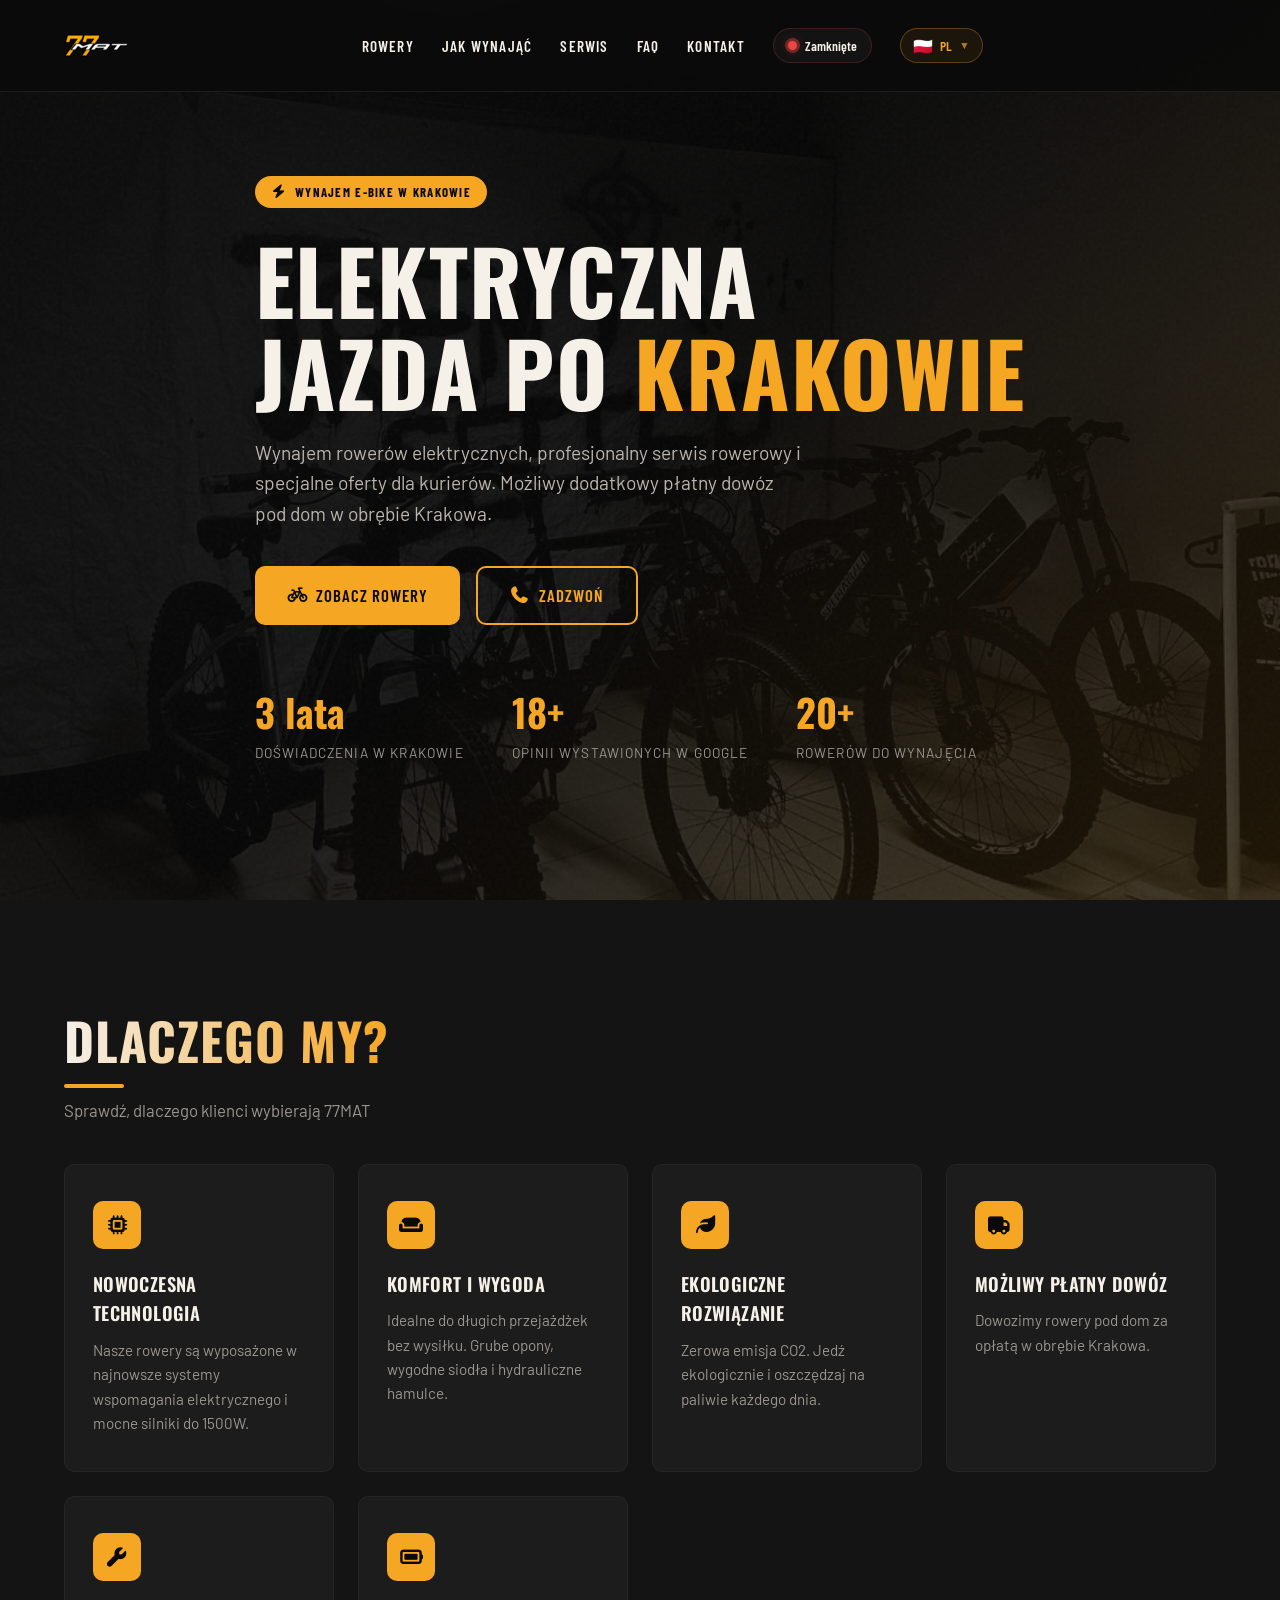
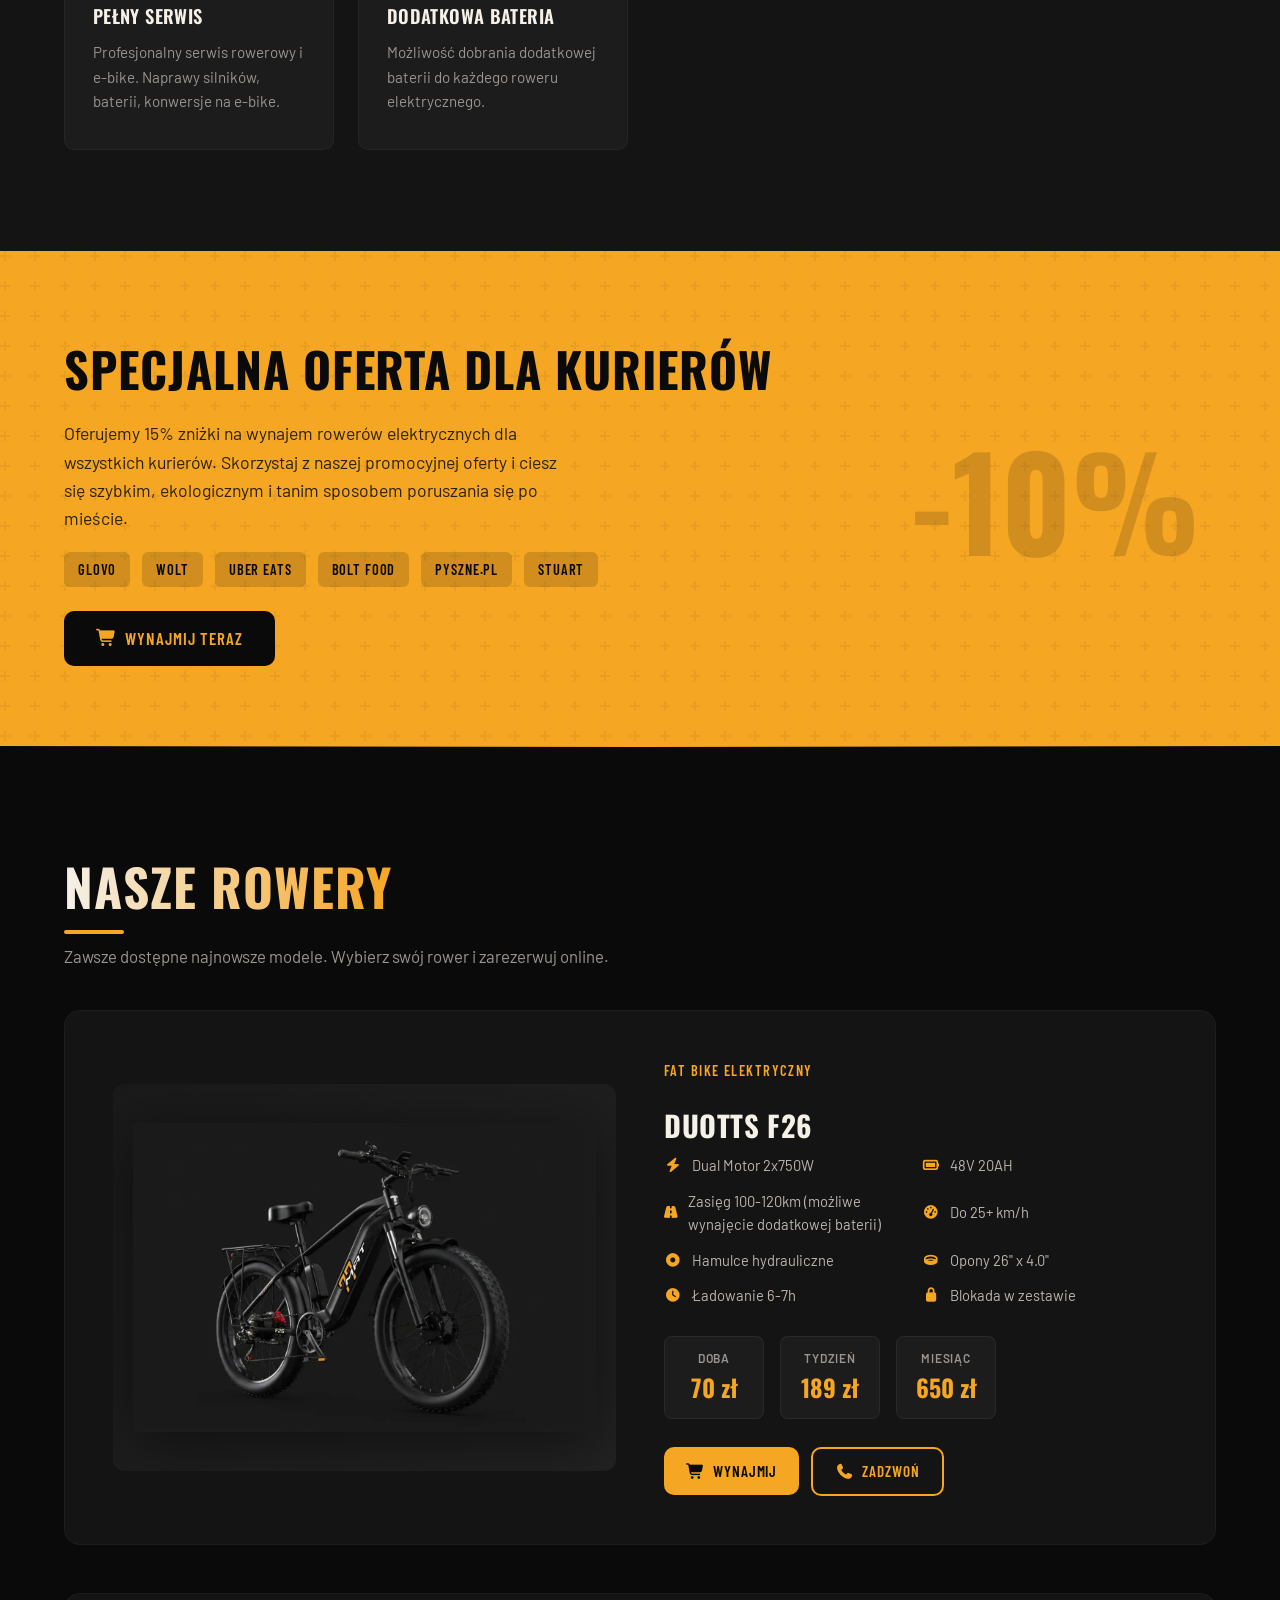
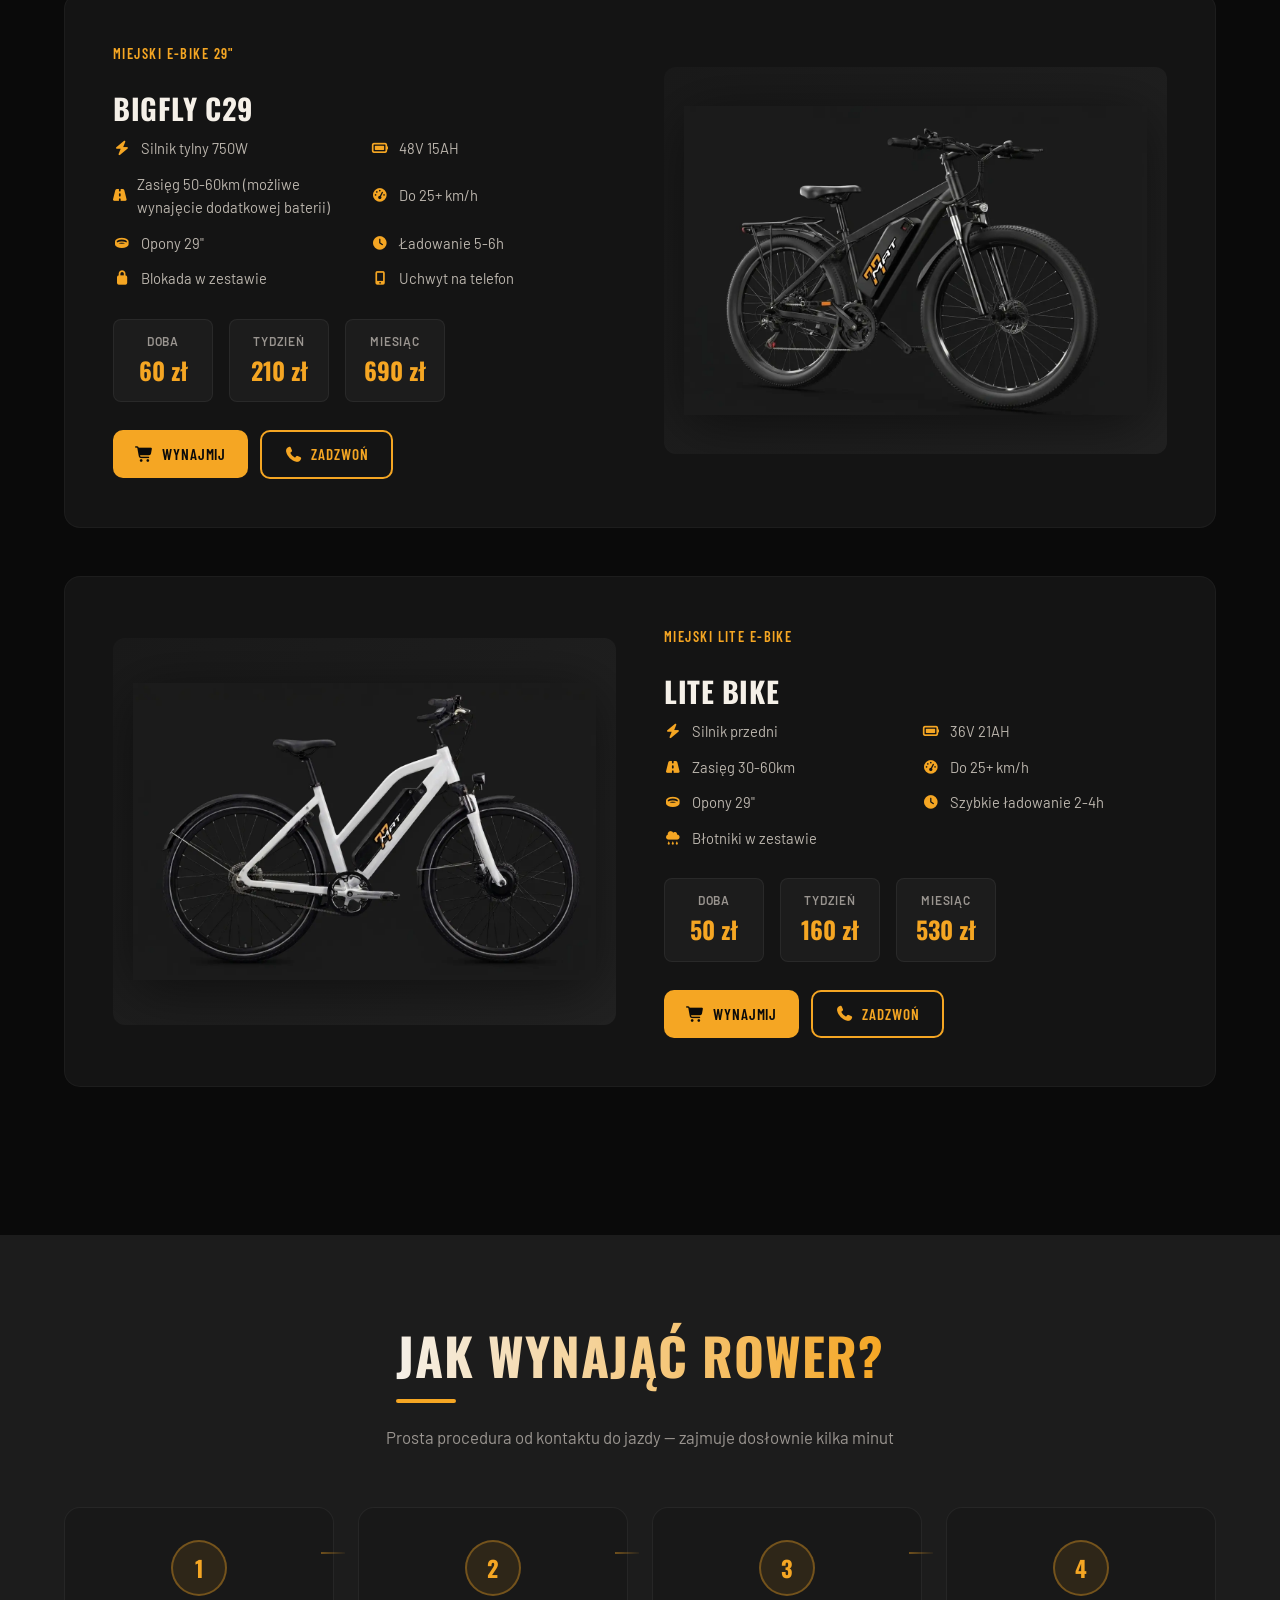
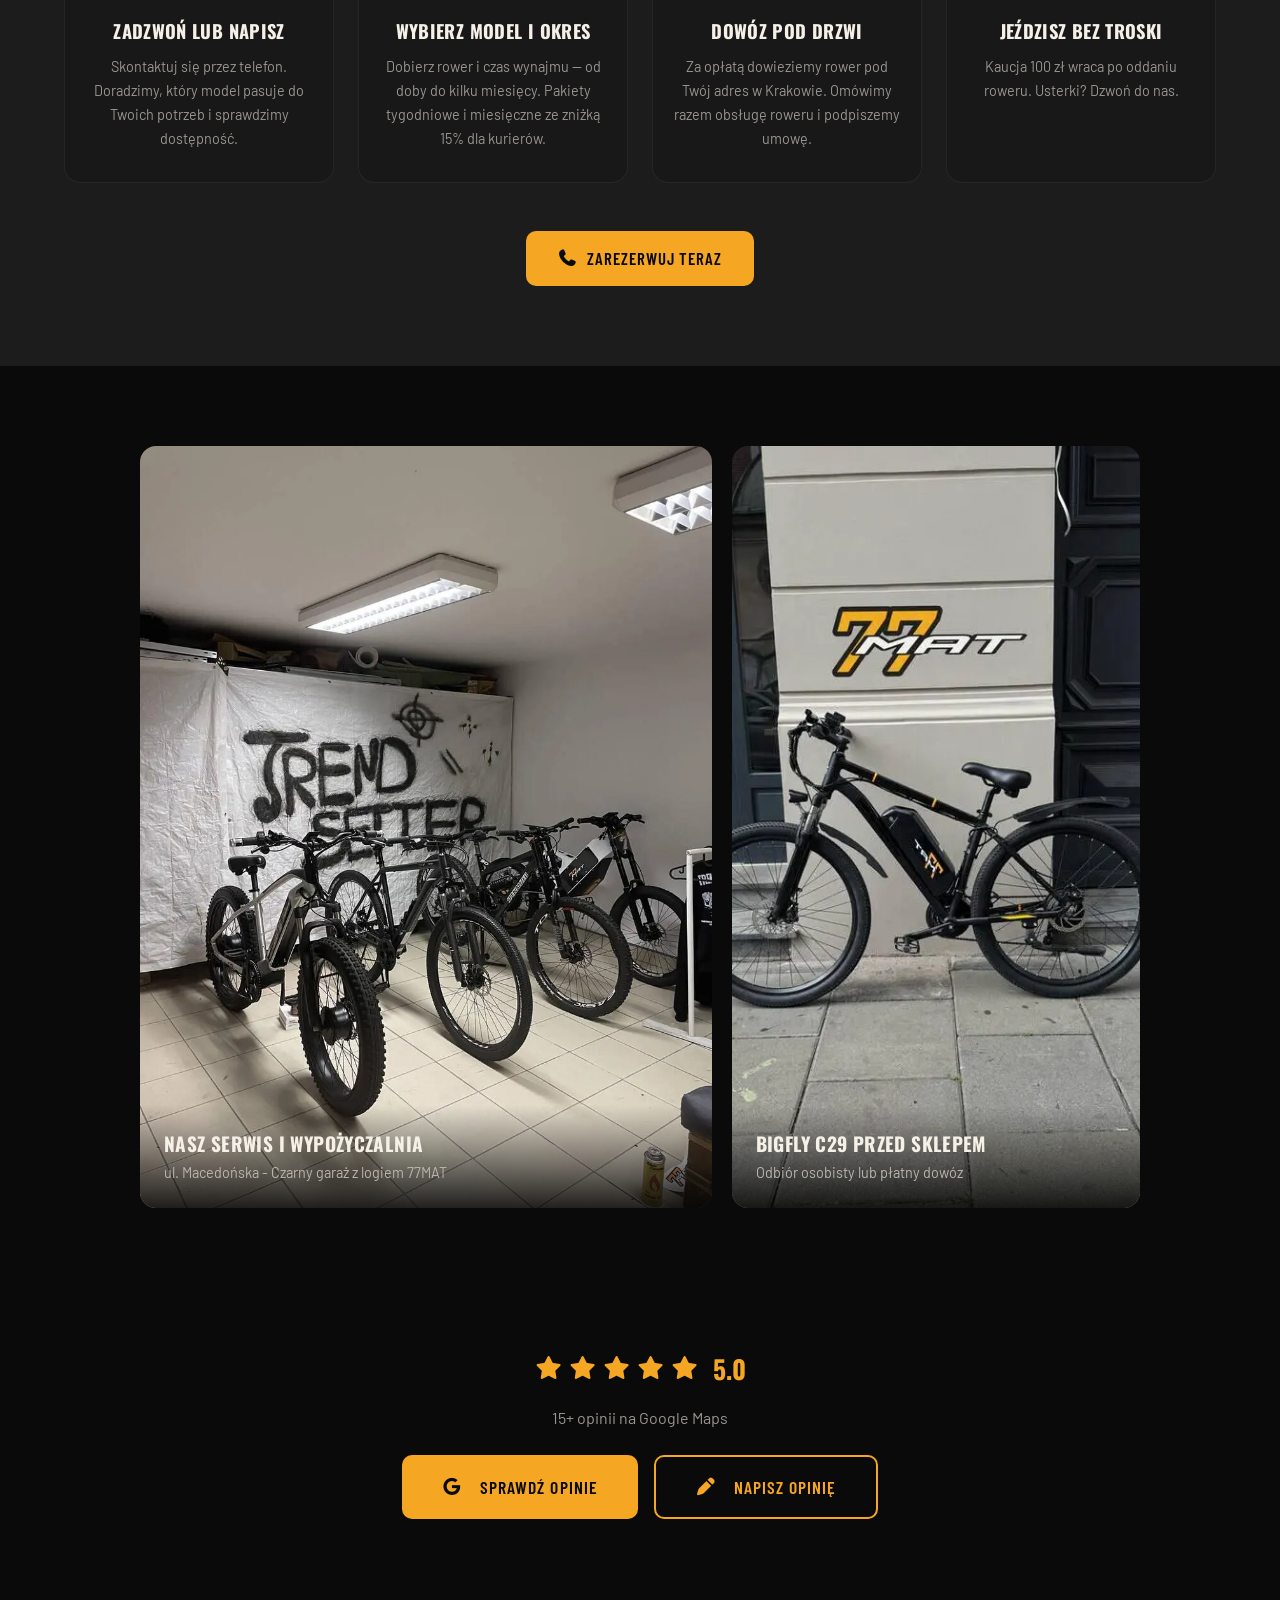
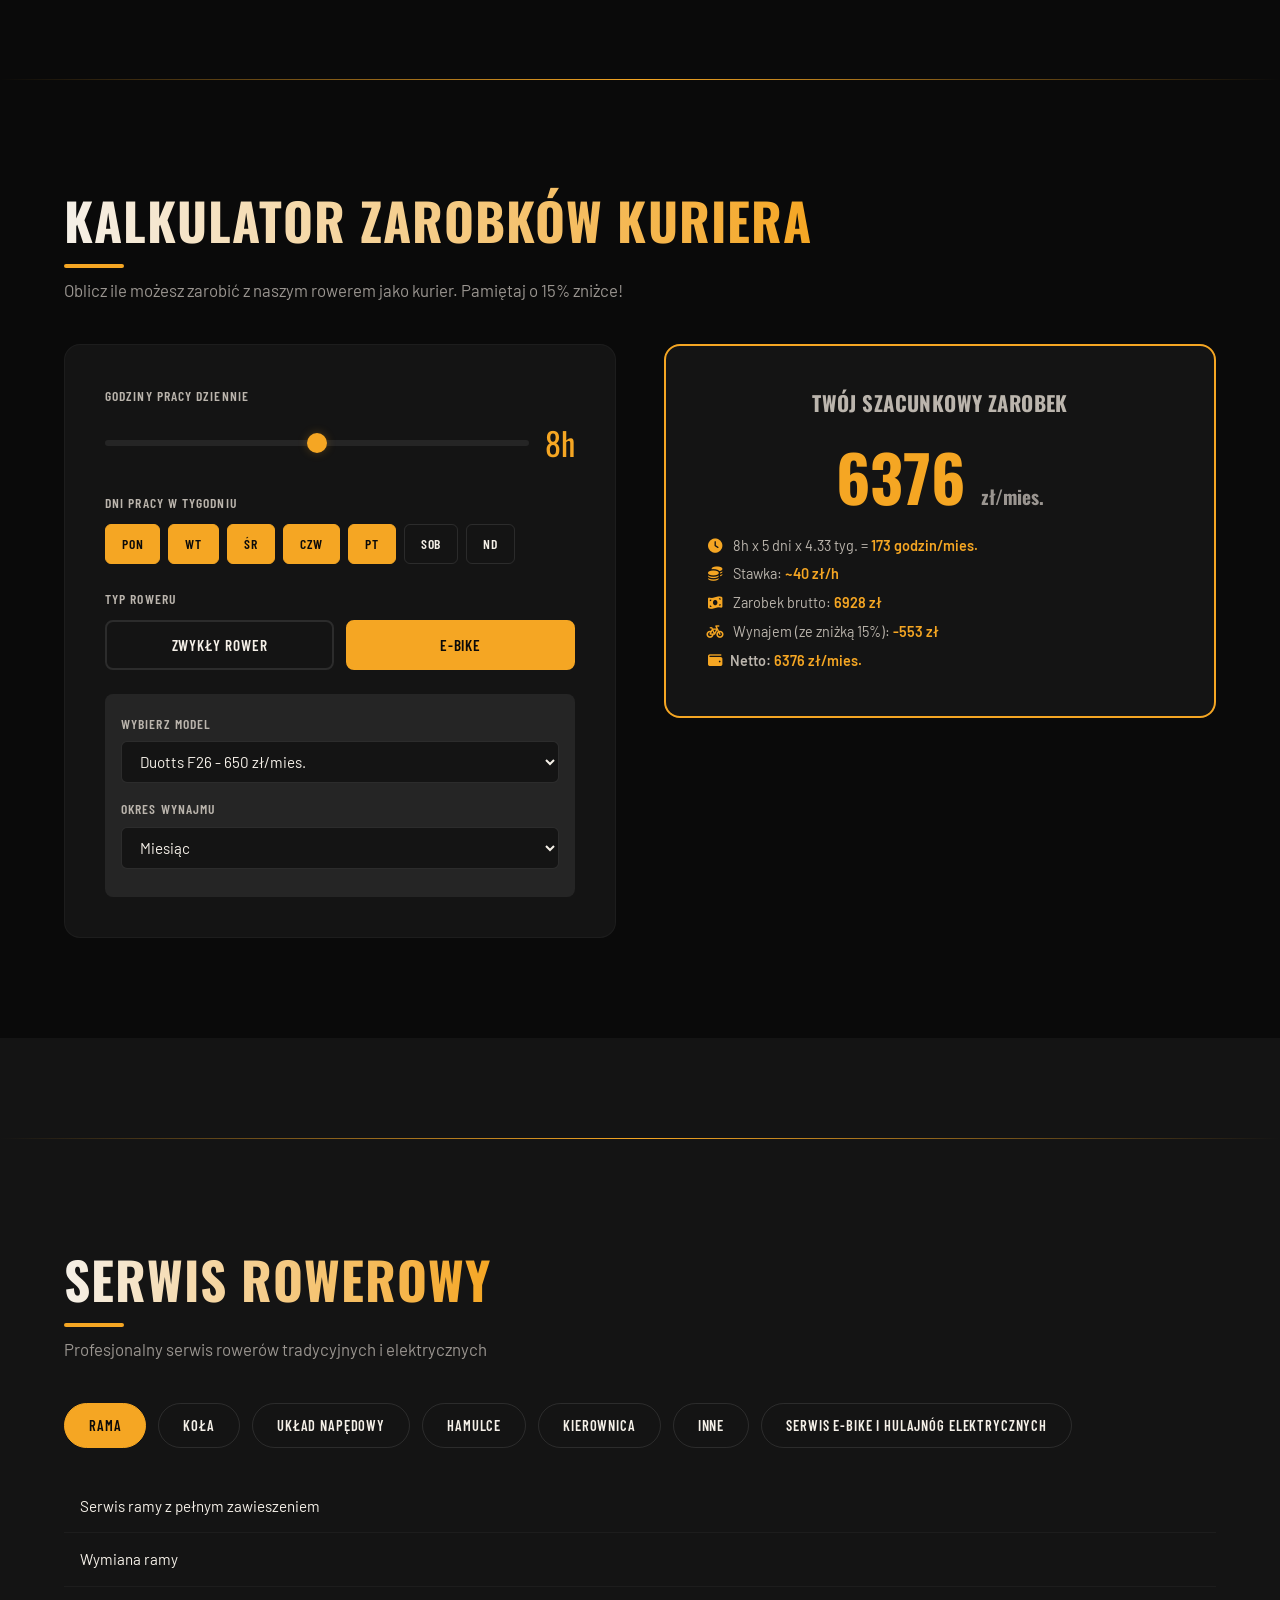
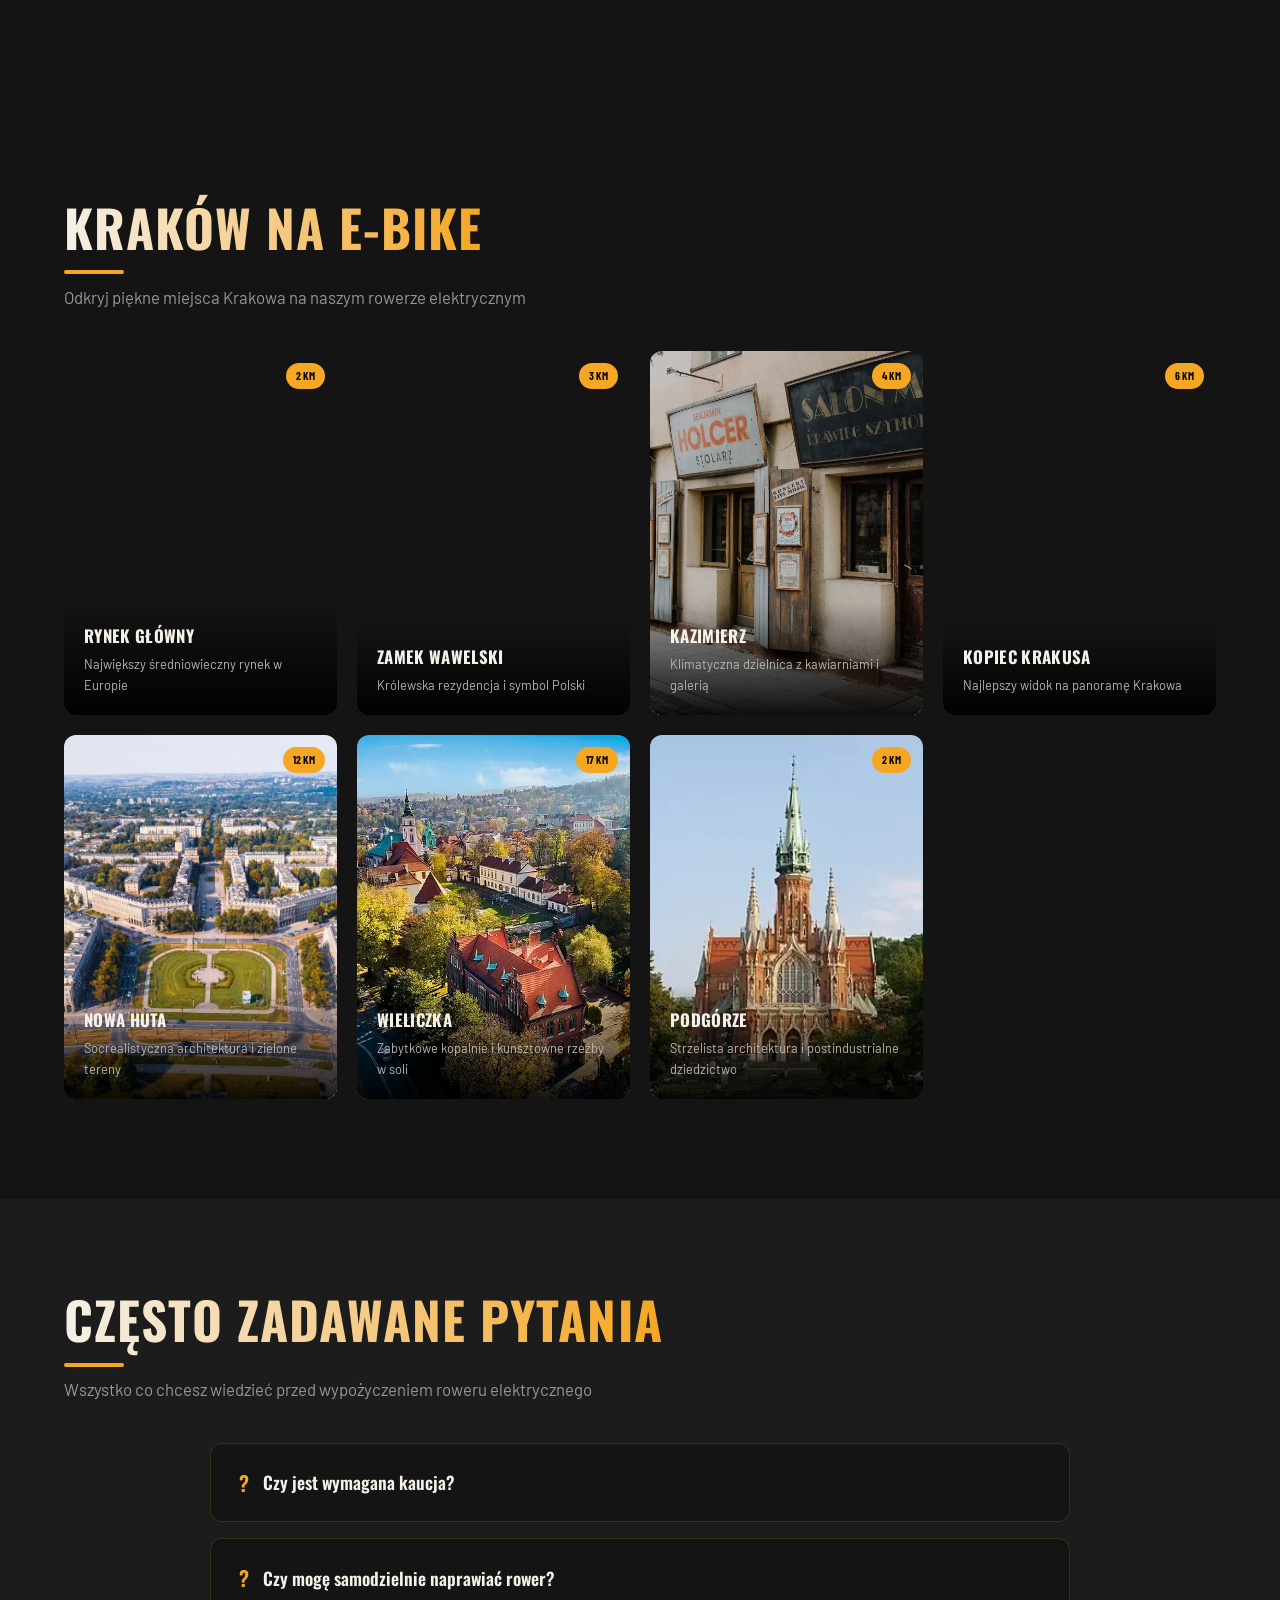
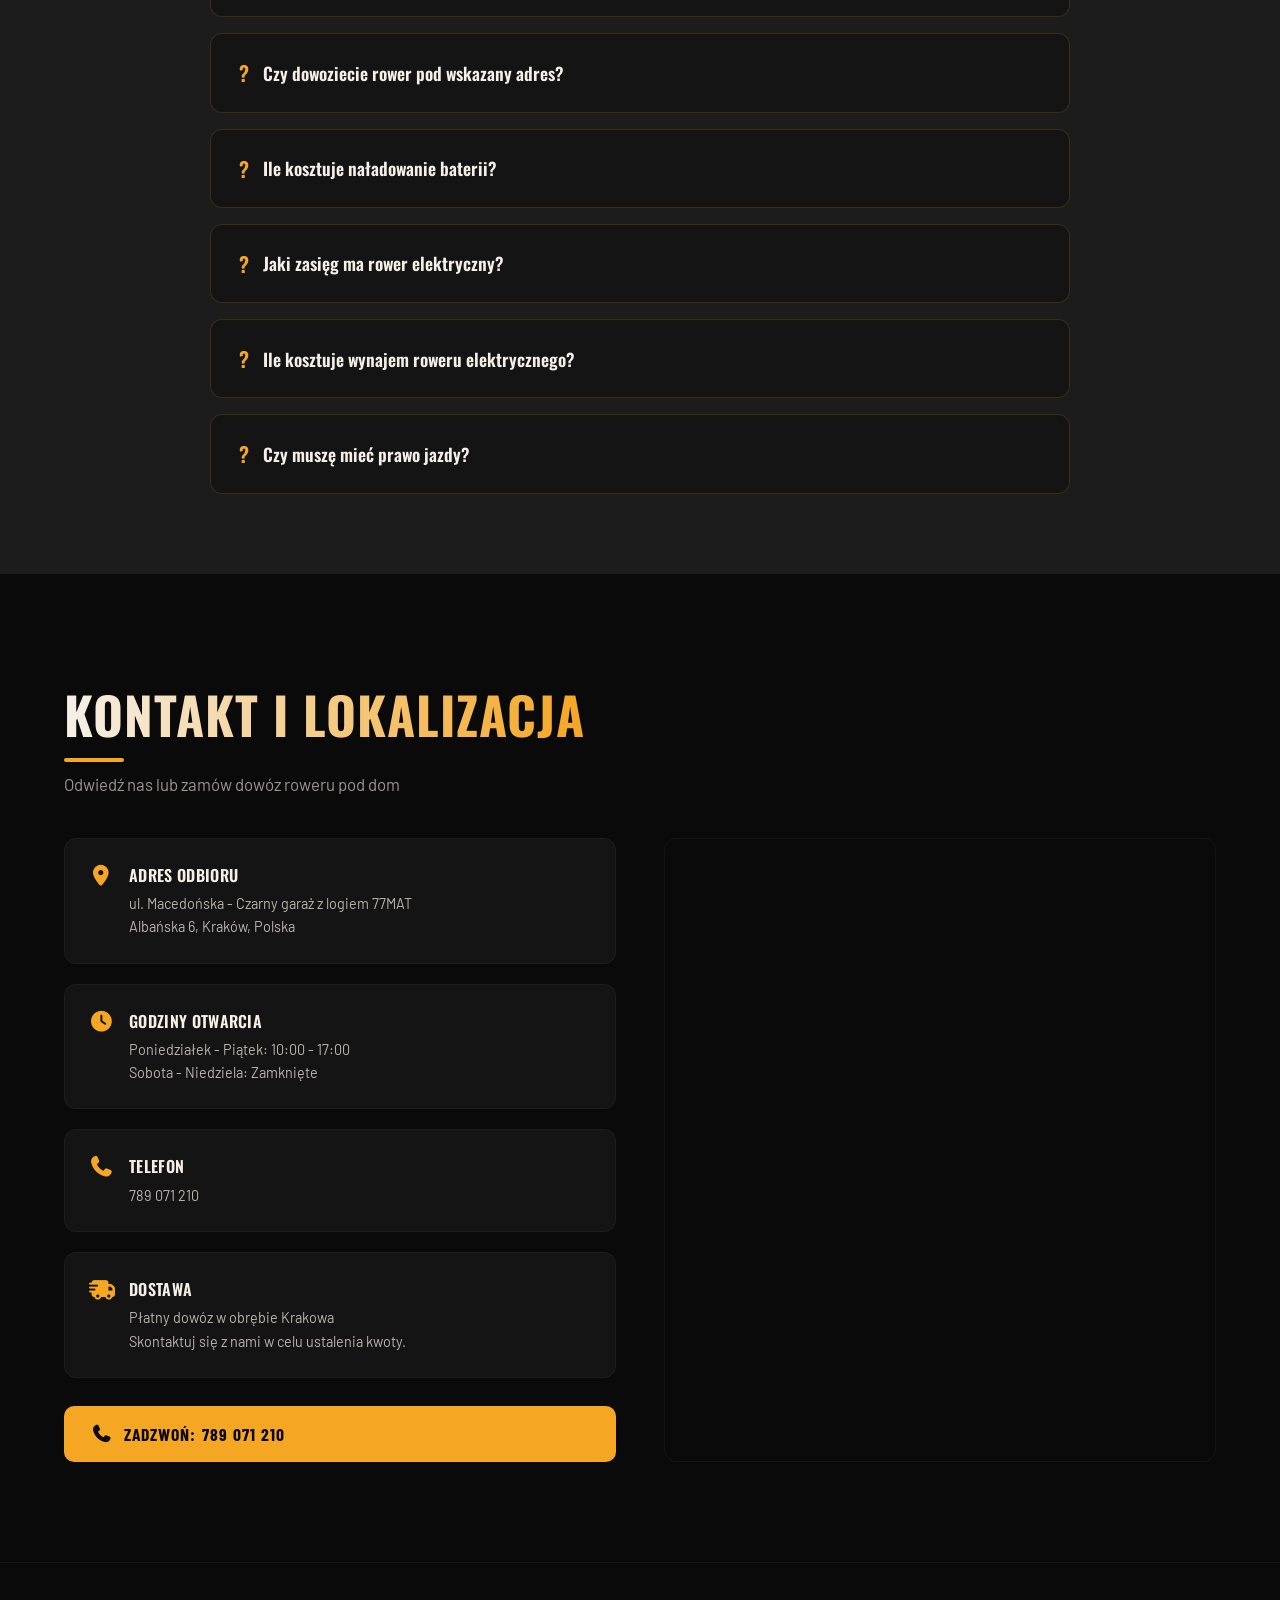
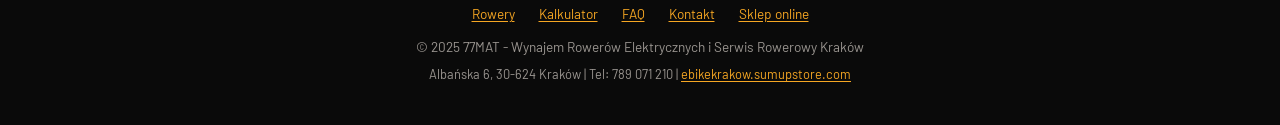
==== index.html @ c5564e6a "Update index.html" ====
<!DOCTYPE html>
<html lang="pl">
<head>
<meta charset="UTF-8">
<meta name="viewport" content="width=device-width, initial-scale=1.0, viewport-fit=cover">
<title>77MAT - Wynajem Rowerów Elektrycznych Kraków | Serwis Rowerow | E-Bike Rental</title>
<meta name="description" content="Wynajem rowerów elektrycznych w Krakowie. Profesjonalny serwis rowerowy. Możliwy dowóz pod dom. 10% zniżki dla kurierów Glovo, Wolt, Uber Eats, Bolt Food. Duotts F26, Bigfly C29.">
<meta name="keywords" content="wynajem rowerów elektrycznych kraków, e-bike rental krakow, serwis rowerowy kraków, wypożyczalnia rowerów kraków, electric bike rental, naprawa rowerow kraków, rower elektryczny kraków, ebike kraków, 77MAT, fat bike kraków, kurier rower elektryczny, glovo rower, wolt rower, uber eats rower">
<meta name="author" content="77MAT">
<meta name="robots" content="index, follow, max-image-preview:large, max-snippet:-1, max-video-preview:-1">
<meta name="theme-color" content="#F5A623">
<meta name="msapplication-TileColor" content="#F5A623">
<meta name="apple-mobile-web-app-capable" content="yes">
<meta name="apple-mobile-web-app-status-bar-style" content="black-translucent">
<meta name="apple-mobile-web-app-title" content="77MAT E-Bike">
<meta name="format-detection" content="telephone=yes">
<meta name="geo.region" content="PL-12">
<meta name="geo.placename" content="Kraków, Małopolska">
<meta name="geo.position" content="50.0389;19.9236">
<meta name="ICBM" content="50.0389, 19.9236">
<meta property="og:type" content="business.business">
<meta property="og:title" content="77MAT - Wynajem Rowerów Elektrycznych Kraków">
<meta property="og:description" content="Wypożycz rower elektryczny w Krakowie. Możliwy dowóz, 15% zniżki dla kurierów. Profesjonalny serwis rowerowy.">
<meta property="og:image" content="https://77mat.pl/img/77mat-logo.png">
<meta property="og:url" content="https://77mat.pl">
<meta property="og:site_name" content="77MAT E-Bike Kraków">
<meta property="og:locale" content="pl_PL">
<meta name="twitter:card" content="summary_large_image">
<meta name="twitter:title" content="77MAT - Wynajem Rowerów Elektrycznych Kraków">
<meta name="twitter:description" content="Wypożycz e-bike w Krakowie. Możliwy dowóz. -10% dla kurierów. Serwis rowerowy.">
<link rel="canonical" href="https://77mat.pl">
<link rel="icon" type="image/png" href="/img/favicon-96x96.png" sizes="96x96" />
<link rel="icon" type="image/svg+xml" href="/img/favicon.svg" />
<link rel="shortcut icon" href="/img/favicon.ico" />
<link rel="apple-touch-icon" sizes="180x180" href="/img/apple-touch-icon.png" />
<link rel="manifest" href="/img/site.webmanifest" />
<link rel="preconnect" href="https://www.google.com">
<link rel="dns-prefetch" href="https://maps.googleapis.com">
<link rel="dns-prefetch" href="https://translate.googleapis.com">

<link rel="preload" href="css/fonts.css" as="style" onload="this.onload=null;this.rel='stylesheet'">
<noscript><link rel="stylesheet" href="css/fonts.css"></noscript>
<link rel="preload" href="css/fa-all.min.css" as="style" onload="this.onload=null;this.rel='stylesheet'">
<noscript><link rel="stylesheet" href="css/fa-all.min.css"></noscript>

<!-- ═══════════════════════════════════════════════════════════════
     GOOGLE TRANSLATE — ukryj domyślny pasek, zostaw tylko nasz widget
     ═══════════════════════════════════════════════════════════════ -->
<style>
/* Ukryj domyślny pasek Google Translate */
body { top: 0 !important; }
.goog-te-banner-frame { display: none !important; }
.goog-te-menu-value span { color: transparent !important; }
iframe.goog-te-banner-frame { display: none !important; }
.skiptranslate { display: none !important; }
/* Własny przełącznik językowy */
:root {
  --amber:#F5A623;--amber-dark:#D4901E;--amber-light:#FFD580;--amber-glow:#F5A62344;
  --black:#0A0A0A;--dark:#141414;--dark2:#1C1C1C;--dark3:#252525;--dark4:#333;
  --white:#F5F0E8;--gray:#9A9590;--gray-light:#BBB5AD;
  --radius:10px;--transition:0.3s cubic-bezier(.4,0,.2,1)
}
*,*::before,*::after{margin:0;padding:0;box-sizing:border-box}
html{scroll-behavior:smooth;scrollbar-width:thin;scrollbar-color:var(--amber) var(--dark);overflow-x:hidden;-webkit-text-size-adjust:100%}
body{font-family:'Barlow',sans-serif;background:var(--black);color:var(--white);line-height:1.6;-webkit-font-smoothing:antialiased}
::-webkit-scrollbar{width:8px}
::-webkit-scrollbar-track{background:var(--dark)}
::-webkit-scrollbar-thumb{background:linear-gradient(180deg,var(--amber),var(--amber-dark));border-radius:4px}
img{max-width:100%;display:block}
a{color:var(--amber);text-decoration:none;transition:var(--transition);-webkit-tap-highlight-color:transparent;touch-action:manipulation}
a:hover{color:var(--amber-light)}
h1,h2,h3,h4,h5{font-family:'Oswald',sans-serif;text-transform:uppercase;letter-spacing:0.02em}
.section-title{font-size:clamp(2rem,5vw,3.2rem);font-weight:700;margin-bottom:0.3em;position:relative;display:inline-block;background:linear-gradient(90deg,var(--white) 0%,var(--amber) 50%,var(--white) 100%);background-size:200% auto;-webkit-background-clip:text;-webkit-text-fill-color:transparent;background-clip:text}
.section-title::after{content:'';position:absolute;bottom:-6px;left:0;width:60px;height:4px;background:var(--amber);border-radius:2px;-webkit-text-fill-color:initial}
.section-subtitle{color:var(--gray);font-size:1.05rem;margin-bottom:2.5rem;max-width:600px}
.container{max-width:1200px;margin:0 auto;padding:0 24px}
.btn{display:inline-flex;align-items:center;gap:8px;padding:14px 32px;border:none;border-radius:var(--radius);font-family:'Barlow Condensed',sans-serif;font-size:1.05rem;font-weight:600;text-transform:uppercase;letter-spacing:0.06em;cursor:pointer;transition:var(--transition);text-decoration:none;-webkit-tap-highlight-color:transparent;touch-action:manipulation}
.btn-primary{background:var(--amber);color:var(--black);animation:glowPulse 3s ease-in-out infinite;will-change:opacity,transform}
.btn-primary:hover{background:var(--amber-light);color:var(--black);transform:translateY(-2px);box-shadow:0 8px 30px var(--amber-glow);animation:none}
.btn-outline{background:transparent;color:var(--amber);border:2px solid var(--amber)}
.btn-outline:hover{background:var(--amber);color:var(--black)}
.btn-sm{padding:10px 22px;font-size:0.95rem}

/* ── NAV ── */
.nav{position:fixed;top:0;left:0;right:0;z-index:9999;padding:13px 0;background:rgba(10,10,10,0.9);border-bottom:1px solid rgba(255,255,255,0.08);transition:background .3s ease,padding .3s ease,box-shadow .3s ease}
.nav.scrolled{background:rgba(8,8,8,0.99);box-shadow:0 2px 24px rgba(0,0,0,0.8);padding:8px 0;border-bottom:1px solid rgba(255,255,255,0.1)}
.nav-inner{display:flex;align-items:center;justify-content:space-between;gap:12px}
.nav-logo img{height:65px;width:auto;display:block}
.nav-links{display:flex;gap:28px;align-items:center;list-style:none}
.nav-links a{color:var(--white);font-family:'Barlow Condensed',sans-serif;font-weight:600;font-size:0.95rem;text-transform:uppercase;letter-spacing:0.08em;position:relative}
.nav-links a::after{content:'';position:absolute;bottom:-4px;left:0;width:0;height:2px;background:var(--amber);transition:width 0.4s cubic-bezier(.4,0,.2,1)}
.nav-links a:hover{color:var(--amber)}
.nav-links a:hover::after{width:100%}
.nav-status{display:flex;align-items:center;gap:8px;font-size:0.85rem;font-weight:600;font-family:'Barlow Condensed',sans-serif;padding:6px 14px;border-radius:20px;border:1px solid #ffffff15;background:rgba(255,255,255,0.04);transition:var(--transition)}
.status-dot{width:9px;height:9px;border-radius:50%;position:relative}
.status-dot::after{content:'';position:absolute;inset:-3px;border-radius:50%;animation:statusPulse 2s ease-in-out infinite;opacity:0.4;will-change:transform,opacity}
@keyframes statusPulse{0%,100%{transform:scale(1);opacity:0.4}50%{transform:scale(1.8);opacity:0}}
.status-open .status-dot{background:#4ADE80;box-shadow:0 0 12px #4ADE8066}.status-open .status-dot::after{background:#4ADE80}.status-open{border-color:#4ADE8033}
.status-closing .status-dot{background:#FBBF24;box-shadow:0 0 12px #FBBF2466}.status-closing .status-dot::after{background:#FBBF24}.status-closing{border-color:#FBBF2433}
.status-closed .status-dot{background:#EF4444;box-shadow:0 0 12px #EF444466}.status-closed .status-dot::after{background:#EF4444}.status-closed{border-color:#EF444433}
.hamburger{display:none;flex-direction:column;gap:5px;cursor:pointer;padding:8px;z-index:10000;background:none;border:none}
.hamburger span{width:26px;height:2px;background:var(--white);transition:var(--transition);display:block}
.hamburger.active span:nth-child(1){transform:rotate(45deg) translate(5px,5px)}
.hamburger.active span:nth-child(2){opacity:0}
.hamburger.active span:nth-child(3){transform:rotate(-45deg) translate(5px,-5px)}
.mobile-menu{display:none;position:fixed;inset:0;background:rgba(10,10,10,0.98);z-index:9998;flex-direction:column;align-items:center;justify-content:center;gap:32px;opacity:0;transition:opacity 0.4s ease}
.mobile-menu.open{display:flex;opacity:1}
.mobile-menu a{font-family:'Oswald',sans-serif;font-size:1.8rem;color:var(--white);text-transform:uppercase;transition:var(--transition);opacity:0;transform:translateY(20px);transition:0.4s ease}
.mobile-menu.open a{opacity:1;transform:translateY(0)}
.mobile-menu.open a:nth-child(1){transition-delay:0.1s}.mobile-menu.open a:nth-child(2){transition-delay:0.15s}.mobile-menu.open a:nth-child(3){transition-delay:0.2s}.mobile-menu.open a:nth-child(4){transition-delay:0.25s}.mobile-menu.open a:nth-child(5){transition-delay:0.3s}
.mobile-menu a:hover{color:var(--amber)}

/* ═══════════════════════════════════════
   LANGUAGE SWITCHER
   ═══════════════════════════════════════ */
.lang-switcher{position:relative;display:flex;align-items:center}
.lang-btn{display:flex;align-items:center;gap:6px;padding:6px 12px;border-radius:20px;border:1px solid rgba(245,166,35,0.3);background:rgba(245,166,35,0.07);cursor:pointer;font-family:'Barlow Condensed',sans-serif;font-weight:600;font-size:0.85rem;color:var(--amber);text-transform:uppercase;letter-spacing:0.06em;transition:var(--transition);user-select:none;white-space:nowrap}
.lang-btn:hover{background:rgba(245,166,35,0.15);border-color:rgba(245,166,35,0.5)}
.lang-btn .lang-flag{font-size:1rem;line-height:1}
.lang-btn .lang-arrow{font-size:0.65rem;transition:transform 0.25s;opacity:0.7}
.lang-switcher.open .lang-btn .lang-arrow{transform:rotate(180deg)}
.lang-dropdown{position:absolute;top:calc(100% + 8px);right:0;background:var(--dark2);border:1px solid rgba(245,166,35,0.2);border-radius:12px;padding:8px;min-width:200px;max-height:320px;overflow-y:auto;z-index:10001;opacity:0;visibility:hidden;transform:translateY(-8px);transition:opacity 0.25s,transform 0.25s,visibility 0.25s;box-shadow:0 16px 40px rgba(0,0,0,0.6)}
.lang-switcher.open .lang-dropdown{opacity:1;visibility:visible;transform:translateY(0)}
.lang-dropdown::-webkit-scrollbar{width:4px}
.lang-dropdown::-webkit-scrollbar-thumb{background:var(--amber);border-radius:2px}
.lang-option{display:flex;align-items:center;gap:10px;padding:8px 12px;border-radius:8px;cursor:pointer;font-family:'Barlow Condensed',sans-serif;font-size:0.9rem;font-weight:500;color:var(--gray-light);transition:background 0.2s,color 0.2s;white-space:nowrap}
.lang-option:hover{background:rgba(245,166,35,0.12);color:var(--white)}
.lang-option.active{color:var(--amber);background:rgba(245,166,35,0.08)}
.lang-option .lf{font-size:1.1rem;width:24px;text-align:center}
.lang-section-label{padding:6px 12px 4px;font-size:0.7rem;font-family:'Barlow Condensed',sans-serif;text-transform:uppercase;letter-spacing:0.12em;color:var(--gray);opacity:0.6}
.lang-divider{height:1px;background:rgba(255,255,255,0.06);margin:4px 0}

/* Mobile lang switcher */
.mobile-lang{display:flex;gap:8px;flex-wrap:wrap;justify-content:center;margin-top:8px}
.mobile-lang-btn{padding:6px 14px;border-radius:20px;border:1px solid rgba(245,166,35,0.25);background:rgba(245,166,35,0.06);color:var(--gray-light);font-family:'Barlow Condensed',sans-serif;font-size:0.85rem;cursor:pointer;transition:var(--transition)}
.mobile-lang-btn:hover,.mobile-lang-btn.active{background:rgba(245,166,35,0.15);border-color:var(--amber);color:var(--amber)}

/* ── HERO ── */
.hero{min-height:100vh;min-height:100svh;display:flex;align-items:center;position:relative;overflow:hidden}
.hero-bg{position:absolute;inset:0;background:url('img/shop-interior.webp') center/cover no-repeat;filter:brightness(0.25) contrast(1.1)}
.hero-overlay{position:absolute;inset:0;background:linear-gradient(135deg,rgba(10,10,10,0.93) 0%,rgba(10,10,10,0.6) 50%,rgba(245,166,35,0.12) 100%)}
.hero-grain{position:absolute;inset:0;opacity:0.035;background-image:url("data:image/svg+xml,%3Csvg viewBox='0 0 256 256' xmlns='http://www.w3.org/2000/svg'%3E%3Cfilter id='n'%3E%3CfeTurbulence type='fractalNoise' baseFrequency='0.9' numOctaves='4' stitchTiles='stitch'/%3E%3C/filter%3E%3Crect width='100%25' height='100%25' filter='url(%23n)'/%3E%3C/svg%3E")}
.hero-content{position:relative;z-index:2;padding:120px 0 80px}
.hero-badge{display:inline-flex;align-items:center;gap:8px;background:var(--amber);color:var(--black);padding:6px 16px;border-radius:30px;font-size:0.8rem;font-weight:700;font-family:'Barlow Condensed',sans-serif;text-transform:uppercase;letter-spacing:0.1em;margin-bottom:24px;animation:fadeInUp 0.8s ease}
.hero h1{font-size:clamp(2.8rem,7vw,5.5rem);font-weight:700;line-height:1.05;margin-bottom:20px;animation:fadeInUp 0.8s ease 0.1s both}
.hero h1 .accent{color:var(--amber)}
.hero-desc{font-size:clamp(1rem,2vw,1.2rem);color:var(--gray-light);max-width:550px;margin-bottom:36px;animation:fadeInUp 0.8s ease 0.2s both}
.hero-actions{display:flex;gap:16px;flex-wrap:wrap;animation:fadeInUp 0.8s ease 0.3s both}
.hero-stats{display:flex;gap:48px;margin-top:56px;animation:fadeInUp 0.8s ease 0.4s both}
.hero-stat-num{font-family:'Oswald',sans-serif;font-size:2.4rem;font-weight:700;color:var(--amber)}
.hero-stat-label{font-size:0.85rem;color:var(--gray);text-transform:uppercase;letter-spacing:0.08em}
.hero-stat{opacity:0;animation:countUp 0.6s ease forwards}
.hero-stat:nth-child(1){animation-delay:0.5s}
.hero-stat:nth-child(2){animation-delay:0.7s}
.hero-stat:nth-child(3){animation-delay:0.9s}
@keyframes fadeInUp{from{opacity:0;transform:translateY(30px)}to{opacity:1;transform:translateY(0)}}
@keyframes countUp{from{opacity:0;transform:translateY(20px)}to{opacity:1;transform:translateY(0)}}
@keyframes glowPulse{0%,100%{box-shadow:0 0 20px rgba(245,166,35,0.15)}50%{box-shadow:0 0 40px rgba(245,166,35,0.35)}}
@keyframes float{0%,100%{transform:translateY(0)}50%{transform:translateY(-10px)}}
.float-anim{animation:float 4s ease-in-out infinite;will-change:transform}

/* ── WHY ── */
.why-section{padding:100px 0;background:var(--dark)}
.why-grid{display:grid;grid-template-columns:repeat(auto-fit,minmax(260px,1fr));gap:24px}
.why-card{background:var(--dark2);will-change:transform;border:1px solid #ffffff0a;border-radius:var(--radius);padding:36px 28px;transition:var(--transition);position:relative;overflow:hidden}
.why-card:hover{border-color:var(--amber);transform:translateY(-4px);box-shadow:0 12px 40px rgba(245,166,35,0.08)}
.why-card::before{content:'';position:absolute;top:0;left:0;right:0;height:3px;background:var(--amber);transform:scaleX(0);transition:var(--transition);transform-origin:left}
.why-card:hover::before{transform:scaleX(1)}
.why-icon{width:48px;height:48px;border-radius:10px;background:var(--amber);color:var(--black);display:flex;align-items:center;justify-content:center;font-size:1.2rem;margin-bottom:20px}
.why-card h3{font-size:1.15rem;margin-bottom:10px;font-weight:600}
.why-card p{color:var(--gray);font-size:0.95rem;line-height:1.6}

/* ── BIKES ── */
.bikes-section{padding:100px 0;position:relative}
.bikes-section::before{content:'';position:absolute;top:0;left:0;right:0;height:1px;background:linear-gradient(90deg,transparent,var(--amber),transparent)}
.bike-card{display:grid;will-change:transform;grid-template-columns:1fr 1fr;gap:48px;align-items:center;background:var(--dark);border:1px solid #ffffff0a;border-radius:16px;padding:48px;margin-bottom:48px;transition:var(--transition);position:relative;overflow:hidden}
.bike-card:hover{border-color:var(--amber-dark);box-shadow:0 0 60px rgba(245,166,35,0.06)}
.bike-card.reverse{direction:rtl}
.bike-card.reverse>*{direction:ltr}
.bike-img-wrap{position:relative;border-radius:12px;overflow:hidden;background:linear-gradient(135deg,#1a1a1a,#222);padding:20px;display:flex;align-items:center;justify-content:center}
.bike-img-wrap img{width:100%;height:auto;object-fit:contain;transition:0.6s ease;filter:drop-shadow(0 10px 30px rgba(0,0,0,0.5))}
.bike-img-wrap:hover img{transform:scale(1.03)}
.bike-img-wrap::after{content:'';position:absolute;inset:0;background:linear-gradient(135deg,rgba(245,166,35,0.08),transparent);opacity:0;transition:0.5s ease}
.bike-card:hover .bike-img-wrap::after{opacity:1}
.bike-info h3{font-size:1.8rem;margin-bottom:6px}
.bike-tag{color:var(--amber);font-family:'Barlow Condensed',sans-serif;font-weight:600;font-size:0.9rem;text-transform:uppercase;letter-spacing:0.1em;margin-bottom:20px}
.bike-specs{display:grid;grid-template-columns:1fr 1fr;gap:12px;margin-bottom:28px}
.bike-spec{display:flex;align-items:center;gap:10px;font-size:0.92rem;color:var(--gray-light);transition:0.3s ease}
.bike-spec:hover{transform:translateX(6px);color:var(--amber)}
.bike-spec i{color:var(--amber);width:18px;text-align:center;font-size:0.85rem}
.bike-pricing{display:flex;gap:16px;margin-bottom:28px;flex-wrap:wrap}
.price-tag{background:var(--dark2);border:1px solid #ffffff0f;border-radius:8px;padding:12px 18px;text-align:center;min-width:100px;transition:0.4s cubic-bezier(.4,0,.2,1)}
.price-tag:hover{transform:translateY(-6px);border-color:var(--amber);box-shadow:0 8px 24px rgba(245,166,35,0.15)}
.price-tag .period{font-size:0.75rem;color:var(--gray);text-transform:uppercase;letter-spacing:0.08em;font-weight:600}
.price-tag .amount{font-family:'Oswald',sans-serif;font-size:1.5rem;color:var(--amber);font-weight:700}
.bike-actions{display:flex;gap:12px;flex-wrap:wrap}

/* ── COURIER ── */
.courier-section{padding:80px 0;background:var(--amber);color:var(--black);position:relative;overflow:hidden}
.courier-section::before{content:'';position:absolute;inset:0;background:url("data:image/svg+xml,%3Csvg width='60' height='60' viewBox='0 0 60 60' xmlns='http://www.w3.org/2000/svg'%3E%3Cg fill='none' fill-rule='evenodd'%3E%3Cg fill='%23000' fill-opacity='0.05'%3E%3Cpath d='M36 34v-4h-2v4h-4v2h4v4h2v-4h4v-2h-4zm0-30V0h-2v4h-4v2h4v4h2V6h4V4h-4zM6 34v-4H4v4H0v2h4v4h2v-4h4v-2H6zM6 4V0H4v4H0v2h4v4h2V6h4V4H6z'/%3E%3C/g%3E%3C/g%3E%3C/svg%3E")}
.courier-inner{position:relative;z-index:2;display:flex;align-items:center;gap:48px}
.courier-text h2{font-size:clamp(2rem,4vw,3rem);margin-bottom:12px}
.courier-text p{font-size:1.1rem;max-width:500px;margin-bottom:6px;opacity:0.85}
.courier-percent{font-family:'Oswald',sans-serif;font-size:clamp(5rem,10vw,8rem);font-weight:700;line-height:1;white-space:nowrap;opacity:0.15;position:absolute;right:40px;top:50%;transform:translateY(-50%);animation:float 6s ease-in-out infinite}
.courier-logos{display:flex;gap:12px;margin-top:20px;flex-wrap:wrap;align-items:center}
.courier-logos span{background:rgba(0,0,0,0.15);padding:6px 14px;border-radius:6px;font-family:'Barlow Condensed',sans-serif;font-weight:600;font-size:0.9rem;text-transform:uppercase;letter-spacing:0.06em}

/* ── STEPS ── */
#steps .steps-grid{display:grid;grid-template-columns:repeat(4,1fr);gap:24px;margin-top:48px}
#steps .step-card{text-align:center;padding:32px 20px;background:#181818;border-radius:16px;border:1px solid rgba(255,255,255,0.06);transition:border-color 0.25s,transform 0.25s;position:relative}
#steps .step-card:hover{border-color:rgba(245,166,35,0.35);transform:translateY(-4px)}
#steps .step-card:not(:last-child)::after{content:'';position:absolute;top:44px;right:-12px;width:24px;height:2px;background:linear-gradient(to right,rgba(245,166,35,0.4),rgba(245,166,35,0.05))}
#steps .step-number{width:56px;height:56px;border-radius:50%;background:rgba(245,166,35,0.1);border:2px solid rgba(245,166,35,0.35);display:flex;align-items:center;justify-content:center;font-family:'Oswald',sans-serif;font-weight:700;font-size:1.4rem;color:var(--amber);margin:0 auto 20px}
#steps .step-card h4{font-family:'Oswald',sans-serif;font-size:1.15rem;font-weight:700;margin-bottom:10px;color:#F5F0E8}
#steps .step-card p{color:#9A9590;font-size:0.9rem;line-height:1.65;margin:0}

/* ── CALC ── */
.calc-section{padding:100px 0}
.calc-section::before{content:'';display:block;height:1px;background:linear-gradient(90deg,transparent,var(--amber),transparent);margin-bottom:100px}
.calc-grid{display:grid;grid-template-columns:1fr 1fr;gap:48px;align-items:start}
.calc-form{background:var(--dark);border:1px solid #ffffff0a;border-radius:16px;padding:40px}
.calc-field{margin-bottom:24px}
.calc-field label{display:block;font-family:'Barlow Condensed',sans-serif;font-weight:600;text-transform:uppercase;letter-spacing:0.08em;font-size:0.85rem;margin-bottom:10px;color:var(--gray-light)}
.calc-field input[type=range]{width:100%;accent-color:var(--amber);height:6px;-webkit-appearance:none;background:var(--dark3);border-radius:3px;outline:none}
.calc-field input[type=range]::-webkit-slider-thumb{-webkit-appearance:none;width:20px;height:20px;background:var(--amber);border-radius:50%;cursor:pointer;box-shadow:0 0 10px var(--amber-glow)}
.calc-range-val{font-family:'Oswald',sans-serif;font-size:2rem;color:var(--amber)}
.calc-days{display:flex;flex-wrap:wrap;gap:8px}
.calc-day{padding:8px 16px;border:1px solid #ffffff1a;border-radius:6px;cursor:pointer;font-size:0.85rem;font-weight:600;transition:var(--transition);user-select:none;font-family:'Barlow Condensed',sans-serif;text-transform:uppercase;letter-spacing:0.06em}
.calc-day.active{background:var(--amber);color:var(--black);border-color:var(--amber)}
.calc-bike-type{display:flex;gap:12px}
.calc-bike-btn{flex:1;padding:14px;border:2px solid #ffffff1a;border-radius:8px;background:transparent;color:var(--white);font-family:'Barlow Condensed',sans-serif;font-weight:600;text-transform:uppercase;letter-spacing:0.06em;cursor:pointer;transition:var(--transition);font-size:0.95rem}
.calc-bike-btn.active{border-color:var(--amber);background:var(--amber);color:var(--black)}
.calc-ebike-options{margin-top:16px;display:none;padding:16px;background:var(--dark3);border-radius:8px}
.calc-ebike-options.show{display:block}
.calc-ebike-options select{width:100%;padding:10px 14px;background:var(--dark);border:1px solid #ffffff1a;color:var(--white);border-radius:6px;font-family:'Barlow',sans-serif;font-size:0.95rem;margin-top:6px;margin-bottom:12px}
.calc-result{background:var(--dark);border:2px solid var(--amber);border-radius:16px;padding:40px;text-align:center}
.calc-result h3{font-size:1.3rem;margin-bottom:24px;color:var(--gray-light)}
.calc-amount{font-family:'Oswald',sans-serif;font-size:4rem;font-weight:700;color:var(--amber);line-height:1}
.calc-amount small{font-size:1.2rem;color:var(--gray)}
.calc-breakdown{margin-top:24px;text-align:left;font-size:0.9rem;color:var(--gray-light);line-height:2}
.calc-breakdown .highlight{color:var(--amber);font-weight:600}
.calc-normal-tip{margin-top:16px;padding:14px;background:var(--amber);color:var(--black);border-radius:8px;font-weight:600;font-size:0.9rem;display:none}
.calc-normal-tip.show{display:block}

/* ── SERVICE ── */
.service-section{padding:100px 0;background:var(--dark)}
.service-section::before{content:'';display:block;height:1px;background:linear-gradient(90deg,transparent,var(--amber),transparent);margin-bottom:100px}
.service-tabs{display:flex;gap:12px;margin-bottom:32px;flex-wrap:wrap}
.service-tab{padding:10px 24px;border:1px solid #ffffff1a;border-radius:30px;cursor:pointer;font-family:'Barlow Condensed',sans-serif;font-weight:600;text-transform:uppercase;letter-spacing:0.06em;font-size:0.9rem;transition:var(--transition)}
.service-tab.active{background:var(--amber);color:var(--black);border-color:var(--amber)}
.service-category{display:none}
.service-category.active{display:block}
.service-table{width:100%;border-collapse:collapse}
.service-table tr{border-bottom:1px solid #ffffff0a;transition:0.3s ease}
.service-table tr:hover{background:var(--dark2);transform:translateX(8px);border-left:3px solid var(--amber)}
.service-table td{padding:14px 16px;font-size:0.95rem}
.service-table td:last-child{text-align:right;color:var(--amber);font-family:'Oswald',sans-serif;font-weight:600;font-size:1.05rem;white-space:nowrap}

/* ── PLACES ── */
.places-section{padding:100px 0;background:var(--dark)}
.places-grid{display:grid;grid-template-columns:repeat(auto-fit,minmax(220px,1fr));gap:20px}
.place-card{border-radius:12px;will-change:transform;overflow:hidden;position:relative;aspect-ratio:3/4;cursor:pointer;transition:var(--transition)}
.place-card:hover{transform:translateY(-6px);box-shadow:0 16px 40px rgba(0,0,0,0.4)}
.place-card img{width:100%;height:100%;object-fit:cover;transition:0.5s ease}
.place-card:hover img{transform:scale(1.08)}
.place-card::after{content:'';position:absolute;inset:0;background:linear-gradient(135deg,transparent 40%,rgba(245,166,35,0.12) 50%,transparent 60%);opacity:0;transition:0.5s ease;z-index:1}
.place-card:hover::after{opacity:1}
.place-info{position:absolute;bottom:0;left:0;right:0;padding:20px;background:linear-gradient(transparent,rgba(0,0,0,0.9))}
.place-info h4{font-size:1.05rem;margin-bottom:4px}
.place-info p{color:var(--gray-light);font-size:0.8rem}
.place-dist{position:absolute;top:12px;right:12px;background:var(--amber);color:var(--black);padding:4px 10px;border-radius:20px;font-size:0.7rem;font-family:'Barlow Condensed',sans-serif;font-weight:700;text-transform:uppercase}

/* ── CONTACT ── */
.contact-section{padding:100px 0}
.contact-grid{display:grid;grid-template-columns:1fr 1fr;gap:48px}
.contact-info{display:flex;flex-direction:column;gap:20px}
.contact-card{background:var(--dark);border:1px solid #ffffff0a;border-radius:12px;padding:24px;display:flex;gap:16px;align-items:flex-start;transition:var(--transition)}
.contact-card:hover{border-color:var(--amber);transform:translateX(4px)}
.contact-card i{color:var(--amber);font-size:1.3rem;margin-top:3px;width:24px;flex-shrink:0}
.contact-card h4{font-size:1rem;margin-bottom:4px;font-weight:600}
.contact-card p{color:var(--gray-light);font-size:0.9rem}
.contact-map{border-radius:12px;overflow:hidden;border:1px solid #ffffff0a;min-height:400px}
.contact-map iframe{width:100%;height:100%;min-height:400px;border:0}
.phone-btn{display:inline-flex;align-items:center;gap:10px;background:var(--amber);color:var(--black);padding:14px 28px;border-radius:var(--radius);font-family:'Barlow Condensed',sans-serif;font-weight:700;font-size:1.1rem;text-transform:uppercase;letter-spacing:0.06em;transition:var(--transition);margin-top:8px}
.phone-btn:hover{background:var(--amber-light);color:var(--black);transform:translateY(-2px);box-shadow:0 8px 30px var(--amber-glow)}
@keyframes ring{0%{transform:rotate(0)}5%{transform:rotate(15deg)}10%{transform:rotate(-15deg)}15%{transform:rotate(15deg)}20%{transform:rotate(-15deg)}25%{transform:rotate(0)}100%{transform:rotate(0)}}
.phone-btn i{animation:ring 4s ease-in-out infinite;will-change:transform}

/* ── FOOTER ── */
.footer{padding:40px 0;border-top:1px solid #ffffff0a;text-align:center;color:var(--gray);font-size:0.85rem}
.footer .footer-links{display:flex;justify-content:center;gap:24px;margin-bottom:12px;flex-wrap:wrap}
.footer a{color:var(--amber);text-decoration:underline;text-underline-offset:2px}

/* ── FAQ ── */
.faq-item summary::-webkit-details-marker{display:none}
.faq-item[open] summary{border-bottom:1px solid rgba(253,199,0,0.15)}
.faq-item summary:hover{background:rgba(253,199,0,0.05)}

/* ── PHOTOS ── */
.photos-grid{display:grid;grid-template-columns:1.4fr 1fr;gap:20px;max-width:1000px;margin:0 auto}
.photo-card{border-radius:16px;overflow:hidden;position:relative}
.photo-card img{width:100%;height:100%;object-fit:cover;display:block;transition:0.6s ease}
.photo-card:hover img{transform:scale(1.03)}
.photo-card .overlay-text{position:absolute;bottom:0;left:0;right:0;padding:24px;background:linear-gradient(transparent,rgba(0,0,0,0.85));text-align:left}
.photo-card .overlay-text h3{font-size:1.2rem;margin-bottom:2px}
.photo-card .overlay-text p{color:var(--gray-light);font-size:0.9rem}

/* ── REVEAL ── */
.reveal{opacity:0;transform:translateY(40px);transition:0.8s cubic-bezier(.4,0,.2,1)}
.reveal.visible{opacity:1;transform:translateY(0)}
.reveal-left{opacity:0;transform:translateX(-60px);transition:0.8s cubic-bezier(.4,0,.2,1)}
.reveal-left.visible{opacity:1;transform:translateX(0)}
.reveal-right{opacity:0;transform:translateX(60px);transition:0.8s cubic-bezier(.4,0,.2,1)}
.reveal-right.visible{opacity:1;transform:translateX(0)}
.reveal-scale{opacity:0;transform:scale(0.85);transition:0.8s cubic-bezier(.4,0,.2,1)}
.reveal-scale.visible{opacity:1;transform:scale(1)}
.stagger .why-card,.stagger .place-card,.stagger .contact-card{opacity:0;transform:translateY(30px);transition:0.6s cubic-bezier(.4,0,.2,1)}
.stagger.visible .why-card,.stagger.visible .place-card,.stagger.visible .contact-card{opacity:1;transform:translateY(0)}
.stagger.visible>:nth-child(1){transition-delay:0s}.stagger.visible>:nth-child(2){transition-delay:0.1s}.stagger.visible>:nth-child(3){transition-delay:0.2s}.stagger.visible>:nth-child(4){transition-delay:0.3s}.stagger.visible>:nth-child(5){transition-delay:0.4s}.stagger.visible>:nth-child(6){transition-delay:0.5s}

/* ── RESPONSIVE ── */
@media(max-width:900px){
  .nav-links{display:none}
  .hamburger{display:flex;padding:8px;margin-right:10px}
  .bike-card,.bike-card.reverse{grid-template-columns:1fr;direction:ltr}
  .bike-card.reverse>*{direction:ltr}
  .calc-grid{grid-template-columns:1fr}
  .contact-grid{grid-template-columns:1fr}
  .hero-stats{gap:28px;flex-wrap:wrap}
  .courier-inner{flex-direction:column;text-align:center}
  .courier-percent{display:none}
  .courier-logos{justify-content:center}
  .photos-grid{grid-template-columns:1fr}
  #steps .steps-grid{grid-template-columns:repeat(2,1fr)}
  #steps .step-card::after{display:none!important}
  .lang-dropdown{right:-10px}
}
@media(max-width:600px){
  .nav-logo img{height:38px}
  .nav{padding:10px 0}
  .nav.scrolled{padding:7px 0}
  .hero{align-items:flex-start}
  .hero-content{padding:88px 0 36px;margin:20px}
  .hero-actions{flex-direction:column;gap:12px}
  .hero-actions .btn{width:100%;justify-content:center}
  .hero-stats{gap:20px}
  .hero-stat-num{font-size:1.8rem}
  .hero-stat{animation-delay:0.3s!important}
  .bike-specs{grid-template-columns:1fr}
  .bike-pricing{flex-direction:column}
  .service-tabs{gap:6px}
  .service-tab{font-size:0.8rem;padding:8px 16px}
  .calc-days{gap:6px}
  #steps .steps-grid{grid-template-columns:1fr}
  #steps .step-card{padding:24px 16px}
  .section-title{-webkit-text-fill-color:var(--white);background:none!important}
}
@media(max-width:400px){
  .hero-content{padding:82px 0 24px}
}
@media(prefers-reduced-motion:reduce){
  *{animation:none!important;transition-duration:0.01ms!important}
  .reveal,.reveal-left,.reveal-right,.reveal-scale{opacity:1;transform:none}
}
</style>

<script type="application/ld+json">{"@context":"https://schema.org","@type":"BreadcrumbList","itemListElement":[{"@type":"ListItem","position":1,"name":"Strona główna","item":"https://77mat.pl"},{"@type":"ListItem","position":2,"name":"Wynajem E-Bike","item":"https://77mat.pl/#bikes"},{"@type":"ListItem","position":3,"name":"Serwis Rowerowy","item":"https://77mat.pl/#service"},{"@type":"ListItem","position":4,"name":"Kontakt","item":"https://77mat.pl/#contact"}]}</script>
<script type="application/ld+json">{"@context":"https://schema.org","@type":"FAQPage","mainEntity":[{"@type":"Question","name":"Jakie rowery elektryczne oferuje 77MAT w Krakowie?","acceptedAnswer":{"@type":"Answer","text":"77MAT oferuje dwa modele:Duotts F26 (fat bike z dual motorem 2x750W,zasięg 100-120km,45zł/dobę) oraz Bigfly C29 (miejski e-bike 750W,zasięg 50-60km,45zł/dobę). Oba z blokadą w zestawie."}},{"@type":"Question","name":"Gdzie znajduje się wypożyczalnia 77MAT?","acceptedAnswer":{"@type":"Answer","text":"77MAT znajduje się na ul. Macedońskiej / Albańska 6 w Krakowie - czarny garaż z logiem 77MAT. Czynne Poniedziałek-Piątek 10:00-17:00. Tel:789 071 210."}}]}</script>
<script type="application/ld+json">{"@context":"https://schema.org","@type":"Product","name":"Wynajem roweru elektrycznego Kraków","description":"Wynajem e-bike w Krakowie od 50 zł/dobę. Duotts F26, Bigfly C29, Lite Bike. Możliwy dowóz.","brand":{"@type":"Brand","name":"77MAT"},"offers":[{"@type":"Offer","name":"Lite Bike – doba","price":"50","priceCurrency":"PLN","availability":"https://schema.org/InStock"},{"@type":"Offer","name":"Duotts F26 – doba","price":"70","priceCurrency":"PLN","availability":"https://schema.org/InStock"},{"@type":"Offer","name":"Pakiet miesięczny","price":"530","priceCurrency":"PLN","availability":"https://schema.org/InStock"}],"aggregateRating":{"@type":"AggregateRating","ratingValue":"5.0","reviewCount":"20","bestRating":"5"}}</script>
</head>
<body>

<!-- ══════════════════════════════════════════════════
     GOOGLE TRANSLATE — ukryty div inicjalizujący widget
     ══════════════════════════════════════════════════ -->
<div id="google_translate_element" style="display:none"></div>

<noscript>
  <div style="background:#F5A623;color:#0A0A0A;padding:40px;text-align:center;font-family:sans-serif">
    <h1>77MAT - Wynajem Rowerów Elektrycznych Kraków</h1>
    <p>Profesjonalny serwis rowerowy. Możliwość dowozu. 15% zniżki dla kurierów.</p>
    <p>Albańska 6, Kraków | Tel: 789 071 210</p>
    <p><a href="https://ebikekrakow.sumupstore.com/">Wynajmij rower online</a></p>
  </div>
</noscript>

<nav class="nav scrolled" id="navbar">
  <div class="container nav-inner">
    <a href="#" class="nav-logo">
      <img src="img/77mat-logo-65-65.webp" style="height:65px;width:auto" alt="77MAT Logo" loading="eager" fetchpriority="high">
    </a>
    <ul class="nav-links">
      <li><a href="#bikes">Rowery</a></li>
      <li><a href="#steps">Jak wynająć</a></li>
      <li><a href="#service">Serwis</a></li>
      <li><a href="#faq">FAQ</a></li>
      <li><a href="#contact">Kontakt</a></li>
      <li>
        <div class="nav-status" id="navStatus">
          <span class="status-dot"></span><span class="status-text"></span>
        </div>
      </li>
      <!-- LANGUAGE SWITCHER -->
      <li>
        <div class="lang-switcher" id="langSwitcher">
          <div class="lang-btn" id="langBtn" onclick="toggleLangDropdown()" role="button" aria-label="Zmień język" aria-expanded="false">
            <span class="lang-flag" id="currentFlag">🇵🇱</span>
            <span id="currentLangCode">PL</span>
            <span class="lang-arrow">▼</span>
          </div>
          <div class="lang-dropdown" id="langDropdown" role="menu">
            <div class="lang-section-label">Popularne</div>
            <div class="lang-option active" data-lang="pl" onclick="setLanguage('pl','🇵🇱','PL')" role="menuitem"><span class="lf">🇵🇱</span> Polski</div>
            <div class="lang-option" data-lang="en" onclick="setLanguage('en','🇬🇧','EN')" role="menuitem"><span class="lf">🇬🇧</span> English</div>
            <div class="lang-option" data-lang="de" onclick="setLanguage('de','🇩🇪','DE')" role="menuitem"><span class="lf">🇩🇪</span> Deutsch</div>
            <div class="lang-option" data-lang="uk" onclick="setLanguage('uk','🇺🇦','UA')" role="menuitem"><span class="lf">🇺🇦</span> Українська</div>
            <div class="lang-option" data-lang="ru" onclick="setLanguage('ru','🇷🇺','RU')" role="menuitem"><span class="lf">🇷🇺</span> Русский</div>
            <div class="lang-divider"></div>
            <div class="lang-section-label">Europa</div>
            <div class="lang-option" data-lang="fr" onclick="setLanguage('fr','🇫🇷','FR')" role="menuitem"><span class="lf">🇫🇷</span> Français</div>
            <div class="lang-option" data-lang="es" onclick="setLanguage('es','🇪🇸','ES')" role="menuitem"><span class="lf">🇪🇸</span> Español</div>
            <div class="lang-option" data-lang="it" onclick="setLanguage('it','🇮🇹','IT')" role="menuitem"><span class="lf">🇮🇹</span> Italiano</div>
            <div class="lang-option" data-lang="nl" onclick="setLanguage('nl','🇳🇱','NL')" role="menuitem"><span class="lf">🇳🇱</span> Nederlands</div>
            <div class="lang-option" data-lang="cs" onclick="setLanguage('cs','🇨🇿','CS')" role="menuitem"><span class="lf">🇨🇿</span> Čeština</div>
            <div class="lang-option" data-lang="sk" onclick="setLanguage('sk','🇸🇰','SK')" role="menuitem"><span class="lf">🇸🇰</span> Slovenčina</div>
            <div class="lang-option" data-lang="hu" onclick="setLanguage('hu','🇭🇺','HU')" role="menuitem"><span class="lf">🇭🇺</span> Magyar</div>
            <div class="lang-option" data-lang="ro" onclick="setLanguage('ro','🇷🇴','RO')" role="menuitem"><span class="lf">🇷🇴</span> Română</div>
            <div class="lang-option" data-lang="bg" onclick="setLanguage('bg','🇧🇬','BG')" role="menuitem"><span class="lf">🇧🇬</span> Български</div>
            <div class="lang-option" data-lang="hr" onclick="setLanguage('hr','🇭🇷','HR')" role="menuitem"><span class="lf">🇭🇷</span> Hrvatski</div>
            <div class="lang-option" data-lang="lt" onclick="setLanguage('lt','🇱🇹','LT')" role="menuitem"><span class="lf">🇱🇹</span> Lietuvių</div>
            <div class="lang-option" data-lang="lv" onclick="setLanguage('lv','🇱🇻','LV')" role="menuitem"><span class="lf">🇱🇻</span> Latviešu</div>
            <div class="lang-option" data-lang="et" onclick="setLanguage('et','🇪🇪','ET')" role="menuitem"><span class="lf">🇪🇪</span> Eesti</div>
            <div class="lang-option" data-lang="pt" onclick="setLanguage('pt','🇵🇹','PT')" role="menuitem"><span class="lf">🇵🇹</span> Português</div>
            <div class="lang-option" data-lang="el" onclick="setLanguage('el','🇬🇷','EL')" role="menuitem"><span class="lf">🇬🇷</span> Ελληνικά</div>
            <div class="lang-option" data-lang="sv" onclick="setLanguage('sv','🇸🇪','SV')" role="menuitem"><span class="lf">🇸🇪</span> Svenska</div>
            <div class="lang-option" data-lang="no" onclick="setLanguage('no','🇳🇴','NO')" role="menuitem"><span class="lf">🇳🇴</span> Norsk</div>
            <div class="lang-option" data-lang="da" onclick="setLanguage('da','🇩🇰','DA')" role="menuitem"><span class="lf">🇩🇰</span> Dansk</div>
            <div class="lang-option" data-lang="fi" onclick="setLanguage('fi','🇫🇮','FI')" role="menuitem"><span class="lf">🇫🇮</span> Suomi</div>
            <div class="lang-divider"></div>
            <div class="lang-section-label">Reszta świata</div>
            <div class="lang-option" data-lang="zh-CN" onclick="setLanguage('zh-CN','🇨🇳','ZH')" role="menuitem"><span class="lf">🇨🇳</span> 中文</div>
            <div class="lang-option" data-lang="ja" onclick="setLanguage('ja','🇯🇵','JA')" role="menuitem"><span class="lf">🇯🇵</span> 日本語</div>
            <div class="lang-option" data-lang="ko" onclick="setLanguage('ko','🇰🇷','KO')" role="menuitem"><span class="lf">🇰🇷</span> 한국어</div>
            <div class="lang-option" data-lang="ar" onclick="setLanguage('ar','🇸🇦','AR')" role="menuitem"><span class="lf">🇸🇦</span> العربية</div>
            <div class="lang-option" data-lang="tr" onclick="setLanguage('tr','🇹🇷','TR')" role="menuitem"><span class="lf">🇹🇷</span> Türkçe</div>
            <div class="lang-option" data-lang="hi" onclick="setLanguage('hi','🇮🇳','HI')" role="menuitem"><span class="lf">🇮🇳</span> हिन्दी</div>
            <div class="lang-option" data-lang="vi" onclick="setLanguage('vi','🇻🇳','VI')" role="menuitem"><span class="lf">🇻🇳</span> Tiếng Việt</div>
            <div class="lang-option" data-lang="th" onclick="setLanguage('th','🇹🇭','TH')" role="menuitem"><span class="lf">🇹🇭</span> ภาษาไทย</div>
            <div class="lang-option" data-lang="id" onclick="setLanguage('id','🇮🇩','ID')" role="menuitem"><span class="lf">🇮🇩</span> Bahasa Indonesia</div>
          </div>
        </div>
      </li>
    </ul>
    <div style="display:flex;align-items:center;gap:10px">
      <!-- Mobile lang switcher (globus) -->
      <div class="lang-switcher" id="mobileLangSwitcherNav" style="display:none">
        <div class="lang-btn" id="mobileLangBtnNav" onclick="toggleMobileLangDropdown()" role="button" aria-label="Zmień język">
          <span class="lang-flag" id="mobileCurrentFlagNav">🌐</span>
          <span class="lang-arrow">▼</span>
        </div>
        <div class="lang-dropdown" id="mobileLangDropdownNav" style="right:0">
          <!-- filled dynamically -->
        </div>
      </div>
      <button class="hamburger" id="hamburgerBtn" aria-label="Menu">
        <span></span><span></span><span></span>
      </button>
    </div>
  </div>
</nav>

<div class="mobile-menu" id="mobileMenu">
  <a href="#bikes" class="mobile-link">Rowery</a>
  <a href="#steps" class="mobile-link">Jak wynająć</a>
  <a href="#service" class="mobile-link">Serwis</a>
  <a href="#faq" class="mobile-link">FAQ</a>
  <a href="#contact" class="mobile-link">Kontakt</a>
  <div class="nav-status" id="mobileStatus">
    <span class="status-dot"></span><span class="status-text"></span>
  </div>
</div>

<!-- ══════════════ HERO ══════════════ -->
<section class="hero" id="home">
  <div class="hero-bg"></div>
  <div class="hero-overlay"></div>
  <div class="hero-grain"></div>
  <div class="container hero-content">
    <div class="hero-badge float-anim"><i class="fas fa-bolt"></i> Wynajem E-Bike w Krakowie</div>
    <h1>Elektryczna<br>Jazda po <span class="accent">Krakowie</span></h1>
    <p class="hero-desc">Wynajem rowerów elektrycznych, profesjonalny serwis rowerowy i specjalne oferty dla kurierów. Możliwy dodatkowy płatny dowóz pod dom w obrębie Krakowa.</p>
    <div class="hero-actions">
      <a href="#bikes" class="btn btn-primary"><i class="fas fa-bicycle"></i> Zobacz rowery</a>
      <a href="tel:+48789071210" class="btn btn-outline"><i class="fas fa-phone"></i> Zadzwoń</a>
    </div>
    <div class="hero-stats">
      <div class="hero-stat"><div class="hero-stat-num">3 lata</div><div class="hero-stat-label">Doświadczenia w Krakowie</div></div>
      <div class="hero-stat"><div class="hero-stat-num">18+</div><div class="hero-stat-label">Opinii wystawionych w Google</div></div>
      <div class="hero-stat"><div class="hero-stat-num">20+</div><div class="hero-stat-label">Rowerów do wynajęcia</div></div>
    </div>
  </div>
</section>

<!-- ══════════════ WHY ══════════════ -->
<section class="why-section">
  <div class="container">
    <h2 class="section-title reveal">Dlaczego my?</h2>
    <p class="section-subtitle reveal">Sprawdź, dlaczego klienci wybierają 77MAT</p>
    <div class="why-grid stagger reveal">
      <div class="why-card"><div class="why-icon"><i class="fas fa-microchip"></i></div><h3>Nowoczesna technologia</h3><p>Nasze rowery są wyposażone w najnowsze systemy wspomagania elektrycznego i mocne silniki do 1500W.</p></div>
      <div class="why-card"><div class="why-icon"><i class="fas fa-couch"></i></div><h3>Komfort i wygoda</h3><p>Idealne do długich przejażdżek bez wysiłku. Grube opony, wygodne siodła i hydrauliczne hamulce.</p></div>
      <div class="why-card"><div class="why-icon"><i class="fas fa-leaf"></i></div><h3>Ekologiczne rozwiązanie</h3><p>Zerowa emisja CO2. Jedź ekologicznie i oszczędzaj na paliwie każdego dnia.</p></div>
      <div class="why-card"><div class="why-icon"><i class="fas fa-truck"></i></div><h3>Możliwy płatny dowóz</h3><p>Dowozimy rowery pod dom za opłatą w obrębie Krakowa.</p></div>
      <div class="why-card"><div class="why-icon"><i class="fas fa-wrench"></i></div><h3>Pełny serwis</h3><p>Profesjonalny serwis rowerowy i e-bike. Naprawy silników, baterii, konwersje na e-bike.</p></div>
      <div class="why-card"><div class="why-icon"><i class="fas fa-battery-full"></i></div><h3>Dodatkowa bateria</h3><p>Możliwość dobrania dodatkowej baterii do każdego roweru elektrycznego.</p></div>
    </div>
  </div>
</section>

<!-- ══════════════ COURIER ══════════════ -->
<section class="courier-section" id="courier">
  <div class="container courier-inner">
    <div class="courier-text">
      <h2>Specjalna oferta dla kurierów</h2>
      <p>Oferujemy 15% zniżki na wynajem rowerów elektrycznych dla wszystkich kurierów. Skorzystaj z naszej promocyjnej oferty i ciesz się szybkim, ekologicznym i tanim sposobem poruszania się po mieście.</p>
      <div class="courier-logos">
        <span>Glovo</span><span>Wolt</span><span>Uber Eats</span><span>Bolt Food</span><span>Pyszne.pl</span><span>Stuart</span>
      </div>
      <a href="https://ebikekrakow.sumupstore.com/" target="_blank" rel="noopener" class="btn" style="background:var(--black);color:var(--amber);margin-top:24px"><i class="fas fa-shopping-cart"></i> Wynajmij teraz</a>
    </div>
    <div class="courier-percent">-10%</div>
  </div>
</section>

<!-- ══════════════ BIKES ══════════════ -->
<section class="bikes-section" id="bikes">
  <div class="container">
    <h2 class="section-title reveal">Nasze rowery</h2>
    <p class="section-subtitle reveal">Zawsze dostępne najnowsze modele. Wybierz swój rower i zarezerwuj online.</p>

    <div class="bike-card reveal-scale">
      <div class="bike-img-wrap">
        <img src="img/duottsf26.webp" alt="Duotts F26 - fat bike elektryczny 2x750W" width="800" height="600" loading="lazy" style="aspect-ratio:4/3;width:100%;height:auto">
      </div>
      <div class="bike-info">
        <div class="bike-tag">Fat Bike Elektryczny</div>
        <h3>Duotts F26</h3>
        <div class="bike-specs">
          <div class="bike-spec"><i class="fas fa-bolt"></i> Dual Motor 2x750W</div>
          <div class="bike-spec"><i class="fas fa-battery-full"></i> 48V 20AH</div>
          <div class="bike-spec"><i class="fas fa-road"></i> Zasięg 100-120km (możliwe wynajęcie dodatkowej baterii)</div>
          <div class="bike-spec"><i class="fas fa-tachometer-alt"></i> Do 25+ km/h</div>
          <div class="bike-spec"><i class="fas fa-circle-dot"></i> Hamulce hydrauliczne</div>
          <div class="bike-spec"><i class="fas fa-ring"></i> Opony 26" x 4.0"</div>
          <div class="bike-spec"><i class="fas fa-clock"></i> Ładowanie 6-7h</div>
          <div class="bike-spec"><i class="fas fa-lock"></i> Blokada w zestawie</div>
        </div>
        <div class="bike-pricing">
          <div class="price-tag"><div class="period">Doba</div><div class="amount">70 zł</div></div>
          <div class="price-tag"><div class="period">Tydzień</div><div class="amount">189 zł</div></div>
          <div class="price-tag"><div class="period">Miesiąc</div><div class="amount">650 zł</div></div>
        </div>
        <div class="bike-actions">
          <a href="https://ebikekrakow.sumupstore.com/produkt/duotts-f26" target="_blank" rel="noopener" class="btn btn-primary btn-sm"><i class="fas fa-shopping-cart"></i> Wynajmij</a>
          <a href="tel:+48789071210" class="btn btn-outline btn-sm"><i class="fas fa-phone"></i> Zadzwoń</a>
        </div>
      </div>
    </div>

    <div class="bike-card reverse reveal-scale">
      <div class="bike-img-wrap">
        <img src="img/c29.webp" alt="Bigfly C29 - miejski e-bike 29 cali 750W" width="800" height="600" loading="lazy" style="aspect-ratio:4/3;width:100%;height:auto">
      </div>
      <div class="bike-info">
        <div class="bike-tag">Miejski E-Bike 29"</div>
        <h3>Bigfly C29</h3>
        <div class="bike-specs">
          <div class="bike-spec"><i class="fas fa-bolt"></i> Silnik tylny 750W</div>
          <div class="bike-spec"><i class="fas fa-battery-full"></i> 48V 15AH</div>
          <div class="bike-spec"><i class="fas fa-road"></i> Zasięg 50-60km (możliwe wynajęcie dodatkowej baterii)</div>
          <div class="bike-spec"><i class="fas fa-tachometer-alt"></i> Do 25+ km/h</div>
          <div class="bike-spec"><i class="fas fa-ring"></i> Opony 29"</div>
          <div class="bike-spec"><i class="fas fa-clock"></i> Ładowanie 5-6h</div>
          <div class="bike-spec"><i class="fas fa-lock"></i> Blokada w zestawie</div>
          <div class="bike-spec"><i class="fas fa-mobile-alt"></i> Uchwyt na telefon</div>
        </div>
        <div class="bike-pricing">
          <div class="price-tag"><div class="period">Doba</div><div class="amount">60 zł</div></div>
          <div class="price-tag"><div class="period">Tydzień</div><div class="amount">210 zł</div></div>
          <div class="price-tag"><div class="period">Miesiąc</div><div class="amount">690 zł</div></div>
        </div>
        <div class="bike-actions">
          <a href="https://ebikekrakow.sumupstore.com/produkt/duotts-c29" target="_blank" rel="noopener" class="btn btn-primary btn-sm"><i class="fas fa-shopping-cart"></i> Wynajmij</a>
          <a href="tel:+48789071210" class="btn btn-outline btn-sm"><i class="fas fa-phone"></i> Zadzwoń</a>
        </div>
      </div>
    </div>

    <div class="bike-card reveal-scale">
      <div class="bike-img-wrap">
        <img src="img/litebike.webp" alt="Lite Bike - lekki miejski e-bike 36V" width="800" height="600" loading="lazy" style="aspect-ratio:4/3;width:100%;height:auto;object-fit:contain">
      </div>
      <div class="bike-info">
        <div class="bike-tag">Miejski Lite E-Bike</div>
        <h3>Lite Bike</h3>
        <div class="bike-specs">
          <div class="bike-spec"><i class="fas fa-bolt"></i> Silnik przedni</div>
          <div class="bike-spec"><i class="fas fa-battery-full"></i> 36V 21AH</div>
          <div class="bike-spec"><i class="fas fa-road"></i> Zasięg 30-60km</div>
          <div class="bike-spec"><i class="fas fa-tachometer-alt"></i> Do 25+ km/h</div>
          <div class="bike-spec"><i class="fas fa-ring"></i> Opony 29"</div>
          <div class="bike-spec"><i class="fas fa-clock"></i> Szybkie ładowanie 2-4h</div>
          <div class="bike-spec"><i class="fas fa-cloud-rain"></i> Błotniki w zestawie</div>
        </div>
        <div class="bike-pricing">
          <div class="price-tag"><div class="period">Doba</div><div class="amount">50 zł</div></div>
          <div class="price-tag"><div class="period">Tydzień</div><div class="amount">160 zł</div></div>
          <div class="price-tag"><div class="period">Miesiąc</div><div class="amount">530 zł</div></div>
        </div>
        <div class="bike-actions">
          <a href="https://ebikekrakow.sumupstore.com/produkt/e-bike-1" target="_blank" rel="noopener" class="btn btn-primary btn-sm"><i class="fas fa-shopping-cart"></i> Wynajmij</a>
          <a href="tel:+48789071210" class="btn btn-outline btn-sm"><i class="fas fa-phone"></i> Zadzwoń</a>
        </div>
      </div>
    </div>
  </div>
</section>

<!-- ══════════════ STEPS ══════════════ -->
<section id="steps" style="padding:80px 0;background:var(--dark2)">
  <div class="container">
    <div style="text-align:center;margin-bottom:56px">
      <h2 class="section-title reveal">Jak <span style="color:var(--amber)">wynająć</span> rower?</h2>
      <p class="section-subtitle reveal" style="margin:12px auto 0">Prosta procedura od kontaktu do jazdy — zajmuje dosłownie kilka minut</p>
    </div>
    <div class="steps-grid">
      <div class="step-card reveal"><div class="step-number">1</div><h4>Zadzwoń lub napisz</h4><p>Skontaktuj się przez telefon. Doradzimy, który model pasuje do Twoich potrzeb i sprawdzimy dostępność.</p></div>
      <div class="step-card reveal"><div class="step-number">2</div><h4>Wybierz model i okres</h4><p>Dobierz rower i czas wynajmu — od doby do kilku miesięcy. Pakiety tygodniowe i miesięczne ze zniżką 15% dla kurierów.</p></div>
      <div class="step-card reveal"><div class="step-number">3</div><h4>Dowóz pod drzwi</h4><p>Za opłatą dowieziemy rower pod Twój adres w Krakowie. Omówimy razem obsługę roweru i podpiszemy umowę.</p></div>
      <div class="step-card reveal"><div class="step-number">4</div><h4>Jeździsz bez troski</h4><p>Kaucja 100 zł wraca po oddaniu roweru. Usterki? Dzwoń do nas.</p></div>
    </div>
    <div style="text-align:center;margin-top:48px">
      <a href="tel:+48789071210" class="btn btn-primary reveal"><i class="fas fa-phone"></i> Zarezerwuj teraz</a>
    </div>
  </div>
</section>

<!-- ══════════════ PHOTOS ══════════════ -->
<section style="padding:80px 0;text-align:center">
  <div class="container">
    <div class="photos-grid">
      <div class="photo-card reveal-left">
        <img src="img/shop-interior.webp" alt="Wnętrze serwisu 77MAT" width="900" height="675" loading="lazy">
        <div class="overlay-text"><h3>Nasz serwis i wypożyczalnia</h3><p>ul. Macedońska - Czarny garaż z logiem 77MAT</p></div>
      </div>
      <div class="photo-card reveal-right">
        <img src="img/bike-storefront.webp" alt="Bigfly C29 przed sklepem 77MAT" width="600" height="800" loading="lazy">
        <div class="overlay-text"><h3>Bigfly C29 przed sklepem</h3><p>Odbiór osobisty lub płatny dowóz</p></div>
      </div>
    </div>
  </div>
</section>

<!-- ══════════════ REVIEWS ══════════════ -->
<section style="padding:60px 0;text-align:center">
  <div class="container reveal">
    <div style="display:inline-flex;align-items:center;gap:6px;margin-bottom:16px">
      <i class="fas fa-star" style="color:var(--amber);font-size:1.4rem"></i>
      <i class="fas fa-star" style="color:var(--amber);font-size:1.4rem"></i>
      <i class="fas fa-star" style="color:var(--amber);font-size:1.4rem"></i>
      <i class="fas fa-star" style="color:var(--amber);font-size:1.4rem"></i>
      <i class="fas fa-star" style="color:var(--amber);font-size:1.4rem"></i>
      <span style="font-family:'Oswald',sans-serif;font-size:1.6rem;font-weight:700;color:var(--amber);margin-left:8px">5.0</span>
    </div>
    <p style="color:var(--gray);margin-bottom:24px;font-size:1rem">15+ opinii na Google Maps</p>
    <div style="display:flex;gap:16px;justify-content:center;flex-wrap:wrap">
      <a href="https://share.google/Eii12vF3jfM1W6lqk" target="_blank" rel="noopener" class="btn btn-primary" style="font-size:1.1rem;padding:16px 40px"><i class="fab fa-google" style="margin-right:8px"></i> Sprawdź opinie</a>
      <a href="https://search.google.com/local/writereview?placeid=ChIJTSxmlTxDFkcRp1J_Pnk1Ims" target="_blank" rel="noopener" class="btn btn-outline" style="font-size:1.1rem;padding:16px 40px"><i class="fas fa-pen" style="margin-right:8px"></i> Napisz opinię</a>
    </div>
  </div>
</section>

<!-- ══════════════ CALC ══════════════ -->
<section class="calc-section" id="calculator">
  <div class="container">
    <h2 class="section-title reveal">Kalkulator zarobków kuriera</h2>
    <p class="section-subtitle reveal">Oblicz ile możesz zarobić z naszym rowerem jako kurier. Pamiętaj o 15% zniżce!</p>
    <div class="calc-grid">
      <div class="calc-form reveal-left">
        <div class="calc-field">
          <label>Godziny pracy dziennie</label>
          <div style="display:flex;align-items:center;gap:16px">
            <input type="range" id="calcHours" min="1" max="15" value="8" aria-label="Godziny pracy dziennie">
            <span class="calc-range-val" id="calcHoursVal">8h</span>
          </div>
        </div>
        <div class="calc-field">
          <label>Dni pracy w tygodniu</label>
          <div class="calc-days" id="calcDays">
            <div class="calc-day active" data-day="pon">Pon</div>
            <div class="calc-day active" data-day="wt">Wt</div>
            <div class="calc-day active" data-day="sr">Śr</div>
            <div class="calc-day active" data-day="czw">Czw</div>
            <div class="calc-day active" data-day="pt">Pt</div>
            <div class="calc-day" data-day="sob">Sob</div>
            <div class="calc-day" data-day="nd">Nd</div>
          </div>
        </div>
        <div class="calc-field">
          <label>Typ roweru</label>
          <div class="calc-bike-type">
            <button class="calc-bike-btn" data-type="normal" onclick="setBikeType('normal')">Zwykły rower</button>
            <button class="calc-bike-btn active" data-type="ebike" onclick="setBikeType('ebike')">E-Bike</button>
          </div>
        </div>
        <div class="calc-ebike-options show" id="ebikeOptions">
          <label style="font-family:'Barlow Condensed',sans-serif;font-weight:600;text-transform:uppercase;letter-spacing:0.08em;font-size:0.85rem;color:var(--gray-light)">Wybierz model</label>
          <select id="ebikeModel" aria-label="Wybierz model roweru">
            <option value="f26">Duotts F26 - 650 zł/mies.</option>
            <option value="c29">Bigfly C29 - 690 zł/mies.</option>
            <option value="lite">Lite Bike - 530 zł/mies.</option>
          </select>
          <label style="font-family:'Barlow Condensed',sans-serif;font-weight:600;text-transform:uppercase;letter-spacing:0.08em;font-size:0.85rem;color:var(--gray-light)">Okres wynajmu</label>
          <select id="ebikeRental" aria-label="Okres wynajmu">
            <option value="month">Miesiąc</option>
            <option value="week">Tydzień</option>
            <option value="day">Doba</option>
          </select>
        </div>
        <div class="calc-normal-tip" id="normalTip">Z rowerem elektrycznym możesz zarobić nawet <span id="normalTipAmount"></span> więcej miesięcznie!</div>
      </div>
      <div class="calc-result reveal-right">
        <h3>Twój szacunkowy zarobek</h3>
        <div class="calc-amount" id="calcAmount">0 <small>zł/mies.</small></div>
        <div class="calc-breakdown" id="calcBreakdown"></div>
      </div>
    </div>
  </div>
</section>

<!-- ══════════════ SERVICE ══════════════ -->
<section class="service-section" id="service">
  <div class="container">
    <h2 class="section-title reveal">Serwis rowerowy</h2>
    <p class="section-subtitle reveal">Profesjonalny serwis rowerów tradycyjnych i elektrycznych</p>
    <div class="service-tabs reveal-scale" id="serviceTabs">
      <div class="service-tab active" data-cat="rama">Rama</div>
      <div class="service-tab" data-cat="kola">Koła</div>
      <div class="service-tab" data-cat="naped">Układ napędowy</div>
      <div class="service-tab" data-cat="hamulce">Hamulce</div>
      <div class="service-tab" data-cat="kierownica">Kierownica</div>
      <div class="service-tab" data-cat="inne">Inne</div>
      <div class="service-tab" data-cat="ebike">Serwis E-Bike i hulajnóg elektrycznych</div>
    </div>
    <div class="service-category active" data-cat="rama"><table class="service-table reveal"><tr><td>Serwis ramy z pełnym zawieszeniem</td><td></td></tr><tr><td>Wymiana ramy</td><td></td></tr></table></div>
    <div class="service-category" data-cat="kola"><table class="service-table reveal"><tr><td>Centrowanie koła</td><td></td></tr><tr><td>Zaplatanie koła</td><td></td></tr><tr><td>Naprawa/konserwacja piasty</td><td></td></tr><tr><td>Wymiana koła przód/tył</td><td></td></tr><tr><td>Wymiana dętki/opony</td><td></td></tr><tr><td>Wymiana dętki/opony w rowerze elektrycznym tył</td><td></td></tr></table></div>
    <div class="service-category" data-cat="naped"><table class="service-table reveal"><tr><td>Regulacja przerzutki przód i tył</td><td></td></tr><tr><td>Wymiana linki przerzutki z regulacją</td><td></td></tr><tr><td>Wymiana haka przerzutki / Prostowanie z regulacją</td><td></td></tr><tr><td>Wymiana przerzutki tył/przód z regulacją</td><td></td></tr><tr><td>Wymiana manetki przerzutki</td><td></td></tr><tr><td>Wymiana/skucie łańcucha</td><td></td></tr><tr><td>Wymiana wolnobiegu, kasety</td><td></td></tr><tr><td>Wymiana suportu</td><td></td></tr><tr><td>Wymiana korby</td><td></td></tr><tr><td>Naprawa korbowodu bez części</td><td></td></tr><tr><td>Wymiana pedałów</td><td></td></tr></table></div>
    <div class="service-category" data-cat="hamulce"><table class="service-table reveal"><tr><td>Regulacja hamulca V-brake/tarczowego</td><td></td></tr><tr><td>Wymiana klocków hamulcowych z regulacją</td><td></td></tr><tr><td>Wymiana linki hamulca z regulacją</td><td></td></tr><tr><td>Wymiana szczęk hamulcowych z regulacją</td><td></td></tr><tr><td>Wymiana klamki hamulcowej</td><td></td></tr><tr><td>Wymiana tarczy hamulcowej</td><td></td></tr><tr><td>Przelanie i odpowietrzenie hamulca hydraulicznego</td><td></td></tr><tr><td>Wymiana/montaż hamulca tarczowego bez odpowietrzania</td><td></td></tr></table></div>
    <div class="service-category" data-cat="kierownica"><table class="service-table reveal"><tr><td>Wymiana kierownicy</td><td></td></tr><tr><td>Wymiana chwytów kierownicy</td><td></td></tr><tr><td>Wymiana owijki szosowej</td><td></td></tr><tr><td>Wymiana wspornika kierownicy</td><td></td></tr><tr><td>Wymiana sterów</td><td></td></tr><tr><td>Naprawa konserwacja sterów kierownicy</td><td></td></tr><tr><td>Nabicie gwiazdki</td><td></td></tr><tr><td>Przycięcie rury sterowej</td><td></td></tr></table></div>
    <div class="service-category" data-cat="inne"><table class="service-table reveal"><tr><td>Przegląd roweru + serwisowanie</td><td></td></tr><tr><td>Montaż części/akcesoriów</td><td></td></tr><tr><td>Czyszczenie roweru (bez czyszczenia napędu)</td><td></td></tr><tr><td>Czyszczenie napędu + smarowanie</td><td></td></tr><tr><td>Praca przy brudnym rowerze</td><td></td></tr><tr><td>Złożenie nowego roweru z pudełka</td><td></td></tr></table></div>
    <div class="service-category" data-cat="ebike">
      <table class="service-table reveal">
        <tr><td>Wymienienie/naprawa przekładni w silniku elektrycznym</td><td></td></tr>
        <tr><td>Wymiana czujników halla w silniku</td><td></td></tr>
        <tr><td>Wymiana kabla w silniku</td><td></td></tr>
        <tr><td>Wymiana sprzęgła w silniku</td><td></td></tr>
        <tr><td>Wymiana obudowy silnika</td><td></td></tr>
        <tr><td>Diagnostyka komputerowa</td><td></td></tr>
        <tr><td>Wymiana sterownika</td><td></td></tr>
        <tr><td>Wymiana bezpieczników</td><td></td></tr>
        <tr><td>Wymiana czujnika PAS</td><td></td></tr>
        <tr><td>Wymiana przełącznika lampki</td><td></td></tr>
        <tr><td>Wymiana wyświetlacza</td><td></td></tr>
        <tr><td>Wymiana kabli</td><td></td></tr>
        <tr><td>Serwis ogólny baterii</td><td></td></tr>
        <tr><td>Wymiana ogniw baterii</td><td></td></tr>
        <tr><td>Wymiana BMS w baterii</td><td></td></tr>
        <tr><td>Kontrola napięcia baterii</td><td></td></tr>
        <tr><td>Balansowanie ogniw baterii</td><td></td></tr>
        <tr><td>Tworzenie baterii pod życzenie klienta</td><td></td></tr>
        <tr><td>Montaż systemu bezdętkowego</td><td></td></tr>
        <tr><td>Montaż dampera sterowania</td><td></td></tr>
      </table>
      <p style="margin-top:20px;color:var(--gray);font-size:0.95rem">Skontaktuj się z nami, aby uzyskać dokładną wycenę naprawy e-bike.</p>
    </div>
  </div>
</section>

<!-- ══════════════ PLACES ══════════════ -->
<section class="places-section" id="krakow">
  <div class="container">
    <h2 class="section-title reveal">Kraków na e-bike</h2>
    <p class="section-subtitle reveal">Odkryj piękne miejsca Krakowa na naszym rowerze elektrycznym</p>
    <div class="places-grid stagger reveal">
      <div class="place-card"><img src="img/sukiennice.webp" loading="lazy" decoding="async" alt="Rynek Główny Kraków" width="400" height="533"><div class="place-dist">2 km</div><div class="place-info"><h4>Rynek Główny</h4><p>Największy średniowieczny rynek w Europie</p></div></div>
      <div class="place-card"><img src="img/wawel.webp" loading="lazy" decoding="async" alt="Wawel Kraków" width="400" height="533"><div class="place-dist">3 km</div><div class="place-info"><h4>Zamek Wawelski</h4><p>Królewska rezydencja i symbol Polski</p></div></div>
      <div class="place-card"><img src="img/kazimierz.webp" loading="lazy" decoding="async" alt="Kazimierz Kraków" width="400" height="533"><div class="place-dist">4 km</div><div class="place-info"><h4>Kazimierz</h4><p>Klimatyczna dzielnica z kawiarniami i galerią</p></div></div>
      <div class="place-card"><img src="img/kopiec.webp" loading="lazy" decoding="async" alt="Kopiec Krakusa" width="400" height="533"><div class="place-dist">6 km</div><div class="place-info"><h4>Kopiec Krakusa</h4><p>Najlepszy widok na panoramę Krakowa</p></div></div>
      <div class="place-card"><img src="img/nh.webp" loading="lazy" decoding="async" alt="Nowa Huta Kraków" width="400" height="533"><div class="place-dist">12 km</div><div class="place-info"><h4>Nowa Huta</h4><p>Socrealistyczna architektura i zielone tereny</p></div></div>
      <div class="place-card"><img src="img/wiel.webp" loading="lazy" decoding="async" alt="Wieliczka" width="400" height="533"><div class="place-dist">17 km</div><div class="place-info"><h4>Wieliczka</h4><p>Zabytkowe kopalnie i kunsztowne rzeźby w soli</p></div></div>
      <div class="place-card"><img src="img/podgorze.webp" loading="lazy" decoding="async" alt="Podgórze" width="400" height="533"><div class="place-dist">2 km</div><div class="place-info"><h4>Podgórze</h4><p>Strzelista architektura i postindustrialne dziedzictwo</p></div></div>
    </div>
  </div>
</section>

<!-- ══════════════ FAQ ══════════════ -->
<section style="padding:80px 0;background:var(--dark2)" id="faq" itemscope itemtype="https://schema.org/FAQPage">
  <div class="container">
    <h2 class="section-title reveal">Często zadawane pytania</h2>
    <p class="section-subtitle reveal">Wszystko co chcesz wiedzieć przed wypożyczeniem roweru elektrycznego</p>
    <div class="reveal" style="max-width:860px;margin:0 auto;display:flex;flex-direction:column;gap:16px">
      <details class="faq-item" itemscope itemprop="mainEntity" itemtype="https://schema.org/Question" style="background:var(--dark);border:1px solid rgba(253,199,0,0.15);border-radius:12px;overflow:hidden">
        <summary itemprop="name" style="padding:22px 28px;cursor:pointer;font-family:'Oswald',sans-serif;font-size:1.1rem;font-weight:600;color:var(--white);list-style:none;display:flex;align-items:center;gap:14px;user-select:none"><span style="color:var(--amber);font-size:1.3rem">?</span> Czy jest wymagana kaucja?</summary>
        <div itemprop="acceptedAnswer" itemscope itemtype="https://schema.org/Answer" style="padding:0 28px 22px;color:var(--gray);line-height:1.7"><p itemprop="text">Tak, pobieramy kaucję zwrotną w wysokości <strong style="color:var(--amber)">100 zł</strong>. Kaucja jest zwracana w całości po oddaniu roweru w stanie nienaruszonym.</p></div>
      </details>
      <details class="faq-item" itemscope itemprop="mainEntity" itemtype="https://schema.org/Question" style="background:var(--dark);border:1px solid rgba(253,199,0,0.15);border-radius:12px;overflow:hidden">
        <summary itemprop="name" style="padding:22px 28px;cursor:pointer;font-family:'Oswald',sans-serif;font-size:1.1rem;font-weight:600;color:var(--white);list-style:none;display:flex;align-items:center;gap:14px;user-select:none"><span style="color:var(--amber);font-size:1.3rem">?</span> Czy mogę samodzielnie naprawiać rower?</summary>
        <div itemprop="acceptedAnswer" itemscope itemtype="https://schema.org/Answer" style="padding:0 28px 22px;color:var(--gray);line-height:1.7"><p itemprop="text">Nie. Roweru <strong style="color:var(--amber)">nie należy serwisować samodzielnie</strong>. W razie jakiegokolwiek problemu — zadzwoń do nas.</p></div>
      </details>
      <details class="faq-item" itemscope itemprop="mainEntity" itemtype="https://schema.org/Question" style="background:var(--dark);border:1px solid rgba(253,199,0,0.15);border-radius:12px;overflow:hidden">
        <summary itemprop="name" style="padding:22px 28px;cursor:pointer;font-family:'Oswald',sans-serif;font-size:1.1rem;font-weight:600;color:var(--white);list-style:none;display:flex;align-items:center;gap:14px;user-select:none"><span style="color:var(--amber);font-size:1.3rem">?</span> Czy dowoziecie rower pod wskazany adres?</summary>
        <div itemprop="acceptedAnswer" itemscope itemtype="https://schema.org/Answer" style="padding:0 28px 22px;color:var(--gray);line-height:1.7"><p itemprop="text">Tak! Oferujemy <strong style="color:var(--amber)">płatny dowóz roweru</strong> na terenie całego Krakowa. Skontaktuj się z nami po szczegóły.</p></div>
      </details>
      <details class="faq-item" itemscope itemprop="mainEntity" itemtype="https://schema.org/Question" style="background:var(--dark);border:1px solid rgba(253,199,0,0.15);border-radius:12px;overflow:hidden">
        <summary itemprop="name" style="padding:22px 28px;cursor:pointer;font-family:'Oswald',sans-serif;font-size:1.1rem;font-weight:600;color:var(--white);list-style:none;display:flex;align-items:center;gap:14px;user-select:none"><span style="color:var(--amber);font-size:1.3rem">?</span> Ile kosztuje naładowanie baterii?</summary>
        <div itemprop="acceptedAnswer" itemscope itemtype="https://schema.org/Answer" style="padding:0 28px 22px;color:var(--gray);line-height:1.7"><p itemprop="text">Koszt jednego pełnego naładowania to zaledwie <strong style="color:var(--amber)">około 0,30 – 0,70 zł</strong>. Ładowanie trwa od 4 do 6 godzin ze zwykłego gniazdka 230V.</p></div>
      </details>
      <details class="faq-item" itemscope itemprop="mainEntity" itemtype="https://schema.org/Question" style="background:var(--dark);border:1px solid rgba(253,199,0,0.15);border-radius:12px;overflow:hidden">
        <summary itemprop="name" style="padding:22px 28px;cursor:pointer;font-family:'Oswald',sans-serif;font-size:1.1rem;font-weight:600;color:var(--white);list-style:none;display:flex;align-items:center;gap:14px;user-select:none"><span style="color:var(--amber);font-size:1.3rem">?</span> Jaki zasięg ma rower elektryczny?</summary>
        <div itemprop="acceptedAnswer" itemscope itemtype="https://schema.org/Answer" style="padding:0 28px 22px;color:var(--gray);line-height:1.7"><p itemprop="text">Na jednym ładowaniu można przejechać <strong style="color:var(--amber)">około 50–120 km</strong>. Bigfly C29: 50–60 km, Duotts F26: 100–120 km.</p></div>
      </details>
      <details class="faq-item" itemscope itemprop="mainEntity" itemtype="https://schema.org/Question" style="background:var(--dark);border:1px solid rgba(253,199,0,0.15);border-radius:12px;overflow:hidden">
        <summary itemprop="name" style="padding:22px 28px;cursor:pointer;font-family:'Oswald',sans-serif;font-size:1.1rem;font-weight:600;color:var(--white);list-style:none;display:flex;align-items:center;gap:14px;user-select:none"><span style="color:var(--amber);font-size:1.3rem">?</span> Ile kosztuje wynajem roweru elektrycznego?</summary>
        <div itemprop="acceptedAnswer" itemscope itemtype="https://schema.org/Answer" style="padding:0 28px 22px;color:var(--gray);line-height:1.7"><p itemprop="text">Wynajem zaczyna się od <strong style="color:var(--amber)">50 zł za dobę</strong>. Pakiety tygodniowe (od 160 zł) i miesięczne (od 530 zł). Kurierzy otrzymują <strong style="color:var(--amber)">15% zniżki</strong>.</p></div>
      </details>
      <details class="faq-item" itemscope itemprop="mainEntity" itemtype="https://schema.org/Question" style="background:var(--dark);border:1px solid rgba(253,199,0,0.15);border-radius:12px;overflow:hidden">
        <summary itemprop="name" style="padding:22px 28px;cursor:pointer;font-family:'Oswald',sans-serif;font-size:1.1rem;font-weight:600;color:var(--white);list-style:none;display:flex;align-items:center;gap:14px;user-select:none"><span style="color:var(--amber);font-size:1.3rem">?</span> Czy muszę mieć prawo jazdy?</summary>
        <div itemprop="acceptedAnswer" itemscope itemtype="https://schema.org/Answer" style="padding:0 28px 22px;color:var(--gray);line-height:1.7"><p itemprop="text">Nie, rowery elektryczne do 25 km/h nie wymagają prawa jazdy ani rejestracji. Wystarczy ukończone <strong style="color:var(--amber)">18 lat</strong> i ważny dokument tożsamości.</p></div>
      </details>
    </div>
  </div>
</section>

<!-- ══════════════ CONTACT ══════════════ -->
<section class="contact-section" id="contact">
  <div class="container">
    <h2 class="section-title reveal">Kontakt i lokalizacja</h2>
    <p class="section-subtitle reveal">Odwiedź nas lub zamów dowóz roweru pod dom</p>
    <div class="contact-grid">
      <div class="contact-info stagger reveal">
        <div class="contact-card"><i class="fas fa-map-marker-alt"></i><div><h4>Adres odbioru</h4><p>ul. Macedońska - Czarny garaż z logiem 77MAT<br>Albańska 6, Kraków, Polska</p></div></div>
        <div class="contact-card"><i class="fas fa-clock"></i><div><h4>Godziny otwarcia</h4><p>Poniedziałek - Piątek: 10:00 - 17:00<br>Sobota - Niedziela: Zamknięte</p></div></div>
        <div class="contact-card"><i class="fas fa-phone"></i><div><h4>Telefon</h4><p>789 071 210</p></div></div>
        <div class="contact-card"><i class="fas fa-shipping-fast"></i><div><h4>Dostawa</h4><p>Płatny dowóz w obrębie Krakowa<br>Skontaktuj się z nami w celu ustalenia kwoty.</p></div></div>
        <a href="tel:+48789071210" class="phone-btn"><i class="fas fa-phone"></i> Zadzwoń: 789 071 210</a>
      </div>
      <div class="contact-map reveal-scale">
        <iframe src="https://maps.google.com/maps?q=Alba%C5%84ska%206,%20Krak%C3%B3w&t=&z=15&ie=UTF8&iwloc=&output=embed" allowfullscreen loading="lazy" referrerpolicy="no-referrer-when-downgrade" title="Mapa lokalizacji 77MAT Kraków" width="600" height="400"></iframe>
      </div>
    </div>
  </div>
</section>

<footer class="footer">
  <div class="container">
    <div class="footer-links">
      <a href="#bikes">Rowery</a>
      <a href="#calculator">Kalkulator</a>
      <a href="#faq">FAQ</a>
      <a href="#contact">Kontakt</a>
      <a href="https://ebikekrakow.sumupstore.com/" target="_blank" rel="noopener">Sklep online</a>
    </div>
    <p>© 2025 77MAT - Wynajem Rowerów Elektrycznych i Serwis Rowerowy Kraków</p>
    <p style="margin-top:6px;font-size:0.8rem">Albańska 6, 30-624 Kraków | Tel: 789 071 210 | <a href="https://ebikekrakow.sumupstore.com/">ebikekrakow.sumupstore.com</a></p>
  </div>
</footer>

<!-- ══════════════════════════════════════════════════
     GOOGLE TRANSLATE API — ładuje się asynchronicznie,
     nie blokuje renderowania strony
     ══════════════════════════════════════════════════ -->
<script>
// Resetuj język do polskiego przy każdym odświeżeniu strony
// (usuwa cookie googtrans zanim Google Translate zdąży je odczytać)
(function resetLangOnLoad() {
  // Sprawdź czy to świeże załadowanie (nie nawigacja przez historię)
  var navType = performance && performance.getEntriesByType &&
    performance.getEntriesByType('navigation')[0];
  var isReload = navType && (navType.type === 'reload' || navType.type === 'navigate');
  // Zawsze czyść cookie przy starcie — język wybierany tylko ręcznie
  document.cookie = 'googtrans=; expires=Thu, 01 Jan 1970 00:00:00 UTC; path=/';
  document.cookie = 'googtrans=; expires=Thu, 01 Jan 1970 00:00:00 UTC; path=/; domain=' + location.hostname;
})();

// Inicjalizacja Google Translate (wywołanie przez nasz własny widget)
function googleTranslateElementInit() {
  new google.translate.TranslateElement({
    pageLanguage: 'pl',
    autoDisplay: false,
  }, 'google_translate_element');
}
</script>
<script src="https://translate.google.com/translate_a/element.js?cb=googleTranslateElementInit" defer></script>

<script>
// ═══════════════════════════════════════════════
// WŁASNY PRZEŁĄCZNIK JĘZYKOWY
// Używa cookies Google Translate (googtrans)
// ═══════════════════════════════════════════════

var currentLang = 'pl';

function setGoogleTranslateCookie(lang) {
  // Google Translate używa cookie 'googtrans' w formacie /pl/en
  if (lang === 'pl') {
    // Usuń tłumaczenie — wróć do polskiego
    document.cookie = 'googtrans=; expires=Thu, 01 Jan 1970 00:00:00 UTC; path=/';
    document.cookie = 'googtrans=; expires=Thu, 01 Jan 1970 00:00:00 UTC; path=/; domain=' + location.hostname;
  } else {
    var val = '/pl/' + lang;
    document.cookie = 'googtrans=' + val + '; path=/';
    document.cookie = 'googtrans=' + val + '; path=/; domain=' + location.hostname;
  }
}

function setLanguage(lang, flag, code) {
  currentLang = lang;
  // Aktualizuj UI
  document.getElementById('currentFlag').textContent = flag;
  document.getElementById('currentLangCode').textContent = code;

  // Zaznacz aktywną opcję
  document.querySelectorAll('#langDropdown .lang-option').forEach(function(el) {
    el.classList.toggle('active', el.getAttribute('data-lang') === lang);
  });

  // Ustaw cookie
  setGoogleTranslateCookie(lang);

  // Zamknij dropdown
  closeLangDropdown();

  // Google Translate reaguje na zmianę cookie — przeładuj tylko jeśli potrzeba
  if (lang === 'pl') {
    // Wróć do oryginału — szukamy przycisku "pokaż oryginał" lub reload
    var frame = document.querySelector('.goog-te-banner-frame');
    if (frame) {
      var btn = frame.contentDocument && frame.contentDocument.querySelector('.goog-te-button button');
      if (btn) { btn.click(); return; }
    }
    // Fallback: przeładuj stronę
    window.location.reload();
  } else {
    // Trigger Google Translate przez programowe wywołanie select
    var tryTranslate = function(attempts) {
      var sel = document.querySelector('.goog-te-combo');
      if (sel) {
        sel.value = lang;
        sel.dispatchEvent(new Event('change'));
      } else if (attempts > 0) {
        setTimeout(function() { tryTranslate(attempts - 1); }, 300);
      } else {
        // Fallback: reload z cookie
        window.location.reload();
      }
    };
    tryTranslate(10);
  }
}

function toggleLangDropdown() {
  var sw = document.getElementById('langSwitcher');
  var isOpen = sw.classList.toggle('open');
  document.getElementById('langBtn').setAttribute('aria-expanded', isOpen);
}

function closeLangDropdown() {
  document.getElementById('langSwitcher').classList.remove('open');
  document.getElementById('langBtn').setAttribute('aria-expanded', 'false');
}

// Zamknij dropdown klikając poza nim
document.addEventListener('click', function(e) {
  var sw = document.getElementById('langSwitcher');
  if (sw && !sw.contains(e.target)) closeLangDropdown();
});

// Obsługa klawiatury
document.getElementById('langBtn').addEventListener('keydown', function(e) {
  if (e.key === 'Enter' || e.key === ' ') { e.preventDefault(); toggleLangDropdown(); }
  if (e.key === 'Escape') closeLangDropdown();
});

// Język zawsze startuje jako polski (cookie wyczyszczone przy ładowaniu)

// ═══════════════════════════════
// MOBILE: pokaż przełącznik języka w hamburger nav
// ═══════════════════════════════
(function() {
  var mobileNavSwitcher = document.getElementById('mobileLangSwitcherNav');
  var mobileNavDropdown = document.getElementById('mobileLangDropdownNav');

  // Na mobile (<900px) pokaż mobilny switcher
  function checkMobile() {
    if (window.innerWidth <= 900) {
      mobileNavSwitcher.style.display = 'flex';
    } else {
      mobileNavSwitcher.style.display = 'none';
    }
  }
  checkMobile();
  window.addEventListener('resize', checkMobile);

  // Wypełnij mobilny dropdown kopią opcji
  var mainDropdown = document.getElementById('langDropdown');
  mobileNavDropdown.innerHTML = mainDropdown.innerHTML;

  // Reaguj na kliknięcia w mobilnym dropdownie
  mobileNavDropdown.addEventListener('click', function(e) {
    var opt = e.target.closest('.lang-option');
    if (opt) {
      var lang = opt.getAttribute('data-lang');
      var flag = opt.querySelector('.lf') ? opt.querySelector('.lf').textContent : '🌐';
      var code = lang.toUpperCase().substring(0, 2);
      document.getElementById('mobileCurrentFlagNav').textContent = flag;
      setLanguage(lang, flag, code);
      document.getElementById('mobileLangSwitcherNav').classList.remove('open');
    }
  });
})();

function toggleMobileLangDropdown() {
  var sw = document.getElementById('mobileLangSwitcherNav');
  sw.classList.toggle('open');
}

// ═══════════════════════════════
// STATUS (open/closed)
// ═══════════════════════════════
function updateStatus() {
  var now = new Date(), h = now.getHours(), d = now.getDay(), m = now.getMinutes();
  var text, cls;
  if (d >= 1 && d <= 5) {
    if (h >= 10 && h < 16) { text = 'Otwarte'; cls = 'status-open'; }
    else if (h === 16) { text = 'Zamykamy za ' + (60 - m) + ' min'; cls = 'status-closing'; }
    else { text = 'Zamknięte'; cls = 'status-closed'; }
  } else { text = 'Zamknięte'; cls = 'status-closed'; }
  document.querySelectorAll('.nav-status').forEach(function(el) {
    el.className = 'nav-status ' + cls;
    el.querySelector('.status-text').textContent = text;
  });
}
updateStatus();
setInterval(updateStatus, 30000);

// ═══════════════════════════════
// SCROLL / NAV
// ═══════════════════════════════
window.addEventListener('scroll', function() {
  document.getElementById('navbar').classList.toggle('scrolled', window.scrollY > 50);
}, { passive: true });

var hamburger = document.getElementById('hamburgerBtn');
var mobileMenu = document.getElementById('mobileMenu');
hamburger.addEventListener('click', function() {
  this.classList.toggle('active');
  mobileMenu.classList.toggle('open');
  document.body.style.overflow = mobileMenu.classList.contains('open') ? 'hidden' : '';
});
document.querySelectorAll('.mobile-link').forEach(function(link) {
  link.addEventListener('click', function() {
    hamburger.classList.remove('active');
    mobileMenu.classList.remove('open');
    document.body.style.overflow = '';
  });
});

// ═══════════════════════════════
// REVEAL (Intersection Observer)
// ═══════════════════════════════
var obs = new IntersectionObserver(function(entries) {
  entries.forEach(function(e) {
    if (e.isIntersecting) { e.target.classList.add('visible'); obs.unobserve(e.target); }
  });
}, { threshold: 0.08, rootMargin: '0px 0px -40px 0px' });
document.querySelectorAll('.reveal,.reveal-left,.reveal-right,.reveal-scale,.stagger').forEach(function(el) { obs.observe(el); });

// ═══════════════════════════════
// SERVICE TABS
// ═══════════════════════════════
document.querySelectorAll('.service-tab').forEach(function(tab) {
  tab.addEventListener('click', function() {
    document.querySelectorAll('.service-tab').forEach(function(t) { t.classList.remove('active'); });
    tab.classList.add('active');
    document.querySelectorAll('.service-category').forEach(function(c) { c.classList.remove('active'); });
    document.querySelector('.service-category[data-cat="' + tab.dataset.cat + '"]').classList.add('active');
  });
});

// ═══════════════════════════════
// CALCULATOR
// ═══════════════════════════════
var calcHours = document.getElementById('calcHours');
var bikeType = 'ebike';

function setBikeType(t) {
  bikeType = t;
  document.querySelectorAll('.calc-bike-btn').forEach(function(b) { b.classList.toggle('active', b.dataset.type === t); });
  document.getElementById('ebikeOptions').classList.toggle('show', t === 'ebike');
  document.getElementById('normalTip').classList.toggle('show', t === 'normal');
  calculate();
}

calcHours.addEventListener('input', function() {
  document.getElementById('calcHoursVal').textContent = calcHours.value + 'h';
  calculate();
});
document.querySelectorAll('.calc-day').forEach(function(d) {
  d.addEventListener('click', function() { d.classList.toggle('active'); calculate(); });
});
document.getElementById('ebikeModel').addEventListener('change', calculate);
document.getElementById('ebikeRental').addEventListener('change', calculate);

function calculate() {
  var hours = parseInt(calcHours.value);
  var days = document.querySelectorAll('.calc-day.active').length;
  var W = 4.33;
  var model = document.getElementById('ebikeModel').value;
  var rental = document.getElementById('ebikeRental').value;
  var rate, cost = 0;
  var prices = { f26: {day:70,week:189,month:650}, c29: {day:60,week:210,month:690}, lite: {day:50,week:160,month:530} };
  if (bikeType === 'ebike') {
    rate = 40;
    if (rental === 'month') cost = prices[model].month;
    else if (rental === 'week') cost = prices[model].week * W;
    else cost = prices[model].day * days * W;
    cost *= 0.85;
  } else { rate = 20; }
  var gross = Math.round(hours * rate * days * W);
  var net = Math.round(gross - cost);
  document.getElementById('calcAmount').innerHTML = net.toLocaleString('pl') + ' <small>zł/mies.</small>';
  var b = '<i class="fas fa-clock" style="color:var(--amber);margin-right:6px"></i> ' + hours + 'h x ' + days + ' dni x 4.33 tyg. = <span class="highlight">' + Math.round(hours*days*W) + ' godzin/mies.</span><br>';
  b += '<i class="fas fa-coins" style="color:var(--amber);margin-right:6px"></i> Stawka: <span class="highlight">~' + rate + ' zł/h</span><br>';
  b += '<i class="fas fa-money-bill-wave" style="color:var(--amber);margin-right:6px"></i> Zarobek brutto: <span class="highlight">' + gross.toLocaleString('pl') + ' zł</span><br>';
  if (bikeType === 'ebike') b += '<i class="fas fa-bicycle" style="color:var(--amber);margin-right:6px"></i> Wynajem (ze zniżką 15%): <span class="highlight">-' + Math.round(cost) + ' zł</span><br>';
  b += '<i class="fas fa-wallet" style="color:var(--amber);margin-right:6px"></i><strong>Netto: <span class="highlight">' + net.toLocaleString('pl') + ' zł/mies.</span></strong>';
  document.getElementById('calcBreakdown').innerHTML = b;
  if (bikeType === 'normal') document.getElementById('normalTipAmount').textContent = (Math.round(hours*40*days*W) - gross).toLocaleString('pl') + ' zł';
}
calculate();
</script>
</body>
</html>
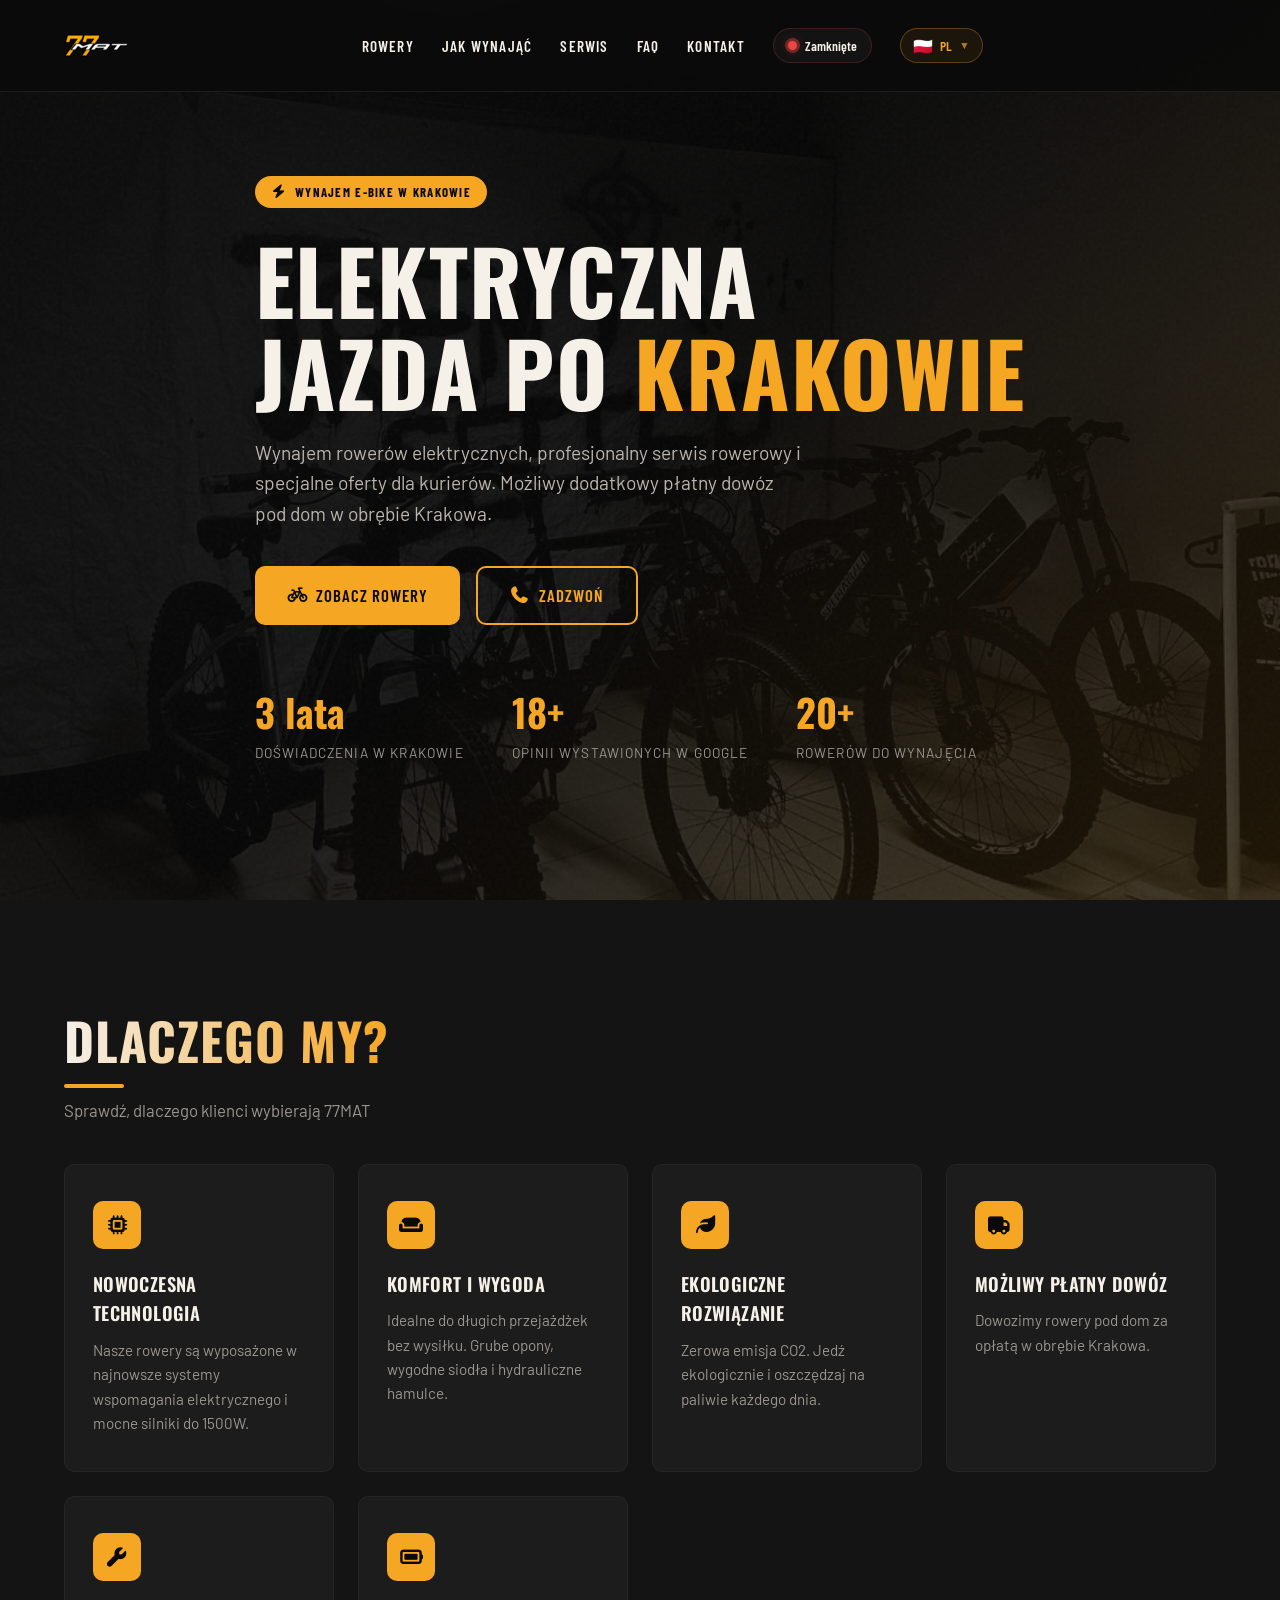
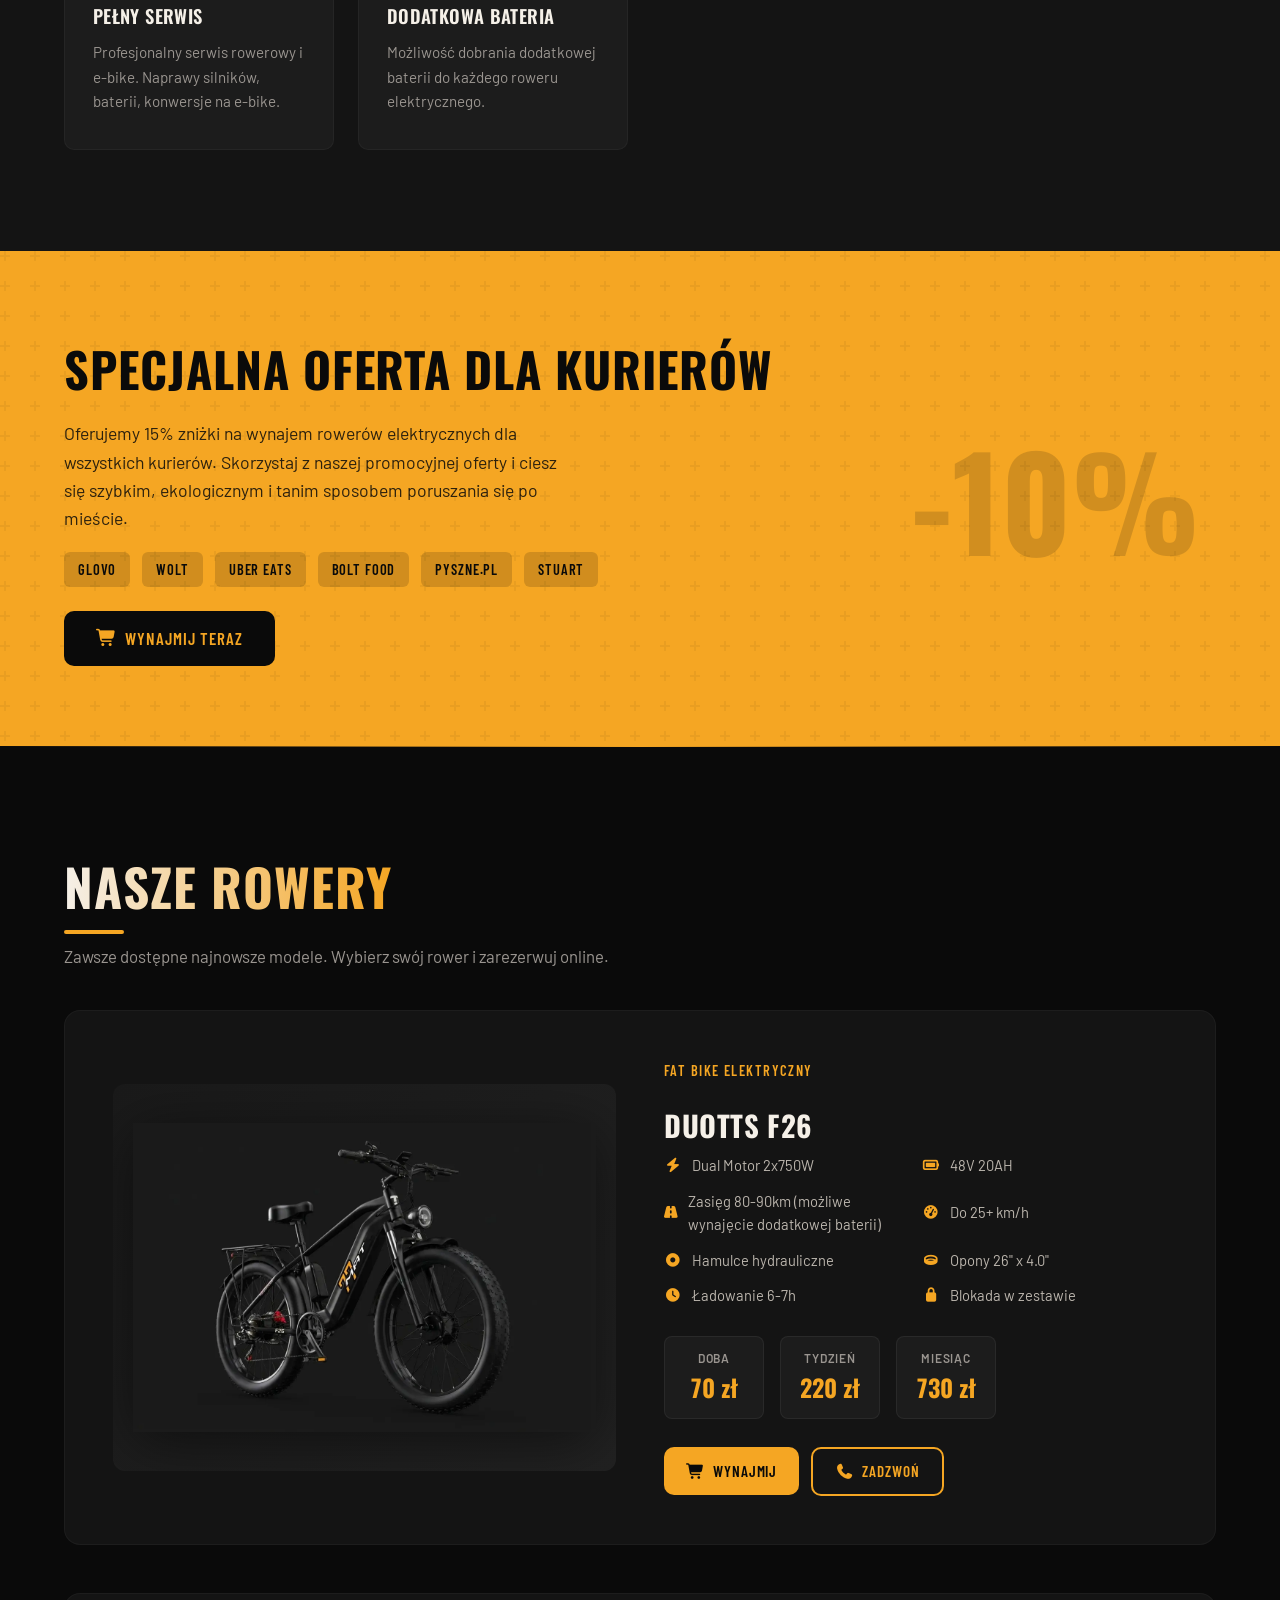
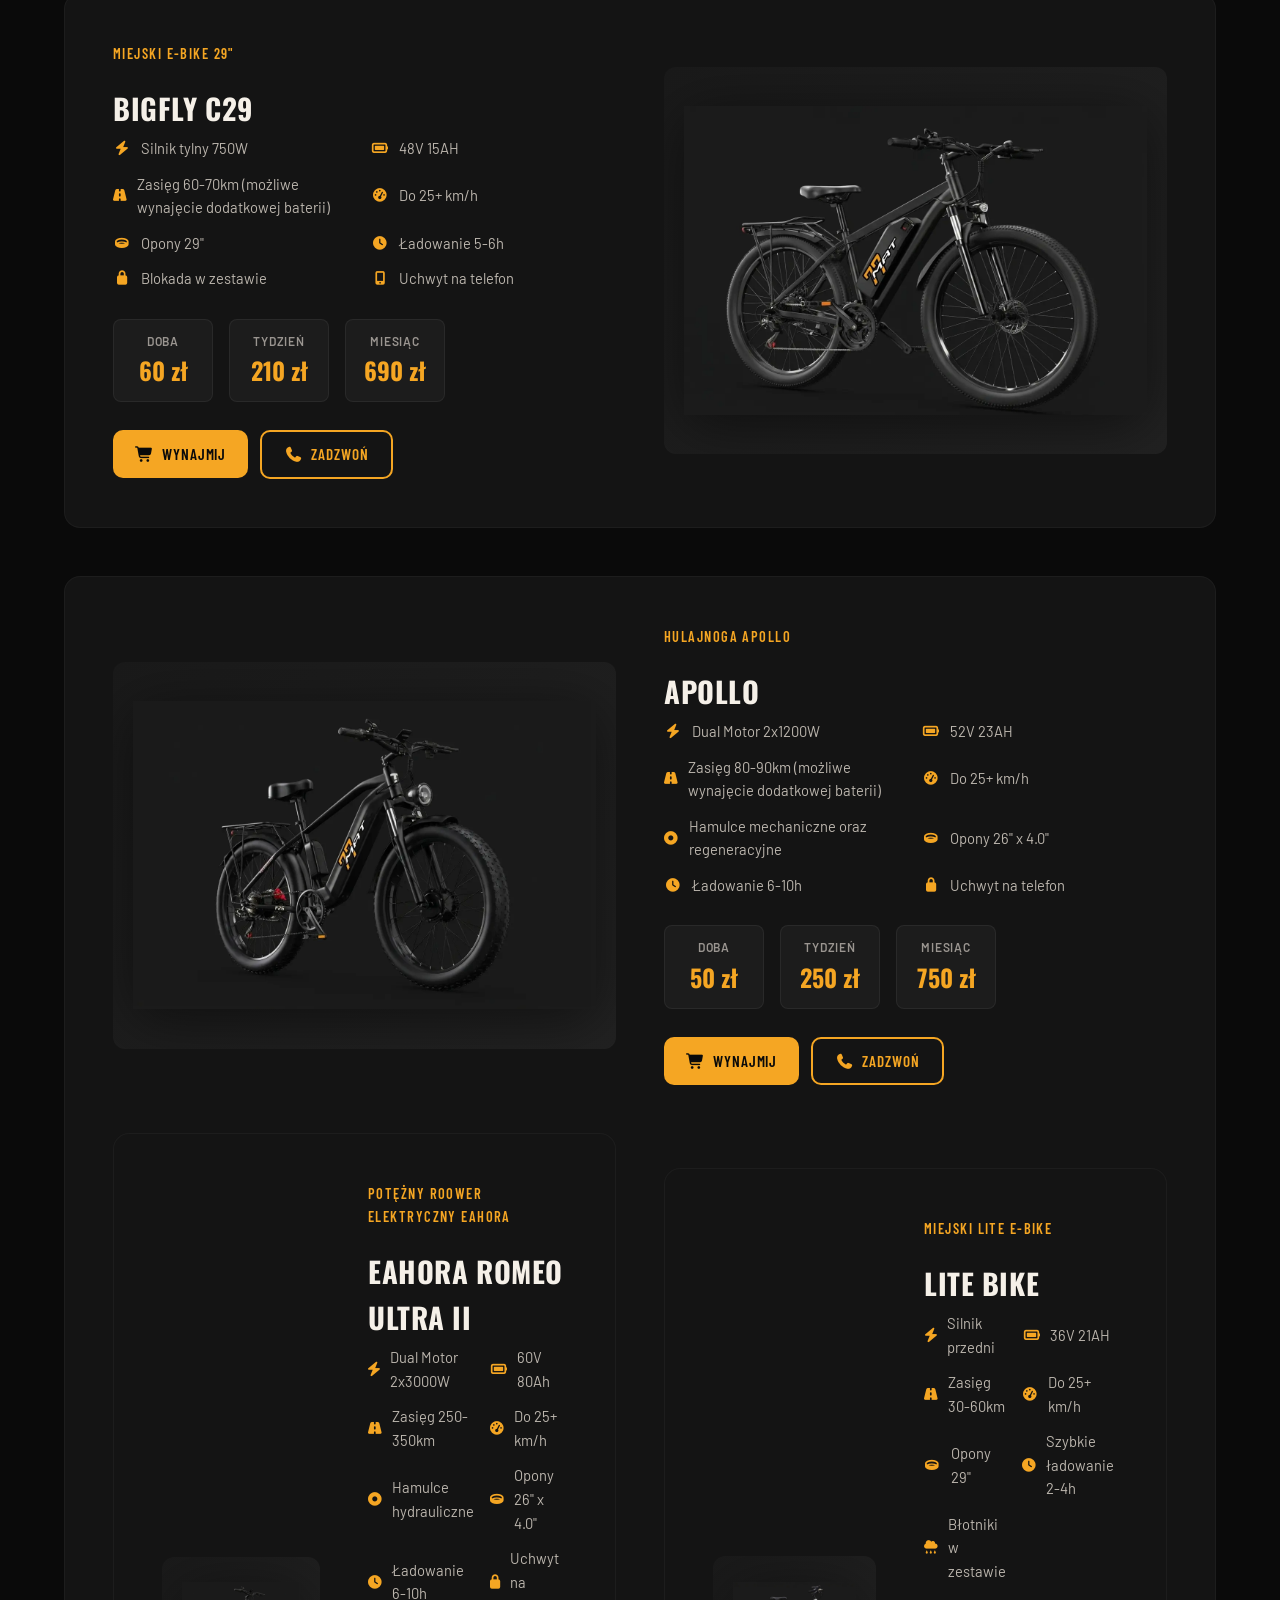
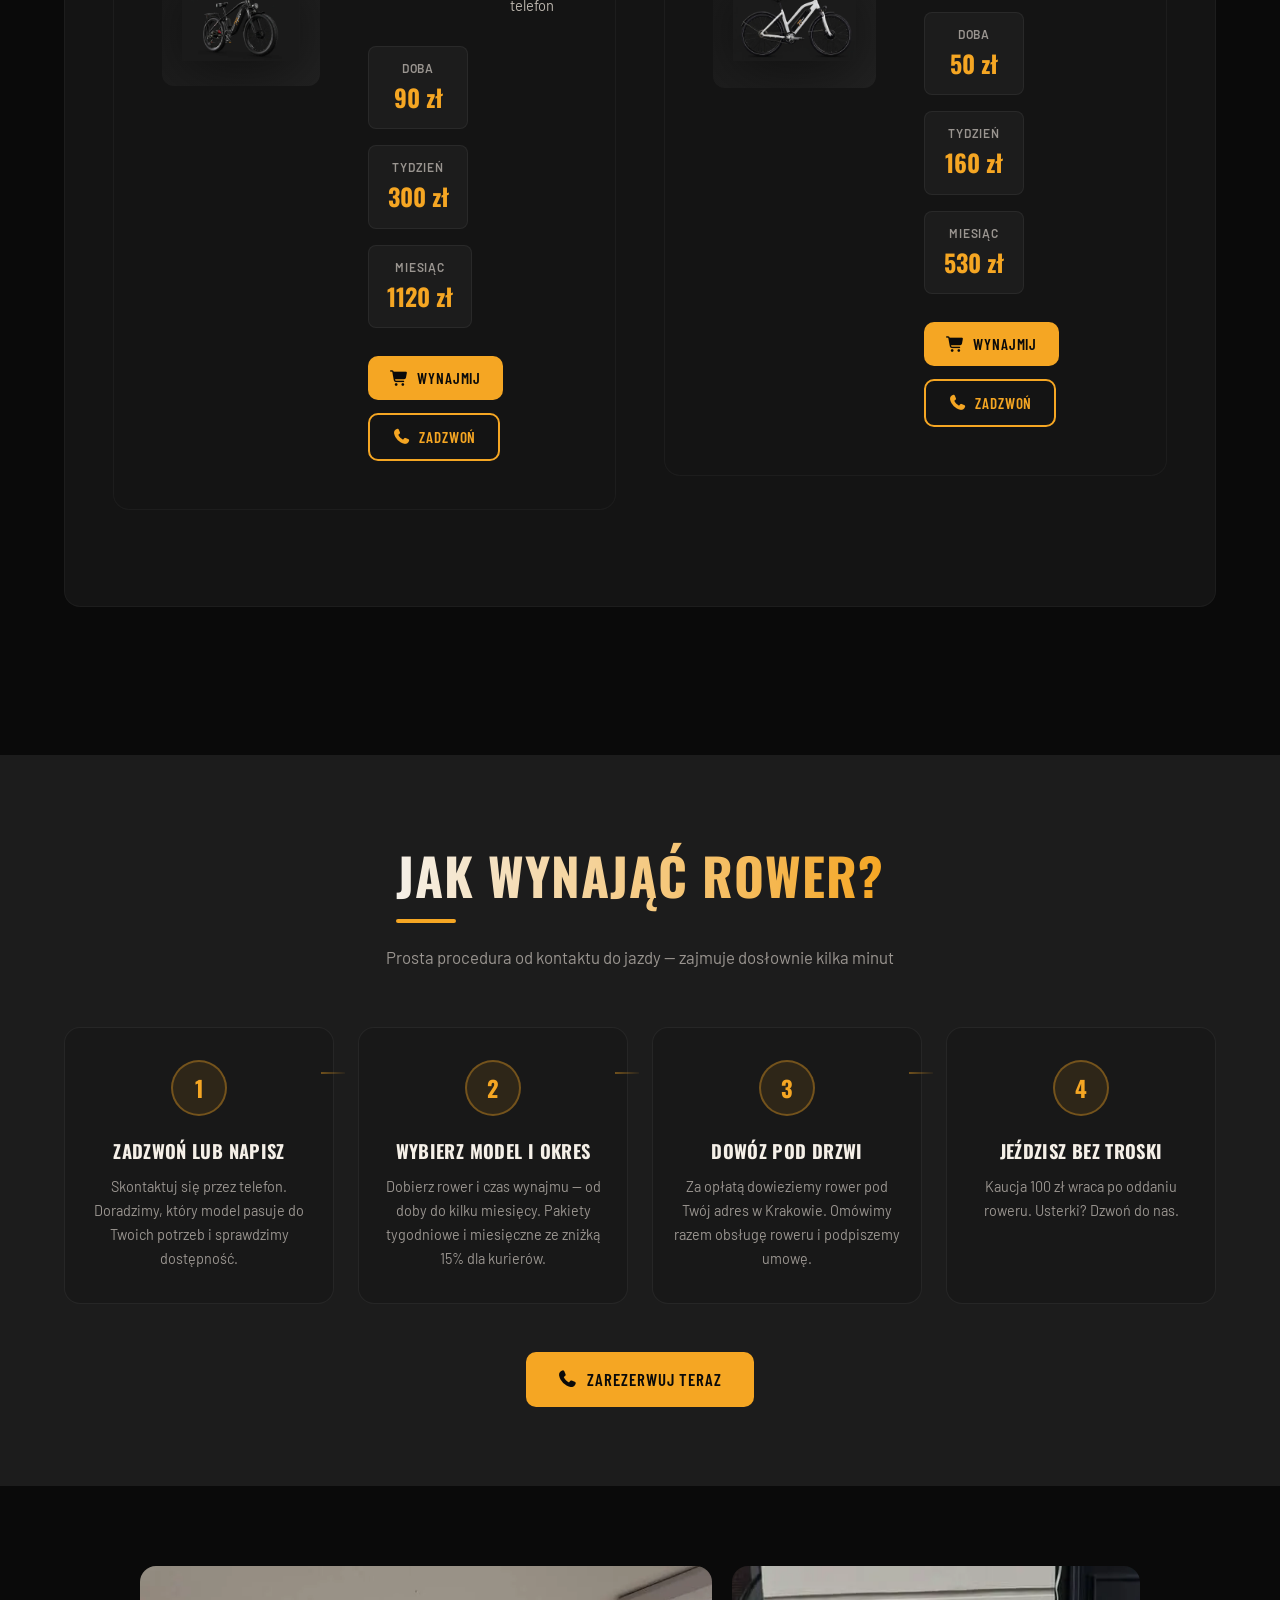
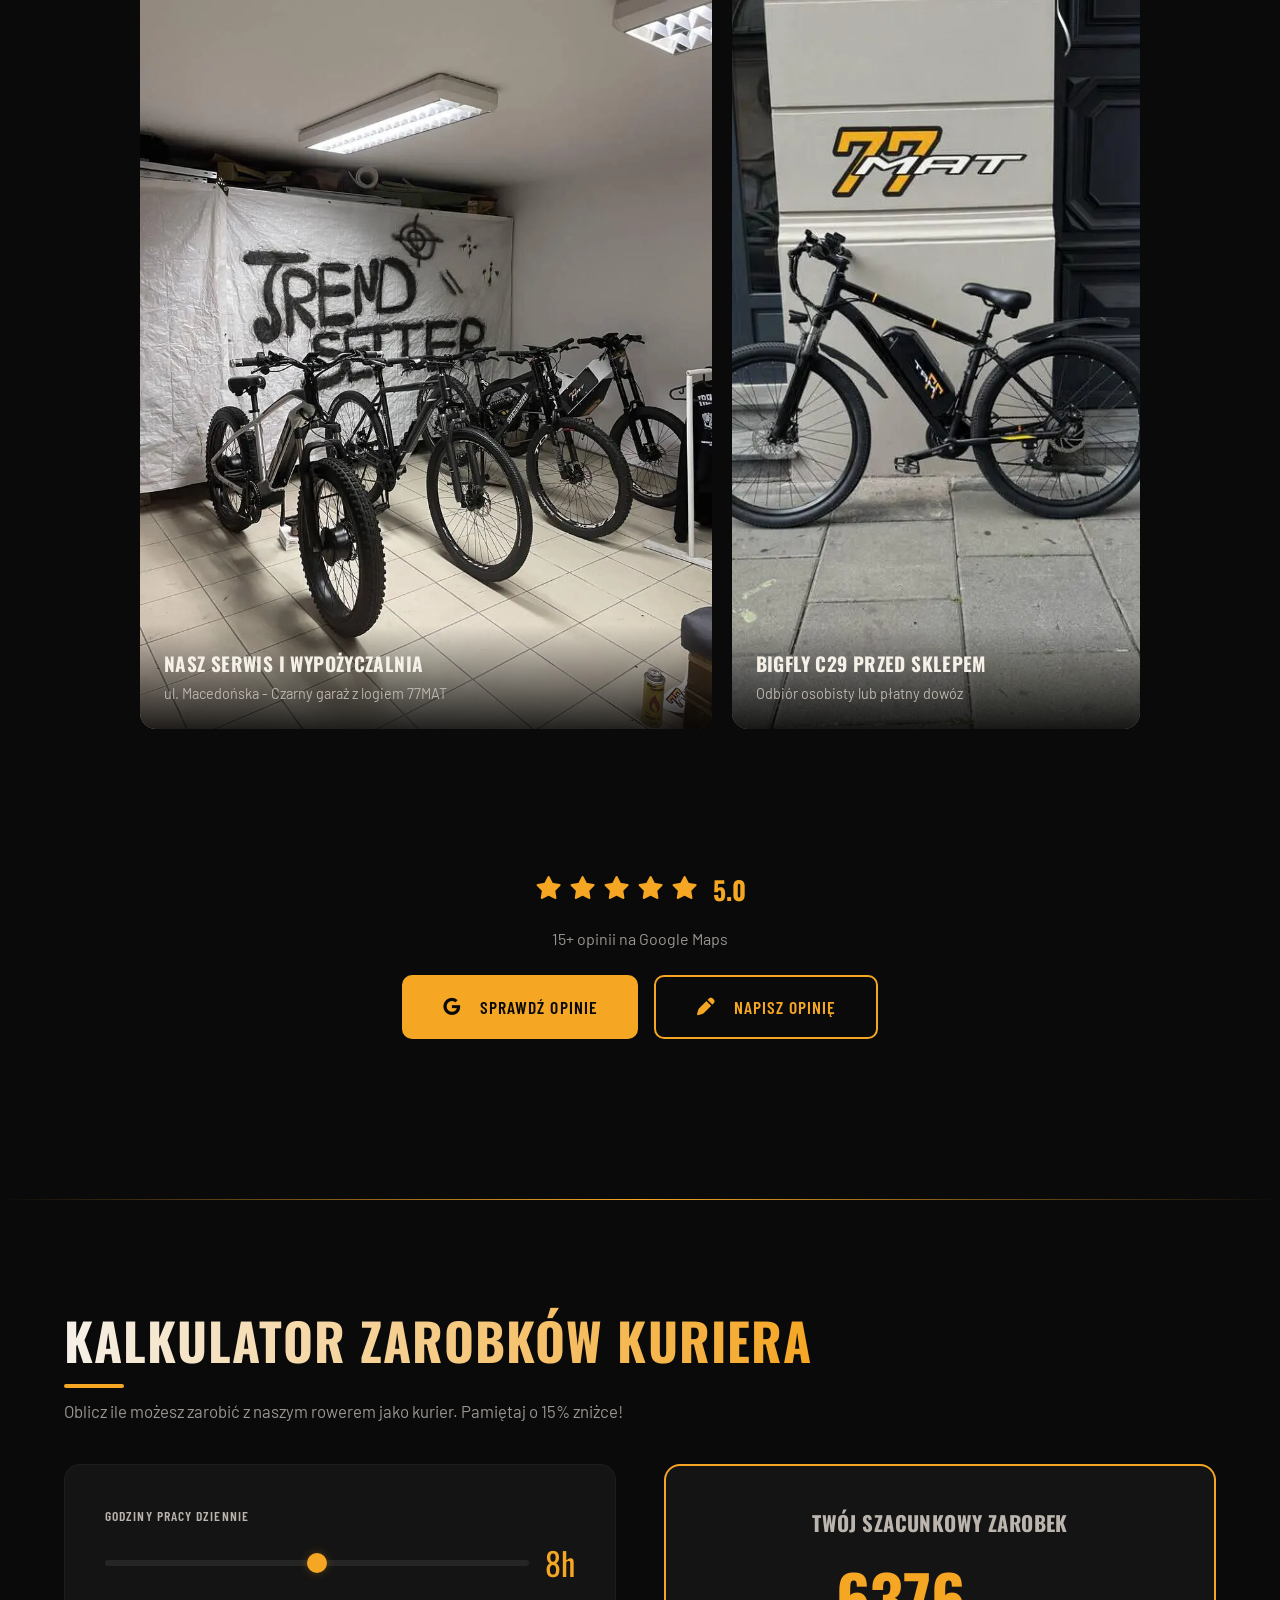
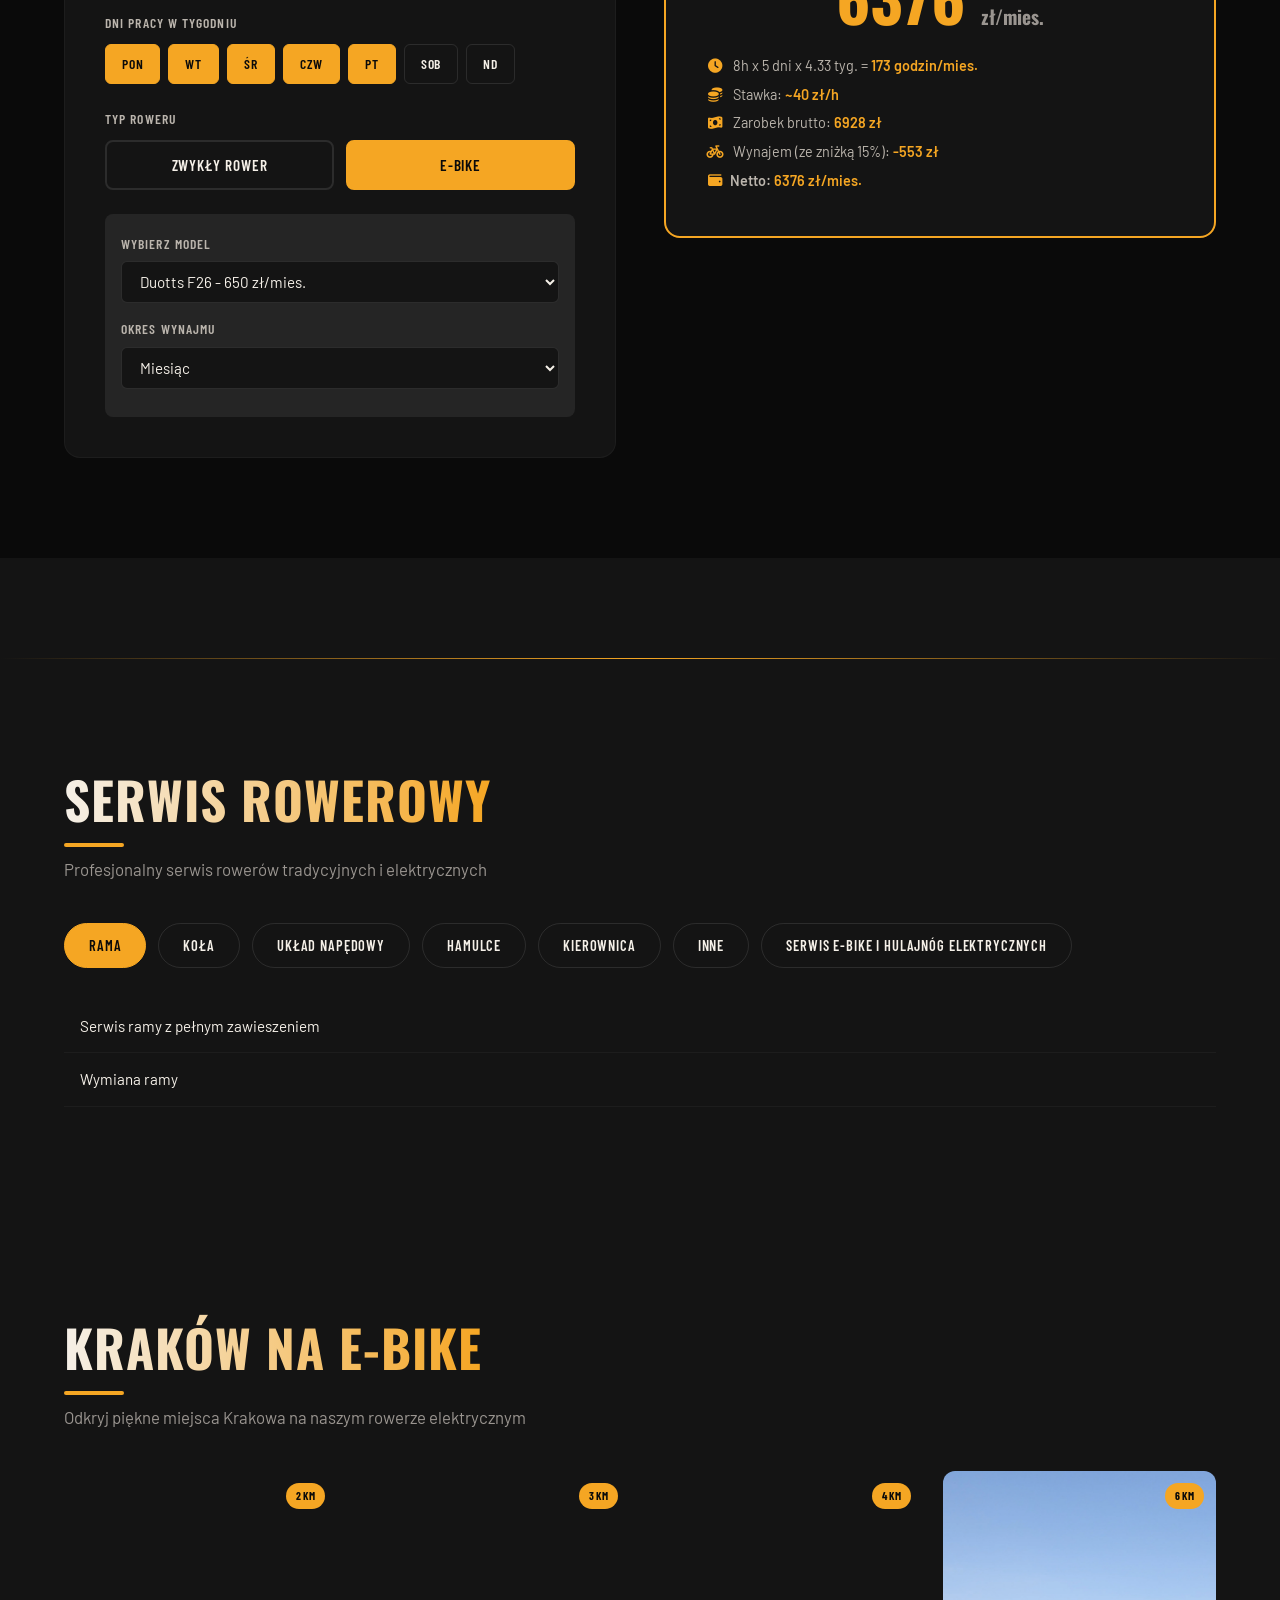
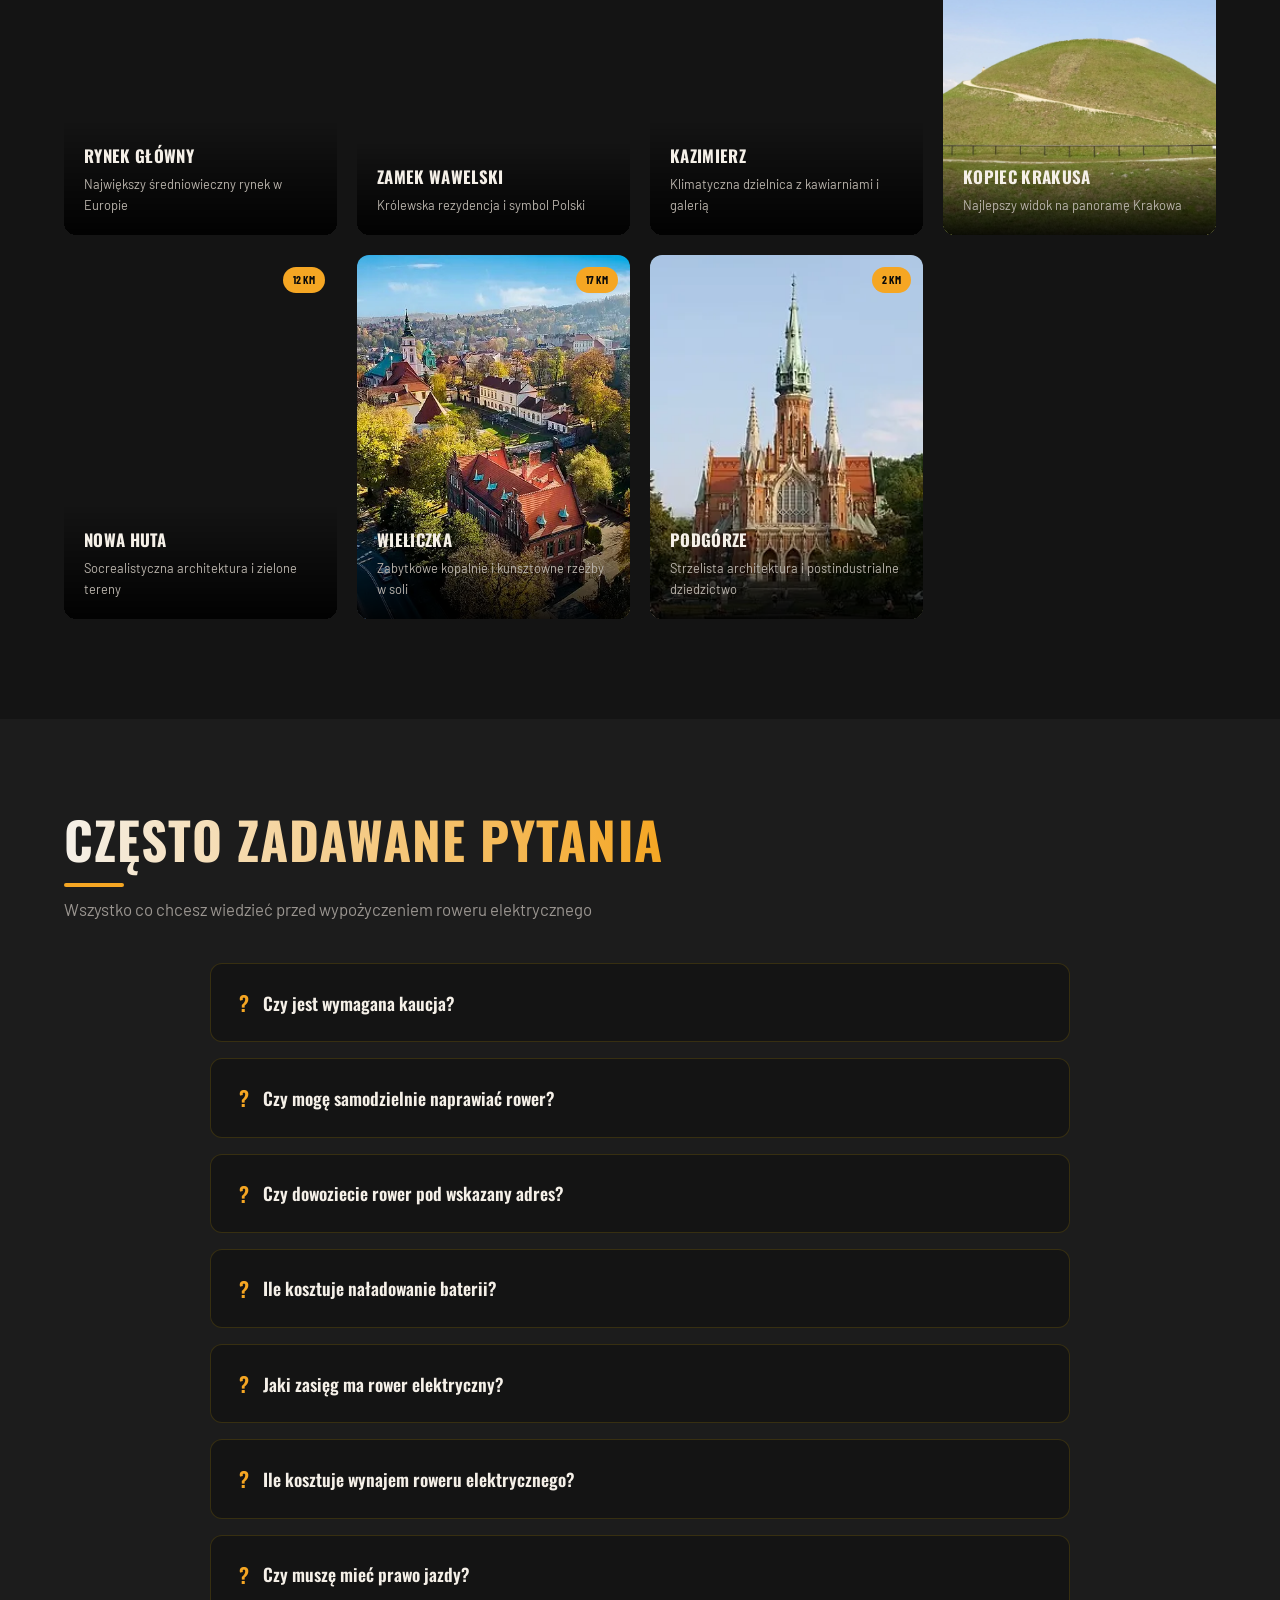
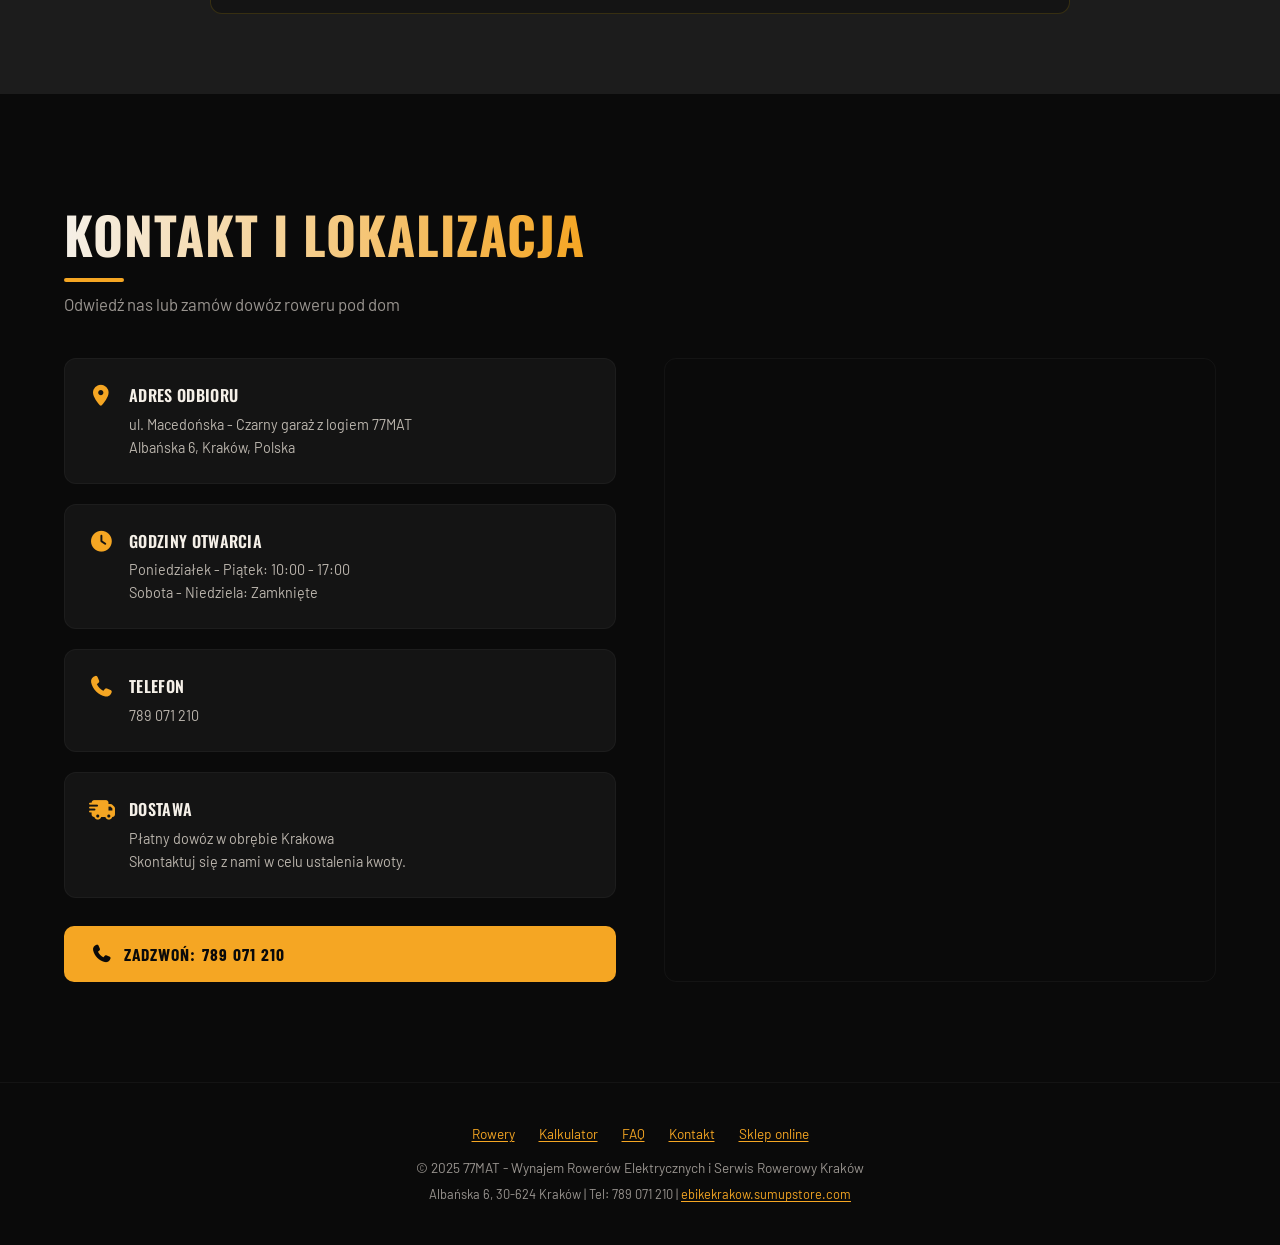
==== commit 21ce2e02: "Update index.html" ====
--- a/index.html
+++ b/index.html
@@ -548,7 +548,7 @@
         <div class="bike-specs">
           <div class="bike-spec"><i class="fas fa-bolt"></i> Dual Motor 2x750W</div>
           <div class="bike-spec"><i class="fas fa-battery-full"></i> 48V 20AH</div>
-          <div class="bike-spec"><i class="fas fa-road"></i> Zasięg 100-120km (możliwe wynajęcie dodatkowej baterii)</div>
+          <div class="bike-spec"><i class="fas fa-road"></i> Zasięg 80-90km (możliwe wynajęcie dodatkowej baterii)</div>
           <div class="bike-spec"><i class="fas fa-tachometer-alt"></i> Do 25+ km/h</div>
           <div class="bike-spec"><i class="fas fa-circle-dot"></i> Hamulce hydrauliczne</div>
           <div class="bike-spec"><i class="fas fa-ring"></i> Opony 26" x 4.0"</div>
@@ -557,8 +557,8 @@
         </div>
         <div class="bike-pricing">
           <div class="price-tag"><div class="period">Doba</div><div class="amount">70 zł</div></div>
-          <div class="price-tag"><div class="period">Tydzień</div><div class="amount">189 zł</div></div>
-          <div class="price-tag"><div class="period">Miesiąc</div><div class="amount">650 zł</div></div>
+          <div class="price-tag"><div class="period">Tydzień</div><div class="amount">220 zł</div></div>
+          <div class="price-tag"><div class="period">Miesiąc</div><div class="amount">730 zł</div></div>
         </div>
         <div class="bike-actions">
           <a href="https://ebikekrakow.sumupstore.com/produkt/duotts-f26" target="_blank" rel="noopener" class="btn btn-primary btn-sm"><i class="fas fa-shopping-cart"></i> Wynajmij</a>
@@ -577,7 +577,7 @@
         <div class="bike-specs">
           <div class="bike-spec"><i class="fas fa-bolt"></i> Silnik tylny 750W</div>
           <div class="bike-spec"><i class="fas fa-battery-full"></i> 48V 15AH</div>
-          <div class="bike-spec"><i class="fas fa-road"></i> Zasięg 50-60km (możliwe wynajęcie dodatkowej baterii)</div>
+          <div class="bike-spec"><i class="fas fa-road"></i> Zasięg 60-70km (możliwe wynajęcie dodatkowej baterii)</div>
           <div class="bike-spec"><i class="fas fa-tachometer-alt"></i> Do 25+ km/h</div>
           <div class="bike-spec"><i class="fas fa-ring"></i> Opony 29"</div>
           <div class="bike-spec"><i class="fas fa-clock"></i> Ładowanie 5-6h</div>
@@ -596,6 +596,63 @@
       </div>
     </div>
 
+
+        <div class="bike-card reveal-scale">
+      <div class="bike-img-wrap">
+        <img src="img/duottsf26.webp" alt="Hulajnoga Apollo" width="800" height="600" loading="lazy" style="aspect-ratio:4/3;width:100%;height:auto">
+      </div>
+      <div class="bike-info">
+        <div class="bike-tag">Hulajnoga Apollo</div>
+        <h3>Apollo</h3>
+        <div class="bike-specs">
+          <div class="bike-spec"><i class="fas fa-bolt"></i> Dual Motor 2x1200W</div>
+          <div class="bike-spec"><i class="fas fa-battery-full"></i> 52V 23AH</div>
+          <div class="bike-spec"><i class="fas fa-road"></i> Zasięg 80-90km (możliwe wynajęcie dodatkowej baterii)</div>
+          <div class="bike-spec"><i class="fas fa-tachometer-alt"></i> Do 25+ km/h</div>
+          <div class="bike-spec"><i class="fas fa-circle-dot"></i> Hamulce mechaniczne oraz regeneracyjne</div>
+          <div class="bike-spec"><i class="fas fa-ring"></i> Opony 26" x 4.0"</div>
+          <div class="bike-spec"><i class="fas fa-clock"></i> Ładowanie 6-10h</div>
+          <div class="bike-spec"><i class="fas fa-lock"></i> Uchwyt na telefon </div>
+        </div>
+        <div class="bike-pricing">
+          <div class="price-tag"><div class="period">Doba</div><div class="amount">50 zł</div></div>
+          <div class="price-tag"><div class="period">Tydzień</div><div class="amount">250 zł</div></div>
+          <div class="price-tag"><div class="period">Miesiąc</div><div class="amount">750 zł</div></div>
+        </div>
+        <div class="bike-actions">
+          <a href="tel:+48789071210" target="_blank" rel="noopener" class="btn btn-primary btn-sm"><i class="fas fa-shopping-cart"></i> Wynajmij</a>
+          <a href="tel:+48789071210" class="btn btn-outline btn-sm"><i class="fas fa-phone"></i> Zadzwoń</a>
+        </div>
+      </div>
+
+             <div class="bike-card reveal-scale">
+      <div class="bike-img-wrap">
+        <img src="img/duottsf26.webp" alt="Hulajnoga Apollo" width="800" height="600" loading="lazy" style="aspect-ratio:4/3;width:100%;height:auto">
+      </div>
+      <div class="bike-info">
+        <div class="bike-tag">Potężny roower elektryczny Eahora</div>
+        <h3>Eahora Romeo Ultra II </h3>
+        <div class="bike-specs">
+          <div class="bike-spec"><i class="fas fa-bolt"></i> Dual Motor 2x3000W</div>
+          <div class="bike-spec"><i class="fas fa-battery-full"></i> 60V 80Ah</div>
+          <div class="bike-spec"><i class="fas fa-road"></i> Zasięg 250-350km </div>
+          <div class="bike-spec"><i class="fas fa-tachometer-alt"></i> Do 25+ km/h</div>
+          <div class="bike-spec"><i class="fas fa-circle-dot"></i> Hamulce hydrauliczne</div>
+          <div class="bike-spec"><i class="fas fa-ring"></i> Opony 26" x 4.0"</div>
+          <div class="bike-spec"><i class="fas fa-clock"></i> Ładowanie 6-10h</div>
+          <div class="bike-spec"><i class="fas fa-lock"></i> Uchwyt na telefon </div>
+        </div>
+        <div class="bike-pricing">
+          <div class="price-tag"><div class="period">Doba</div><div class="amount">90 zł</div></div>
+          <div class="price-tag"><div class="period">Tydzień</div><div class="amount">300 zł</div></div>
+          <div class="price-tag"><div class="period">Miesiąc</div><div class="amount">1120 zł</div></div>
+        </div>
+        <div class="bike-actions">
+          <a href="tel:+48789071210" target="_blank" rel="noopener" class="btn btn-primary btn-sm"><i class="fas fa-shopping-cart"></i> Wynajmij</a>
+          <a href="tel:+48789071210" class="btn btn-outline btn-sm"><i class="fas fa-phone"></i> Zadzwoń</a>
+        </div>
+      </div>
+    </div> 
     <div class="bike-card reveal-scale">
       <div class="bike-img-wrap">
         <img src="img/litebike.webp" alt="Lite Bike - lekki miejski e-bike 36V" width="800" height="600" loading="lazy" style="aspect-ratio:4/3;width:100%;height:auto;object-fit:contain">
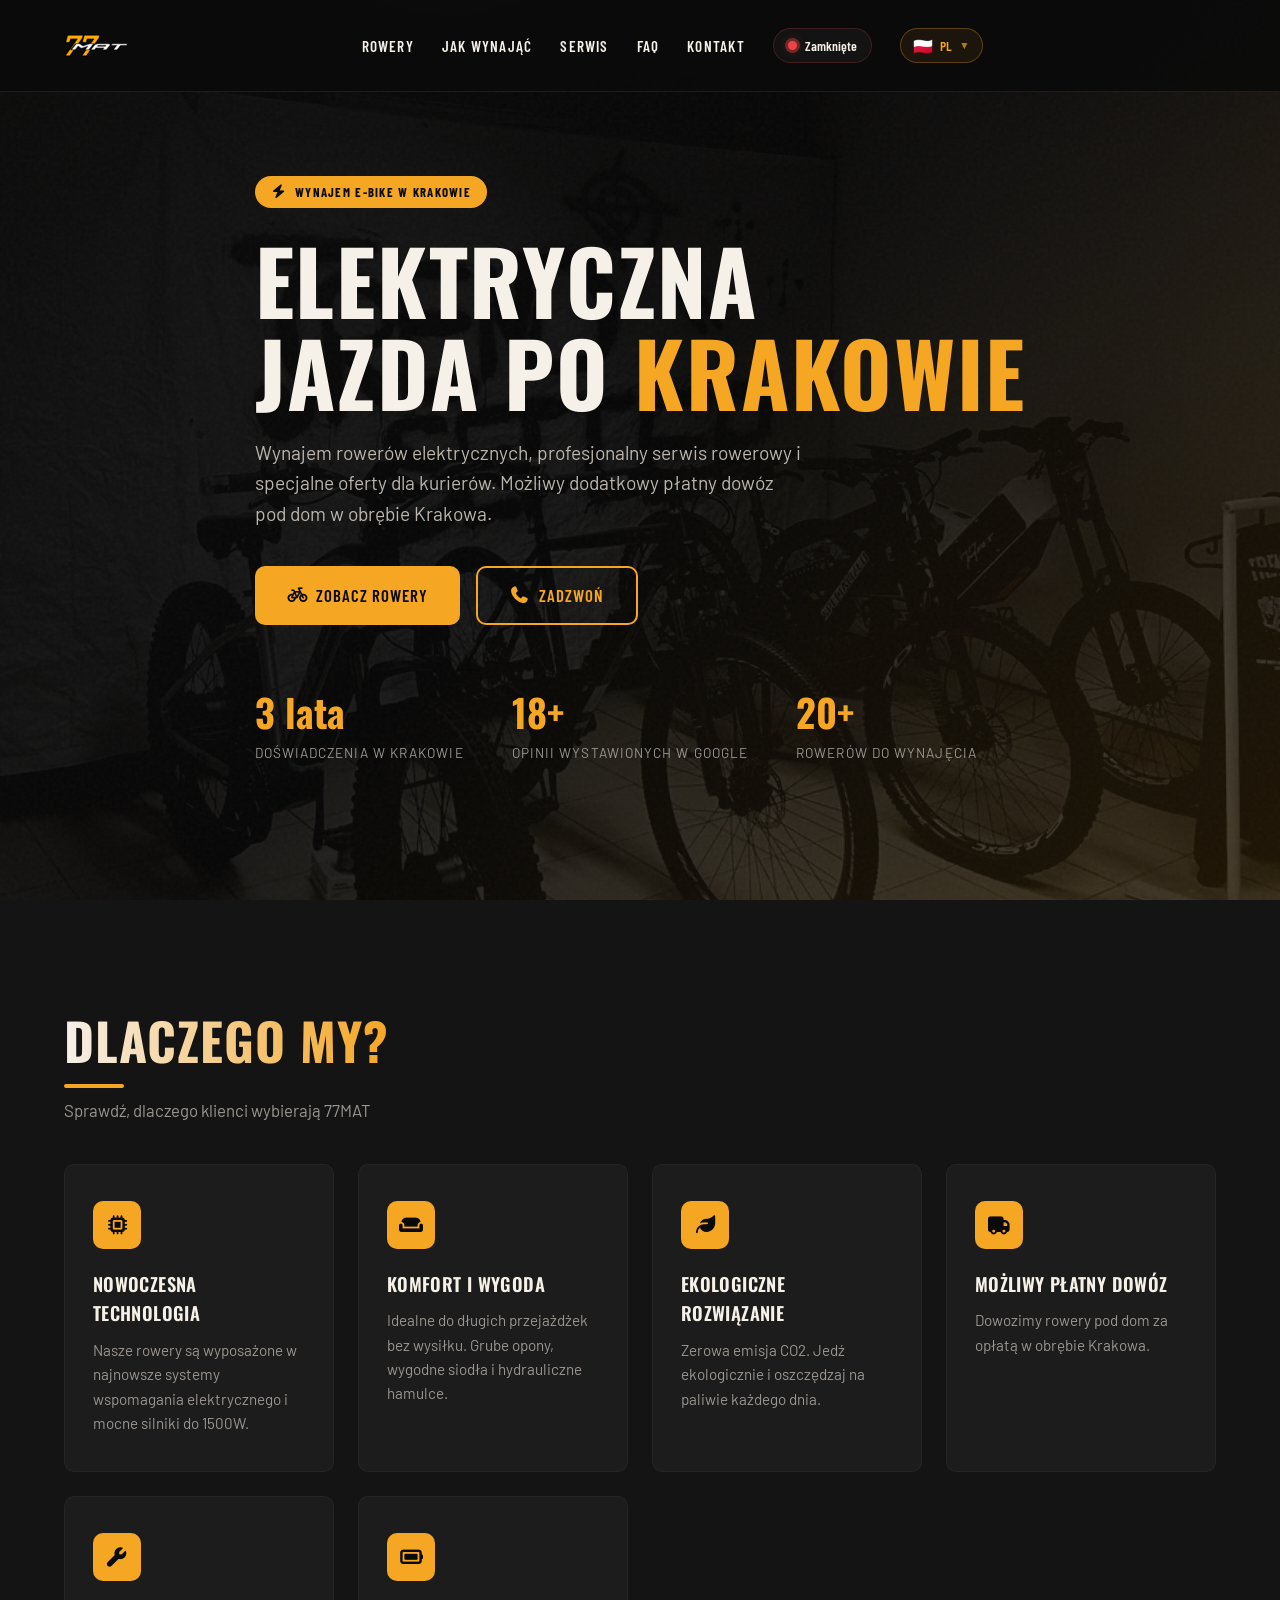
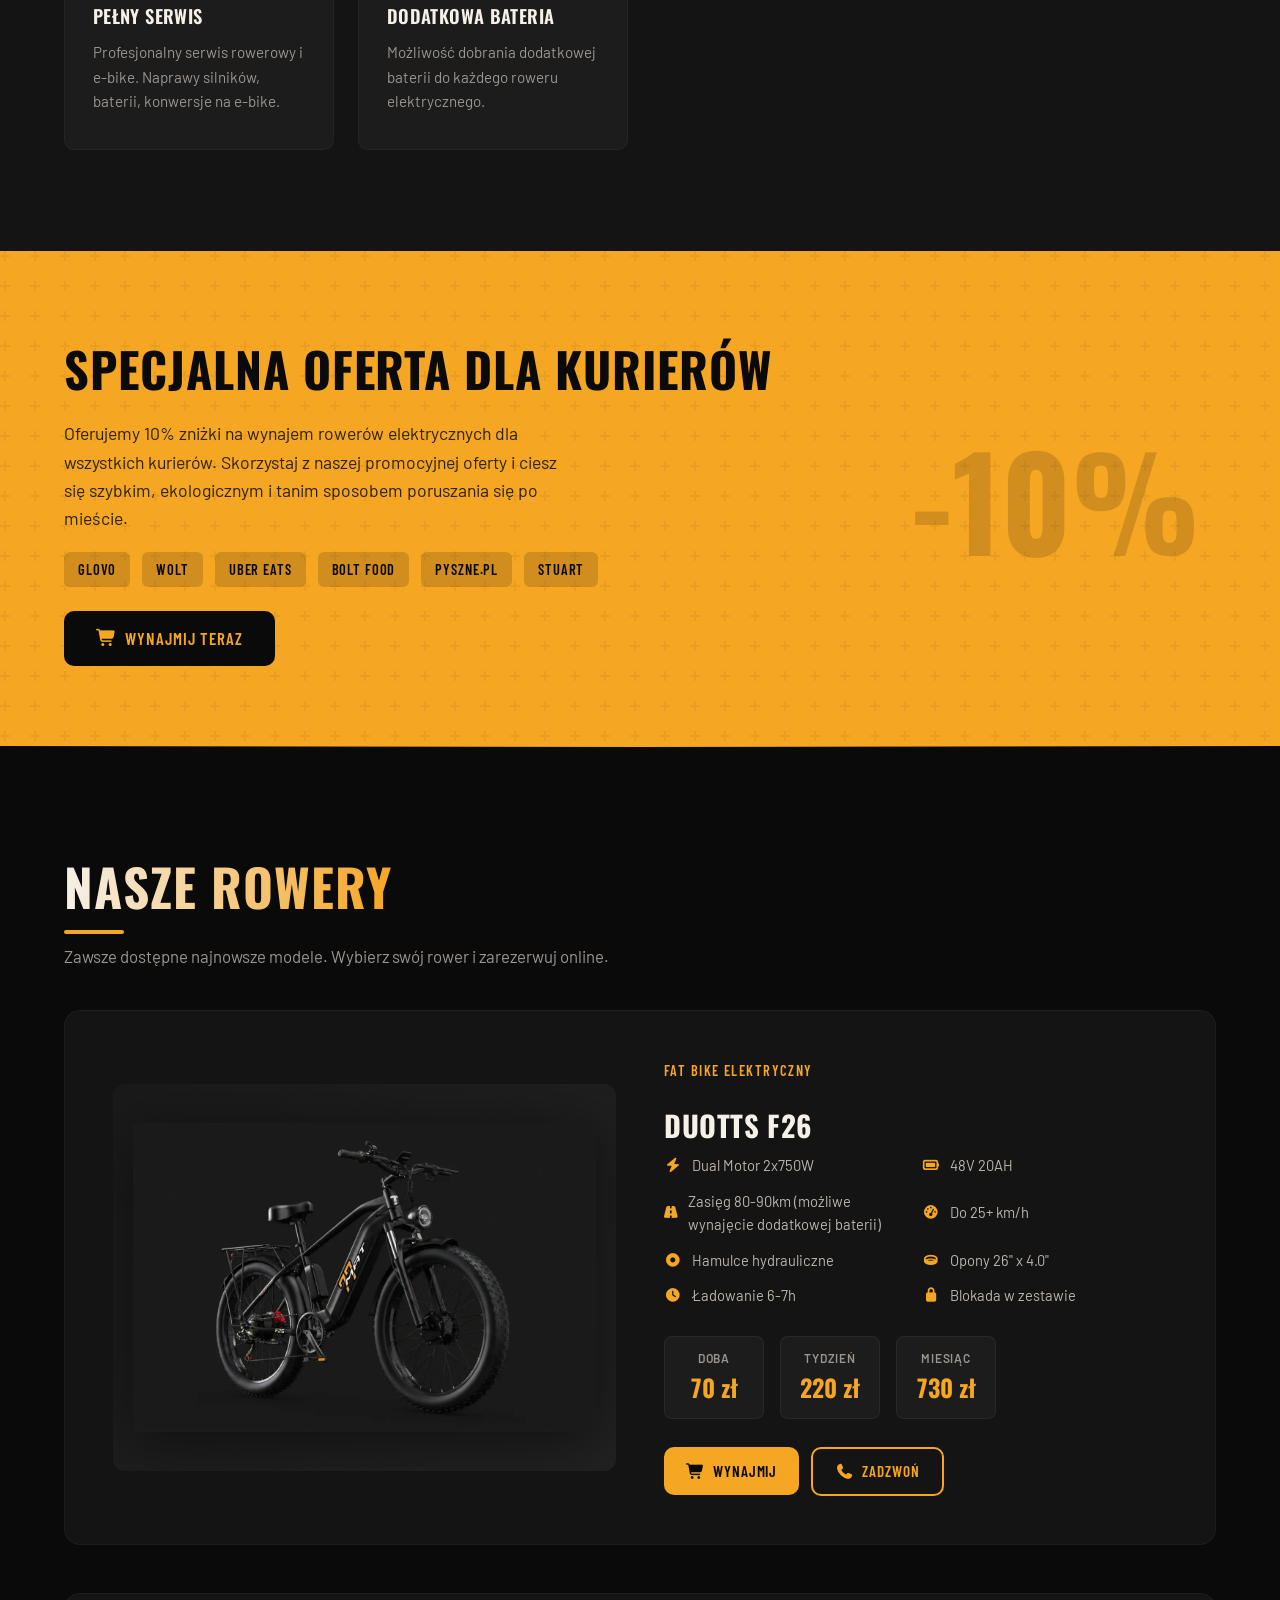
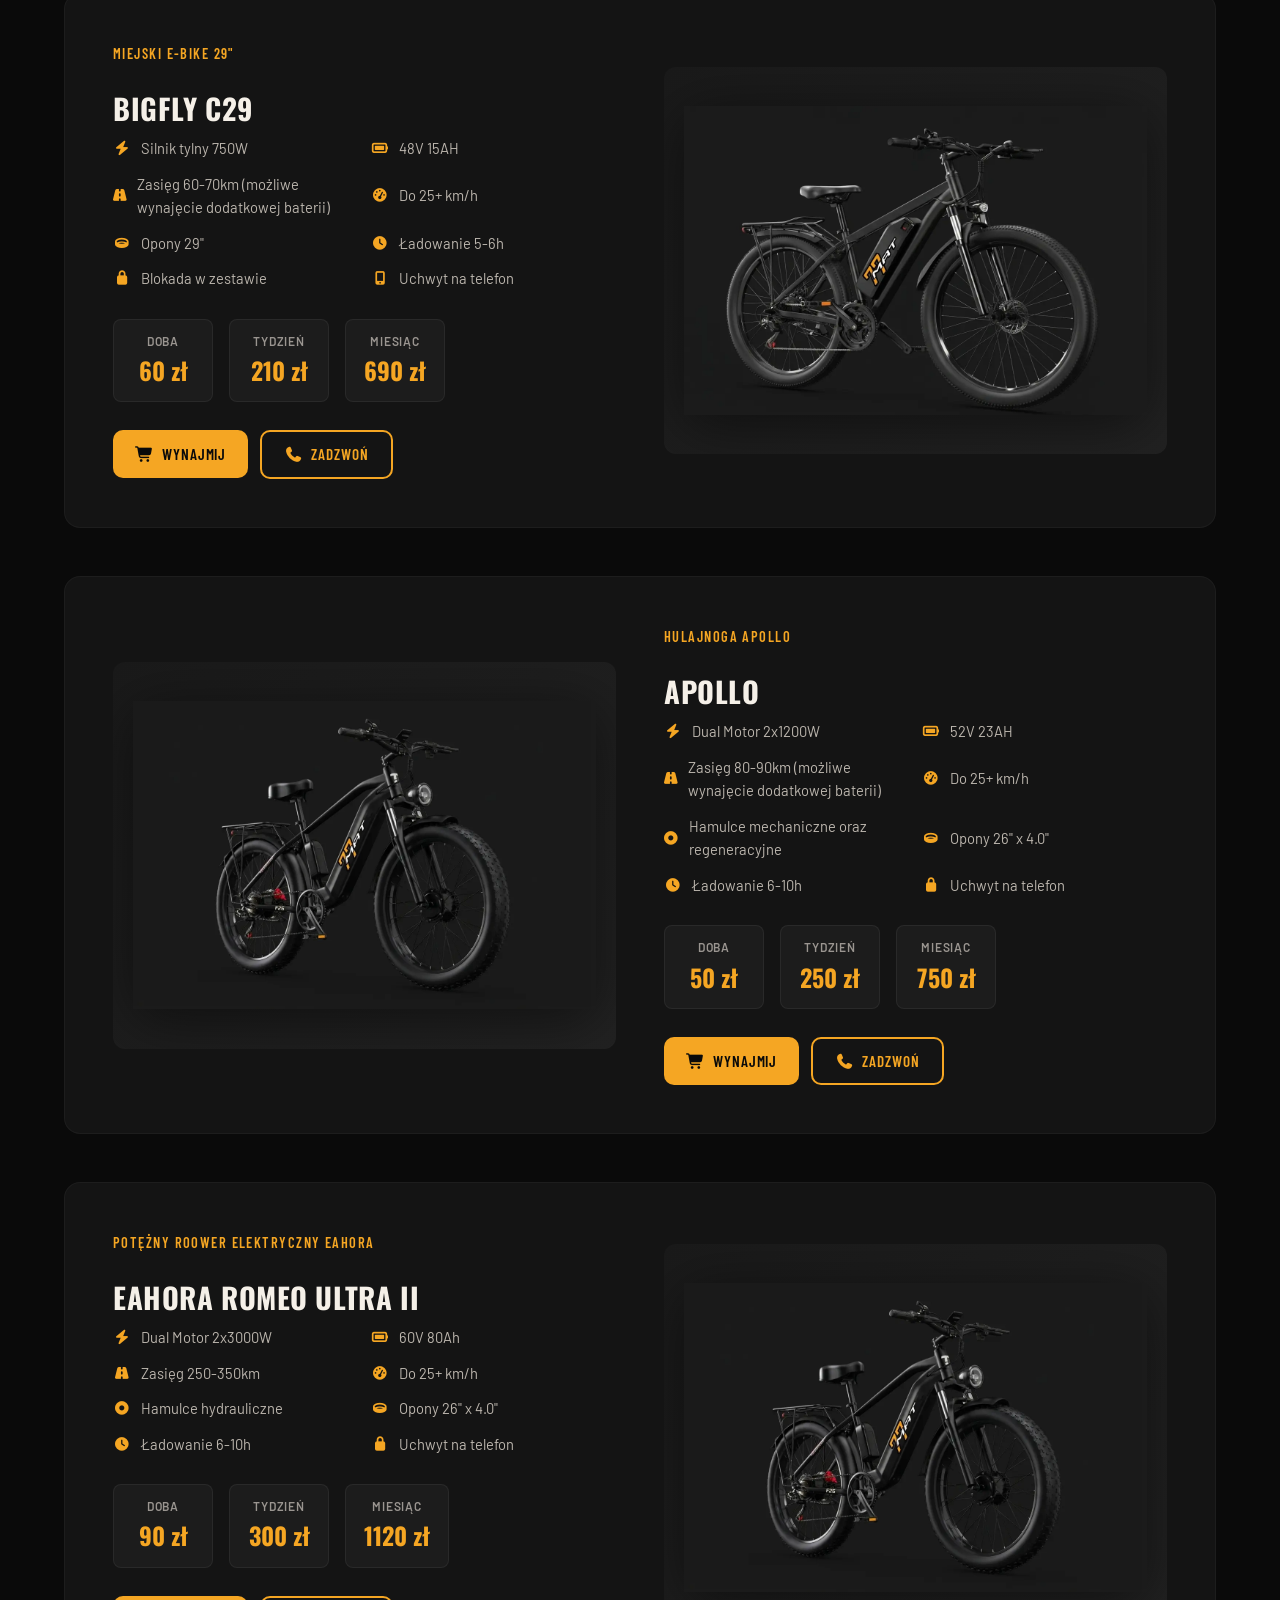
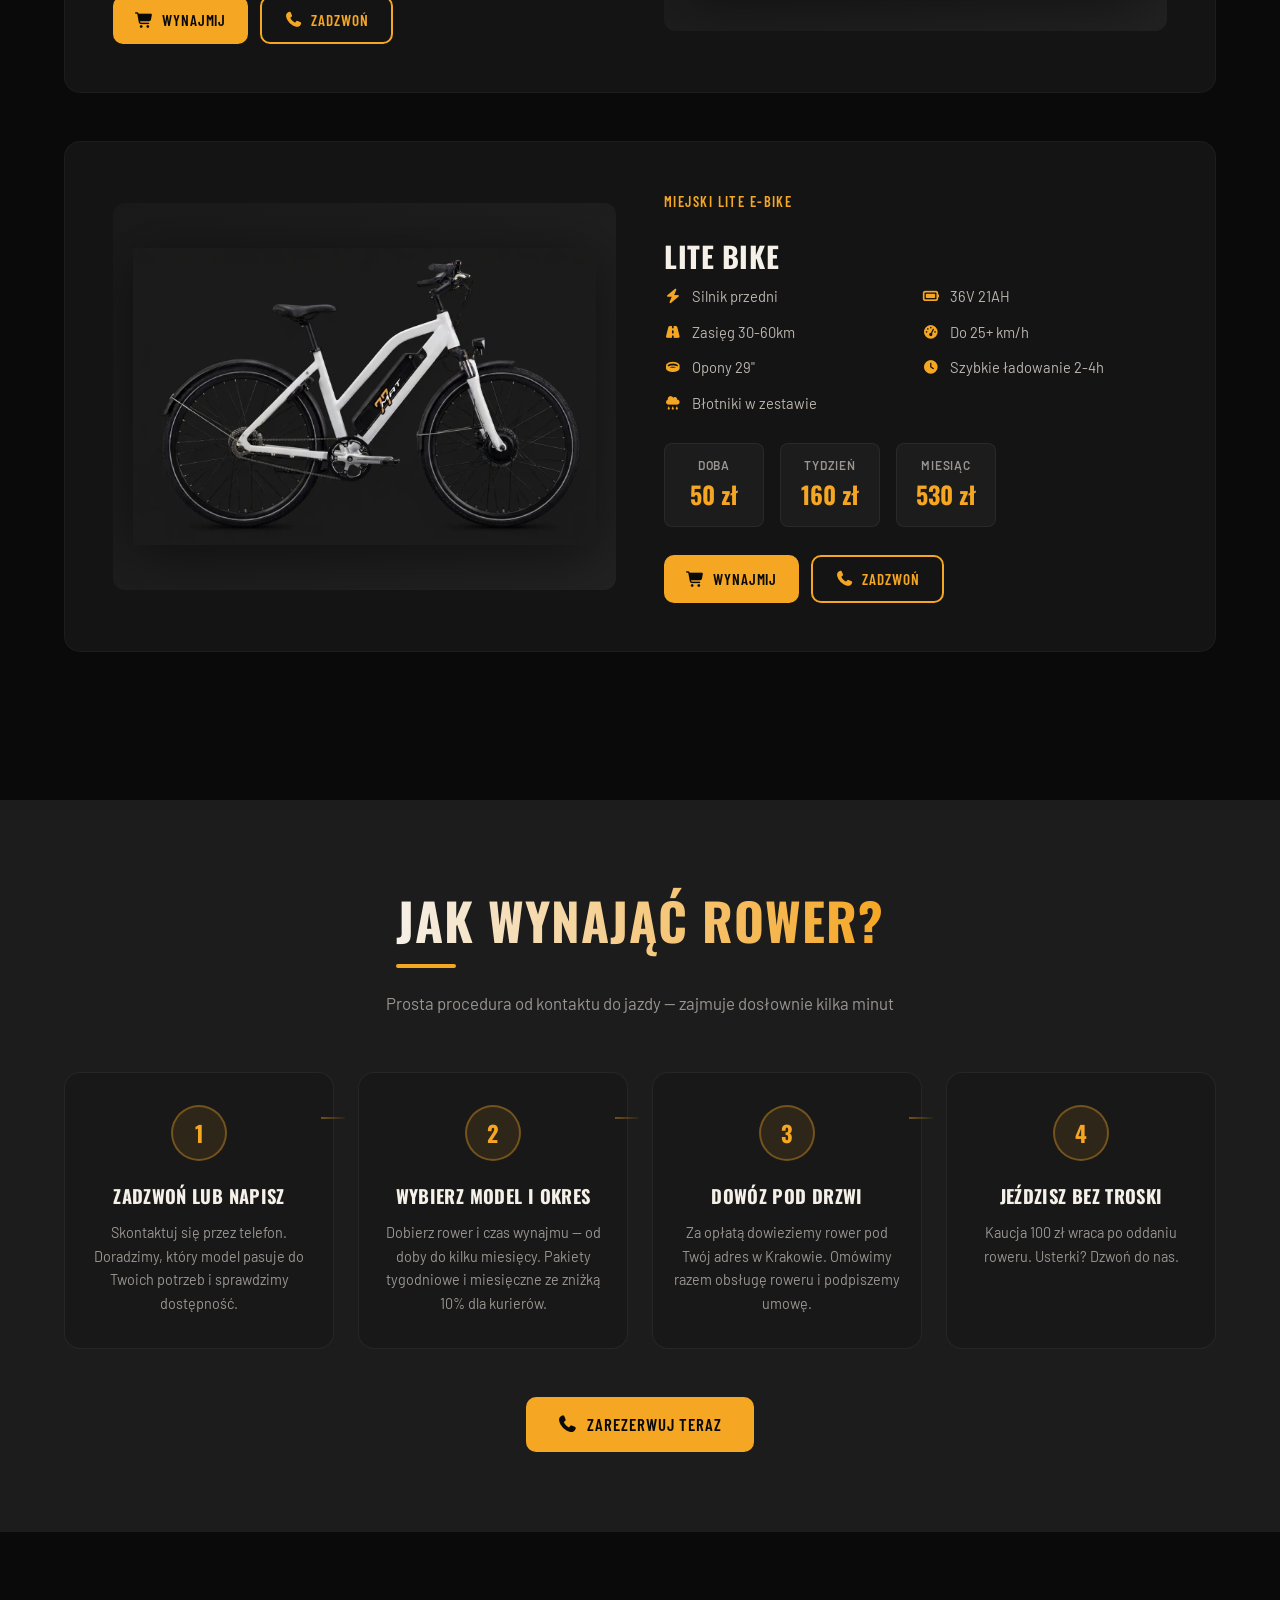
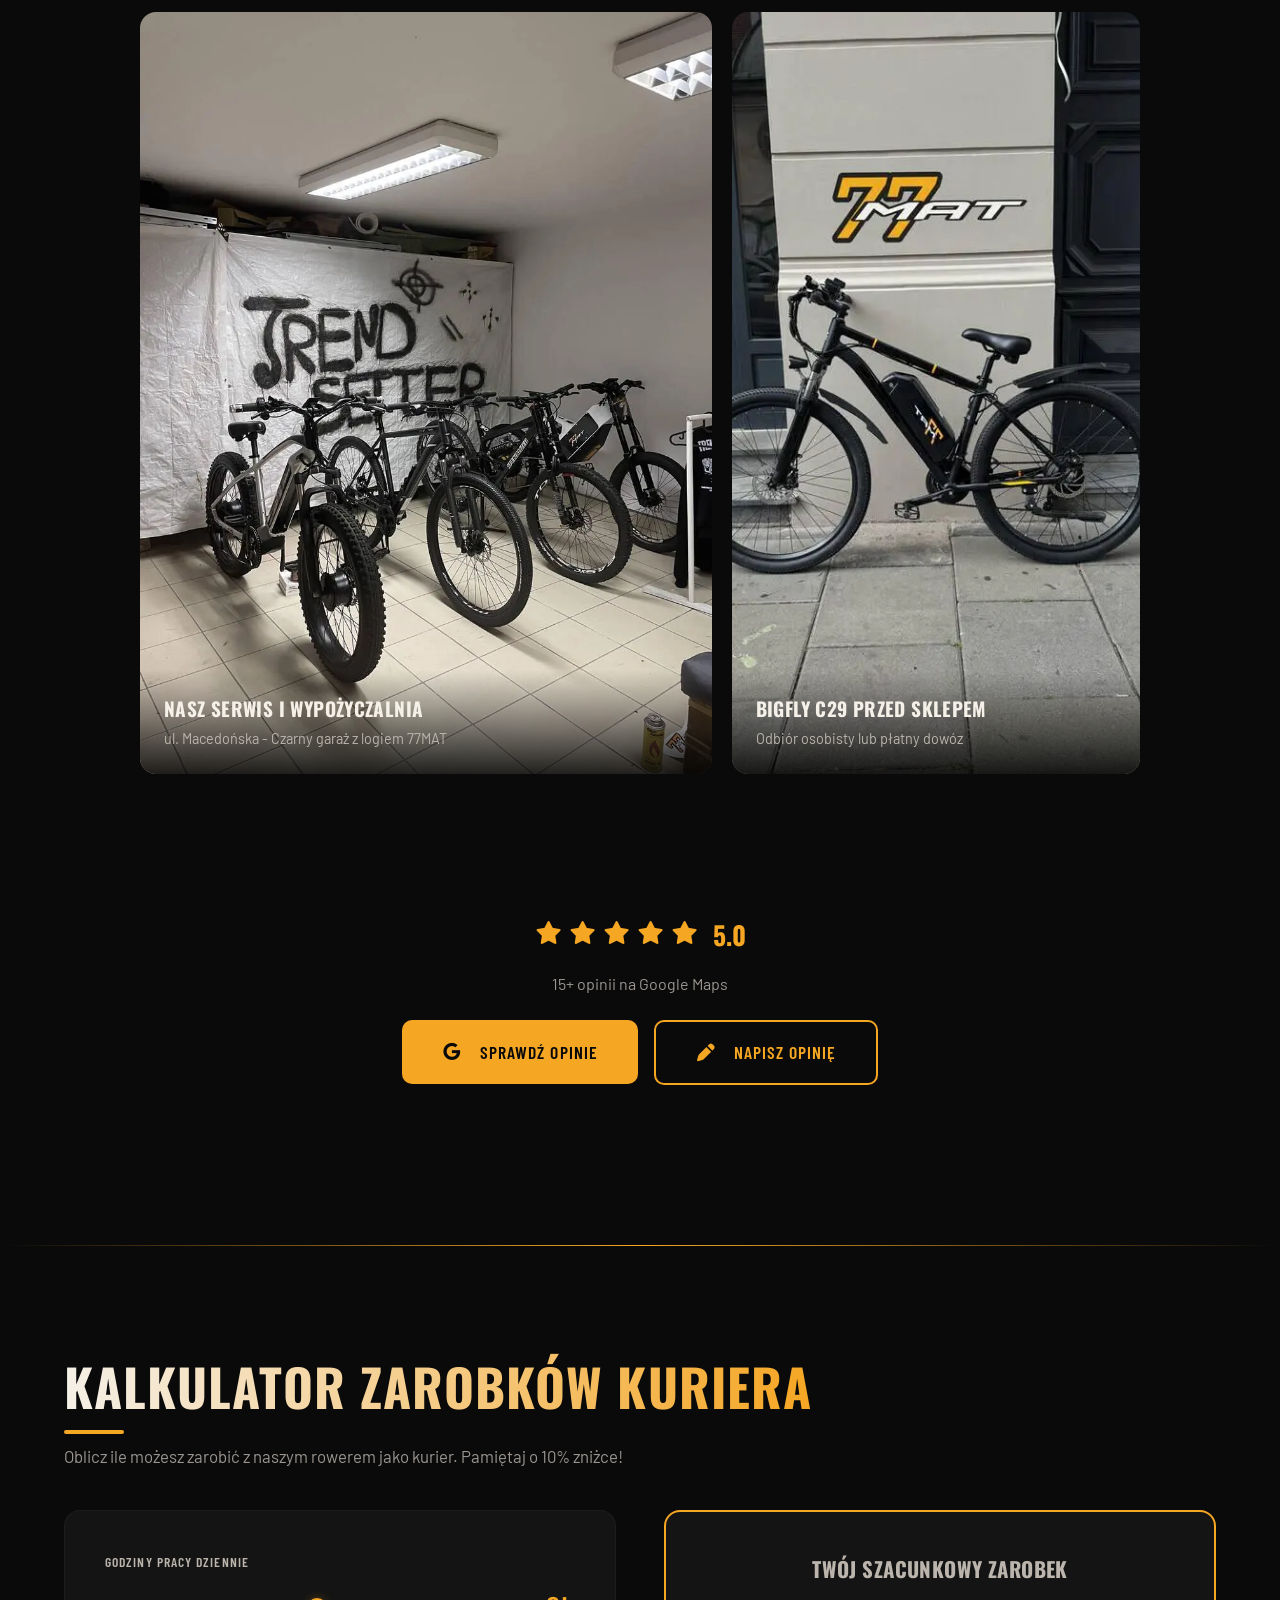
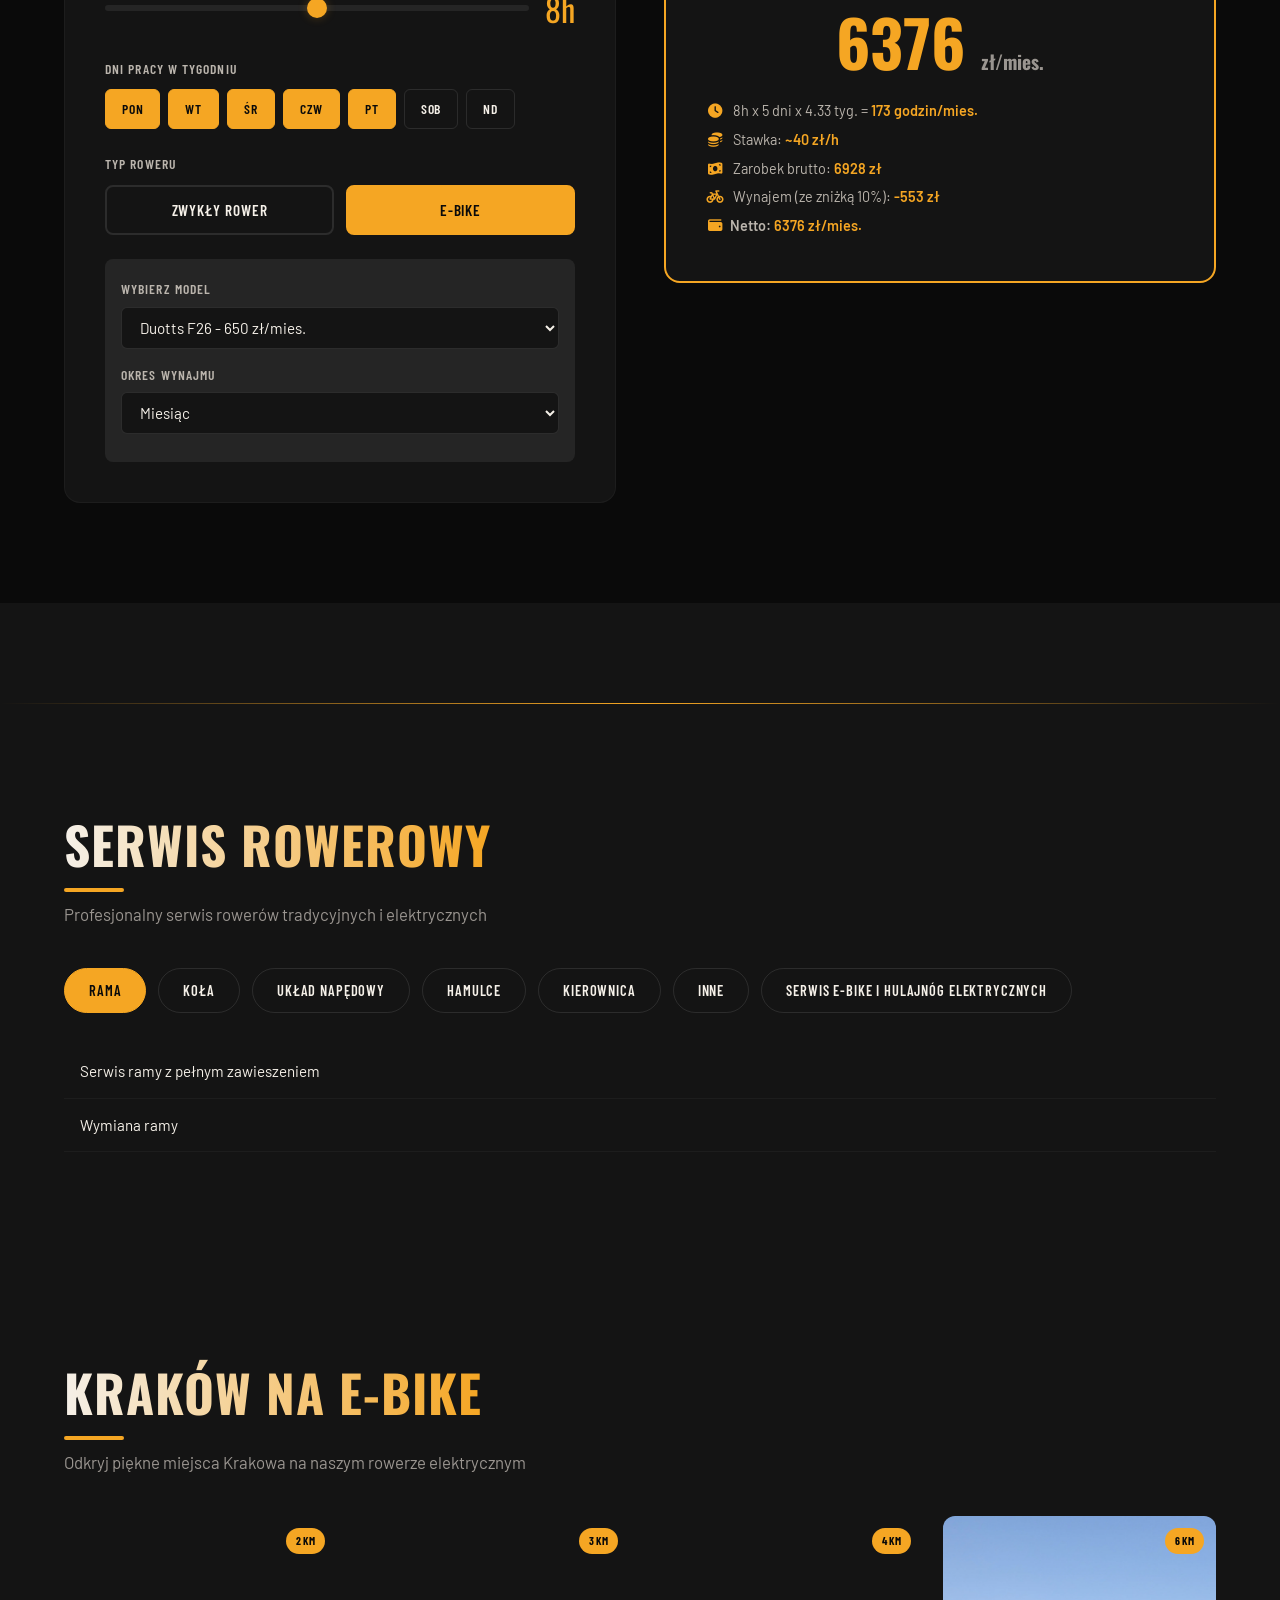
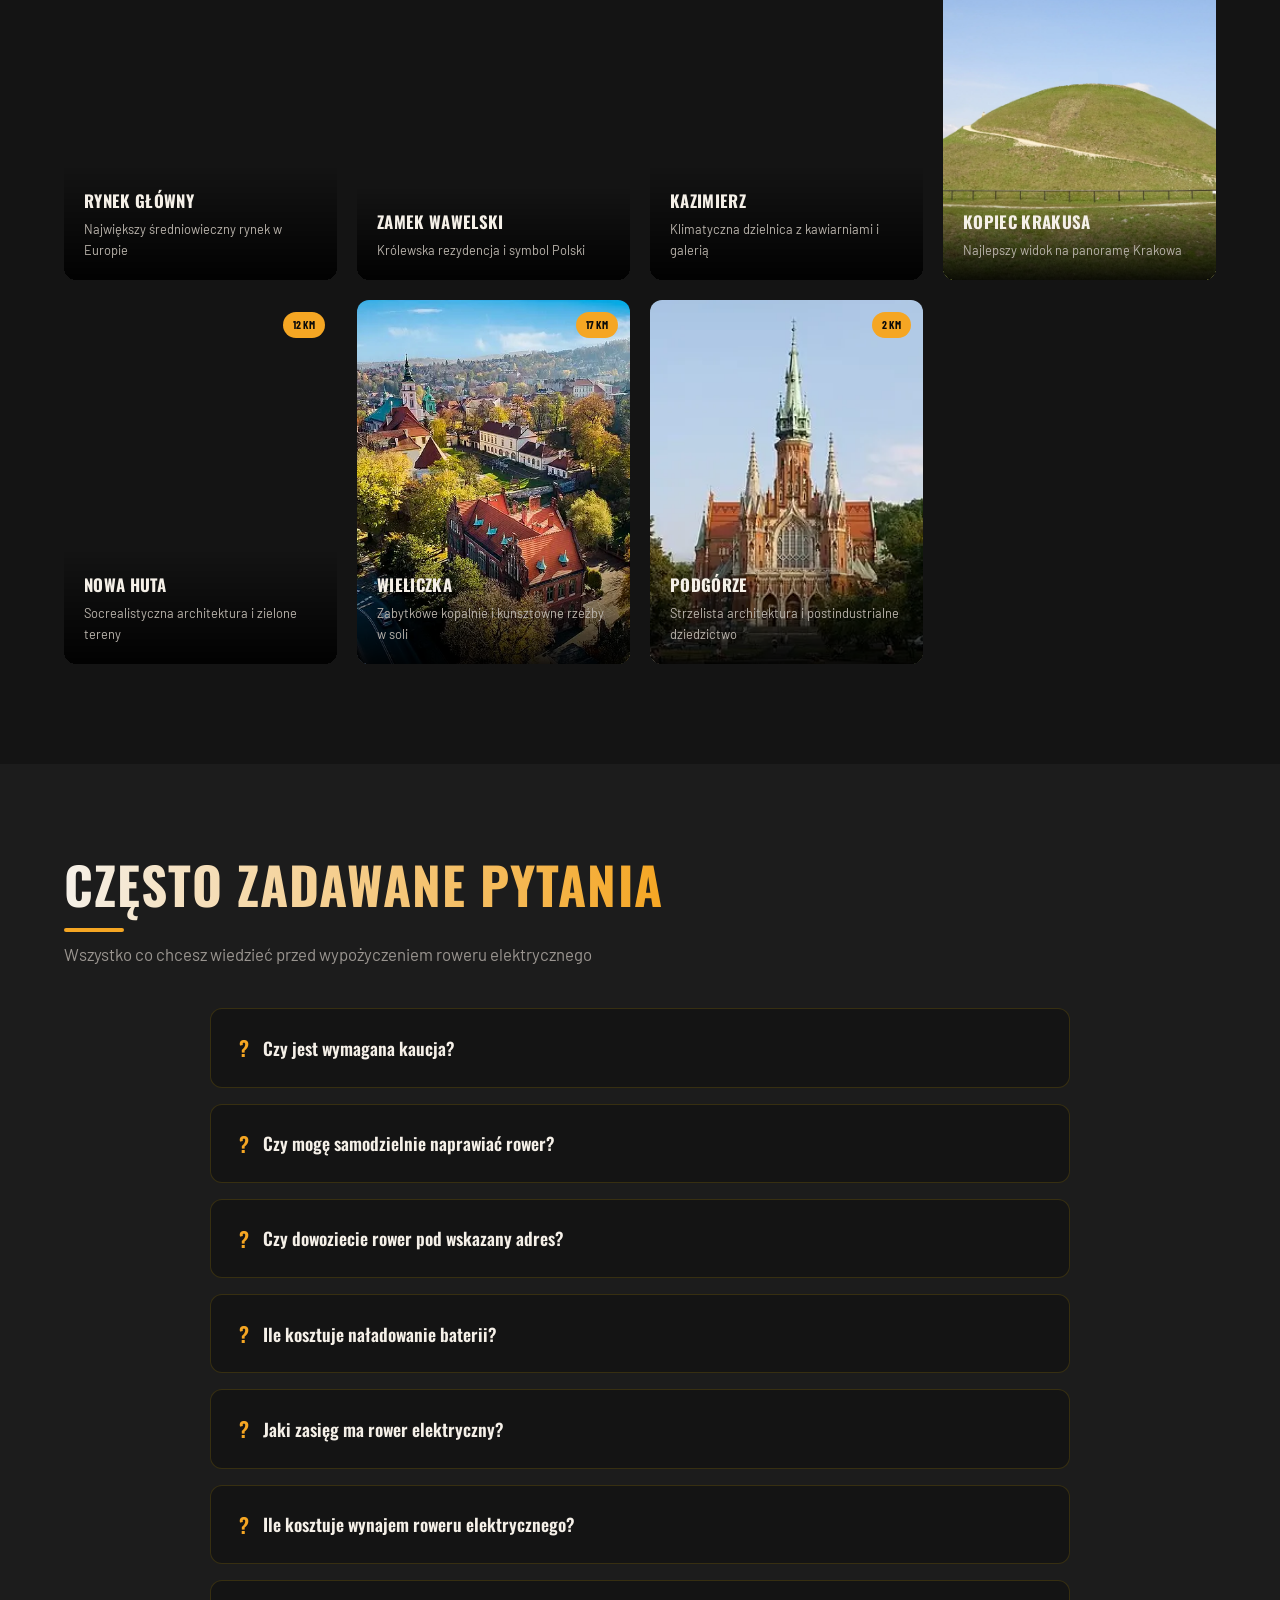
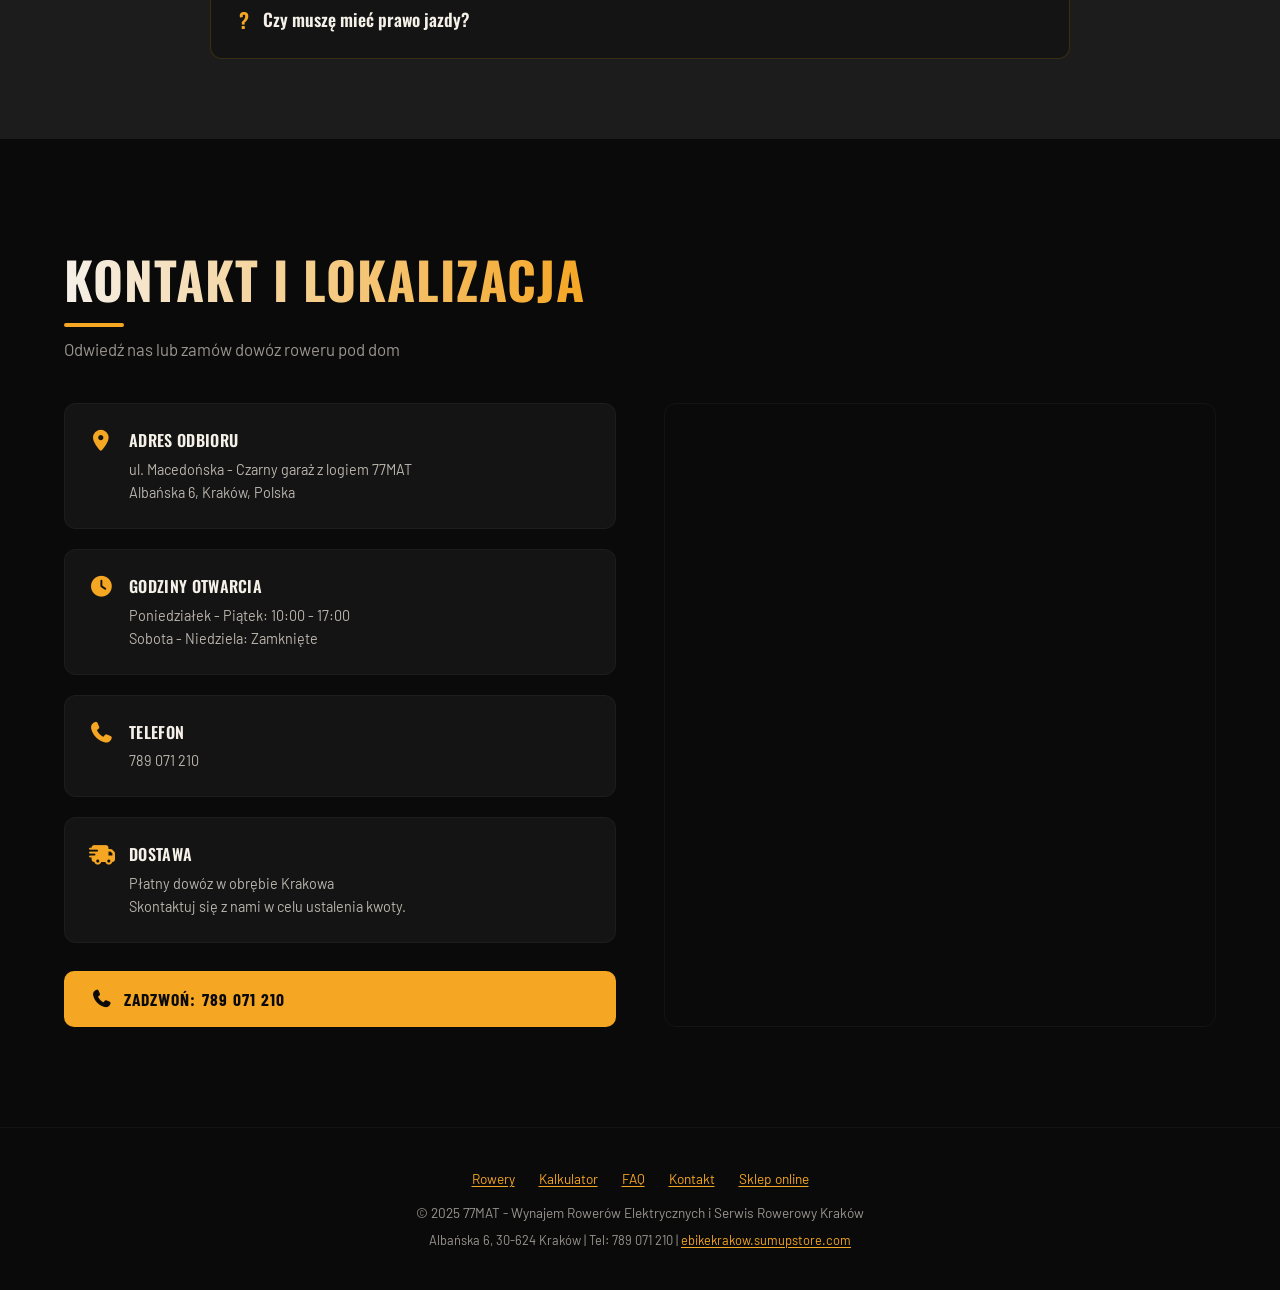
==== commit f4c35c44: "Update index.html" ====
--- a/index.html
+++ b/index.html
@@ -20,7 +20,7 @@
 <meta name="ICBM" content="50.0389, 19.9236">
 <meta property="og:type" content="business.business">
 <meta property="og:title" content="77MAT - Wynajem Rowerów Elektrycznych Kraków">
-<meta property="og:description" content="Wypożycz rower elektryczny w Krakowie. Możliwy dowóz, 15% zniżki dla kurierów. Profesjonalny serwis rowerowy.">
+<meta property="og:description" content="Wypożycz rower elektryczny w Krakowie. Możliwy dowóz, 10% zniżki dla kurierów. Profesjonalny serwis rowerowy.">
 <meta property="og:image" content="https://77mat.pl/img/77mat-logo.png">
 <meta property="og:url" content="https://77mat.pl">
 <meta property="og:site_name" content="77MAT E-Bike Kraków">
@@ -283,7 +283,7 @@
 .contact-map iframe{width:100%;height:100%;min-height:400px;border:0}
 .phone-btn{display:inline-flex;align-items:center;gap:10px;background:var(--amber);color:var(--black);padding:14px 28px;border-radius:var(--radius);font-family:'Barlow Condensed',sans-serif;font-weight:700;font-size:1.1rem;text-transform:uppercase;letter-spacing:0.06em;transition:var(--transition);margin-top:8px}
 .phone-btn:hover{background:var(--amber-light);color:var(--black);transform:translateY(-2px);box-shadow:0 8px 30px var(--amber-glow)}
-@keyframes ring{0%{transform:rotate(0)}5%{transform:rotate(15deg)}10%{transform:rotate(-15deg)}15%{transform:rotate(15deg)}20%{transform:rotate(-15deg)}25%{transform:rotate(0)}100%{transform:rotate(0)}}
+@keyframes ring{0%{transform:rotate(0)}5%{transform:rotate(15deg)}10%{transform:rotate(-15deg)}10%{transform:rotate(15deg)}20%{transform:rotate(-15deg)}25%{transform:rotate(0)}100%{transform:rotate(0)}}
 .phone-btn i{animation:ring 4s ease-in-out infinite;will-change:transform}
 
 /* ── FOOTER ── */
@@ -378,7 +378,7 @@
 <noscript>
   <div style="background:#F5A623;color:#0A0A0A;padding:40px;text-align:center;font-family:sans-serif">
     <h1>77MAT - Wynajem Rowerów Elektrycznych Kraków</h1>
-    <p>Profesjonalny serwis rowerowy. Możliwość dowozu. 15% zniżki dla kurierów.</p>
+    <p>Profesjonalny serwis rowerowy. Możliwość dowozu. 10% zniżki dla kurierów.</p>
     <p>Albańska 6, Kraków | Tel: 789 071 210</p>
     <p><a href="https://ebikekrakow.sumupstore.com/">Wynajmij rower online</a></p>
   </div>
@@ -522,7 +522,7 @@
   <div class="container courier-inner">
     <div class="courier-text">
       <h2>Specjalna oferta dla kurierów</h2>
-      <p>Oferujemy 15% zniżki na wynajem rowerów elektrycznych dla wszystkich kurierów. Skorzystaj z naszej promocyjnej oferty i ciesz się szybkim, ekologicznym i tanim sposobem poruszania się po mieście.</p>
+      <p>Oferujemy 10% zniżki na wynajem rowerów elektrycznych dla wszystkich kurierów. Skorzystaj z naszej promocyjnej oferty i ciesz się szybkim, ekologicznym i tanim sposobem poruszania się po mieście.</p>
       <div class="courier-logos">
         <span>Glovo</span><span>Wolt</span><span>Uber Eats</span><span>Bolt Food</span><span>Pyszne.pl</span><span>Stuart</span>
       </div>
@@ -624,10 +624,11 @@
           <a href="tel:+48789071210" class="btn btn-outline btn-sm"><i class="fas fa-phone"></i> Zadzwoń</a>
         </div>
       </div>
-
-             <div class="bike-card reveal-scale">
+      </div>
+
+             <div class="bike-card reverse reveal-scale">
       <div class="bike-img-wrap">
-        <img src="img/duottsf26.webp" alt="Hulajnoga Apollo" width="800" height="600" loading="lazy" style="aspect-ratio:4/3;width:100%;height:auto">
+        <img src="img/duottsf26.webp" alt="Eahora Romeo Ultra II" width="800" height="600" loading="lazy" style="aspect-ratio:4/3;width:100%;height:auto">
       </div>
       <div class="bike-info">
         <div class="bike-tag">Potężny roower elektryczny Eahora</div>
@@ -653,6 +654,7 @@
         </div>
       </div>
     </div> 
+
     <div class="bike-card reveal-scale">
       <div class="bike-img-wrap">
         <img src="img/litebike.webp" alt="Lite Bike - lekki miejski e-bike 36V" width="800" height="600" loading="lazy" style="aspect-ratio:4/3;width:100%;height:auto;object-fit:contain">
@@ -692,7 +694,7 @@
     </div>
     <div class="steps-grid">
       <div class="step-card reveal"><div class="step-number">1</div><h4>Zadzwoń lub napisz</h4><p>Skontaktuj się przez telefon. Doradzimy, który model pasuje do Twoich potrzeb i sprawdzimy dostępność.</p></div>
-      <div class="step-card reveal"><div class="step-number">2</div><h4>Wybierz model i okres</h4><p>Dobierz rower i czas wynajmu — od doby do kilku miesięcy. Pakiety tygodniowe i miesięczne ze zniżką 15% dla kurierów.</p></div>
+      <div class="step-card reveal"><div class="step-number">2</div><h4>Wybierz model i okres</h4><p>Dobierz rower i czas wynajmu — od doby do kilku miesięcy. Pakiety tygodniowe i miesięczne ze zniżką 10% dla kurierów.</p></div>
       <div class="step-card reveal"><div class="step-number">3</div><h4>Dowóz pod drzwi</h4><p>Za opłatą dowieziemy rower pod Twój adres w Krakowie. Omówimy razem obsługę roweru i podpiszemy umowę.</p></div>
       <div class="step-card reveal"><div class="step-number">4</div><h4>Jeździsz bez troski</h4><p>Kaucja 100 zł wraca po oddaniu roweru. Usterki? Dzwoń do nas.</p></div>
     </div>
@@ -741,7 +743,7 @@
 <section class="calc-section" id="calculator">
   <div class="container">
     <h2 class="section-title reveal">Kalkulator zarobków kuriera</h2>
-    <p class="section-subtitle reveal">Oblicz ile możesz zarobić z naszym rowerem jako kurier. Pamiętaj o 15% zniżce!</p>
+    <p class="section-subtitle reveal">Oblicz ile możesz zarobić z naszym rowerem jako kurier. Pamiętaj o 10% zniżce!</p>
     <div class="calc-grid">
       <div class="calc-form reveal-left">
         <div class="calc-field">
@@ -888,7 +890,7 @@
       </details>
       <details class="faq-item" itemscope itemprop="mainEntity" itemtype="https://schema.org/Question" style="background:var(--dark);border:1px solid rgba(253,199,0,0.15);border-radius:12px;overflow:hidden">
         <summary itemprop="name" style="padding:22px 28px;cursor:pointer;font-family:'Oswald',sans-serif;font-size:1.1rem;font-weight:600;color:var(--white);list-style:none;display:flex;align-items:center;gap:14px;user-select:none"><span style="color:var(--amber);font-size:1.3rem">?</span> Ile kosztuje wynajem roweru elektrycznego?</summary>
-        <div itemprop="acceptedAnswer" itemscope itemtype="https://schema.org/Answer" style="padding:0 28px 22px;color:var(--gray);line-height:1.7"><p itemprop="text">Wynajem zaczyna się od <strong style="color:var(--amber)">50 zł za dobę</strong>. Pakiety tygodniowe (od 160 zł) i miesięczne (od 530 zł). Kurierzy otrzymują <strong style="color:var(--amber)">15% zniżki</strong>.</p></div>
+        <div itemprop="acceptedAnswer" itemscope itemtype="https://schema.org/Answer" style="padding:0 28px 22px;color:var(--gray);line-height:1.7"><p itemprop="text">Wynajem zaczyna się od <strong style="color:var(--amber)">50 zł za dobę</strong>. Pakiety tygodniowe (od 160 zł) i miesięczne (od 530 zł). Kurierzy otrzymują <strong style="color:var(--amber)">10% zniżki</strong>.</p></div>
       </details>
       <details class="faq-item" itemscope itemprop="mainEntity" itemtype="https://schema.org/Question" style="background:var(--dark);border:1px solid rgba(253,199,0,0.15);border-radius:12px;overflow:hidden">
         <summary itemprop="name" style="padding:22px 28px;cursor:pointer;font-family:'Oswald',sans-serif;font-size:1.1rem;font-weight:600;color:var(--white);list-style:none;display:flex;align-items:center;gap:14px;user-select:none"><span style="color:var(--amber);font-size:1.3rem">?</span> Czy muszę mieć prawo jazdy?</summary>
@@ -1199,7 +1201,7 @@
   var b = '<i class="fas fa-clock" style="color:var(--amber);margin-right:6px"></i> ' + hours + 'h x ' + days + ' dni x 4.33 tyg. = <span class="highlight">' + Math.round(hours*days*W) + ' godzin/mies.</span><br>';
   b += '<i class="fas fa-coins" style="color:var(--amber);margin-right:6px"></i> Stawka: <span class="highlight">~' + rate + ' zł/h</span><br>';
   b += '<i class="fas fa-money-bill-wave" style="color:var(--amber);margin-right:6px"></i> Zarobek brutto: <span class="highlight">' + gross.toLocaleString('pl') + ' zł</span><br>';
-  if (bikeType === 'ebike') b += '<i class="fas fa-bicycle" style="color:var(--amber);margin-right:6px"></i> Wynajem (ze zniżką 15%): <span class="highlight">-' + Math.round(cost) + ' zł</span><br>';
+  if (bikeType === 'ebike') b += '<i class="fas fa-bicycle" style="color:var(--amber);margin-right:6px"></i> Wynajem (ze zniżką 10%): <span class="highlight">-' + Math.round(cost) + ' zł</span><br>';
   b += '<i class="fas fa-wallet" style="color:var(--amber);margin-right:6px"></i><strong>Netto: <span class="highlight">' + net.toLocaleString('pl') + ' zł/mies.</span></strong>';
   document.getElementById('calcBreakdown').innerHTML = b;
   if (bikeType === 'normal') document.getElementById('normalTipAmount').textContent = (Math.round(hours*40*days*W) - gross).toLocaleString('pl') + ' zł';
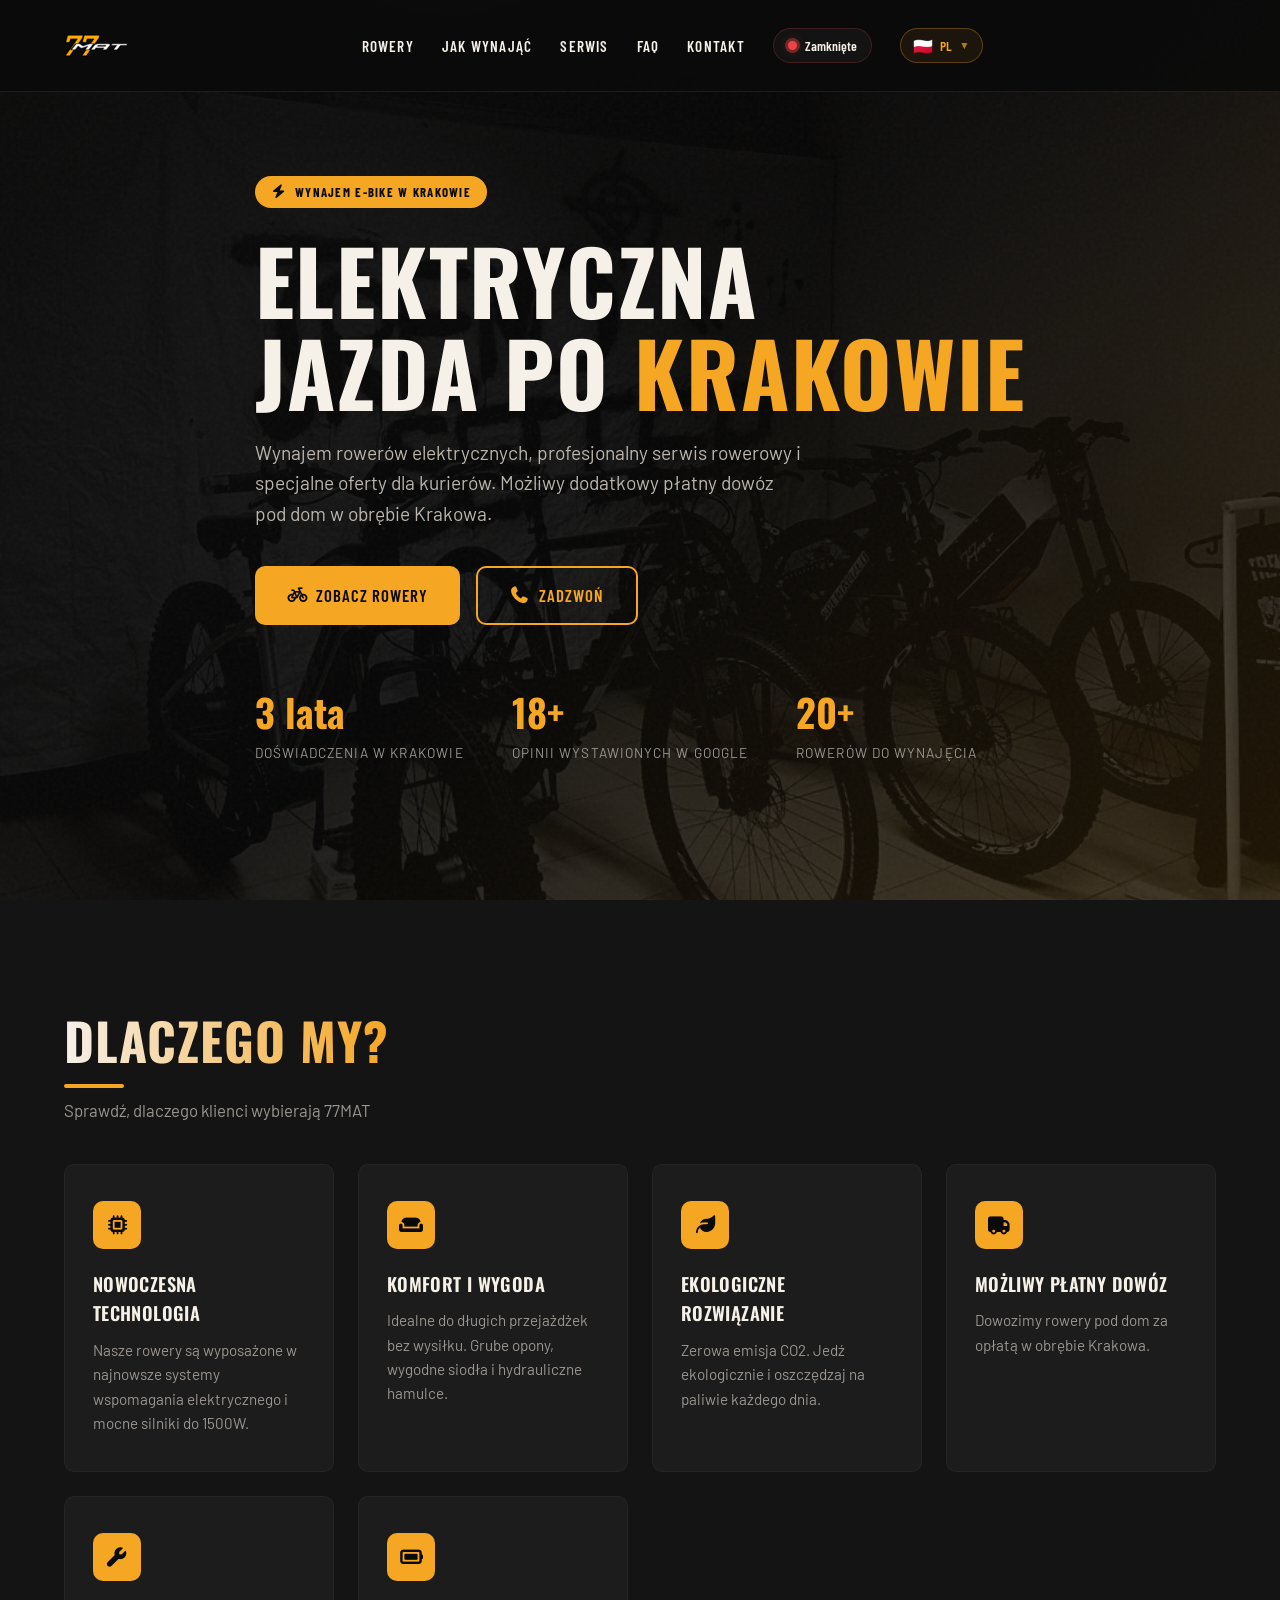
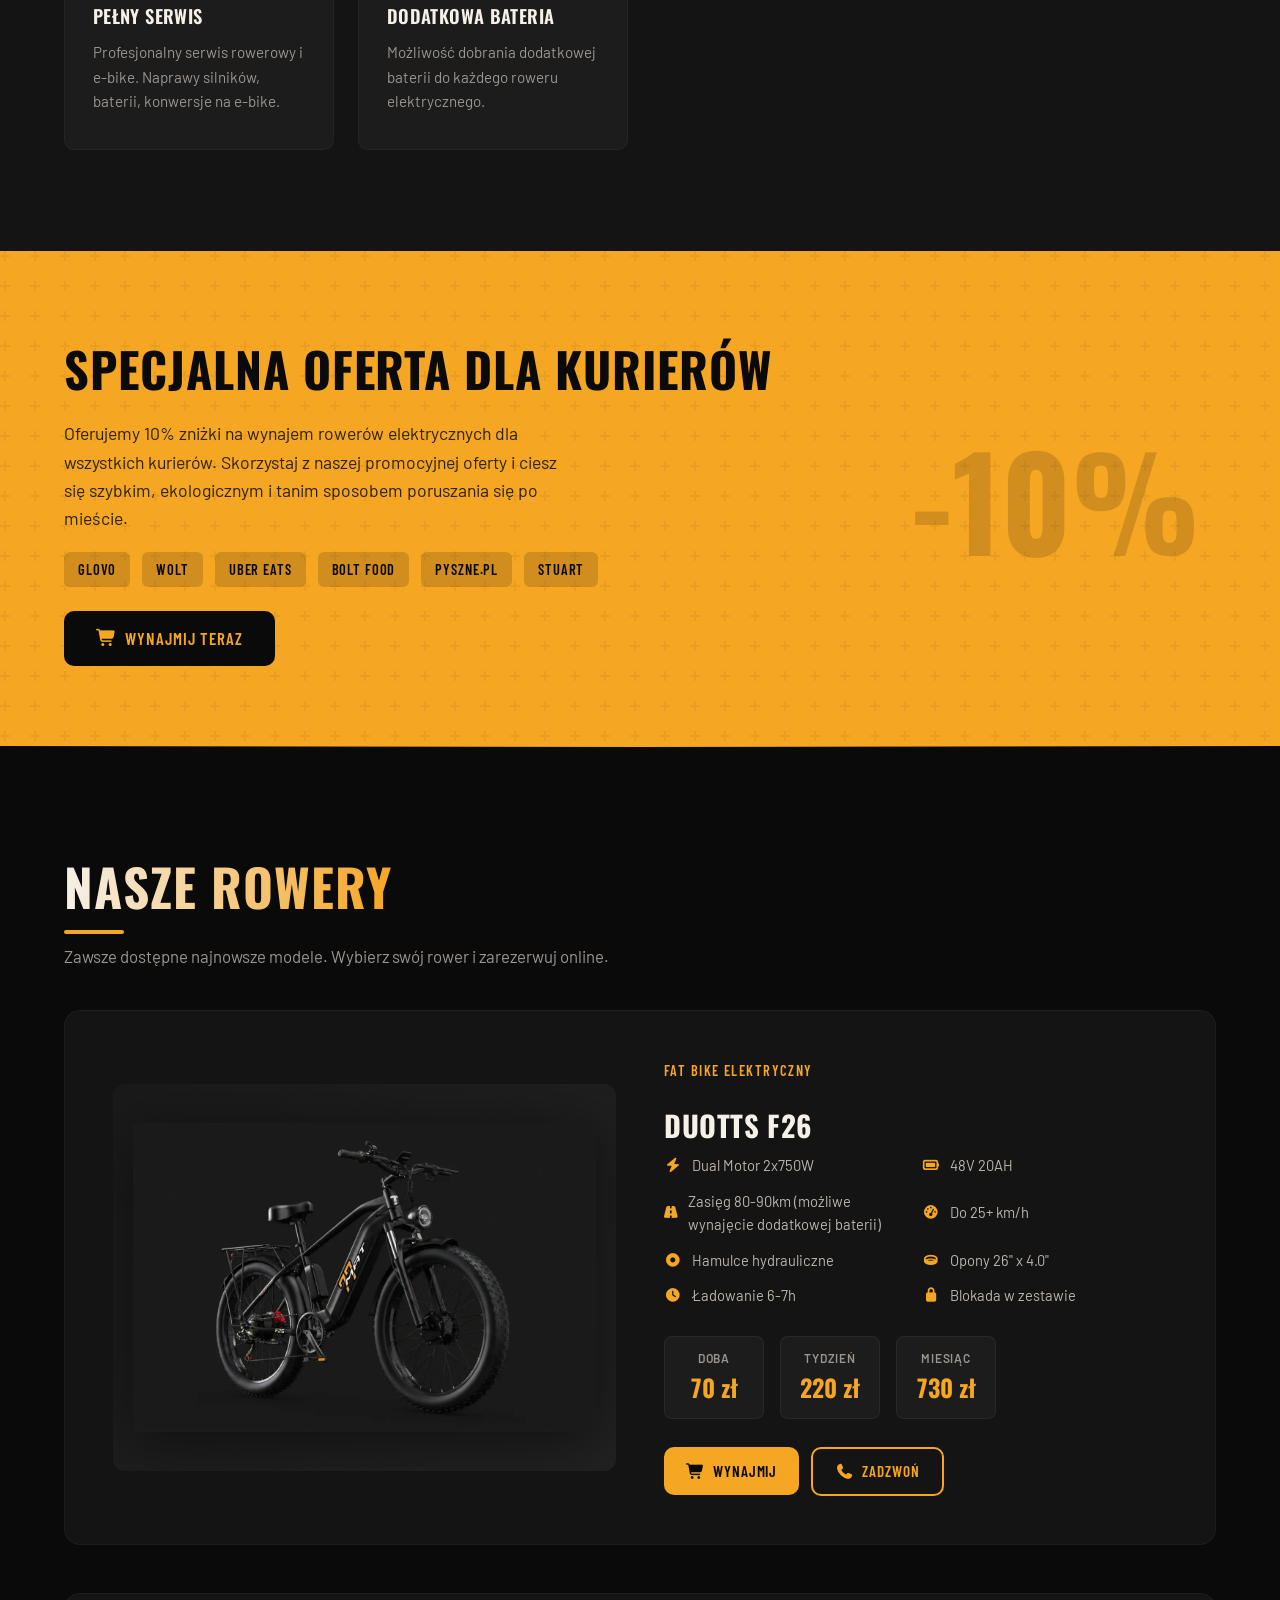
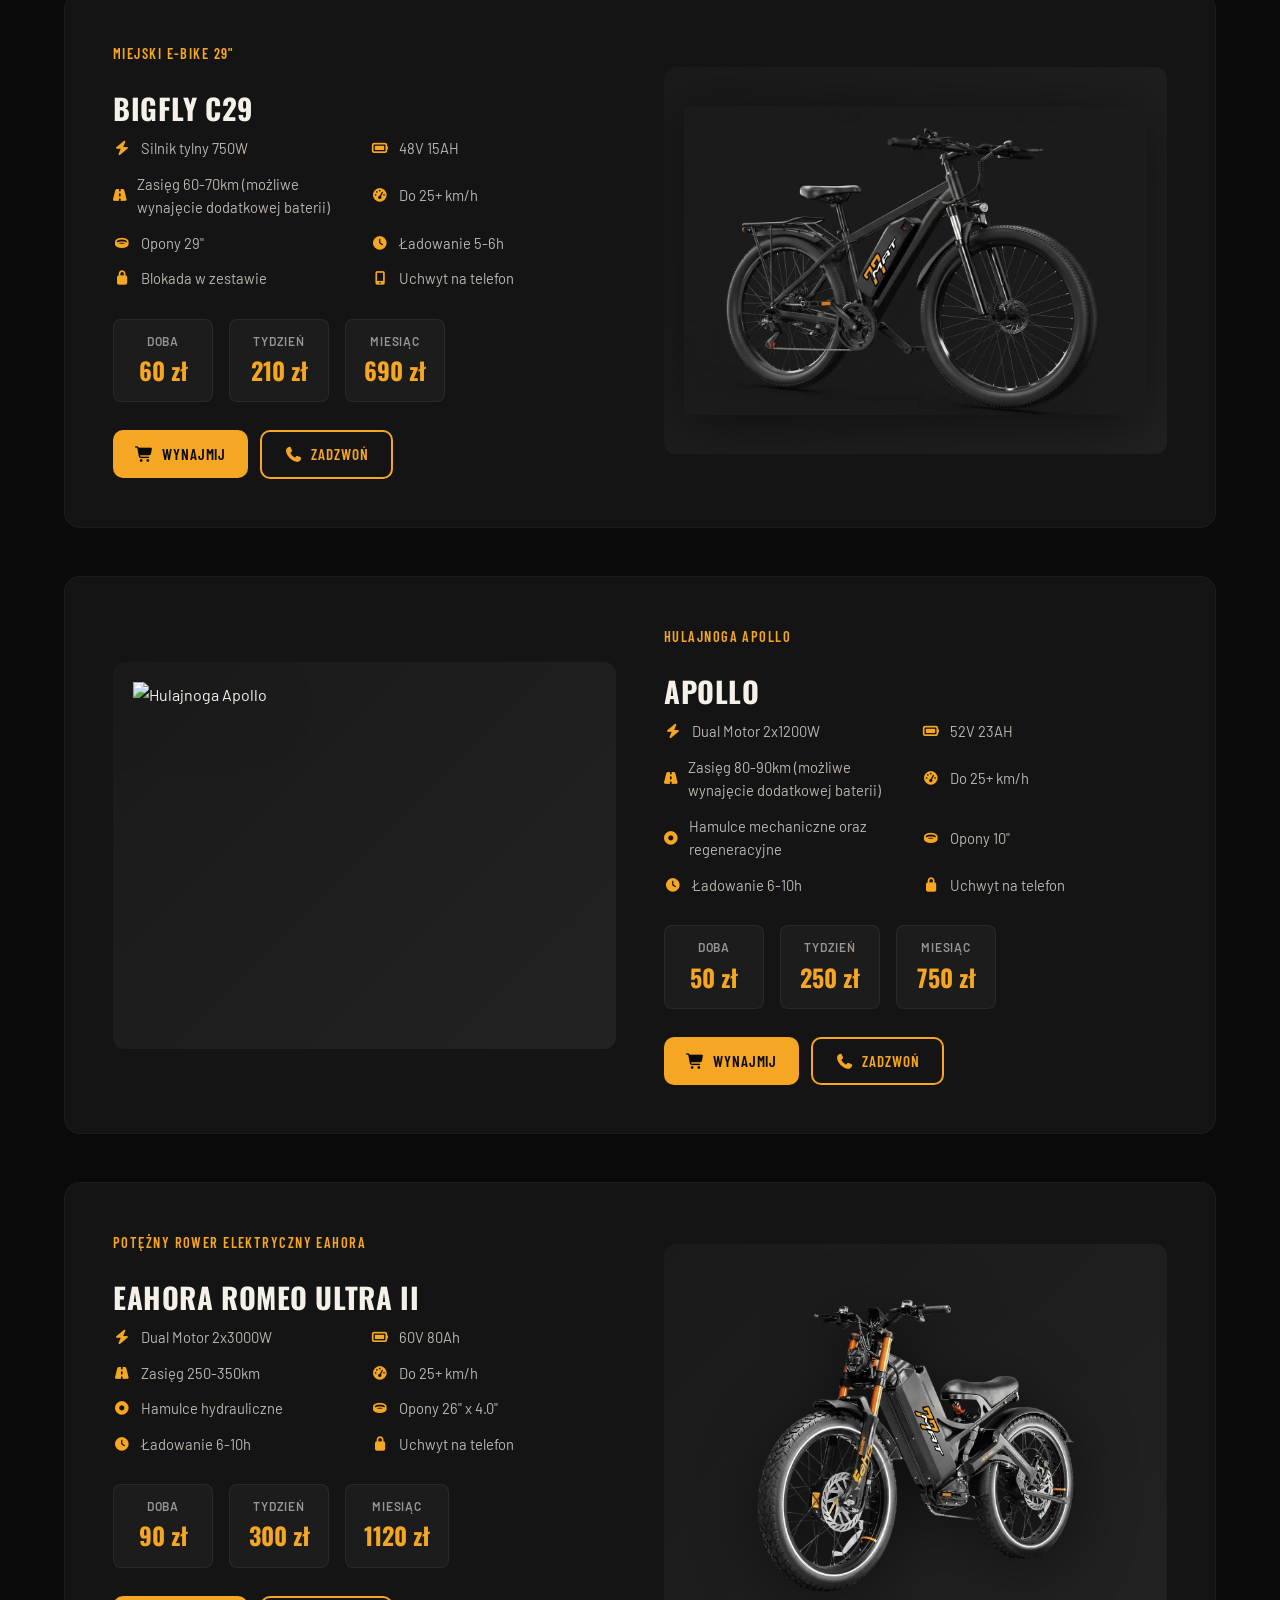
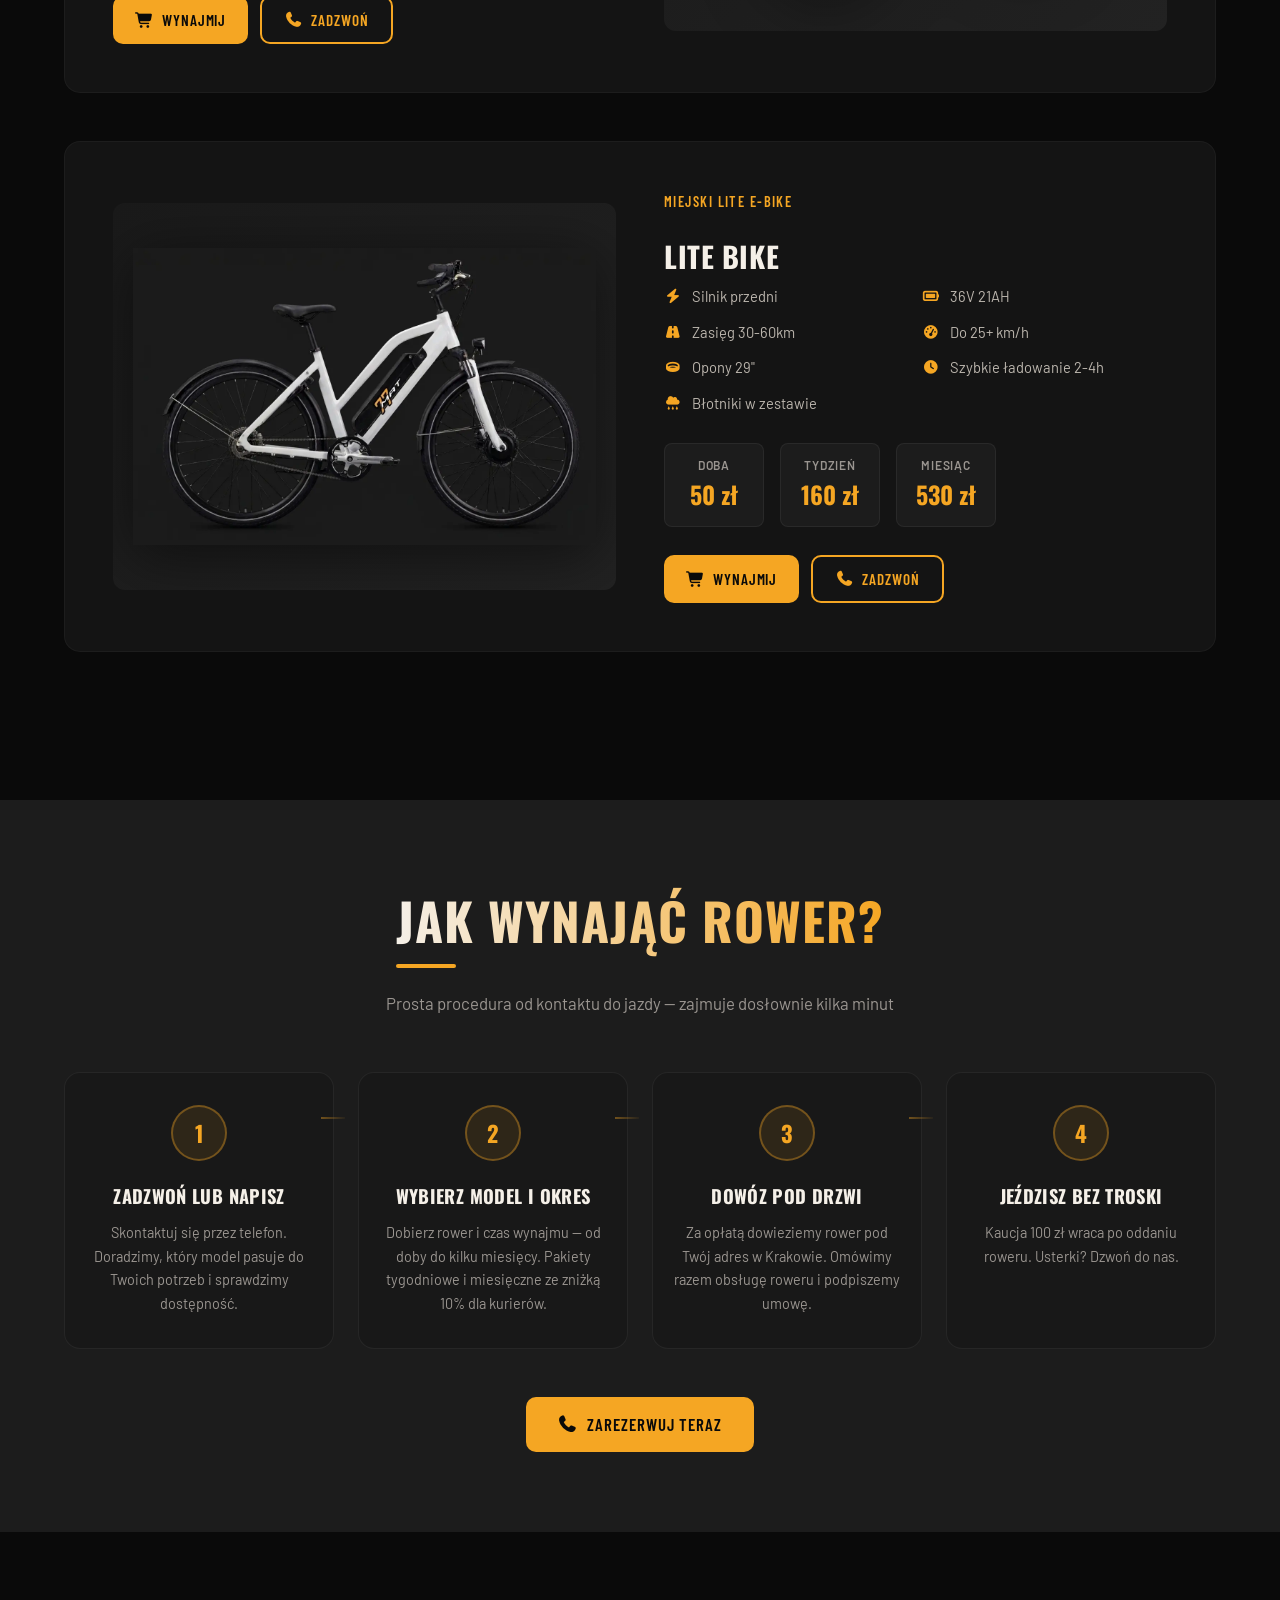
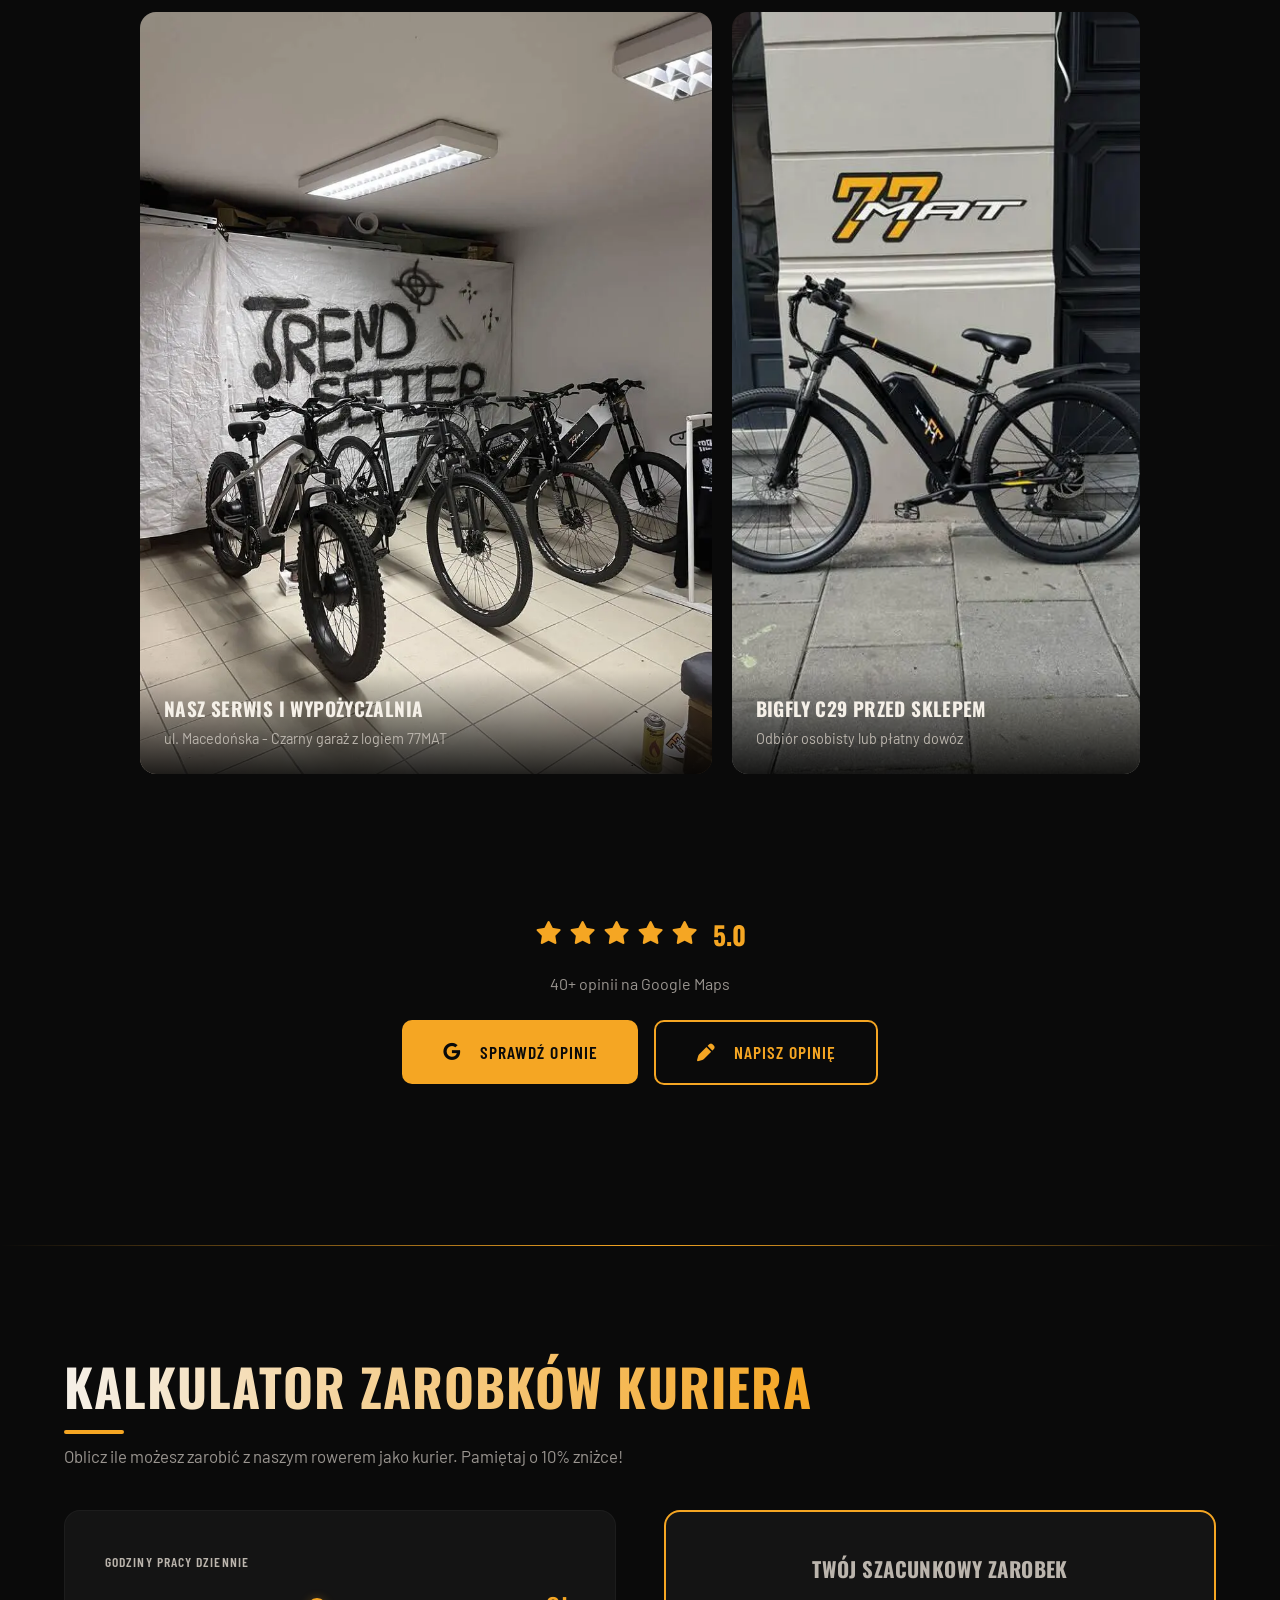
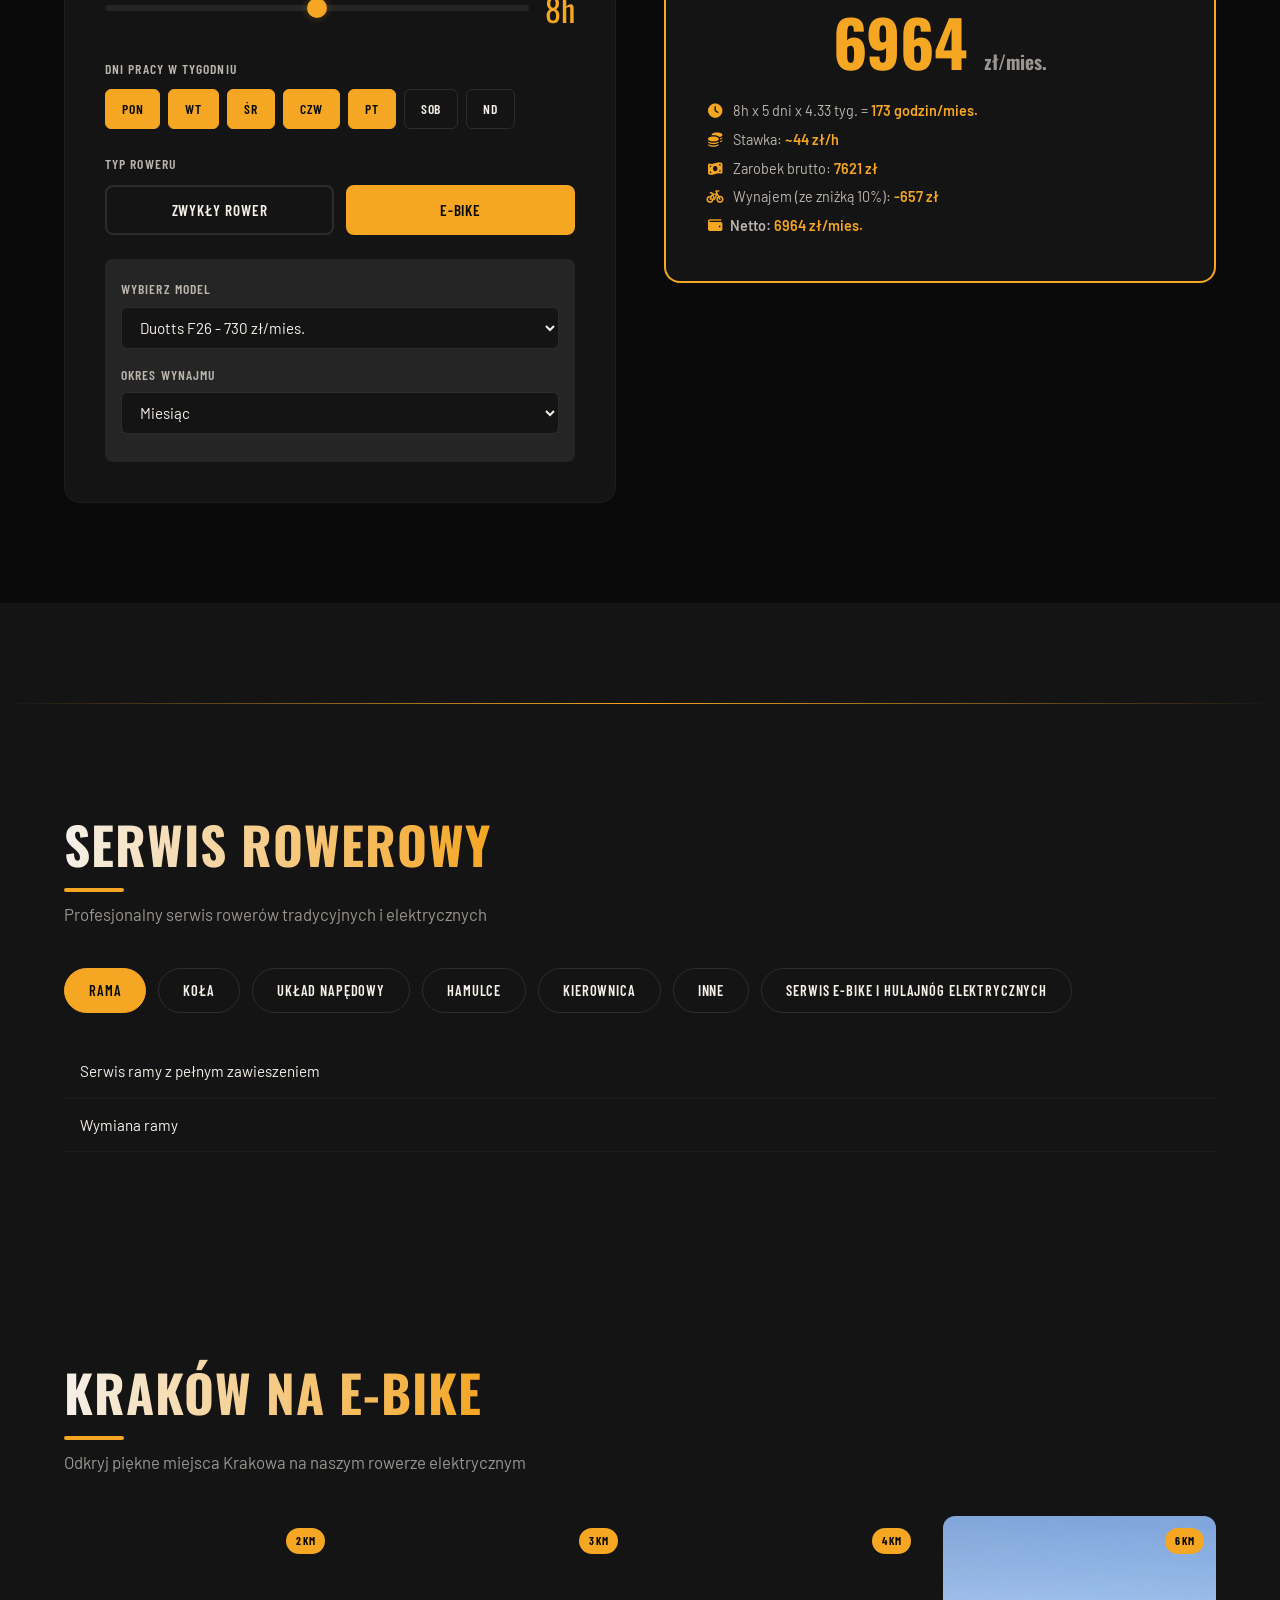
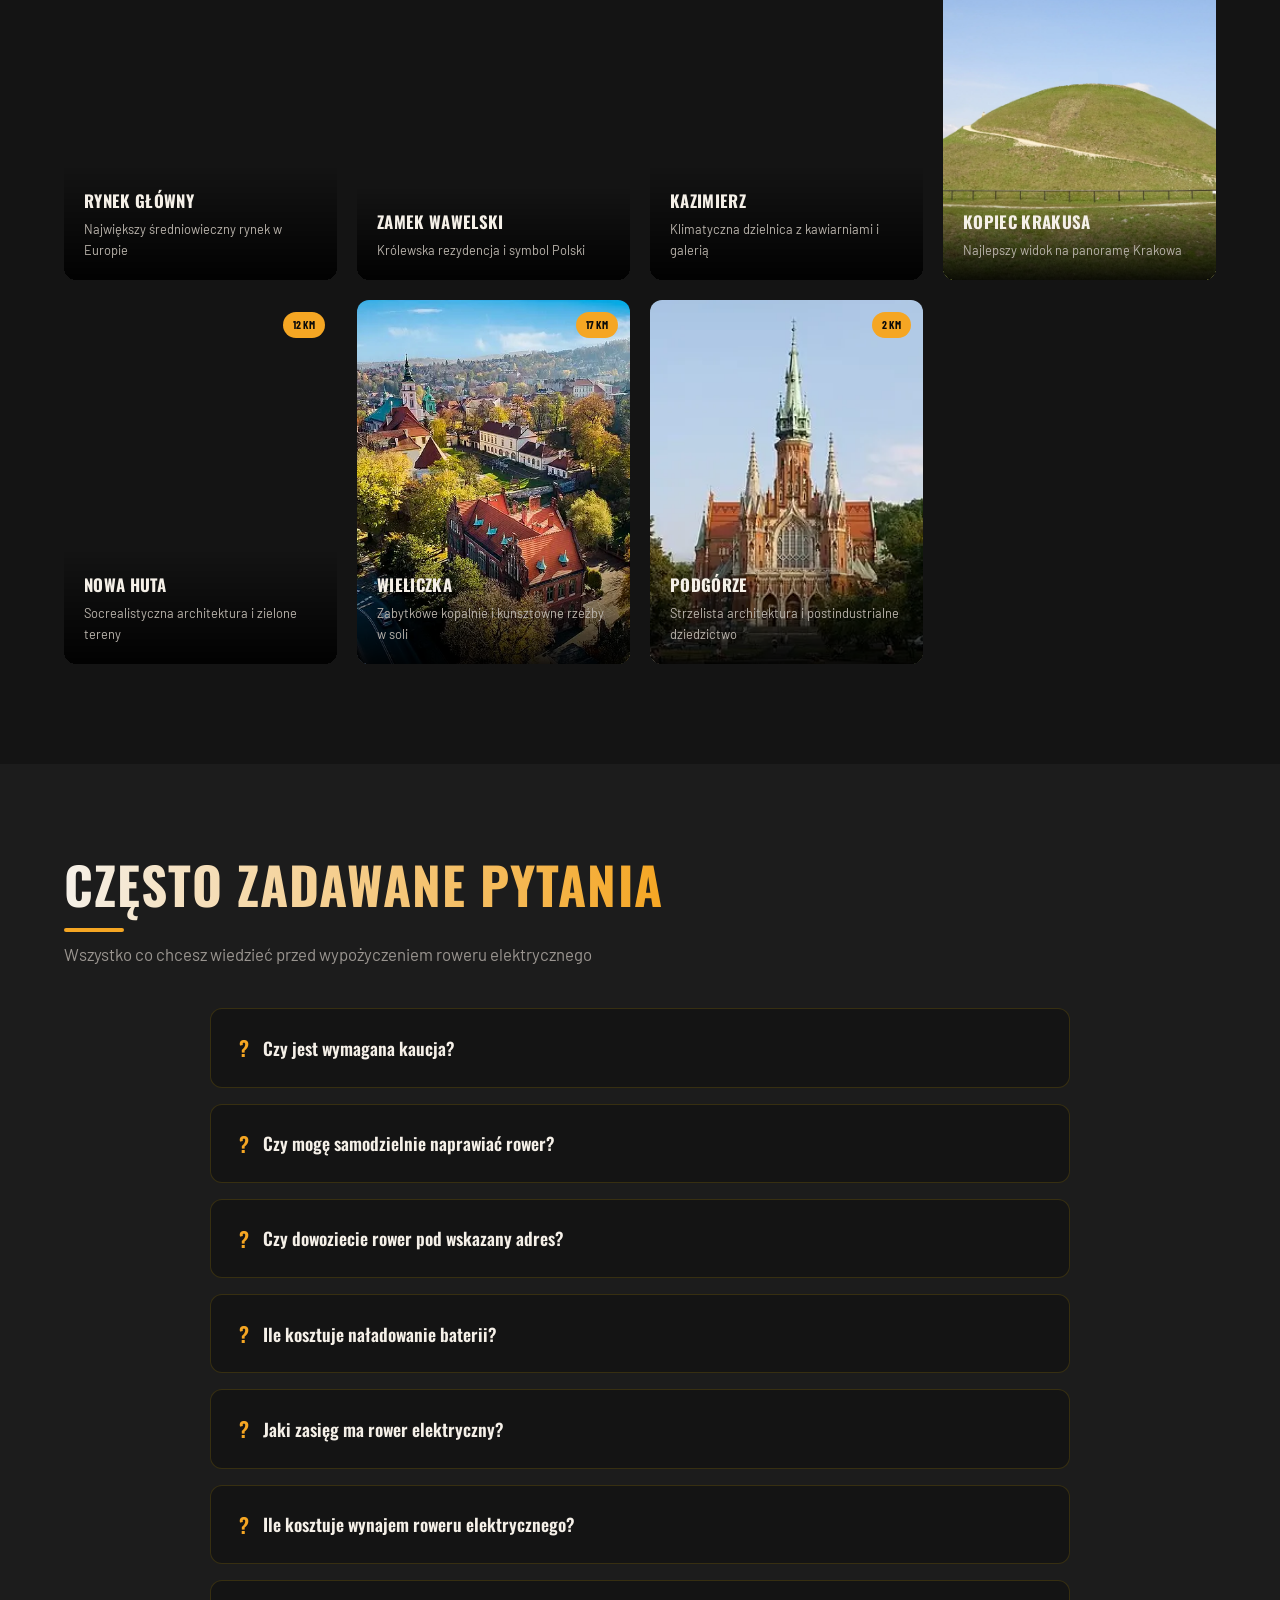
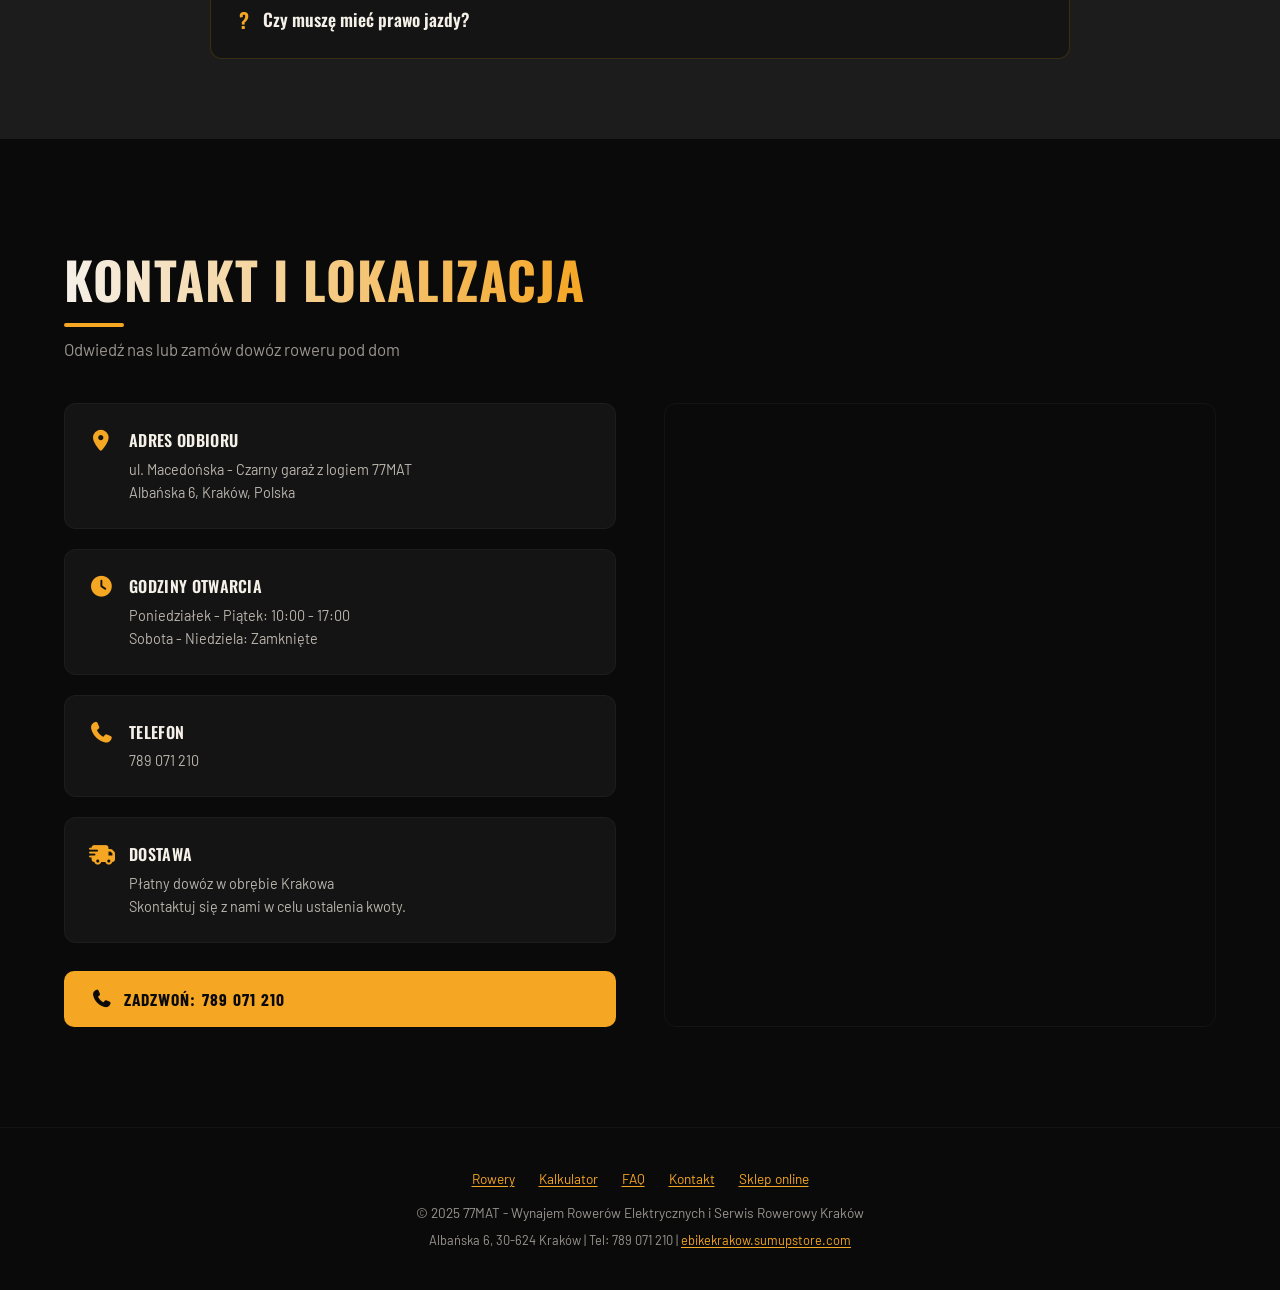
==== commit d9e3fe94: "Update index.html" ====
--- a/index.html
+++ b/index.html
@@ -599,7 +599,7 @@
 
         <div class="bike-card reveal-scale">
       <div class="bike-img-wrap">
-        <img src="img/duottsf26.webp" alt="Hulajnoga Apollo" width="800" height="600" loading="lazy" style="aspect-ratio:4/3;width:100%;height:auto">
+        <img src="img/apollo.webp" alt="Hulajnoga Apollo" width="800" height="600" loading="lazy" style="aspect-ratio:4/3;width:100%;height:auto">
       </div>
       <div class="bike-info">
         <div class="bike-tag">Hulajnoga Apollo</div>
@@ -610,7 +610,7 @@
           <div class="bike-spec"><i class="fas fa-road"></i> Zasięg 80-90km (możliwe wynajęcie dodatkowej baterii)</div>
           <div class="bike-spec"><i class="fas fa-tachometer-alt"></i> Do 25+ km/h</div>
           <div class="bike-spec"><i class="fas fa-circle-dot"></i> Hamulce mechaniczne oraz regeneracyjne</div>
-          <div class="bike-spec"><i class="fas fa-ring"></i> Opony 26" x 4.0"</div>
+          <div class="bike-spec"><i class="fas fa-ring"></i> Opony 10"</div>
           <div class="bike-spec"><i class="fas fa-clock"></i> Ładowanie 6-10h</div>
           <div class="bike-spec"><i class="fas fa-lock"></i> Uchwyt na telefon </div>
         </div>
@@ -628,10 +628,10 @@
 
              <div class="bike-card reverse reveal-scale">
       <div class="bike-img-wrap">
-        <img src="img/duottsf26.webp" alt="Eahora Romeo Ultra II" width="800" height="600" loading="lazy" style="aspect-ratio:4/3;width:100%;height:auto">
+        <img src="img/eahora.webp" alt="Eahora Romeo Ultra II" width="800" height="600" loading="lazy" style="aspect-ratio:4/3;width:100%;height:auto">
       </div>
       <div class="bike-info">
-        <div class="bike-tag">Potężny roower elektryczny Eahora</div>
+        <div class="bike-tag">Potężny rower elektryczny Eahora</div>
         <h3>Eahora Romeo Ultra II </h3>
         <div class="bike-specs">
           <div class="bike-spec"><i class="fas fa-bolt"></i> Dual Motor 2x3000W</div>
@@ -731,7 +731,7 @@
       <i class="fas fa-star" style="color:var(--amber);font-size:1.4rem"></i>
       <span style="font-family:'Oswald',sans-serif;font-size:1.6rem;font-weight:700;color:var(--amber);margin-left:8px">5.0</span>
     </div>
-    <p style="color:var(--gray);margin-bottom:24px;font-size:1rem">15+ opinii na Google Maps</p>
+    <p style="color:var(--gray);margin-bottom:24px;font-size:1rem">40+ opinii na Google Maps</p>
     <div style="display:flex;gap:16px;justify-content:center;flex-wrap:wrap">
       <a href="https://share.google/Eii12vF3jfM1W6lqk" target="_blank" rel="noopener" class="btn btn-primary" style="font-size:1.1rem;padding:16px 40px"><i class="fab fa-google" style="margin-right:8px"></i> Sprawdź opinie</a>
       <a href="https://search.google.com/local/writereview?placeid=ChIJTSxmlTxDFkcRp1J_Pnk1Ims" target="_blank" rel="noopener" class="btn btn-outline" style="font-size:1.1rem;padding:16px 40px"><i class="fas fa-pen" style="margin-right:8px"></i> Napisz opinię</a>
@@ -775,9 +775,10 @@
         <div class="calc-ebike-options show" id="ebikeOptions">
           <label style="font-family:'Barlow Condensed',sans-serif;font-weight:600;text-transform:uppercase;letter-spacing:0.08em;font-size:0.85rem;color:var(--gray-light)">Wybierz model</label>
           <select id="ebikeModel" aria-label="Wybierz model roweru">
-            <option value="f26">Duotts F26 - 650 zł/mies.</option>
+            <option value="f26">Duotts F26 - 730 zł/mies.</option>
             <option value="c29">Bigfly C29 - 690 zł/mies.</option>
             <option value="lite">Lite Bike - 530 zł/mies.</option>
+            <option value="eahora">Eahora Romeo Ultra II - 1120 zł/mies.</option>
           </select>
           <label style="font-family:'Barlow Condensed',sans-serif;font-weight:600;text-transform:uppercase;letter-spacing:0.08em;font-size:0.85rem;color:var(--gray-light)">Okres wynajmu</label>
           <select id="ebikeRental" aria-label="Okres wynajmu">
@@ -1187,13 +1188,13 @@
   var model = document.getElementById('ebikeModel').value;
   var rental = document.getElementById('ebikeRental').value;
   var rate, cost = 0;
-  var prices = { f26: {day:70,week:189,month:650}, c29: {day:60,week:210,month:690}, lite: {day:50,week:160,month:530} };
+  var prices = { f26: {day:70,week:220,month:730}, c29: {day:60,week:210,month:690}, lite: {day:50,week:160,month:530} , eahora: {day:90,week:300,month:1120} , apollo: {day:50,week:250,month:750} };
   if (bikeType === 'ebike') {
-    rate = 40;
+    rate = 44;
     if (rental === 'month') cost = prices[model].month;
     else if (rental === 'week') cost = prices[model].week * W;
     else cost = prices[model].day * days * W;
-    cost *= 0.85;
+    cost *= 0.90; // 1 - 0.10 = 0.90 
   } else { rate = 20; }
   var gross = Math.round(hours * rate * days * W);
   var net = Math.round(gross - cost);
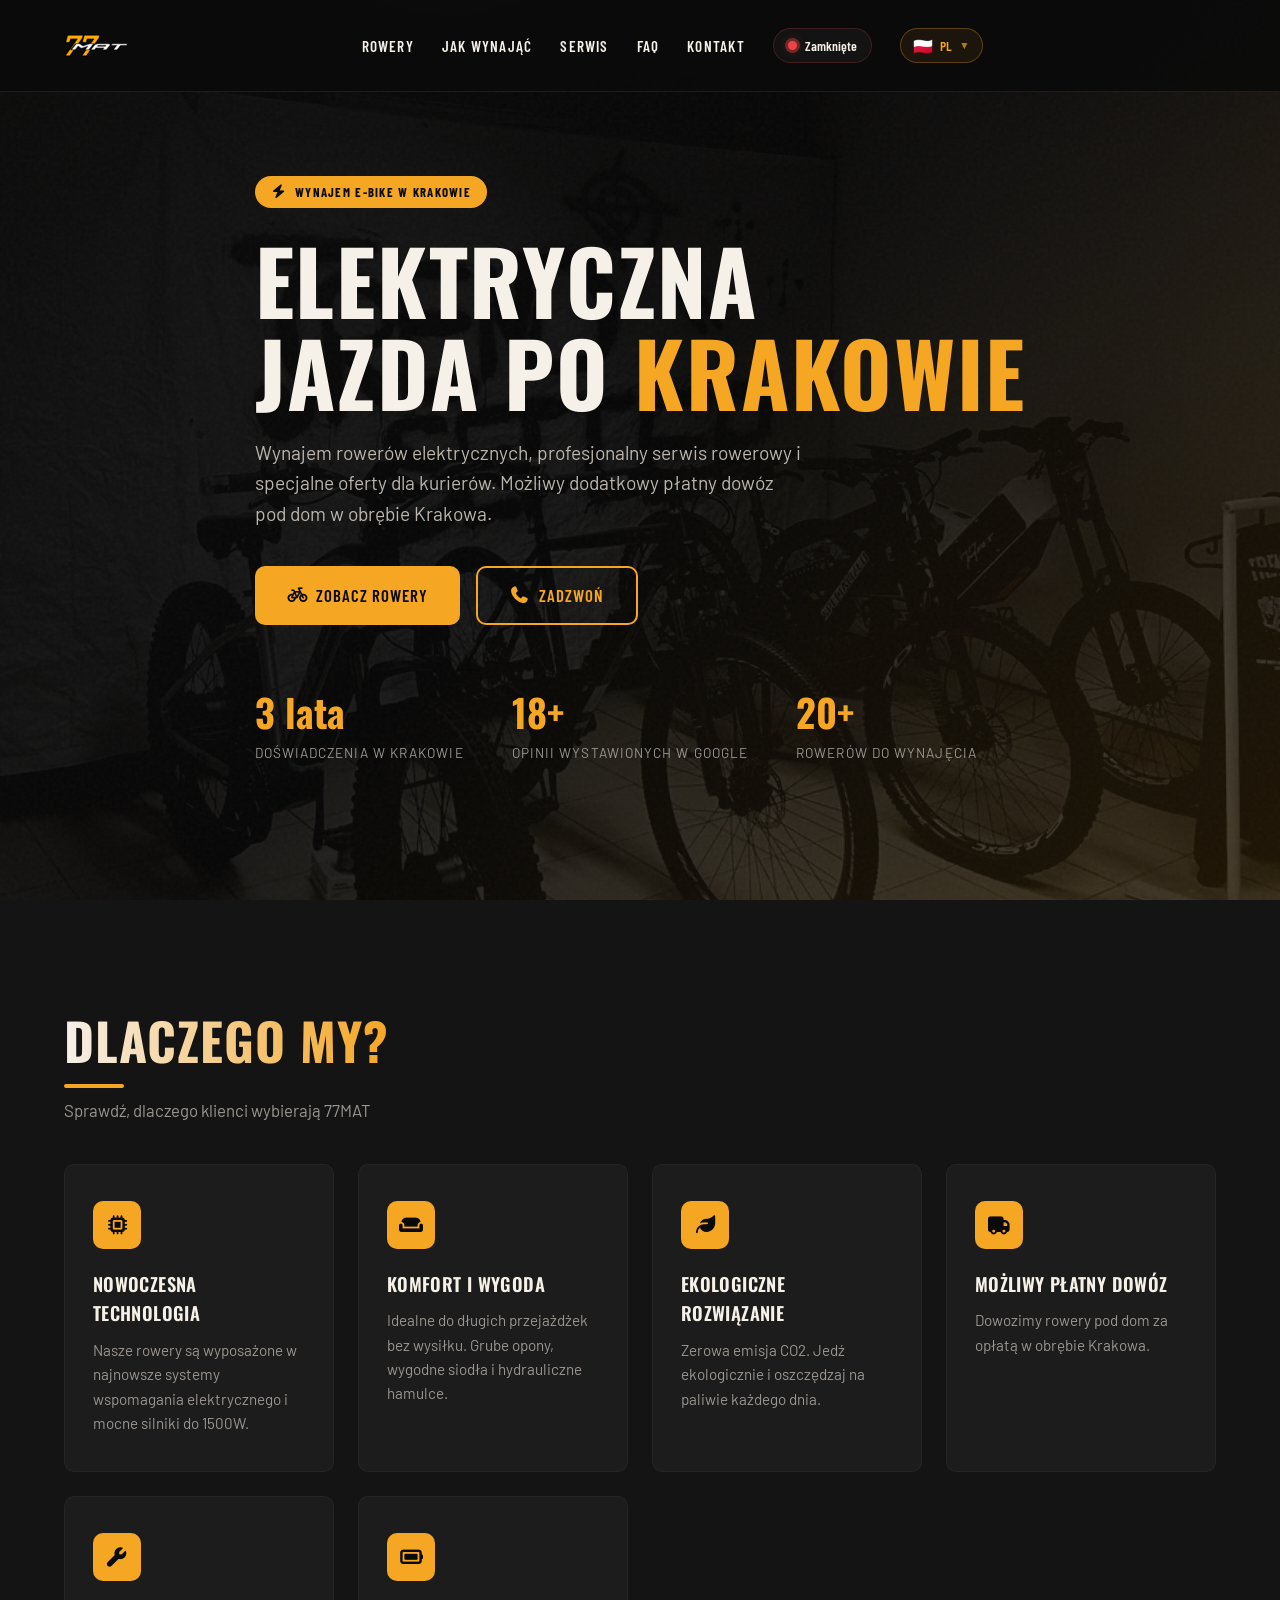
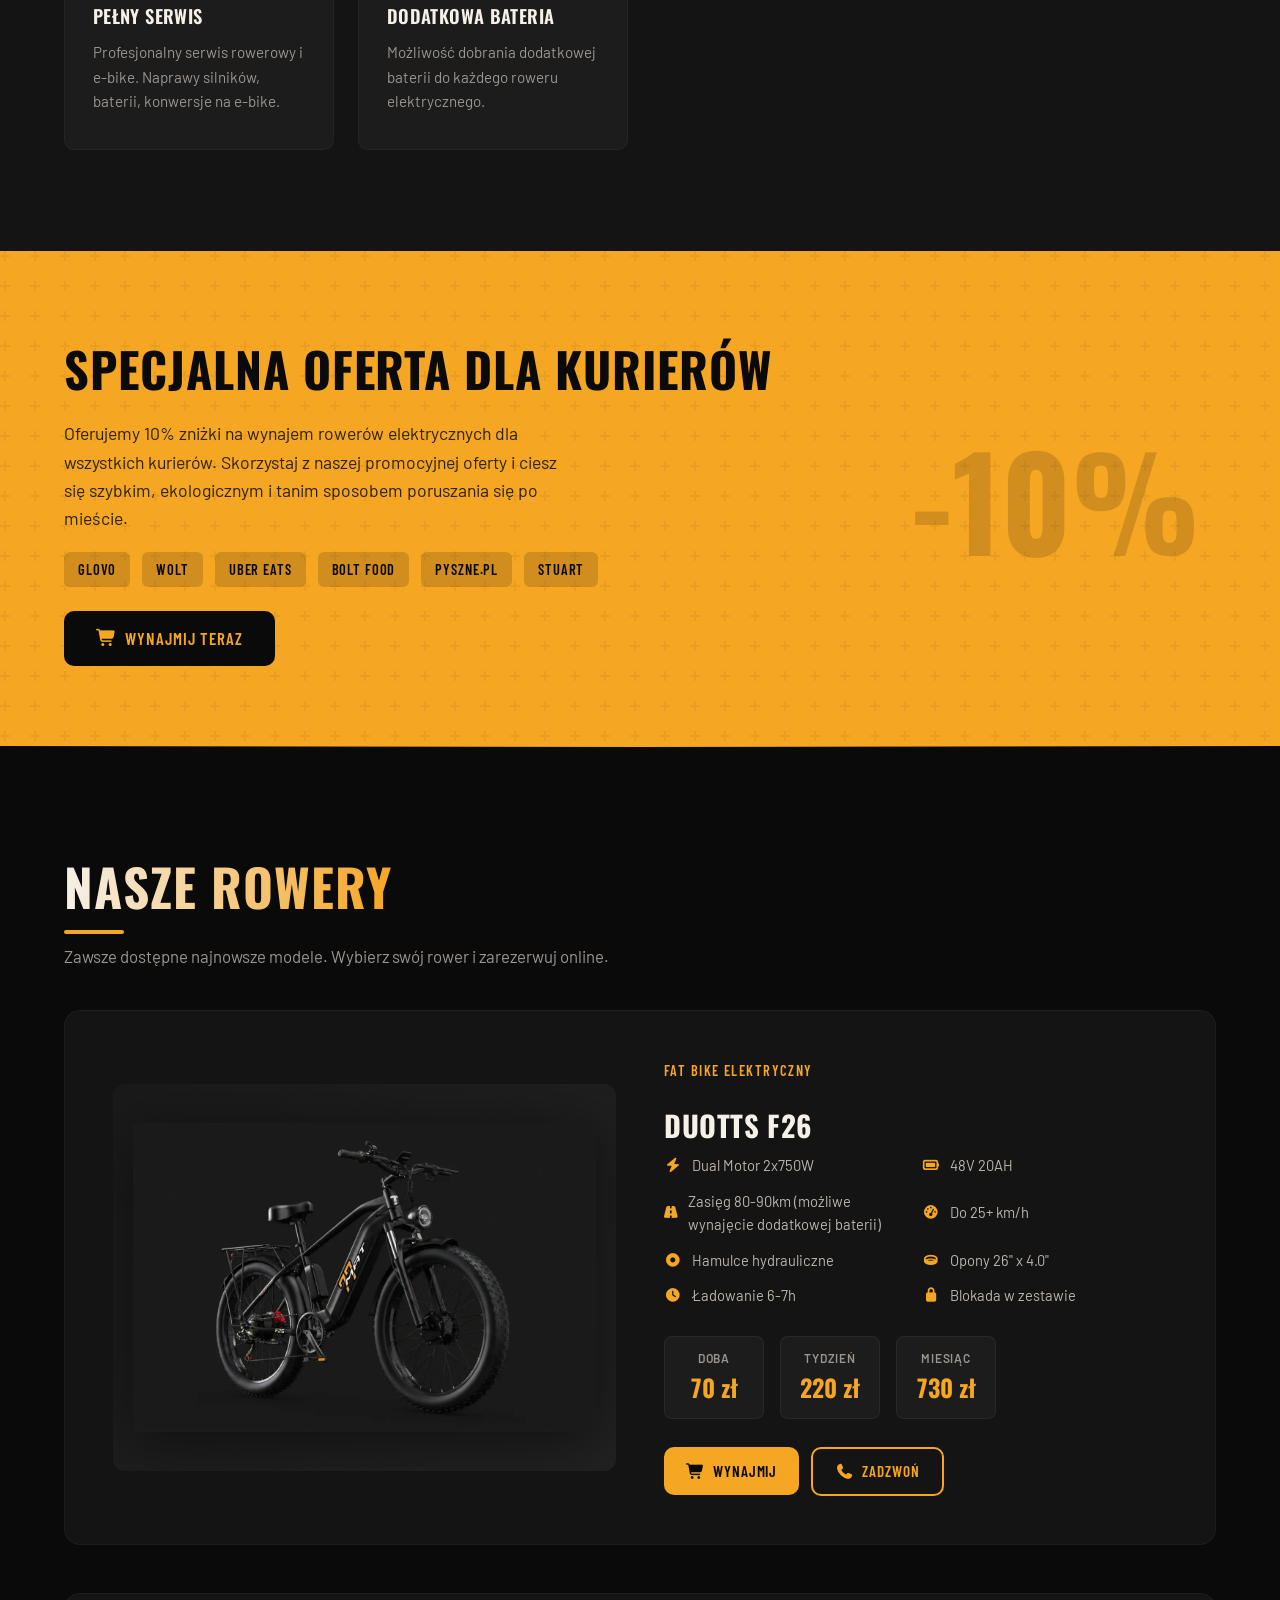
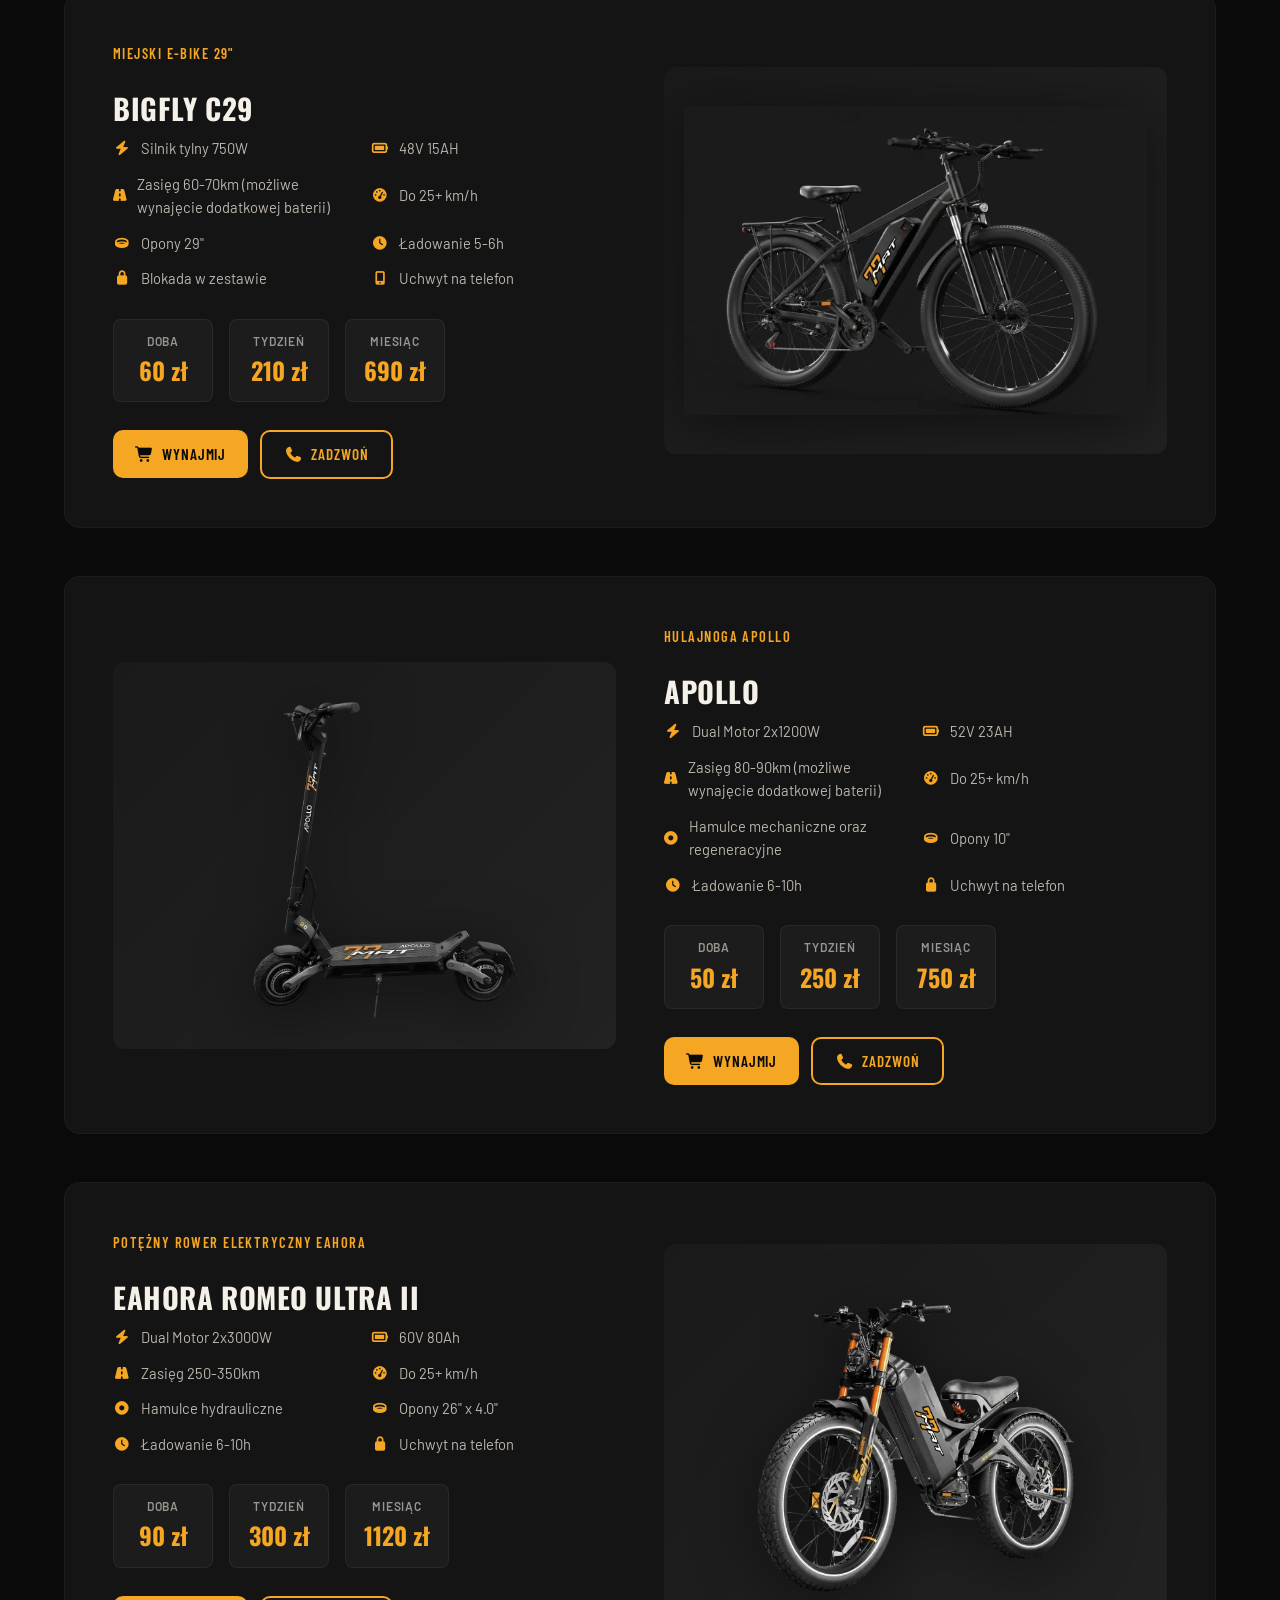
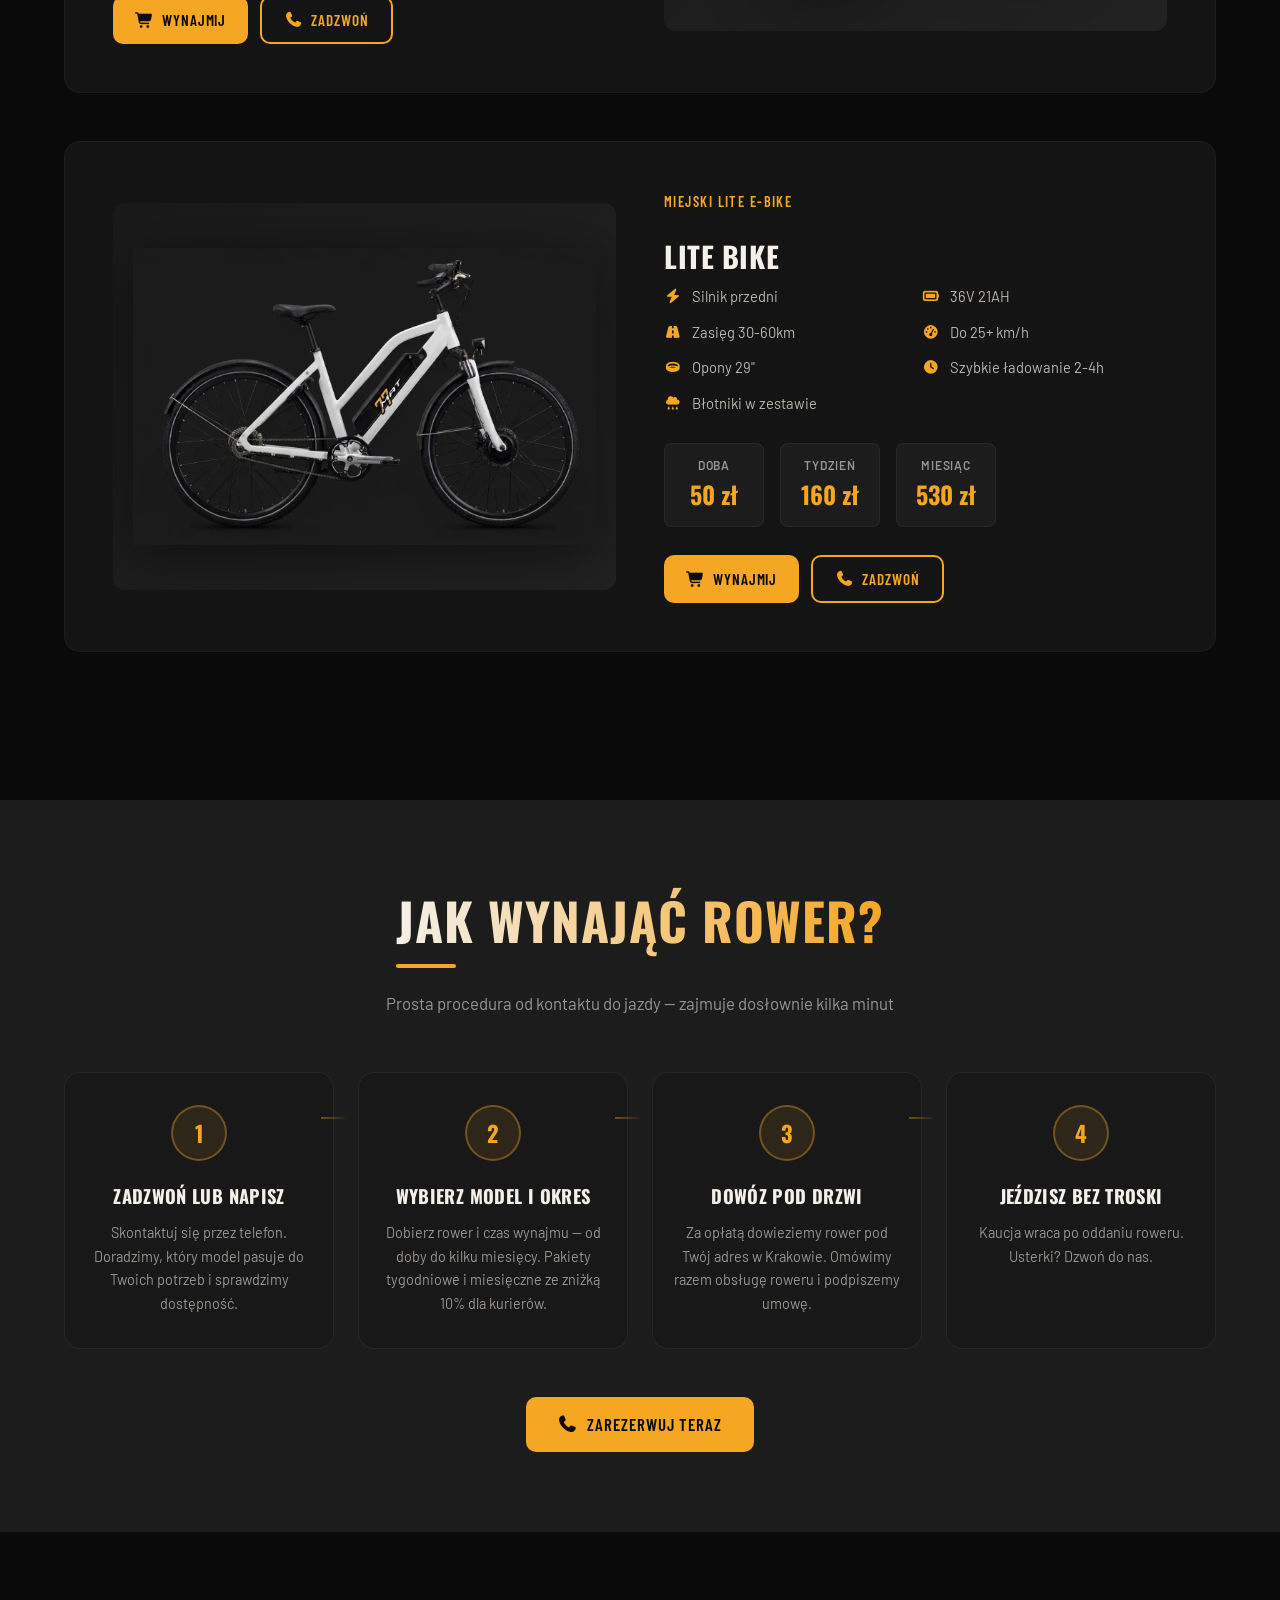
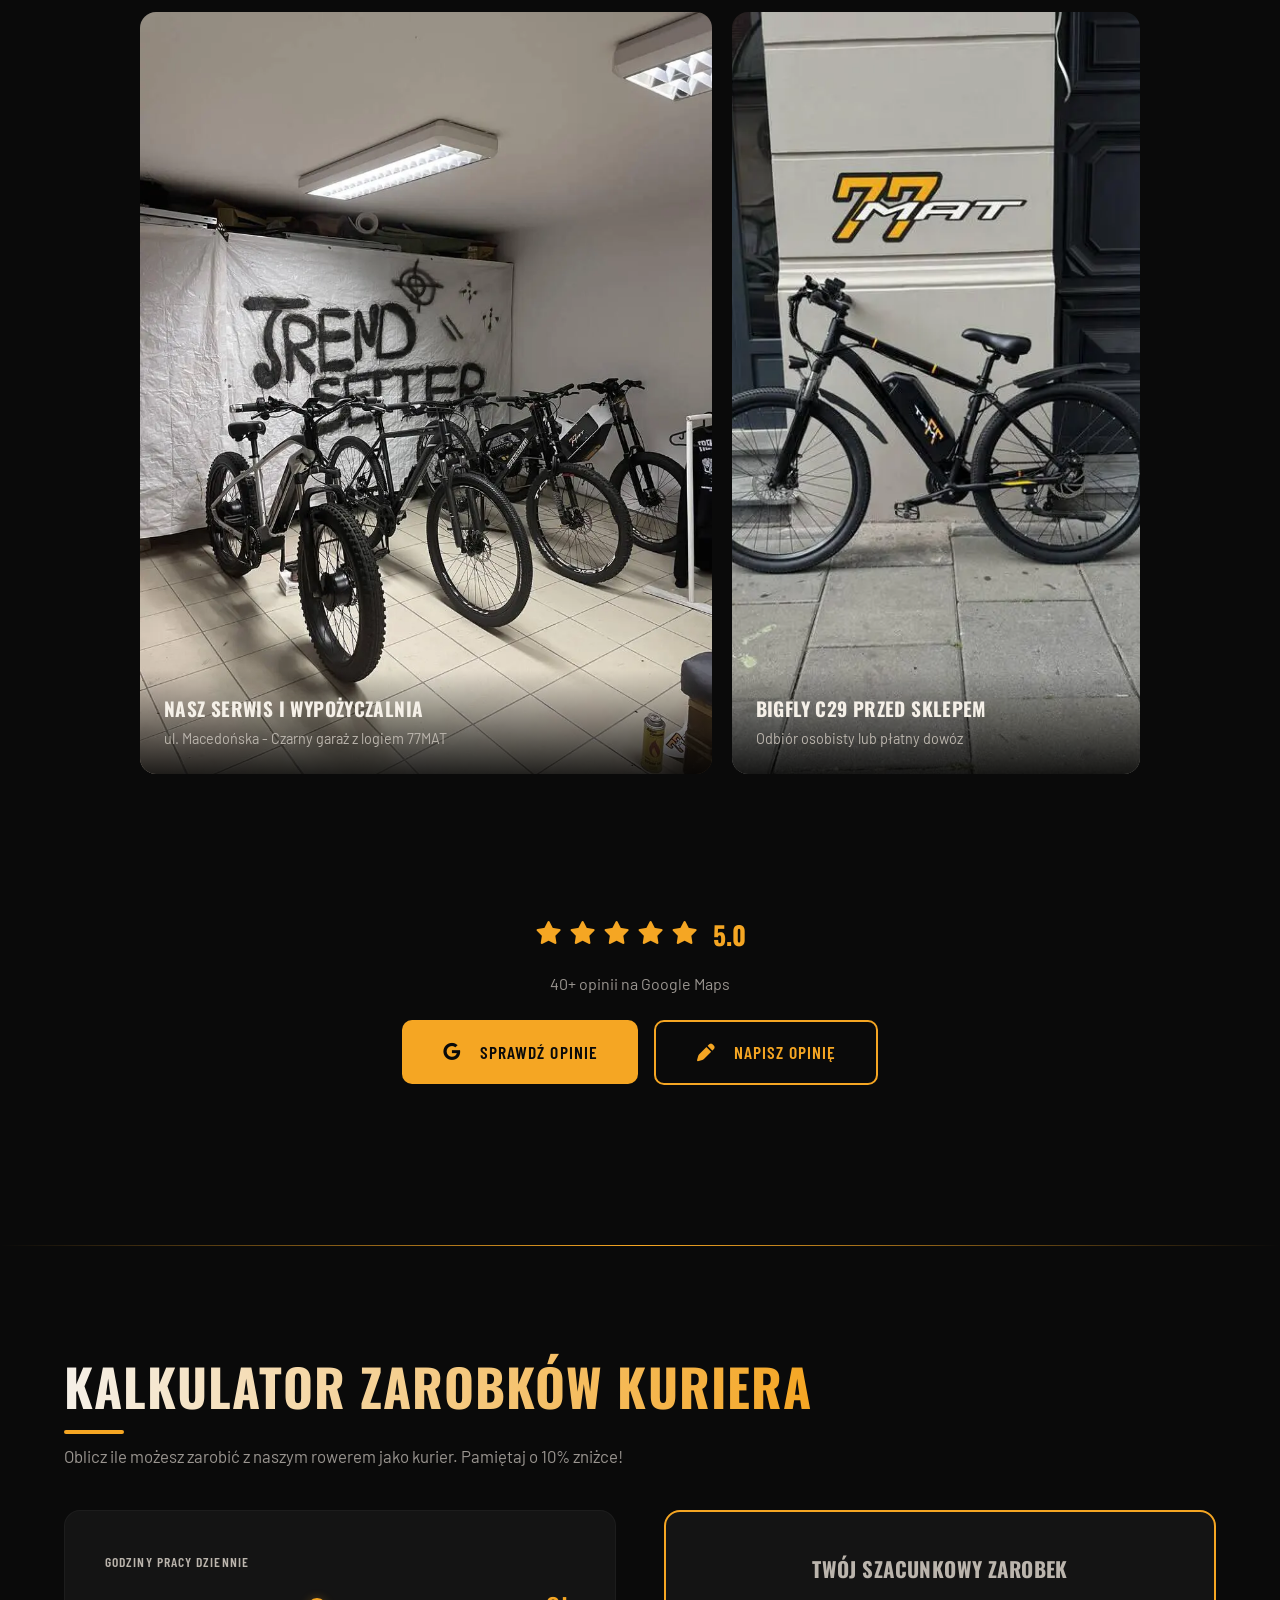
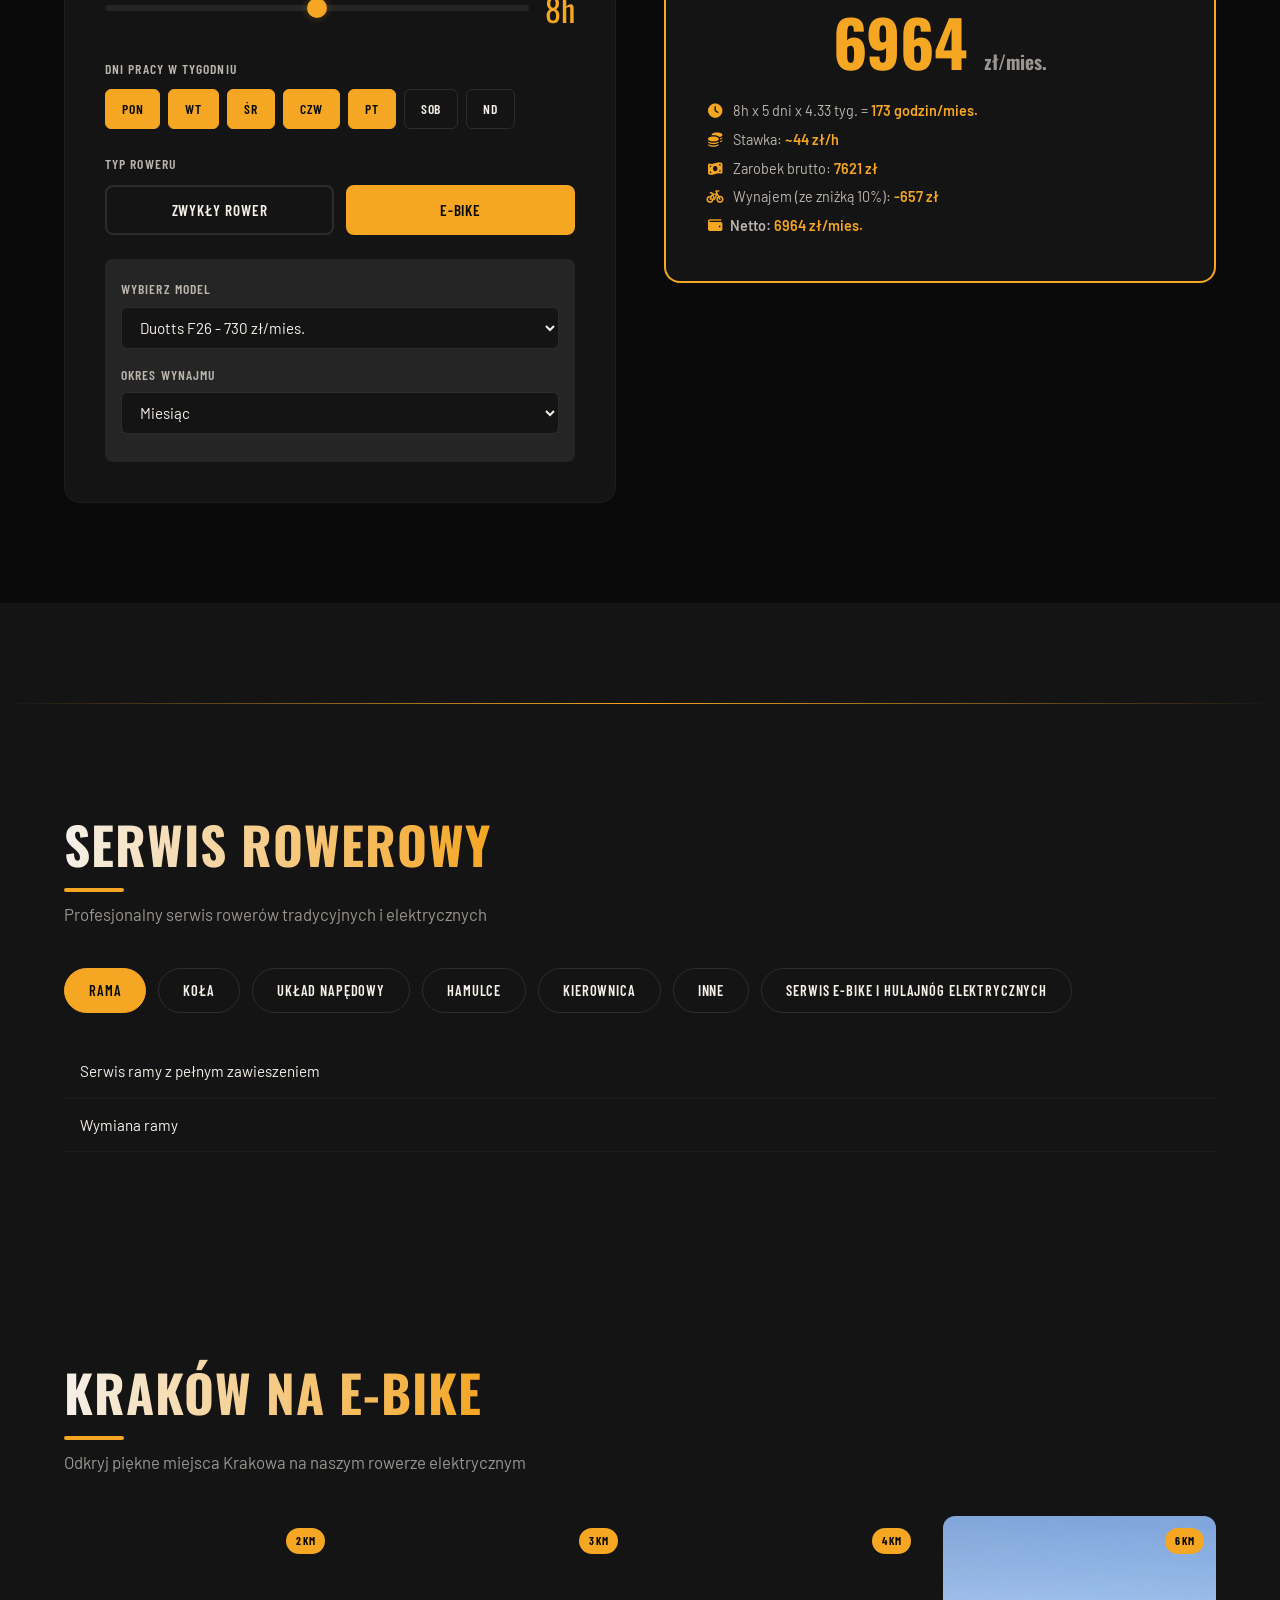
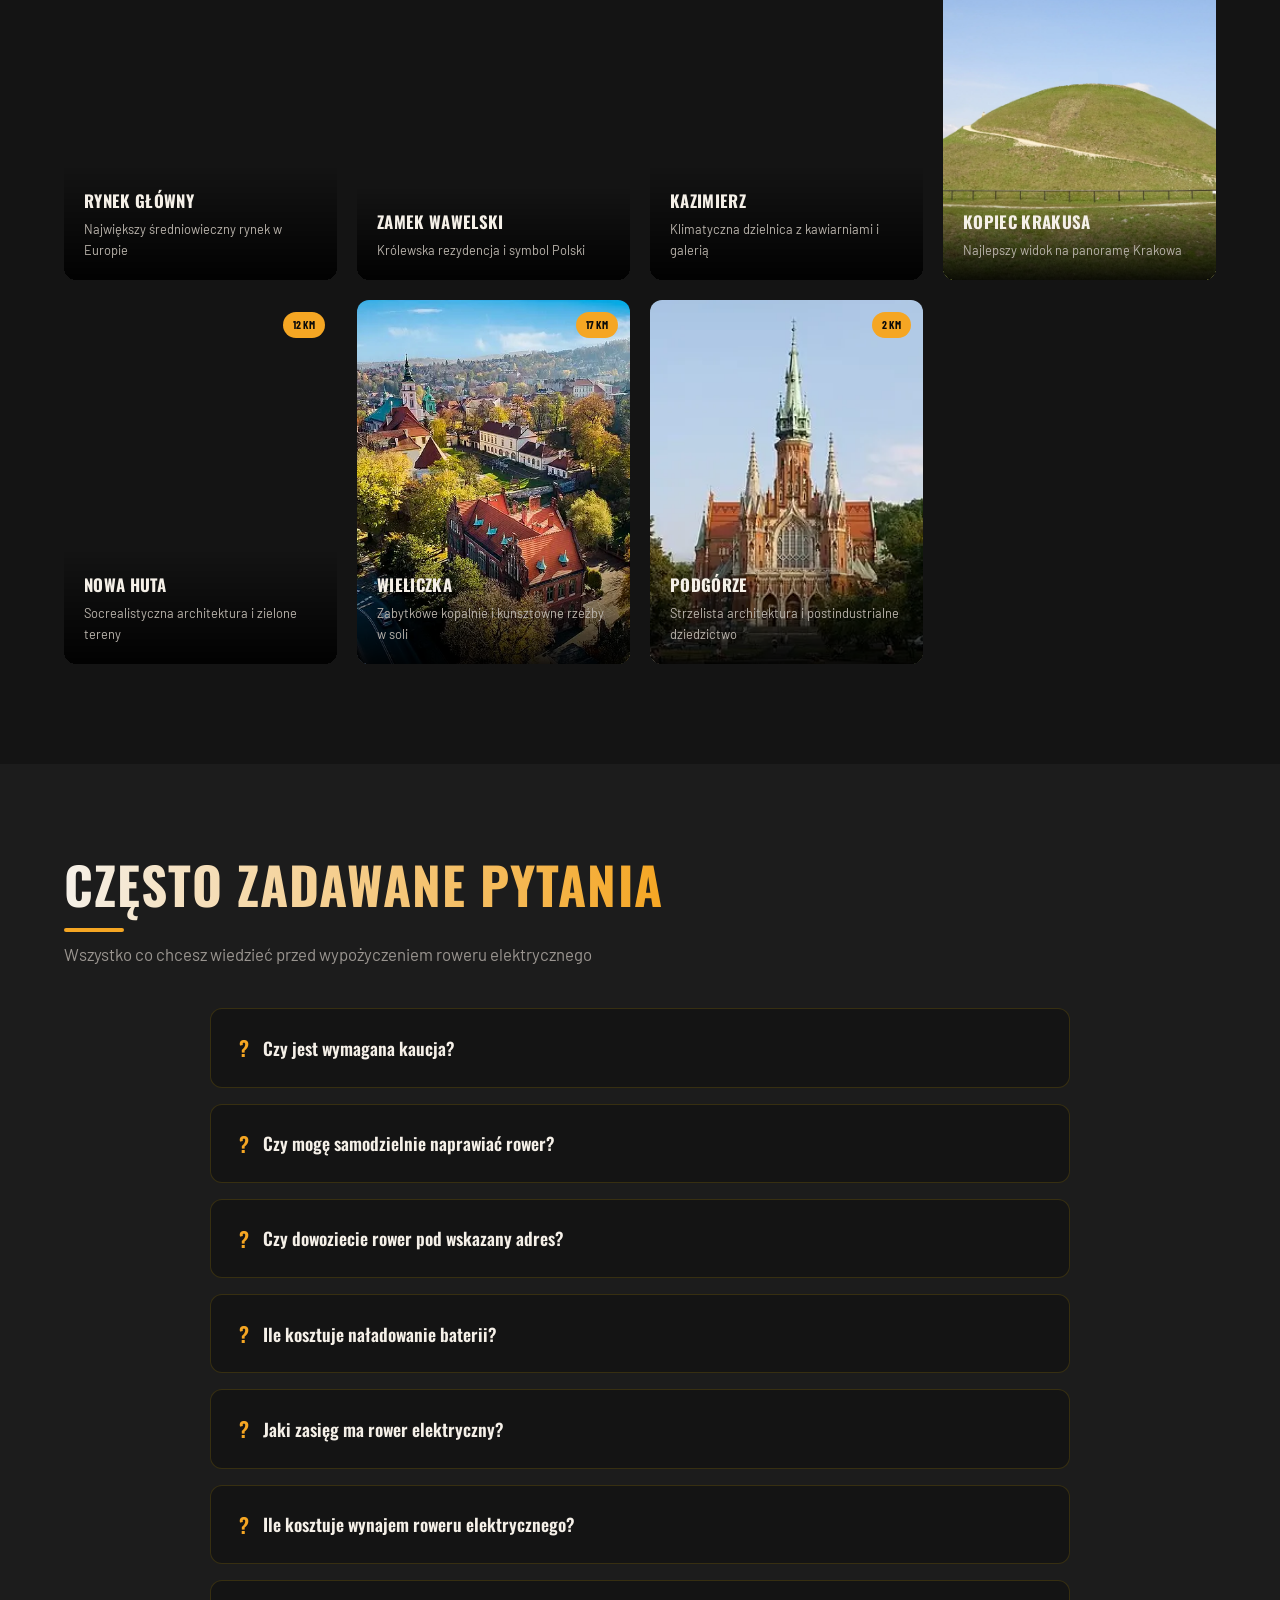
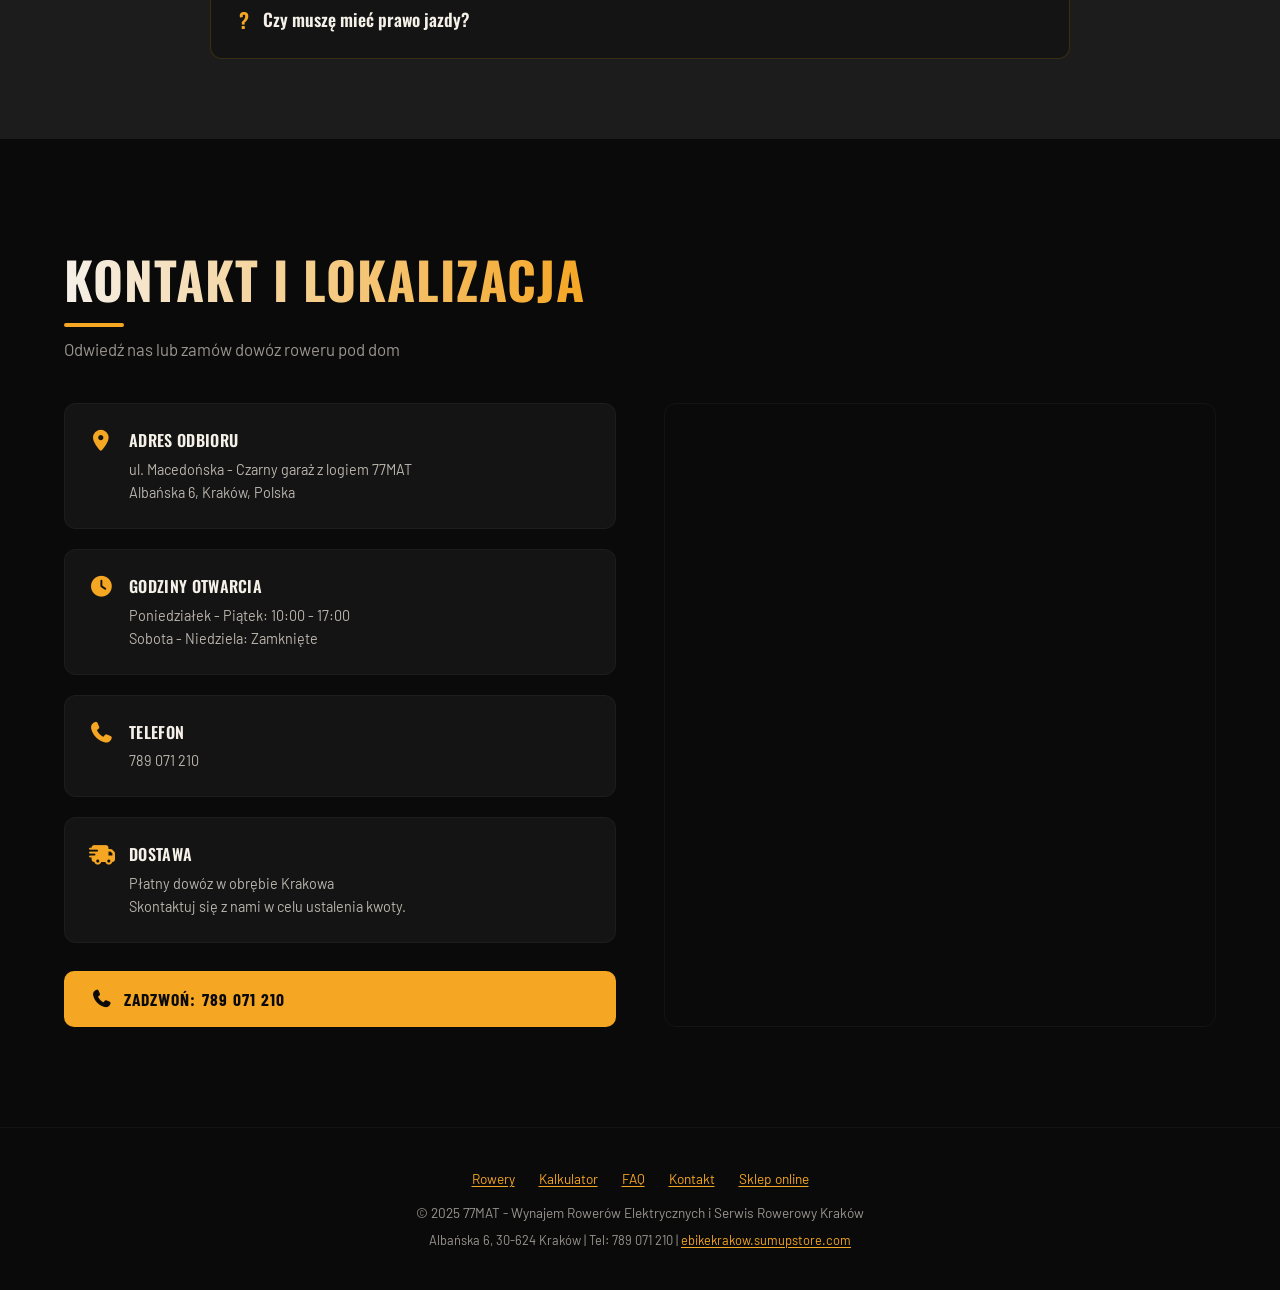
==== commit 90ce33a0: "Update index.html" ====
--- a/index.html
+++ b/index.html
@@ -696,7 +696,7 @@
       <div class="step-card reveal"><div class="step-number">1</div><h4>Zadzwoń lub napisz</h4><p>Skontaktuj się przez telefon. Doradzimy, który model pasuje do Twoich potrzeb i sprawdzimy dostępność.</p></div>
       <div class="step-card reveal"><div class="step-number">2</div><h4>Wybierz model i okres</h4><p>Dobierz rower i czas wynajmu — od doby do kilku miesięcy. Pakiety tygodniowe i miesięczne ze zniżką 10% dla kurierów.</p></div>
       <div class="step-card reveal"><div class="step-number">3</div><h4>Dowóz pod drzwi</h4><p>Za opłatą dowieziemy rower pod Twój adres w Krakowie. Omówimy razem obsługę roweru i podpiszemy umowę.</p></div>
-      <div class="step-card reveal"><div class="step-number">4</div><h4>Jeździsz bez troski</h4><p>Kaucja 100 zł wraca po oddaniu roweru. Usterki? Dzwoń do nas.</p></div>
+      <div class="step-card reveal"><div class="step-number">4</div><h4>Jeździsz bez troski</h4><p>Kaucja wraca po oddaniu roweru. Usterki? Dzwoń do nas.</p></div>
     </div>
     <div style="text-align:center;margin-top:48px">
       <a href="tel:+48789071210" class="btn btn-primary reveal"><i class="fas fa-phone"></i> Zarezerwuj teraz</a>
@@ -871,7 +871,7 @@
     <div class="reveal" style="max-width:860px;margin:0 auto;display:flex;flex-direction:column;gap:16px">
       <details class="faq-item" itemscope itemprop="mainEntity" itemtype="https://schema.org/Question" style="background:var(--dark);border:1px solid rgba(253,199,0,0.15);border-radius:12px;overflow:hidden">
         <summary itemprop="name" style="padding:22px 28px;cursor:pointer;font-family:'Oswald',sans-serif;font-size:1.1rem;font-weight:600;color:var(--white);list-style:none;display:flex;align-items:center;gap:14px;user-select:none"><span style="color:var(--amber);font-size:1.3rem">?</span> Czy jest wymagana kaucja?</summary>
-        <div itemprop="acceptedAnswer" itemscope itemtype="https://schema.org/Answer" style="padding:0 28px 22px;color:var(--gray);line-height:1.7"><p itemprop="text">Tak, pobieramy kaucję zwrotną w wysokości <strong style="color:var(--amber)">100 zł</strong>. Kaucja jest zwracana w całości po oddaniu roweru w stanie nienaruszonym.</p></div>
+        <div itemprop="acceptedAnswer" itemscope itemtype="https://schema.org/Answer" style="padding:0 28px 22px;color:var(--gray);line-height:1.7"><p itemprop="text">Tak, pobieramy kaucję <strong style="color:var(--amber)">zależności od wybranego roweru</strong>. Kaucja jest zwracana w całości po oddaniu roweru w stanie nienaruszonym.</p></div>
       </details>
       <details class="faq-item" itemscope itemprop="mainEntity" itemtype="https://schema.org/Question" style="background:var(--dark);border:1px solid rgba(253,199,0,0.15);border-radius:12px;overflow:hidden">
         <summary itemprop="name" style="padding:22px 28px;cursor:pointer;font-family:'Oswald',sans-serif;font-size:1.1rem;font-weight:600;color:var(--white);list-style:none;display:flex;align-items:center;gap:14px;user-select:none"><span style="color:var(--amber);font-size:1.3rem">?</span> Czy mogę samodzielnie naprawiać rower?</summary>
@@ -887,7 +887,7 @@
       </details>
       <details class="faq-item" itemscope itemprop="mainEntity" itemtype="https://schema.org/Question" style="background:var(--dark);border:1px solid rgba(253,199,0,0.15);border-radius:12px;overflow:hidden">
         <summary itemprop="name" style="padding:22px 28px;cursor:pointer;font-family:'Oswald',sans-serif;font-size:1.1rem;font-weight:600;color:var(--white);list-style:none;display:flex;align-items:center;gap:14px;user-select:none"><span style="color:var(--amber);font-size:1.3rem">?</span> Jaki zasięg ma rower elektryczny?</summary>
-        <div itemprop="acceptedAnswer" itemscope itemtype="https://schema.org/Answer" style="padding:0 28px 22px;color:var(--gray);line-height:1.7"><p itemprop="text">Na jednym ładowaniu można przejechać <strong style="color:var(--amber)">około 50–120 km</strong>. Bigfly C29: 50–60 km, Duotts F26: 100–120 km.</p></div>
+        <div itemprop="acceptedAnswer" itemscope itemtype="https://schema.org/Answer" style="padding:0 28px 22px;color:var(--gray);line-height:1.7"><p itemprop="text">Na jednym ładowaniu można przejechać <strong style="color:var(--amber)">około 50–350 km</strong>. </p></div>
       </details>
       <details class="faq-item" itemscope itemprop="mainEntity" itemtype="https://schema.org/Question" style="background:var(--dark);border:1px solid rgba(253,199,0,0.15);border-radius:12px;overflow:hidden">
         <summary itemprop="name" style="padding:22px 28px;cursor:pointer;font-family:'Oswald',sans-serif;font-size:1.1rem;font-weight:600;color:var(--white);list-style:none;display:flex;align-items:center;gap:14px;user-select:none"><span style="color:var(--amber);font-size:1.3rem">?</span> Ile kosztuje wynajem roweru elektrycznego?</summary>
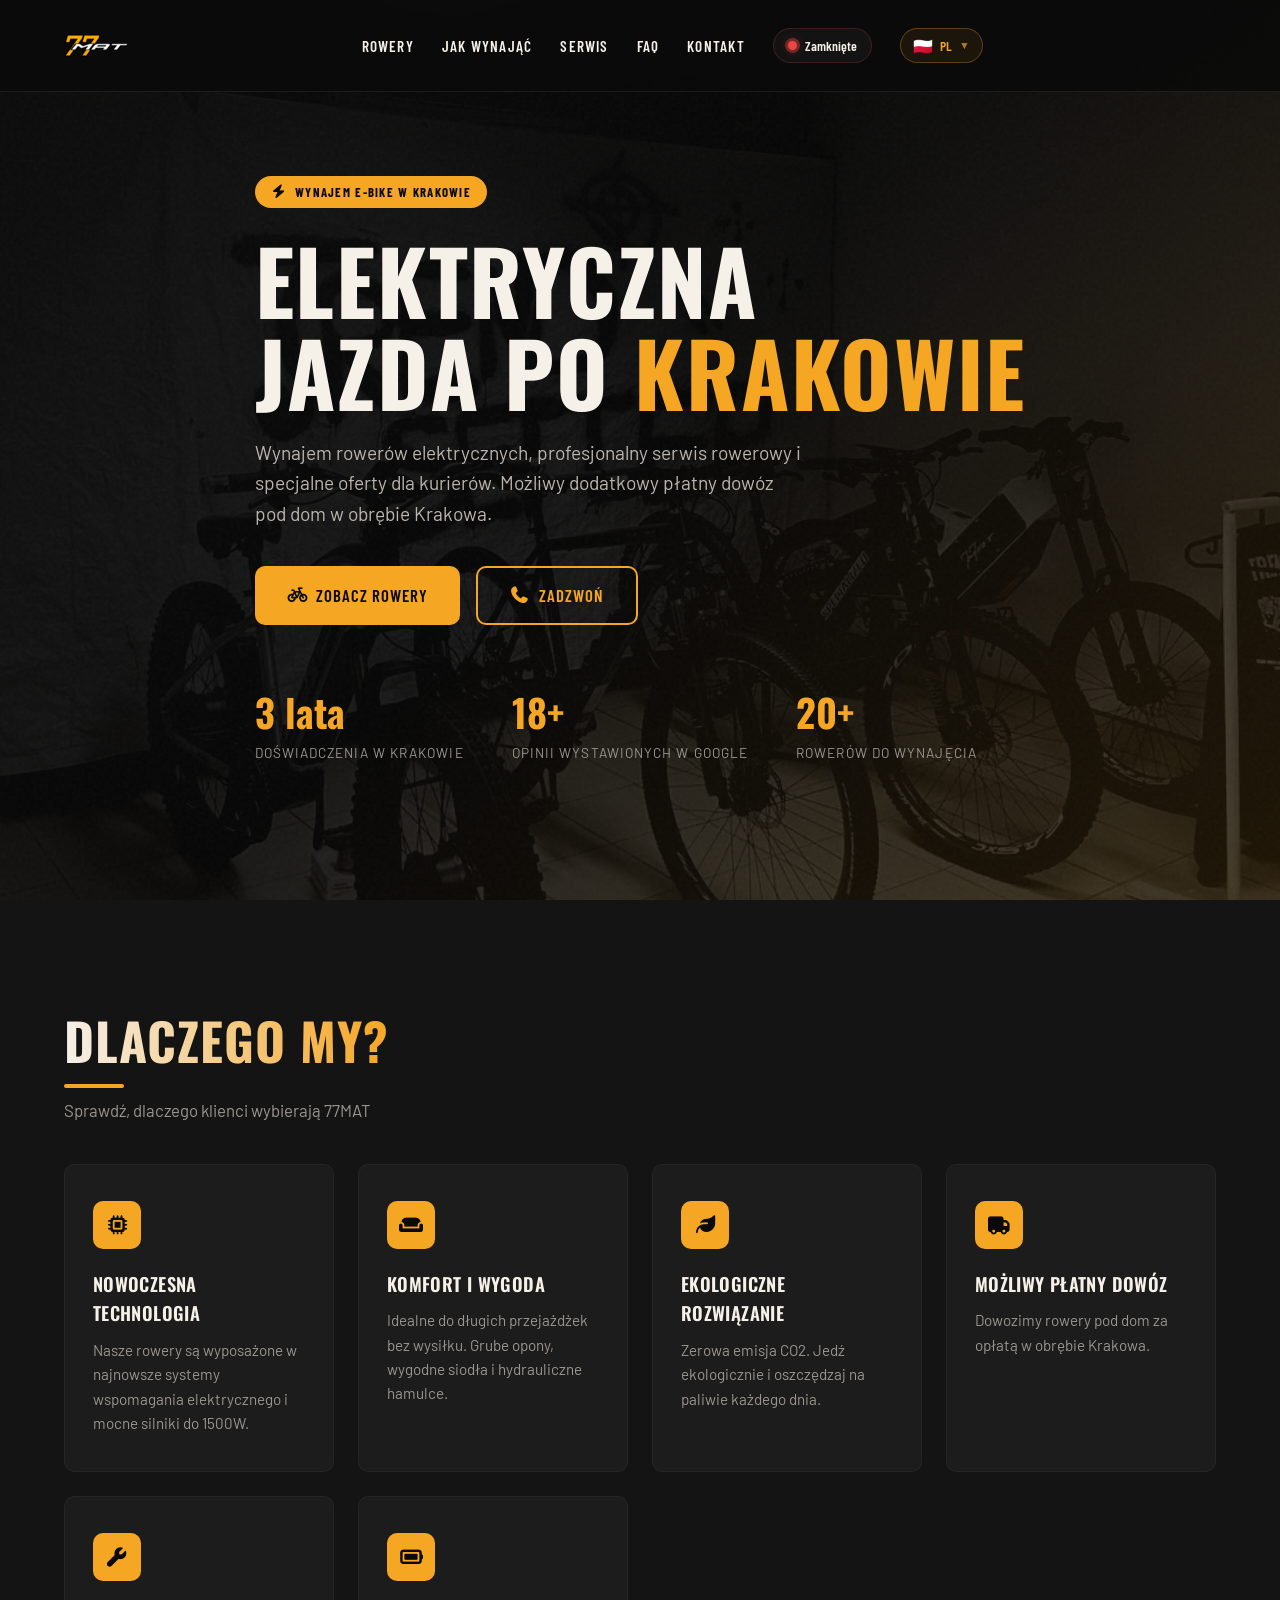
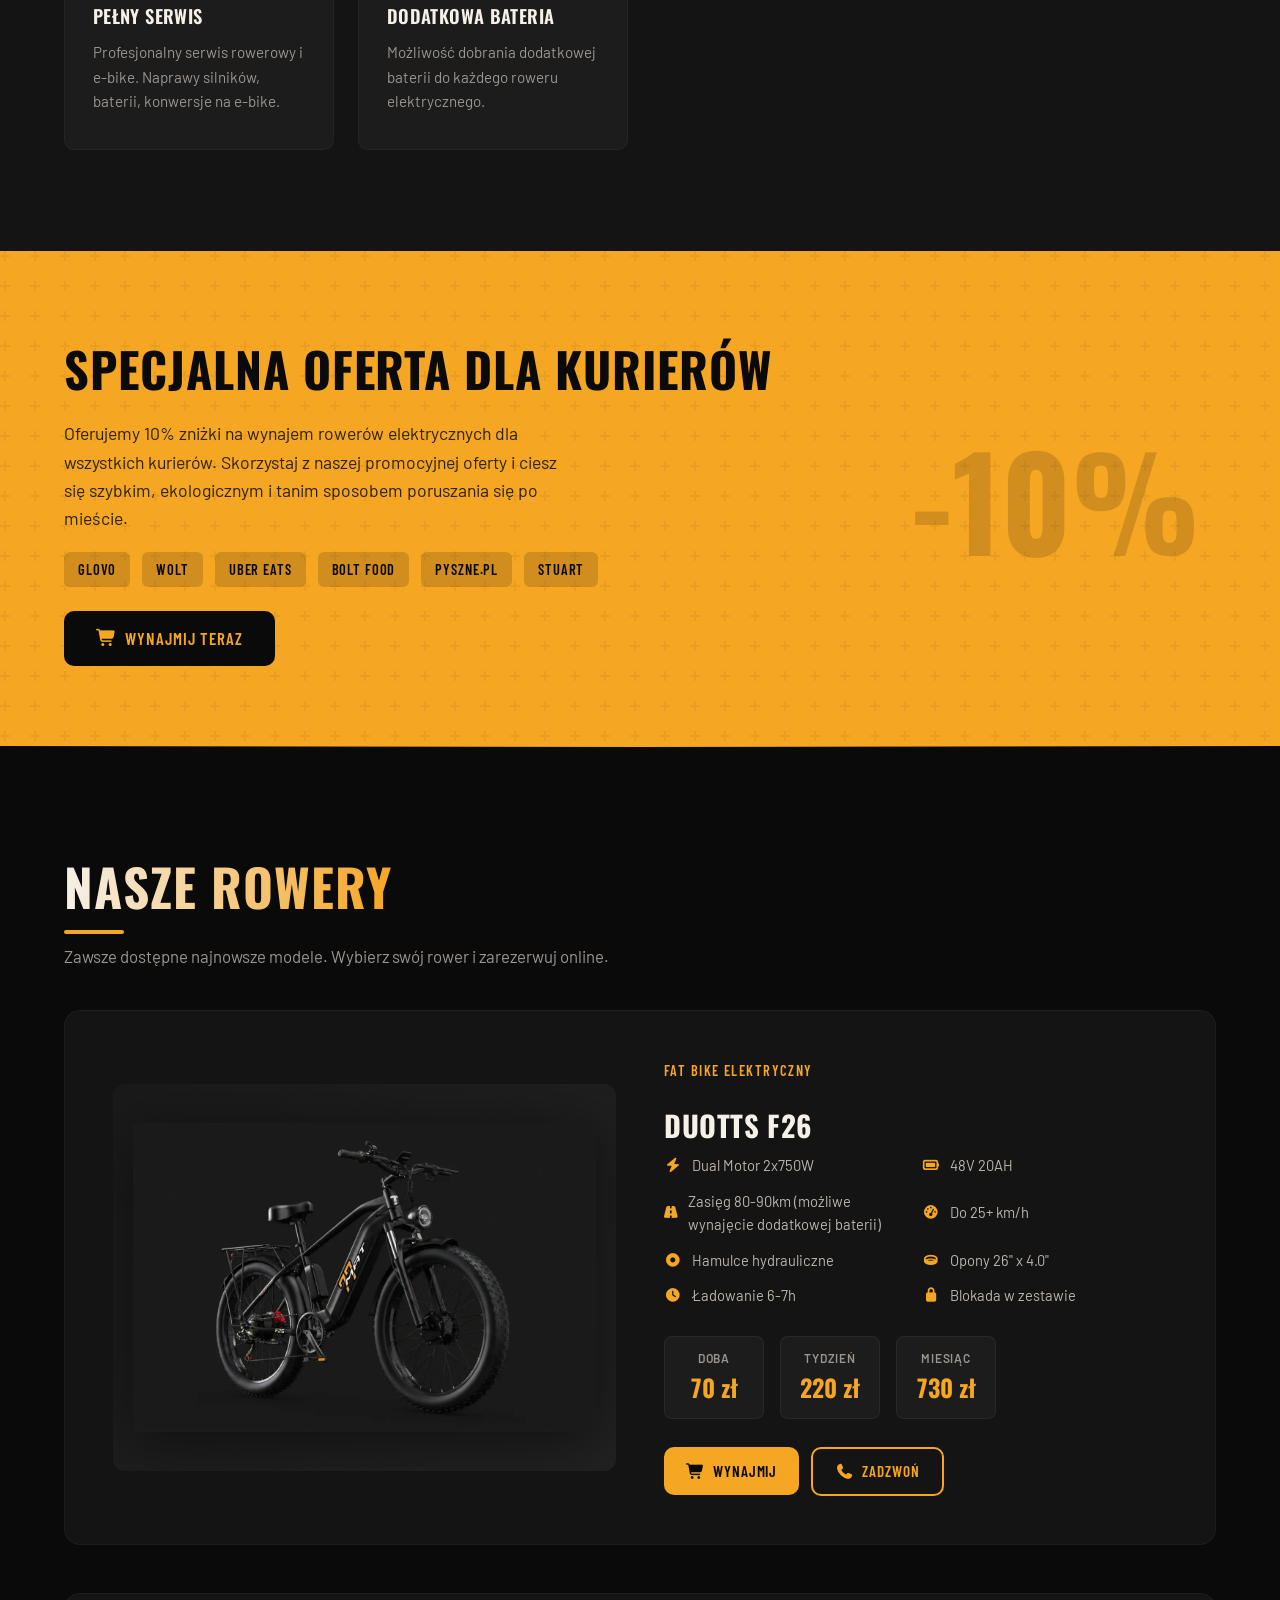
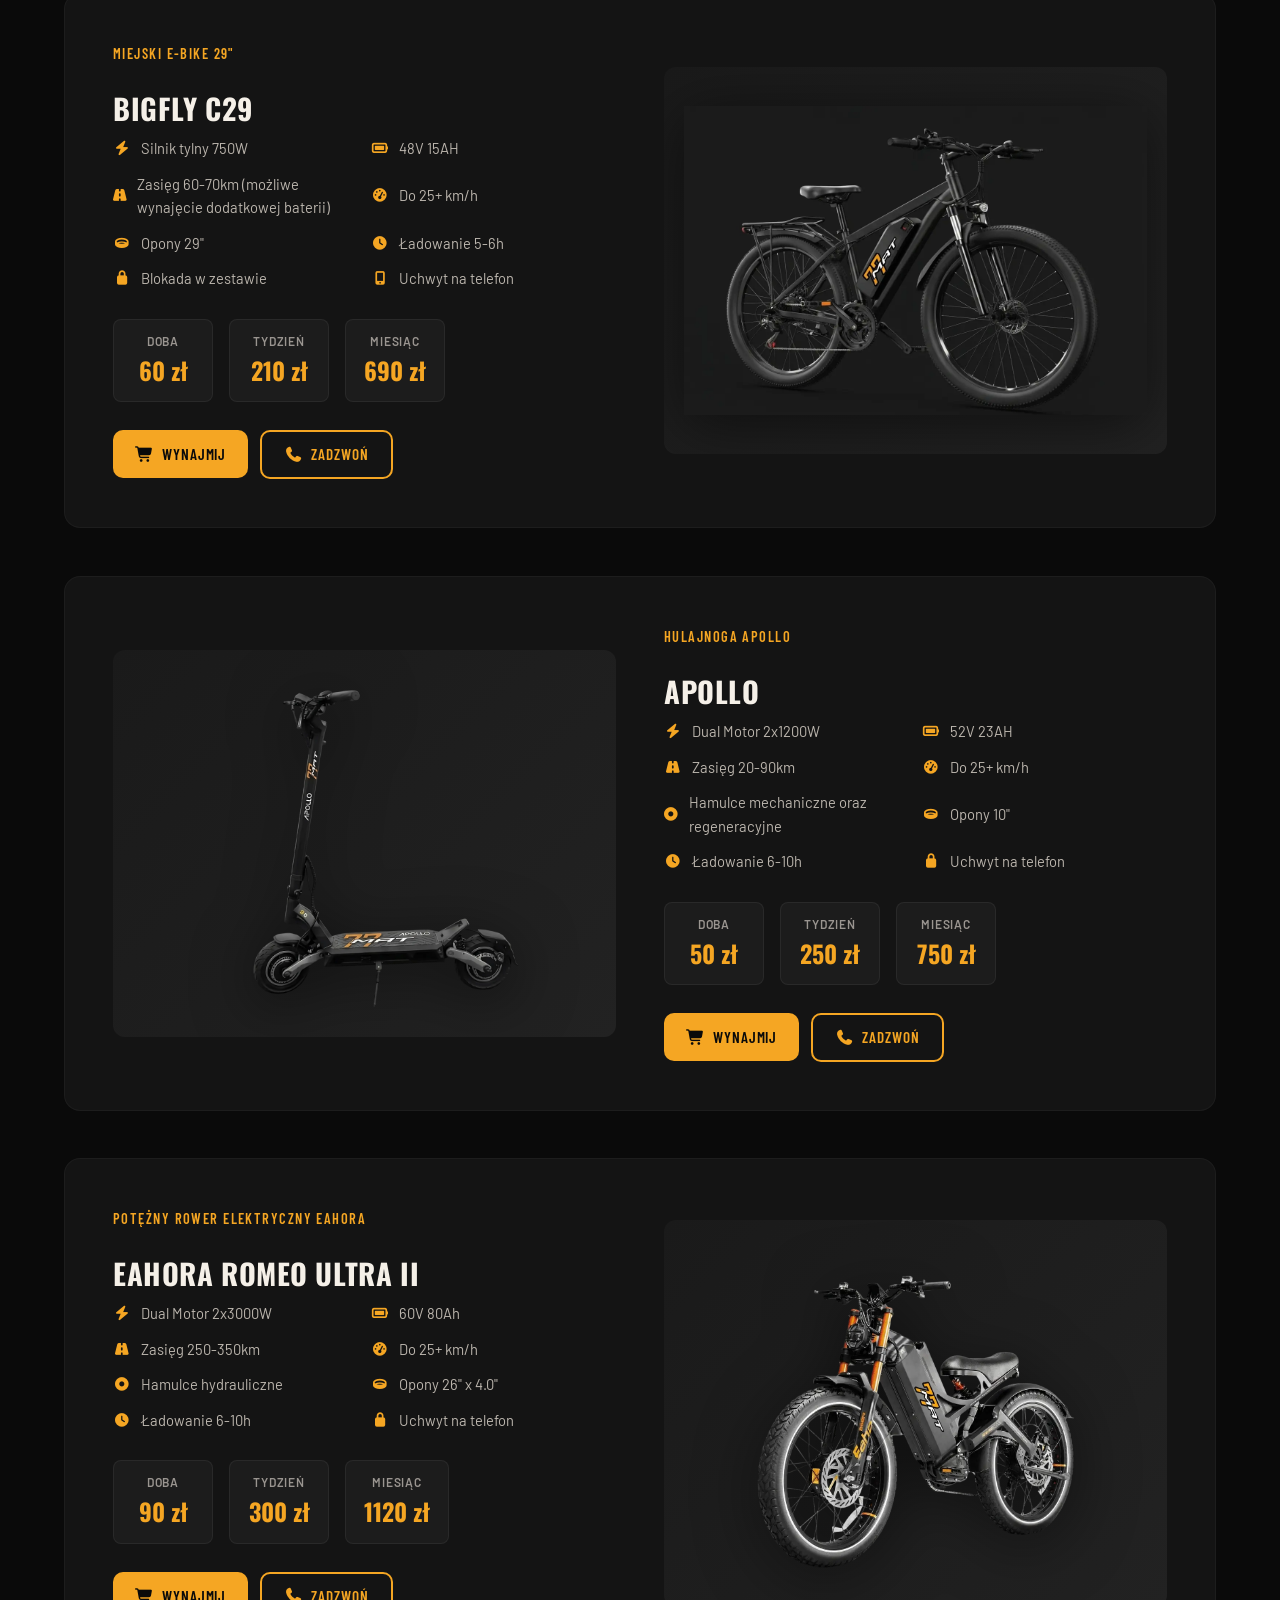
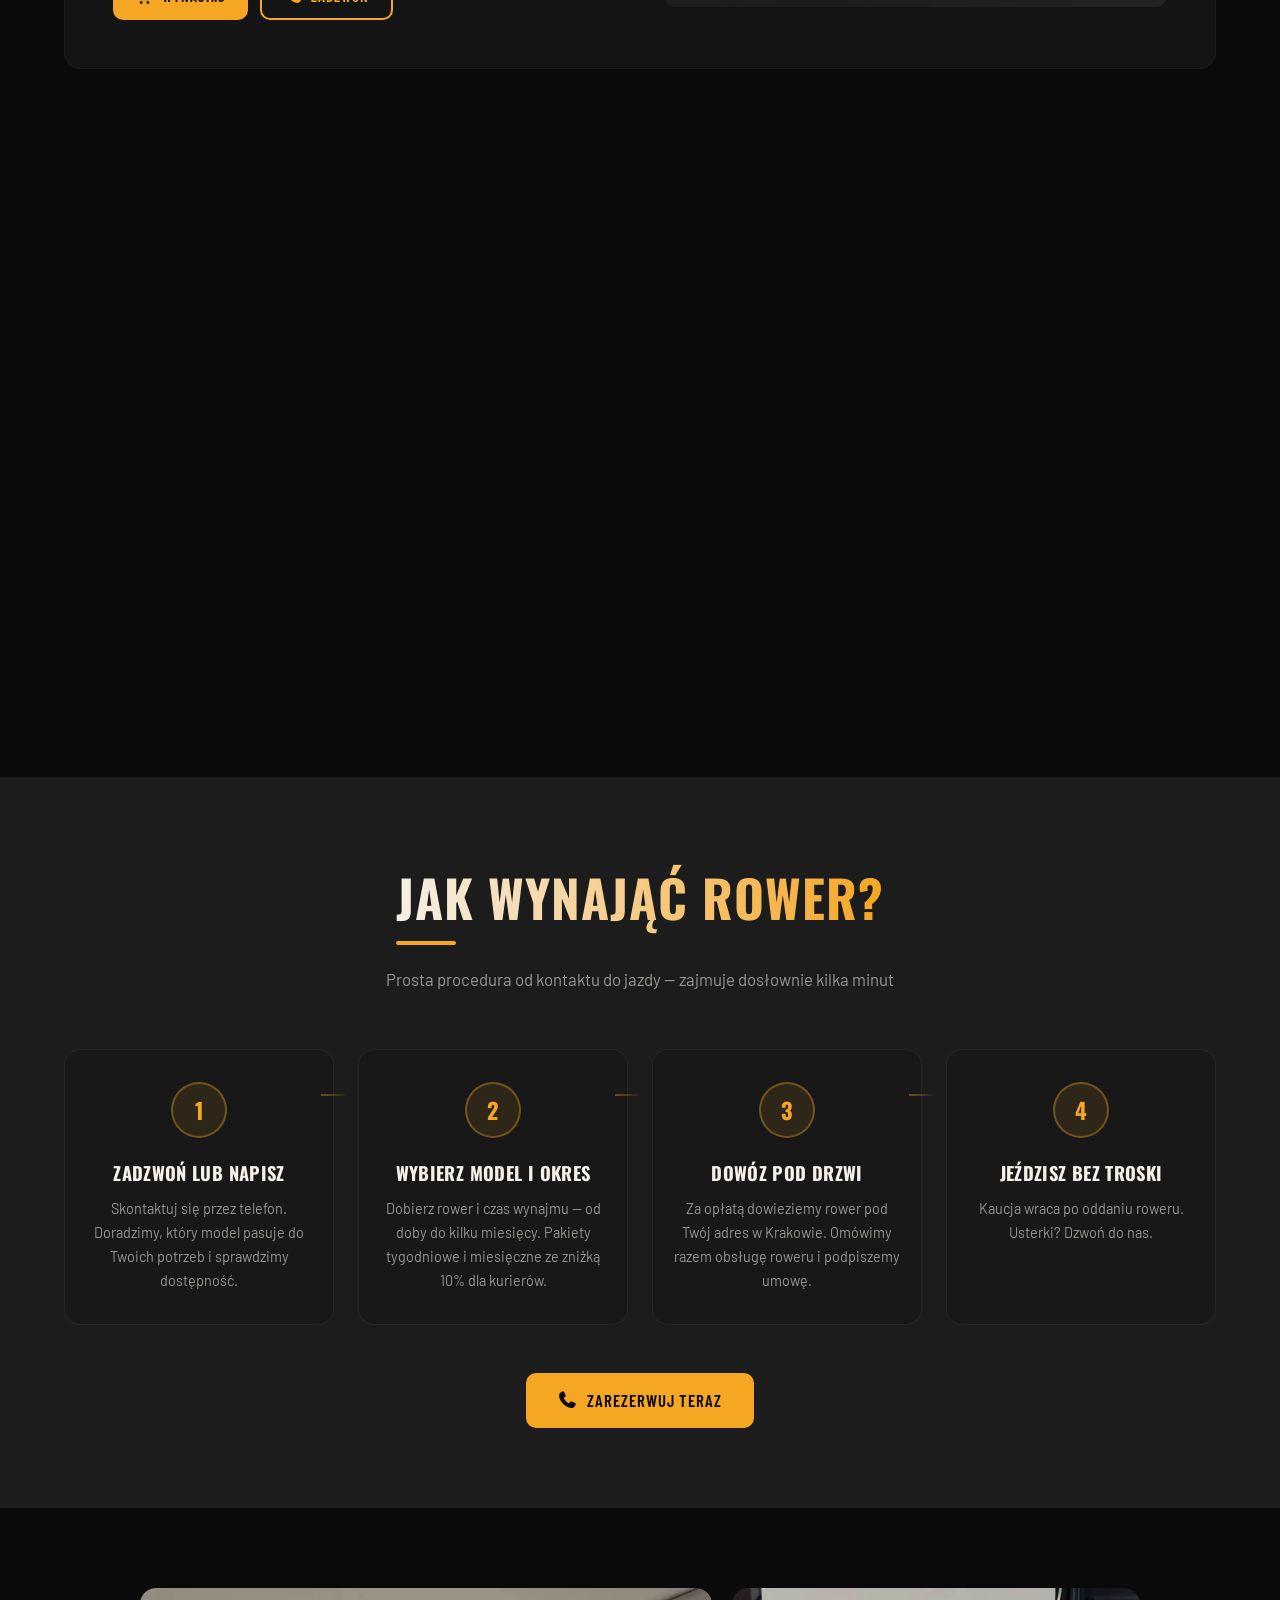
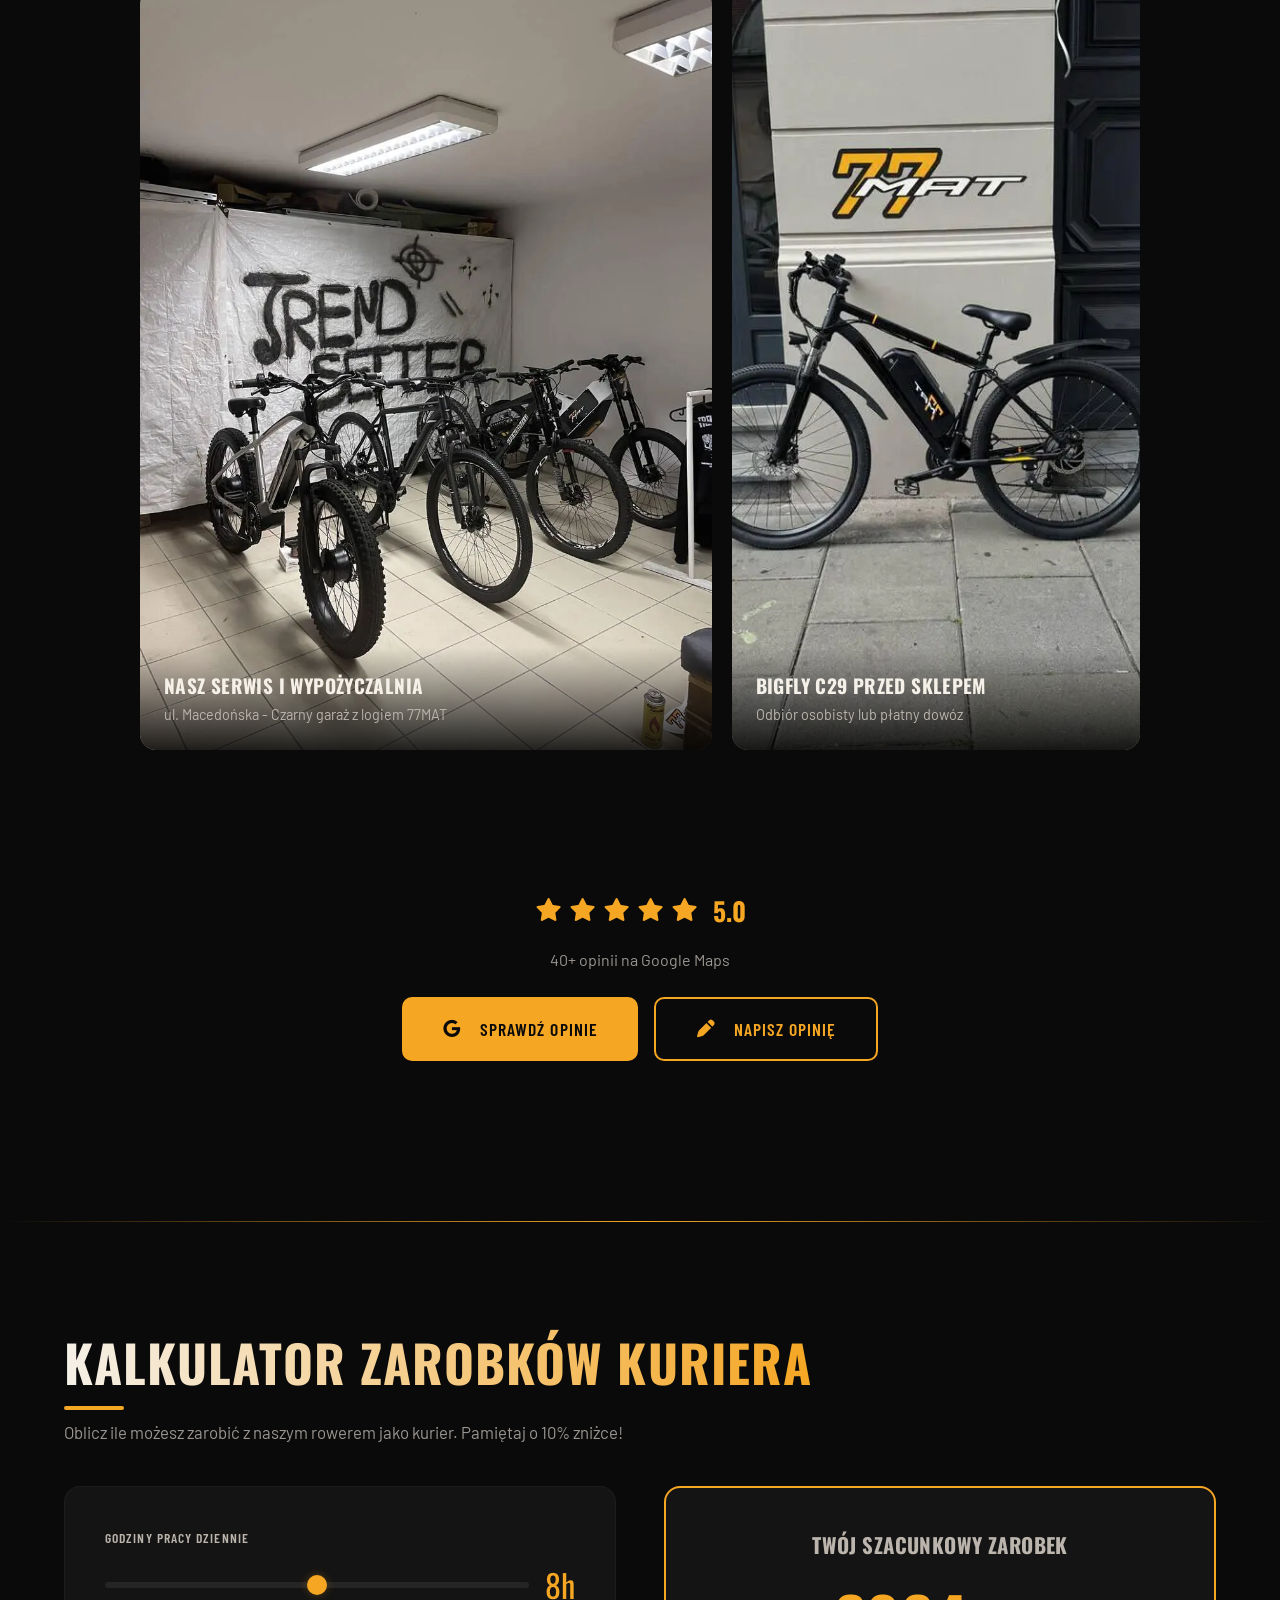
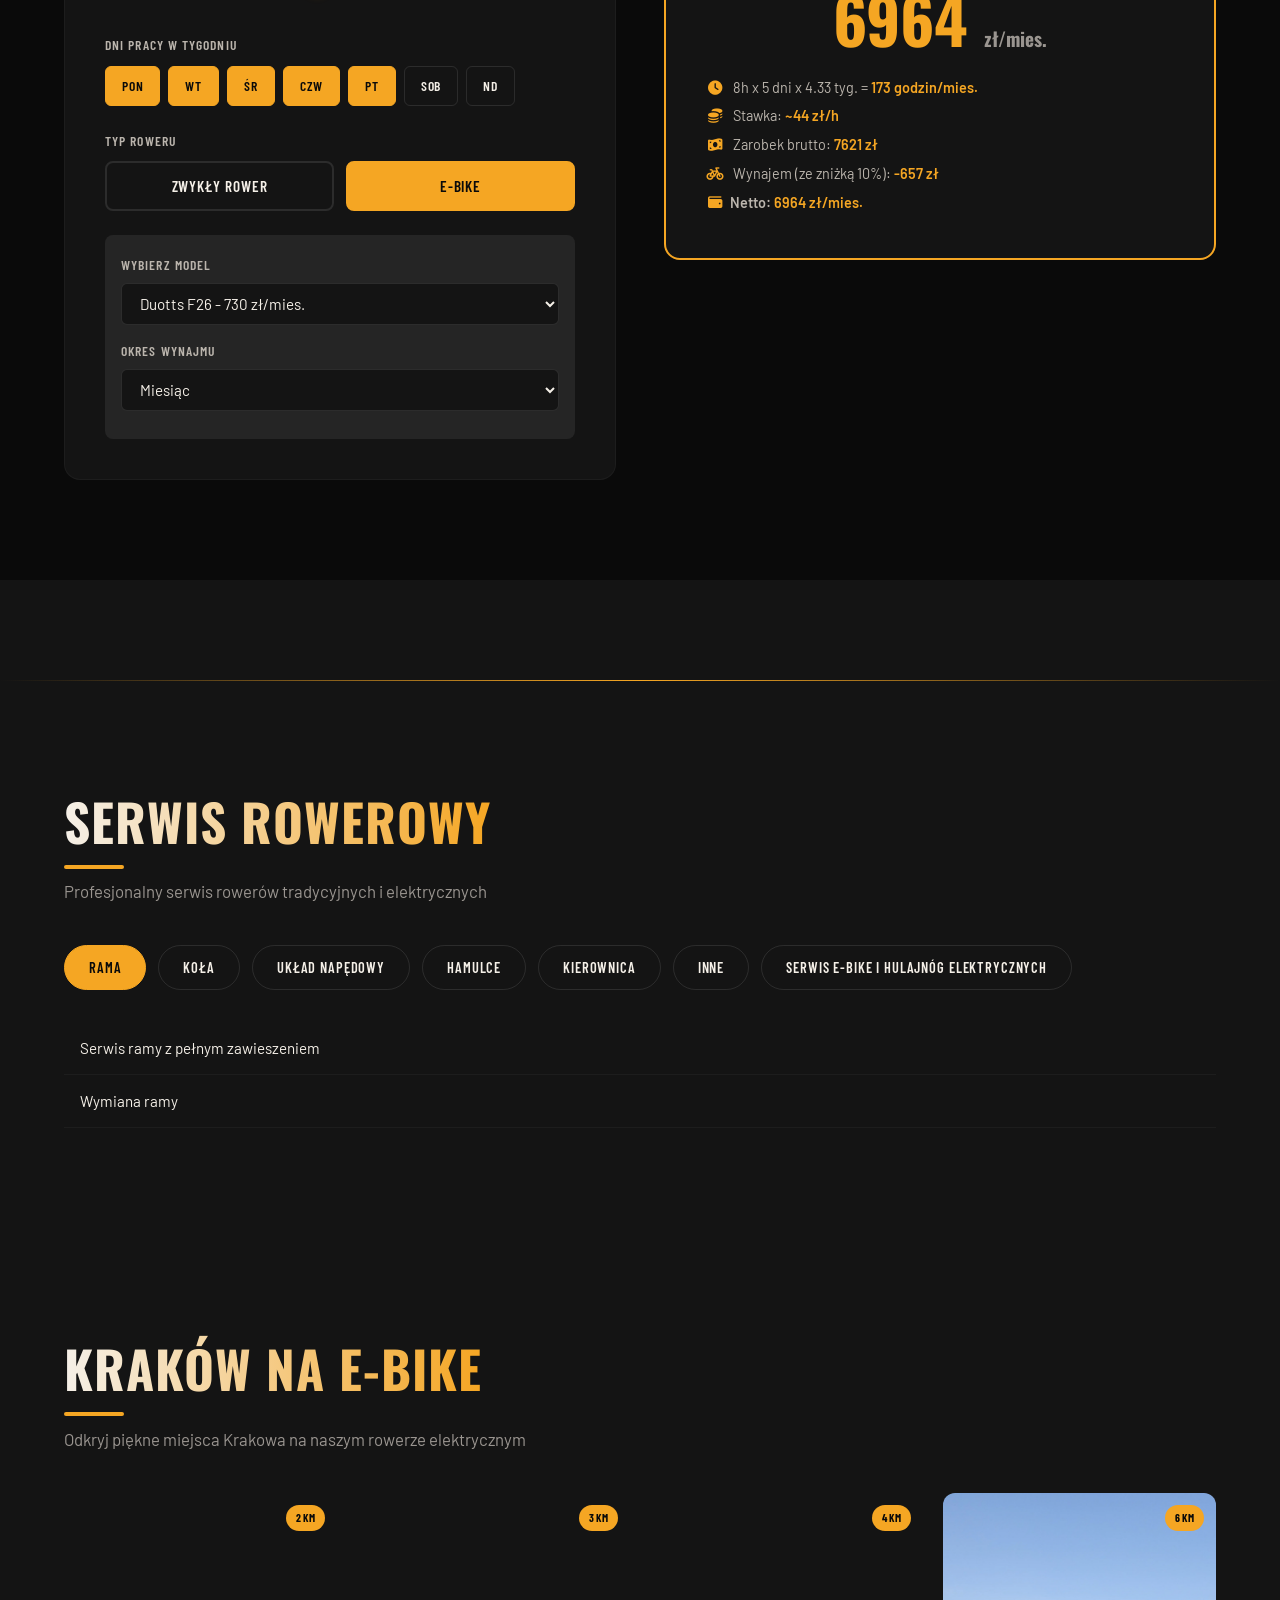
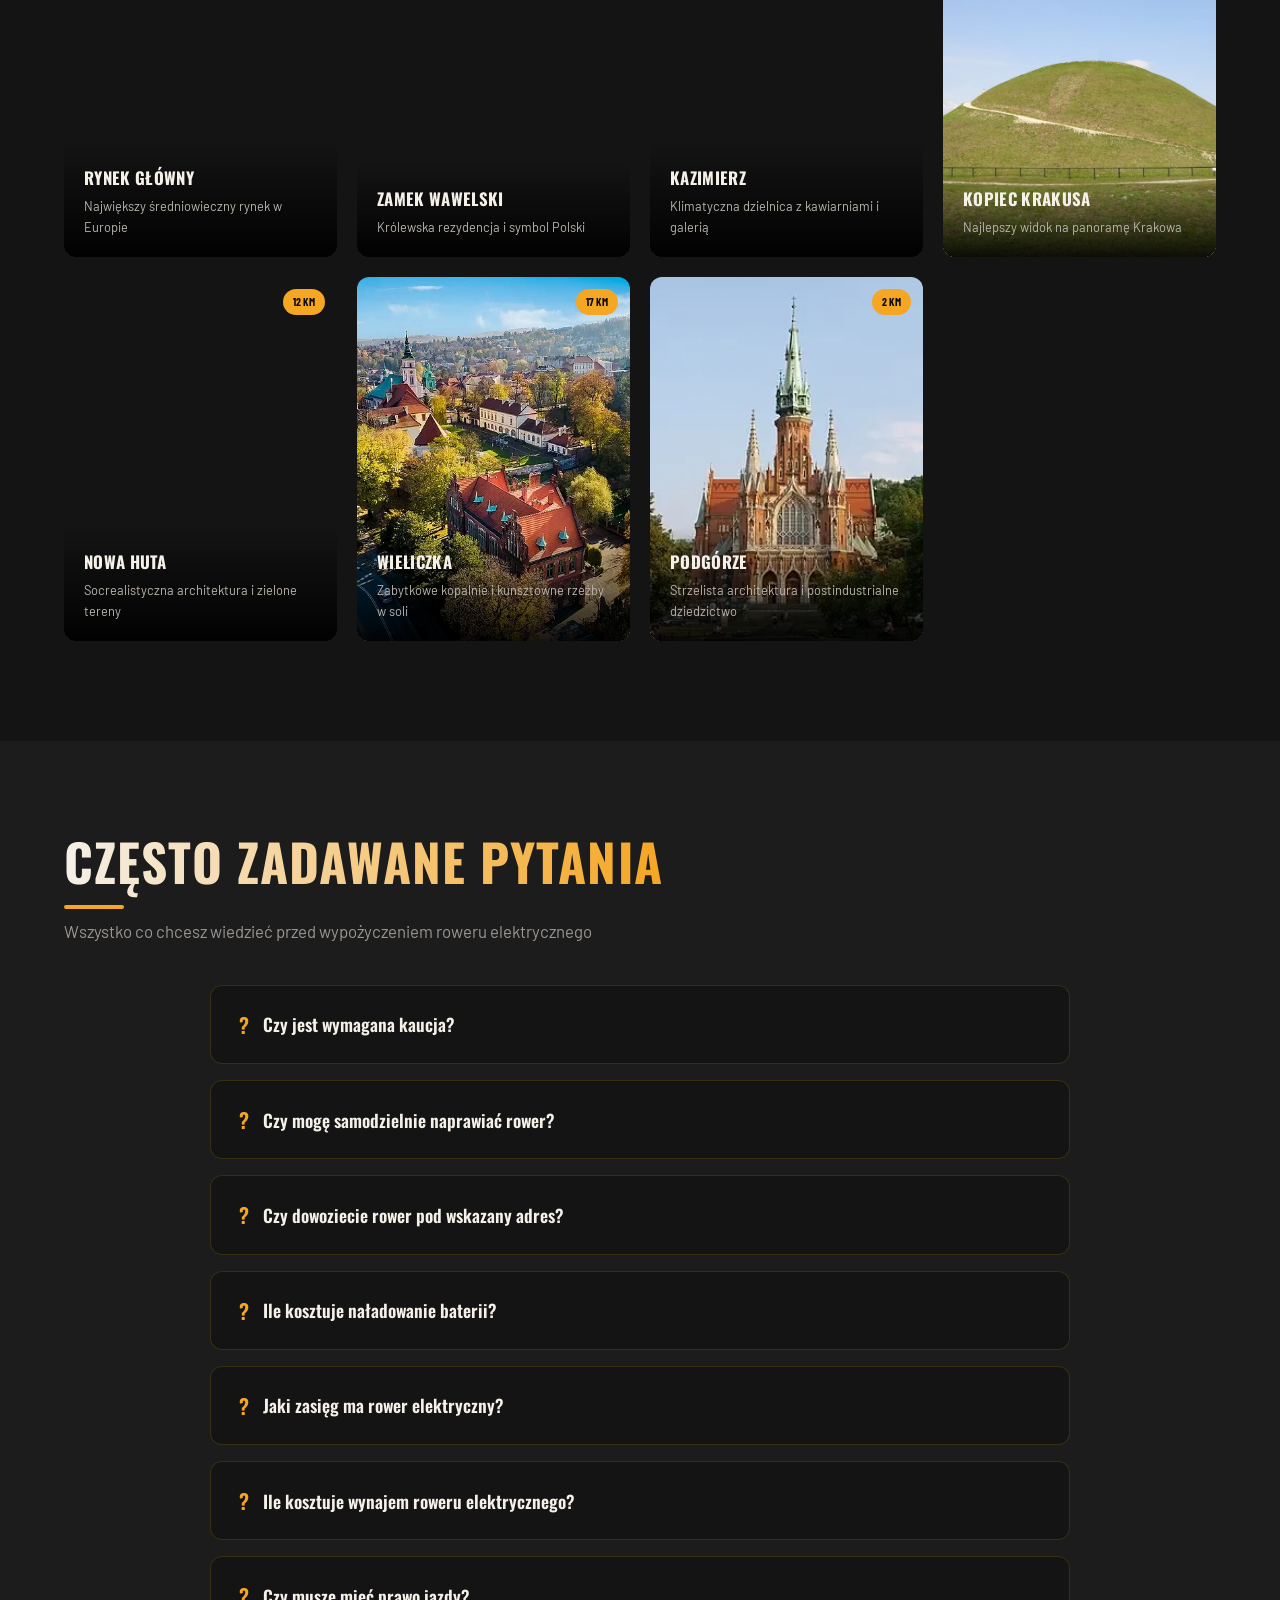
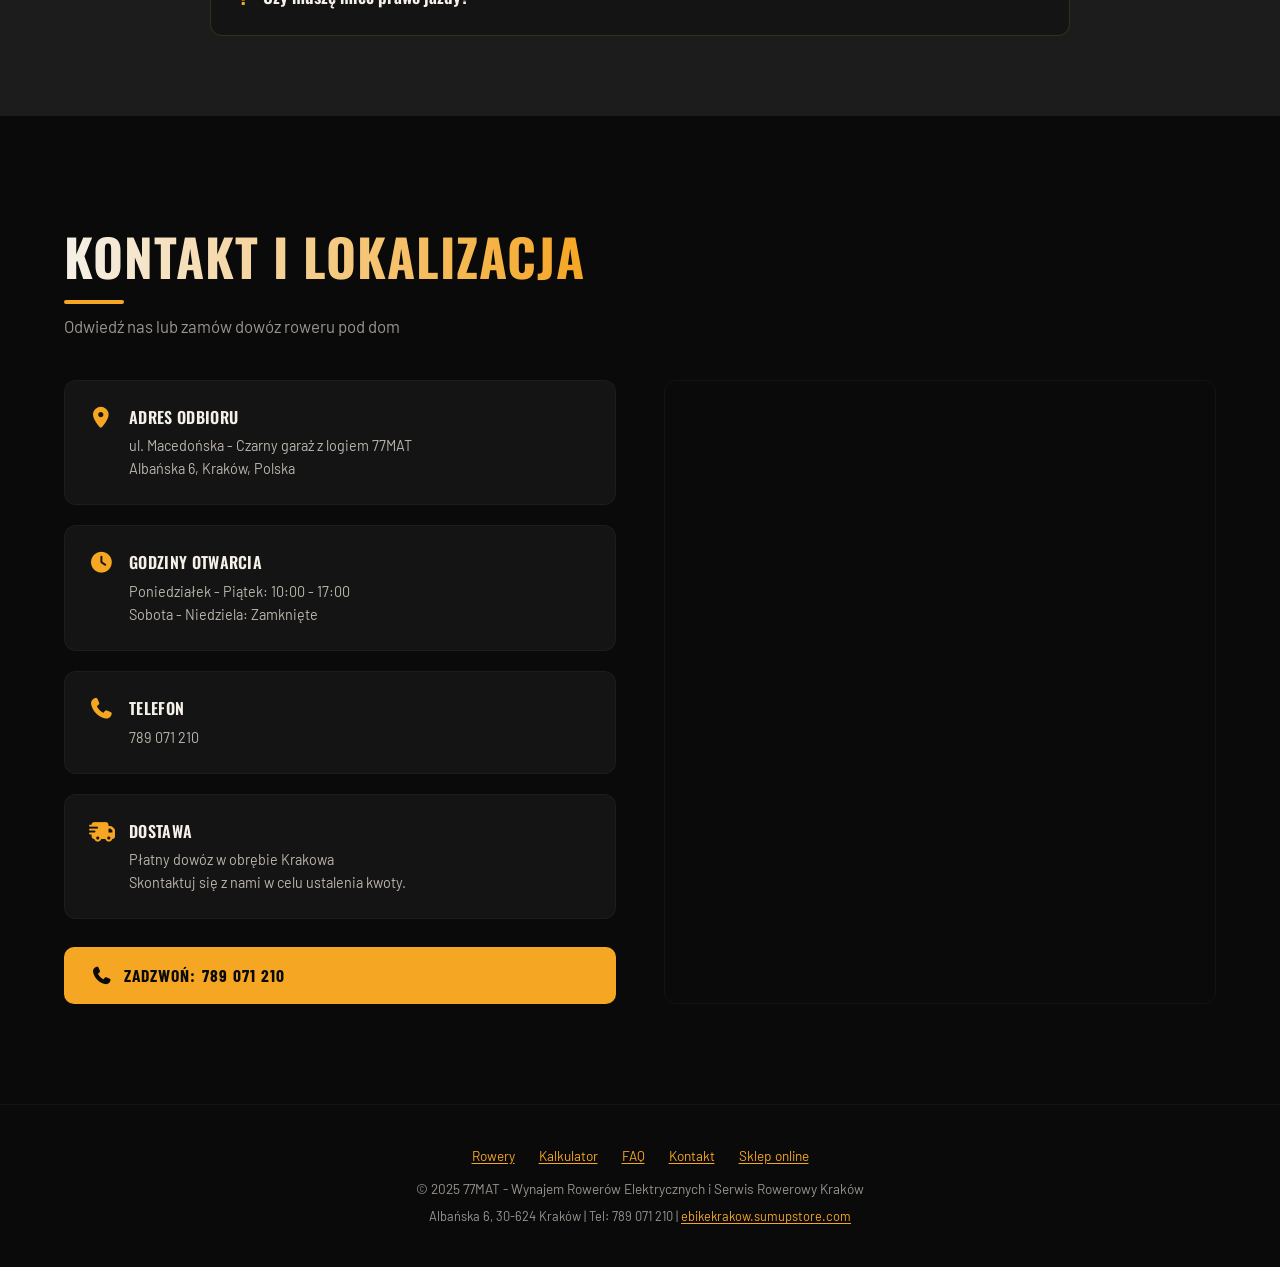
==== commit 4a9ad34c: "Update index.html" ====
--- a/index.html
+++ b/index.html
@@ -607,7 +607,7 @@
         <div class="bike-specs">
           <div class="bike-spec"><i class="fas fa-bolt"></i> Dual Motor 2x1200W</div>
           <div class="bike-spec"><i class="fas fa-battery-full"></i> 52V 23AH</div>
-          <div class="bike-spec"><i class="fas fa-road"></i> Zasięg 80-90km (możliwe wynajęcie dodatkowej baterii)</div>
+          <div class="bike-spec"><i class="fas fa-road"></i> Zasięg 20-90km </div>
           <div class="bike-spec"><i class="fas fa-tachometer-alt"></i> Do 25+ km/h</div>
           <div class="bike-spec"><i class="fas fa-circle-dot"></i> Hamulce mechaniczne oraz regeneracyjne</div>
           <div class="bike-spec"><i class="fas fa-ring"></i> Opony 10"</div>
@@ -871,7 +871,7 @@
     <div class="reveal" style="max-width:860px;margin:0 auto;display:flex;flex-direction:column;gap:16px">
       <details class="faq-item" itemscope itemprop="mainEntity" itemtype="https://schema.org/Question" style="background:var(--dark);border:1px solid rgba(253,199,0,0.15);border-radius:12px;overflow:hidden">
         <summary itemprop="name" style="padding:22px 28px;cursor:pointer;font-family:'Oswald',sans-serif;font-size:1.1rem;font-weight:600;color:var(--white);list-style:none;display:flex;align-items:center;gap:14px;user-select:none"><span style="color:var(--amber);font-size:1.3rem">?</span> Czy jest wymagana kaucja?</summary>
-        <div itemprop="acceptedAnswer" itemscope itemtype="https://schema.org/Answer" style="padding:0 28px 22px;color:var(--gray);line-height:1.7"><p itemprop="text">Tak, pobieramy kaucję <strong style="color:var(--amber)">zależności od wybranego roweru</strong>. Kaucja jest zwracana w całości po oddaniu roweru w stanie nienaruszonym.</p></div>
+        <div itemprop="acceptedAnswer" itemscope itemtype="https://schema.org/Answer" style="padding:0 28px 22px;color:var(--gray);line-height:1.7"><p itemprop="text">Tak, pobieramy kaucję <strong style="color:var(--amber)">w zależności od wybranego roweru</strong>. Kaucja jest zwracana w całości po oddaniu roweru w stanie nienaruszonym.</p></div>
       </details>
       <details class="faq-item" itemscope itemprop="mainEntity" itemtype="https://schema.org/Question" style="background:var(--dark);border:1px solid rgba(253,199,0,0.15);border-radius:12px;overflow:hidden">
         <summary itemprop="name" style="padding:22px 28px;cursor:pointer;font-family:'Oswald',sans-serif;font-size:1.1rem;font-weight:600;color:var(--white);list-style:none;display:flex;align-items:center;gap:14px;user-select:none"><span style="color:var(--amber);font-size:1.3rem">?</span> Czy mogę samodzielnie naprawiać rower?</summary>
@@ -883,7 +883,7 @@
       </details>
       <details class="faq-item" itemscope itemprop="mainEntity" itemtype="https://schema.org/Question" style="background:var(--dark);border:1px solid rgba(253,199,0,0.15);border-radius:12px;overflow:hidden">
         <summary itemprop="name" style="padding:22px 28px;cursor:pointer;font-family:'Oswald',sans-serif;font-size:1.1rem;font-weight:600;color:var(--white);list-style:none;display:flex;align-items:center;gap:14px;user-select:none"><span style="color:var(--amber);font-size:1.3rem">?</span> Ile kosztuje naładowanie baterii?</summary>
-        <div itemprop="acceptedAnswer" itemscope itemtype="https://schema.org/Answer" style="padding:0 28px 22px;color:var(--gray);line-height:1.7"><p itemprop="text">Koszt jednego pełnego naładowania to zaledwie <strong style="color:var(--amber)">około 0,30 – 0,70 zł</strong>. Ładowanie trwa od 4 do 6 godzin ze zwykłego gniazdka 230V.</p></div>
+        <div itemprop="acceptedAnswer" itemscope itemtype="https://schema.org/Answer" style="padding:0 28px 22px;color:var(--gray);line-height:1.7"><p itemprop="text">Koszt jednego pełnego naładowania to zaledwie <strong style="color:var(--amber)">około 0,20 – 2,90 zł</strong>. Ładowanie trwa od 4 do 9 godzin ze zwykłego gniazdka 230V.</p></div>
       </details>
       <details class="faq-item" itemscope itemprop="mainEntity" itemtype="https://schema.org/Question" style="background:var(--dark);border:1px solid rgba(253,199,0,0.15);border-radius:12px;overflow:hidden">
         <summary itemprop="name" style="padding:22px 28px;cursor:pointer;font-family:'Oswald',sans-serif;font-size:1.1rem;font-weight:600;color:var(--white);list-style:none;display:flex;align-items:center;gap:14px;user-select:none"><span style="color:var(--amber);font-size:1.3rem">?</span> Jaki zasięg ma rower elektryczny?</summary>
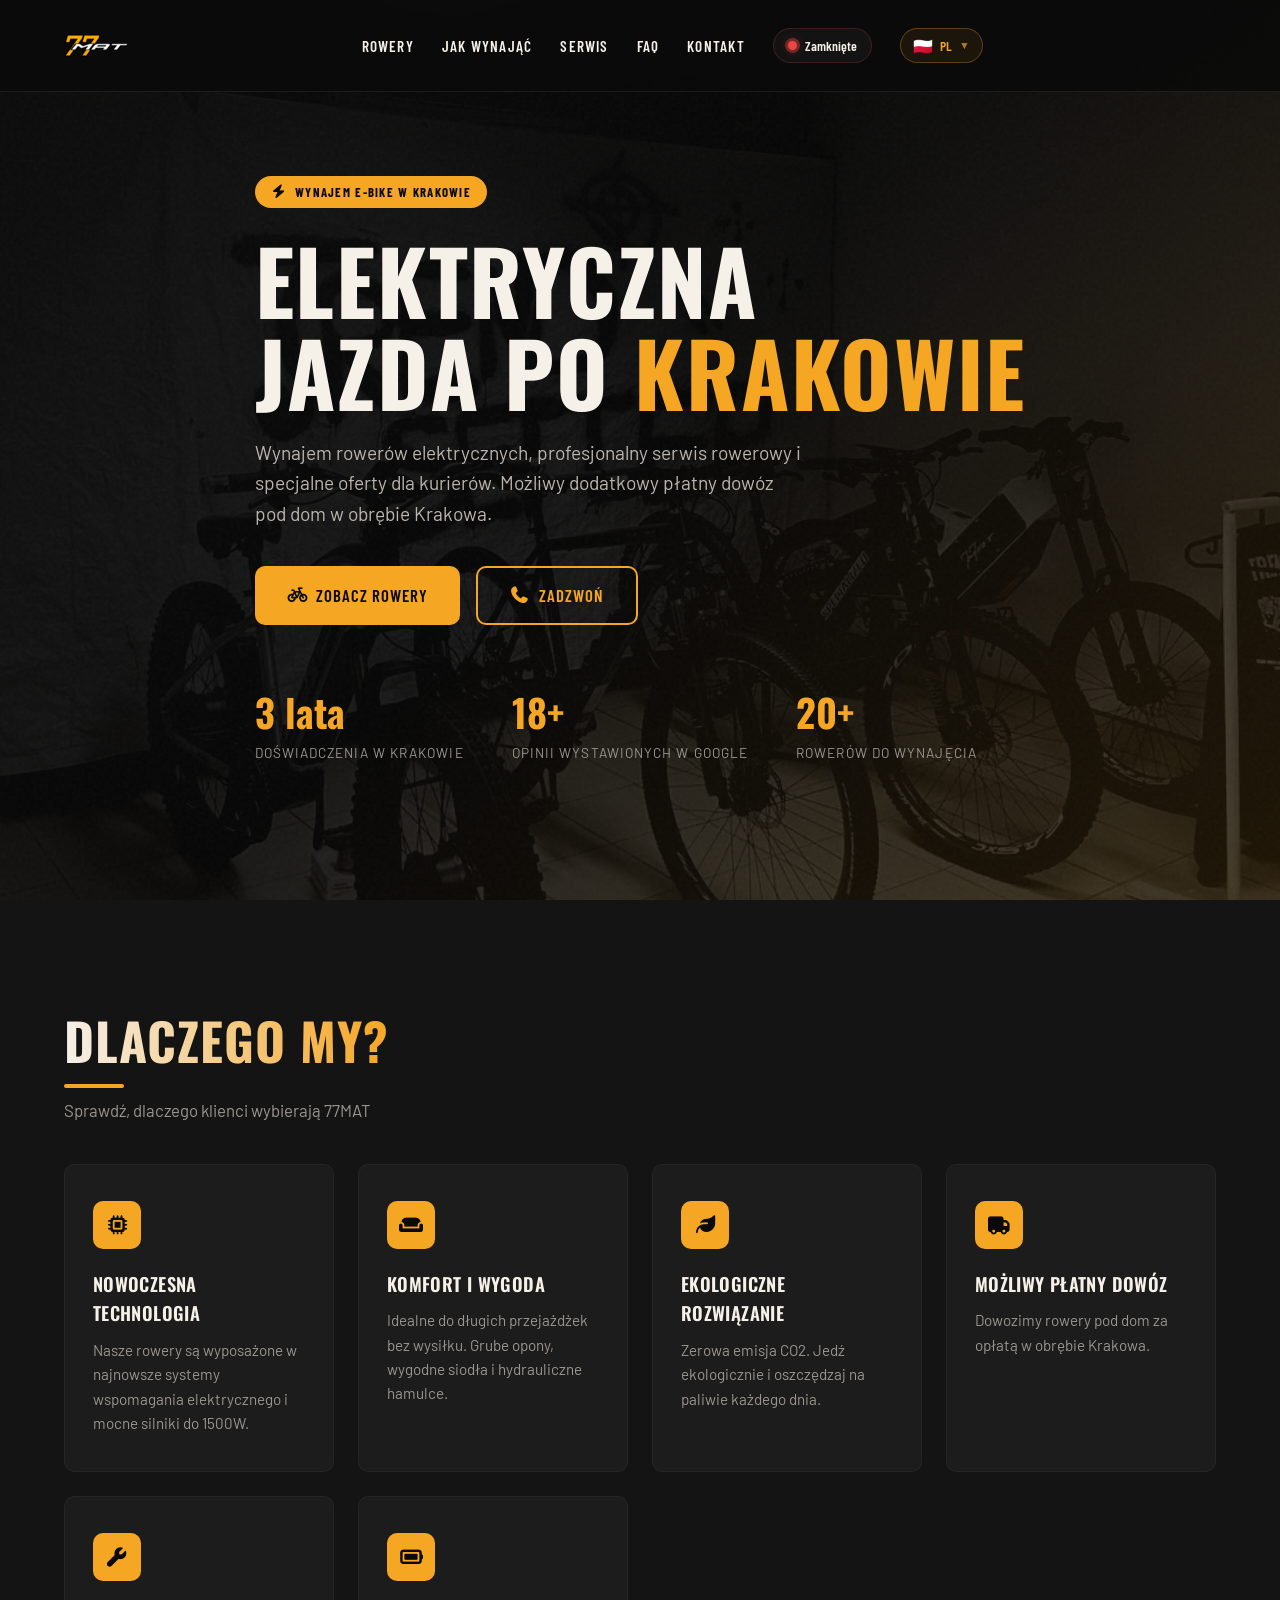
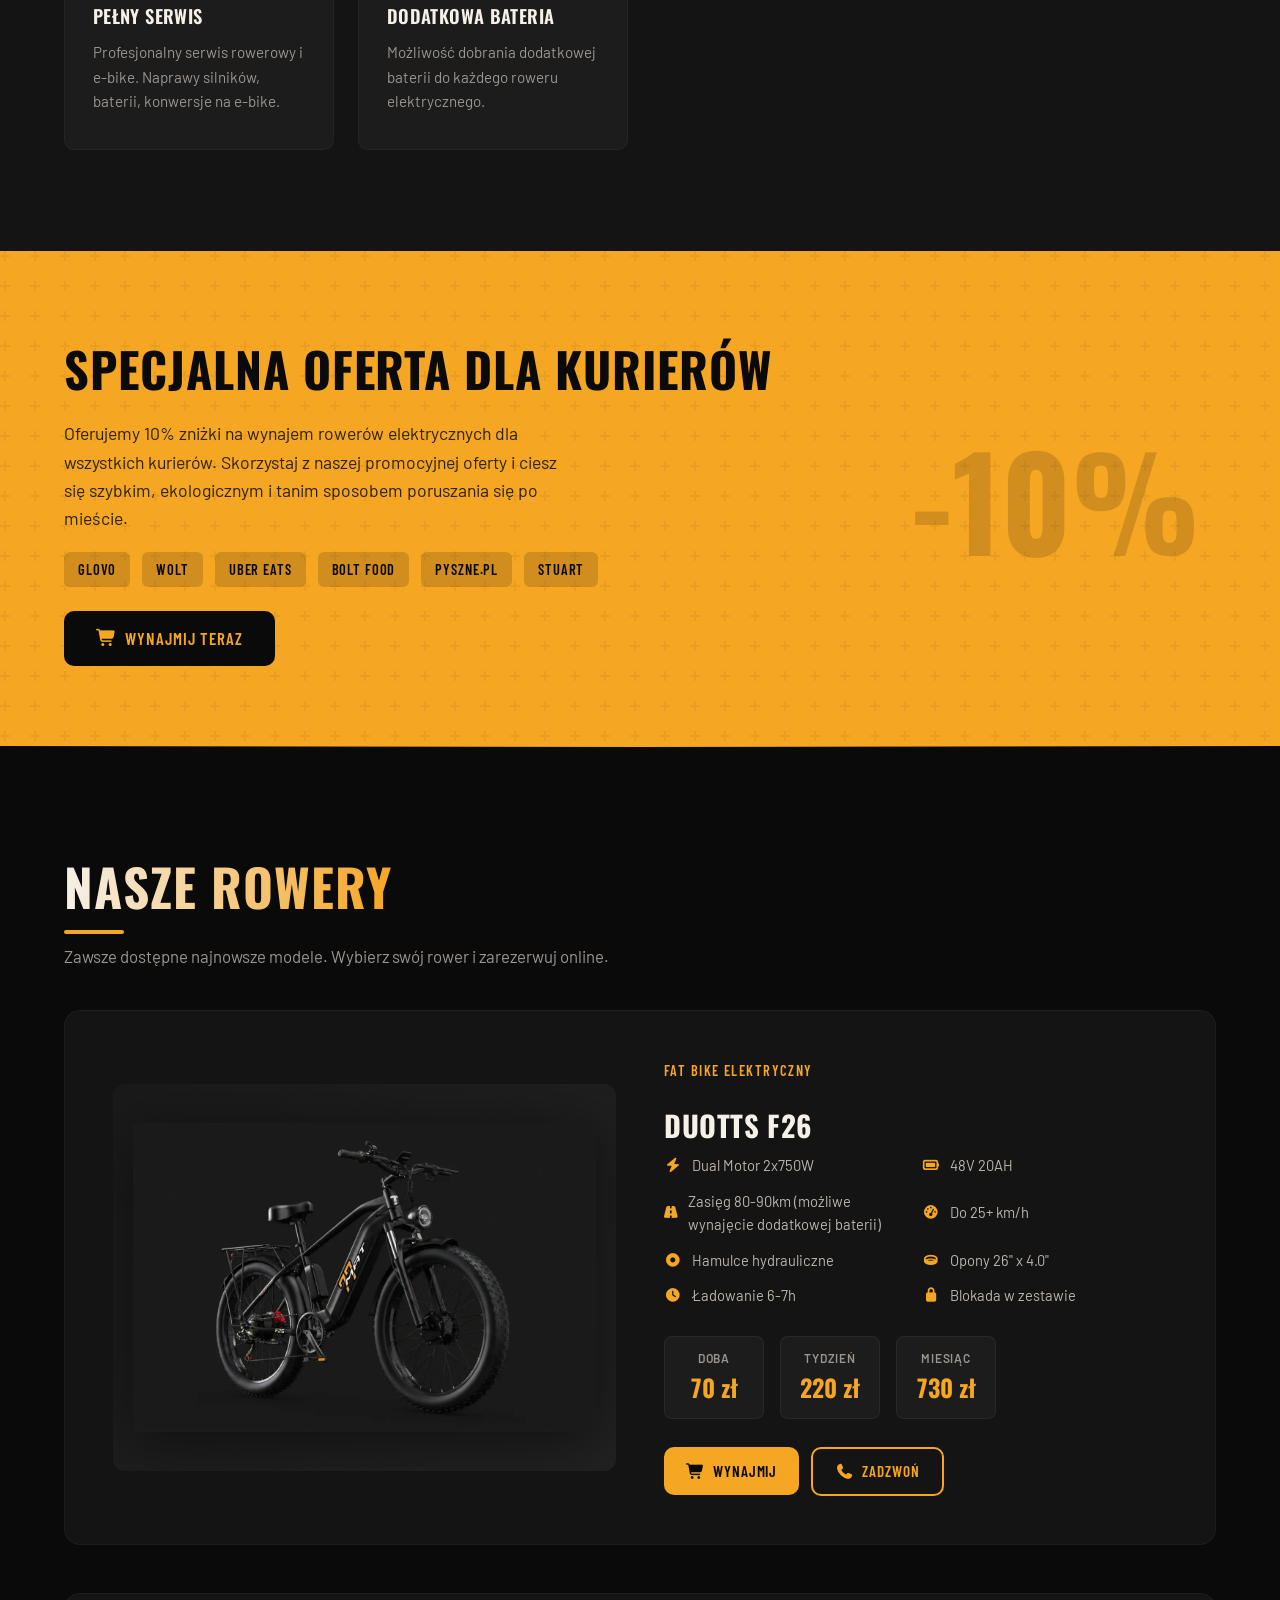
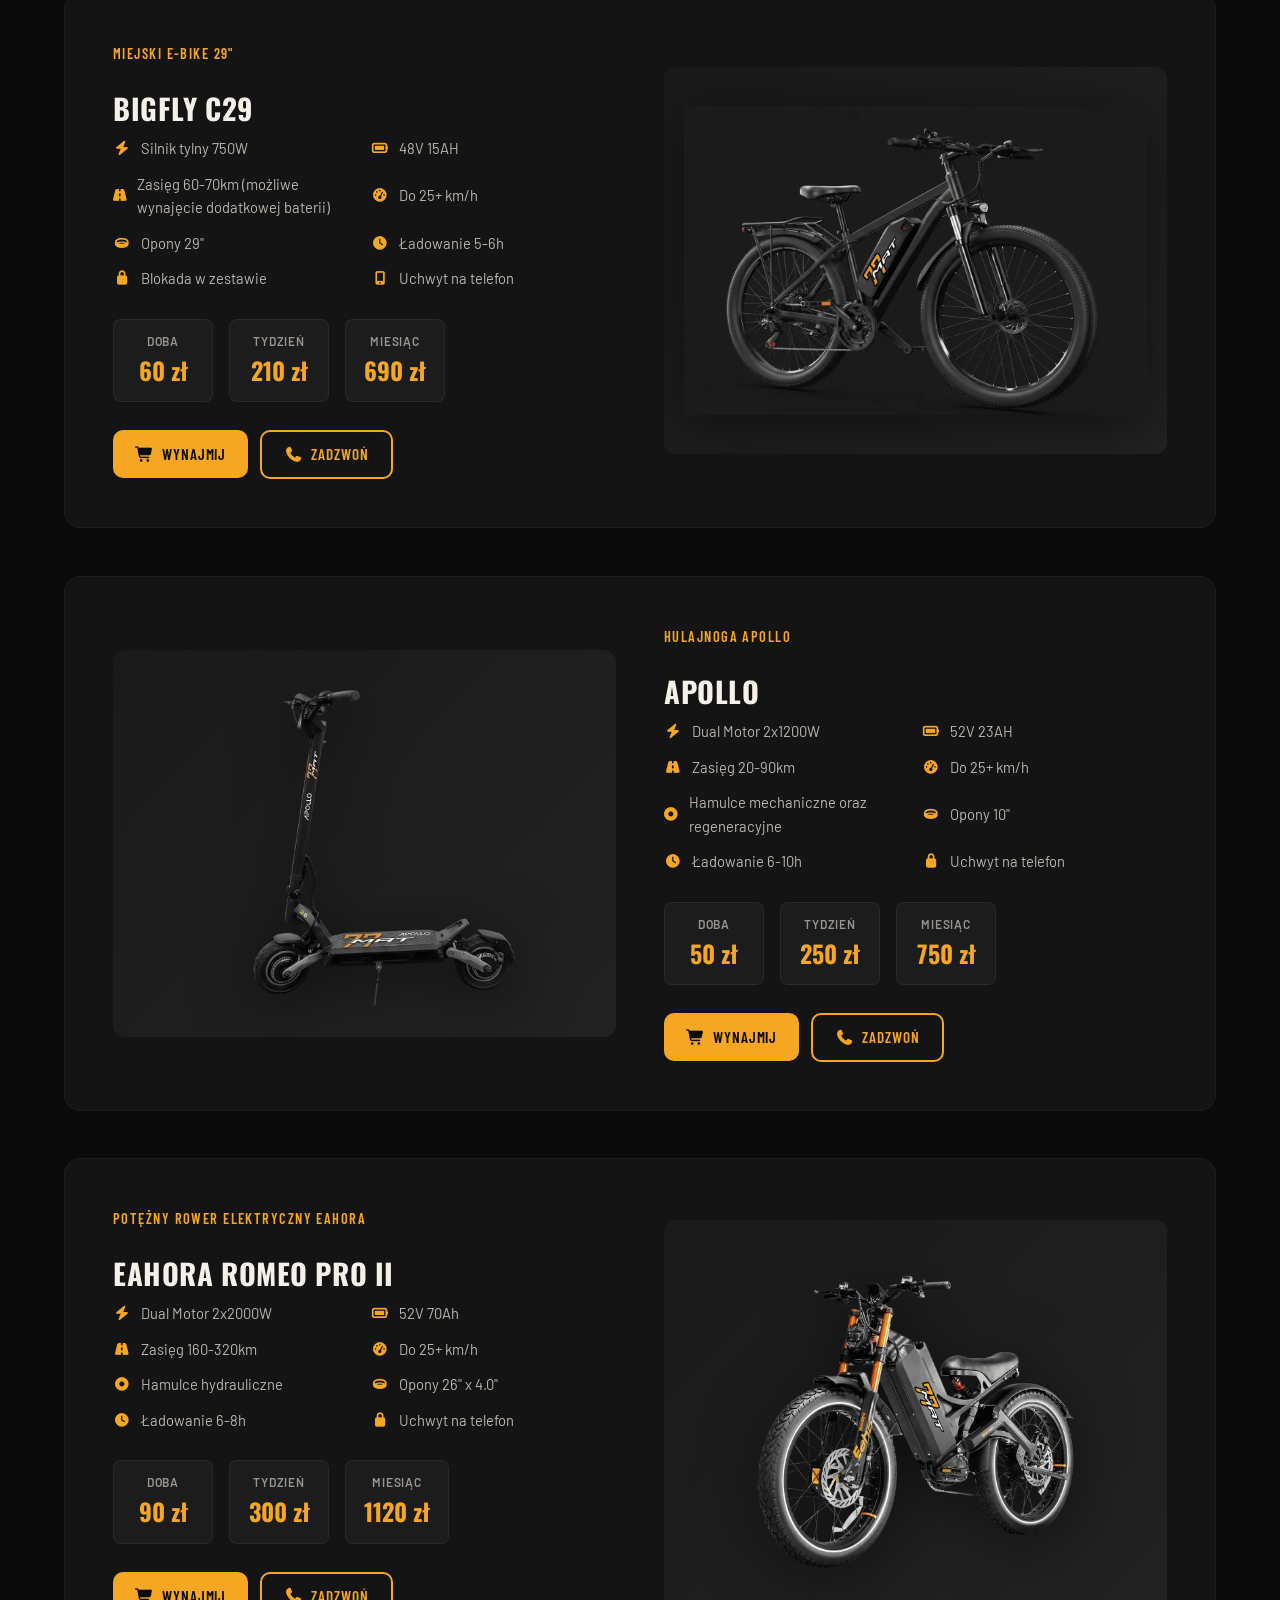
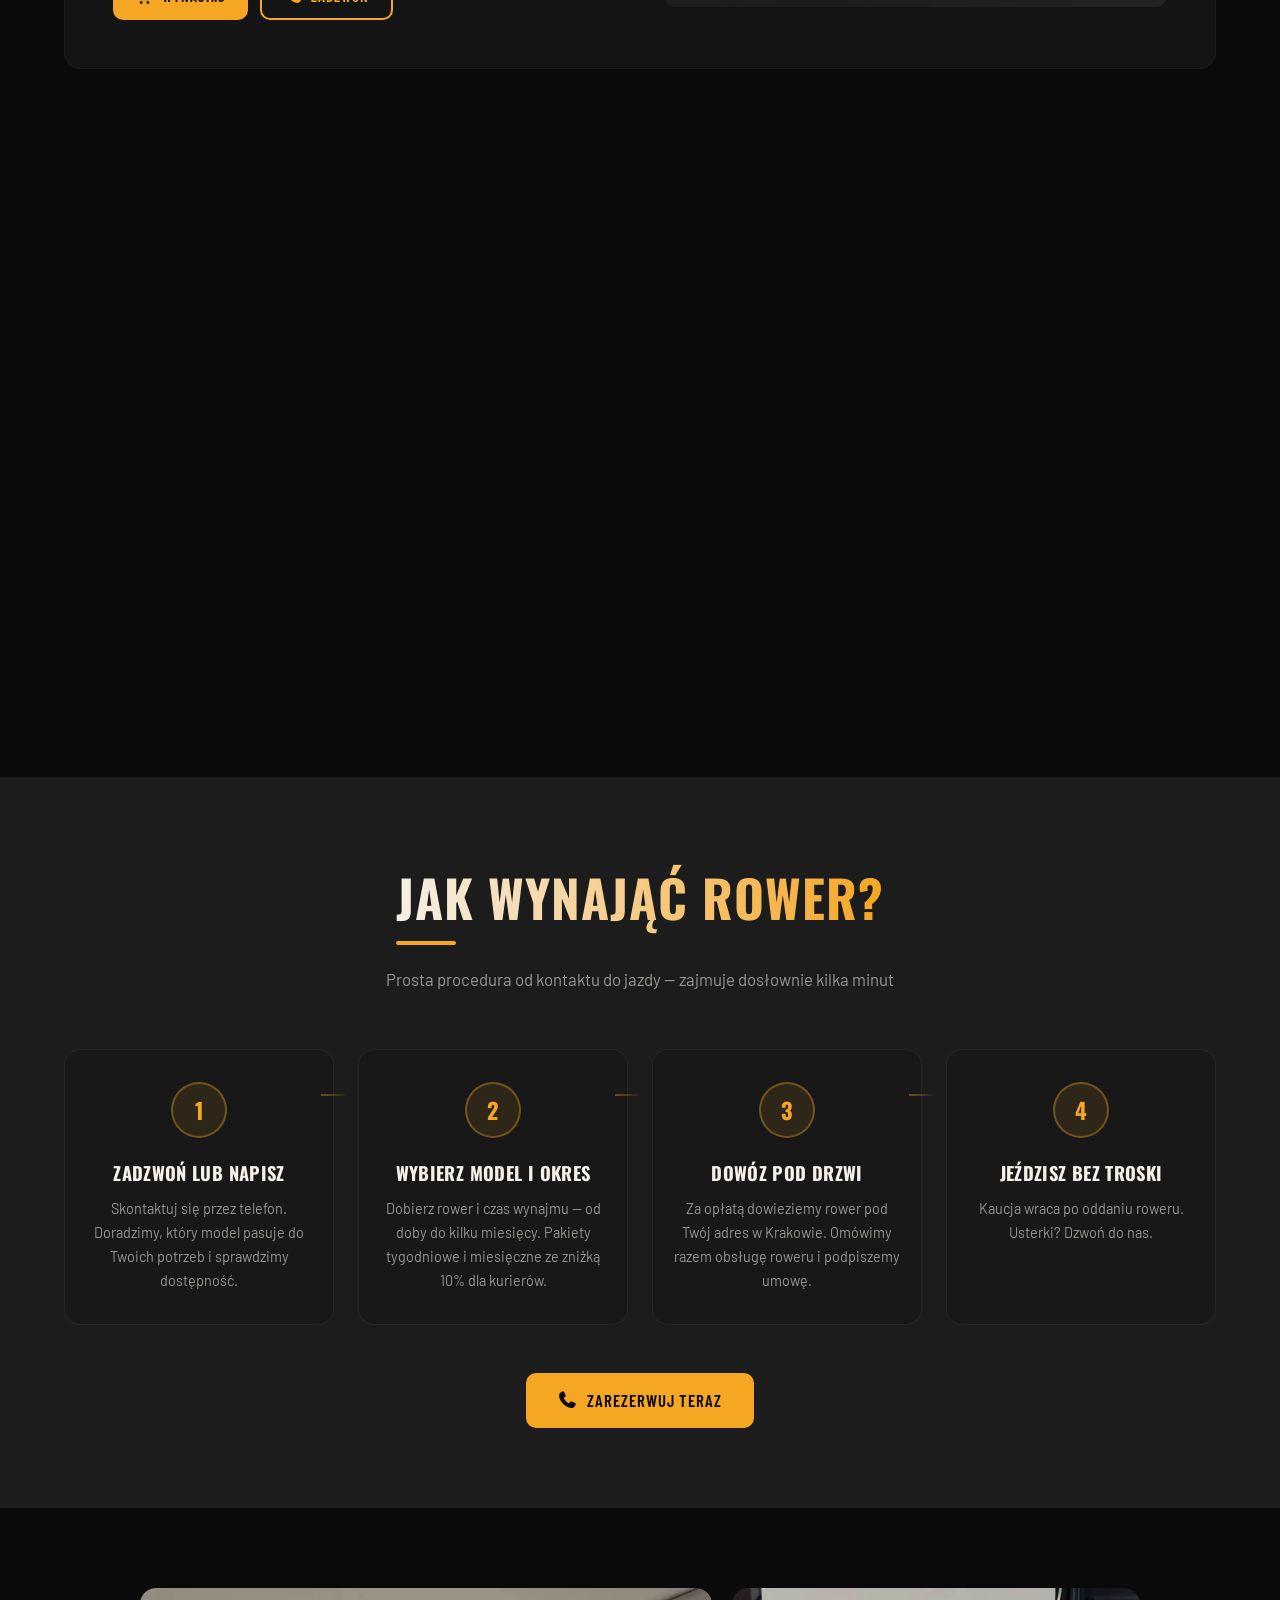
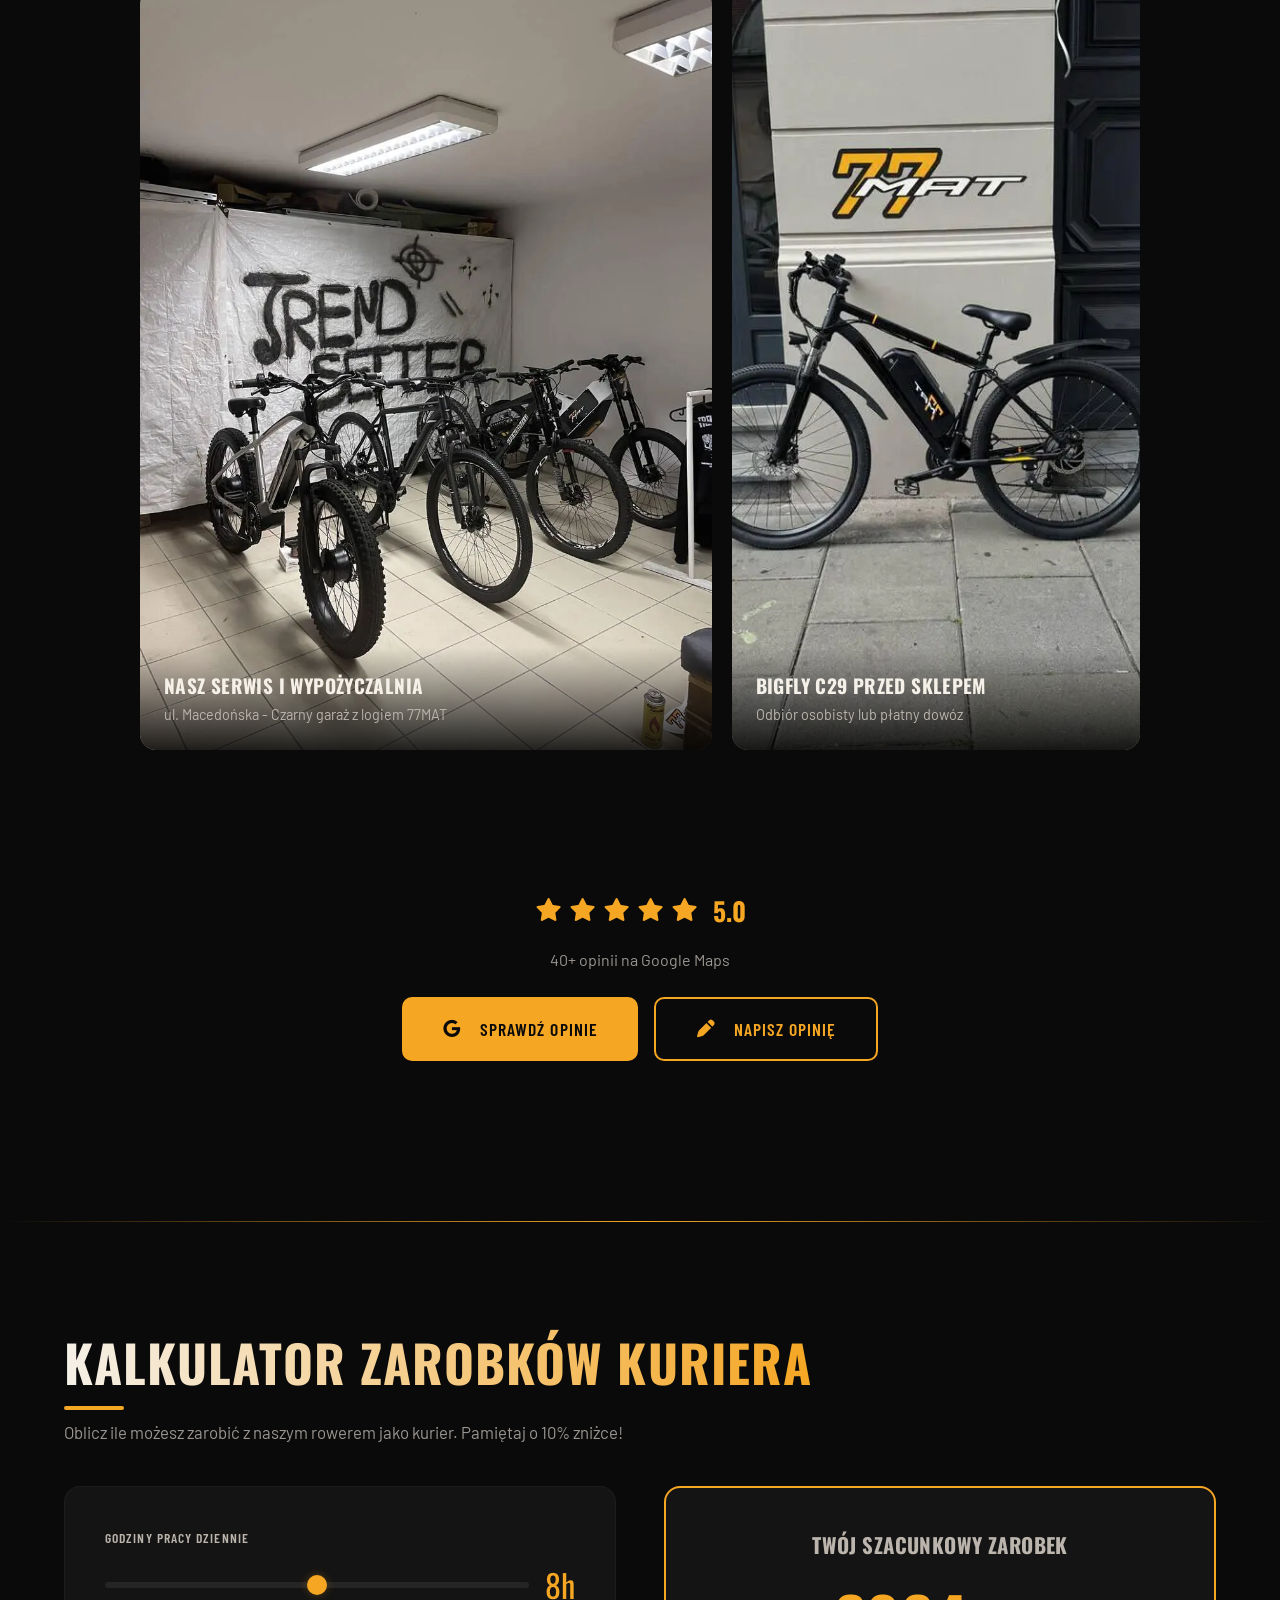
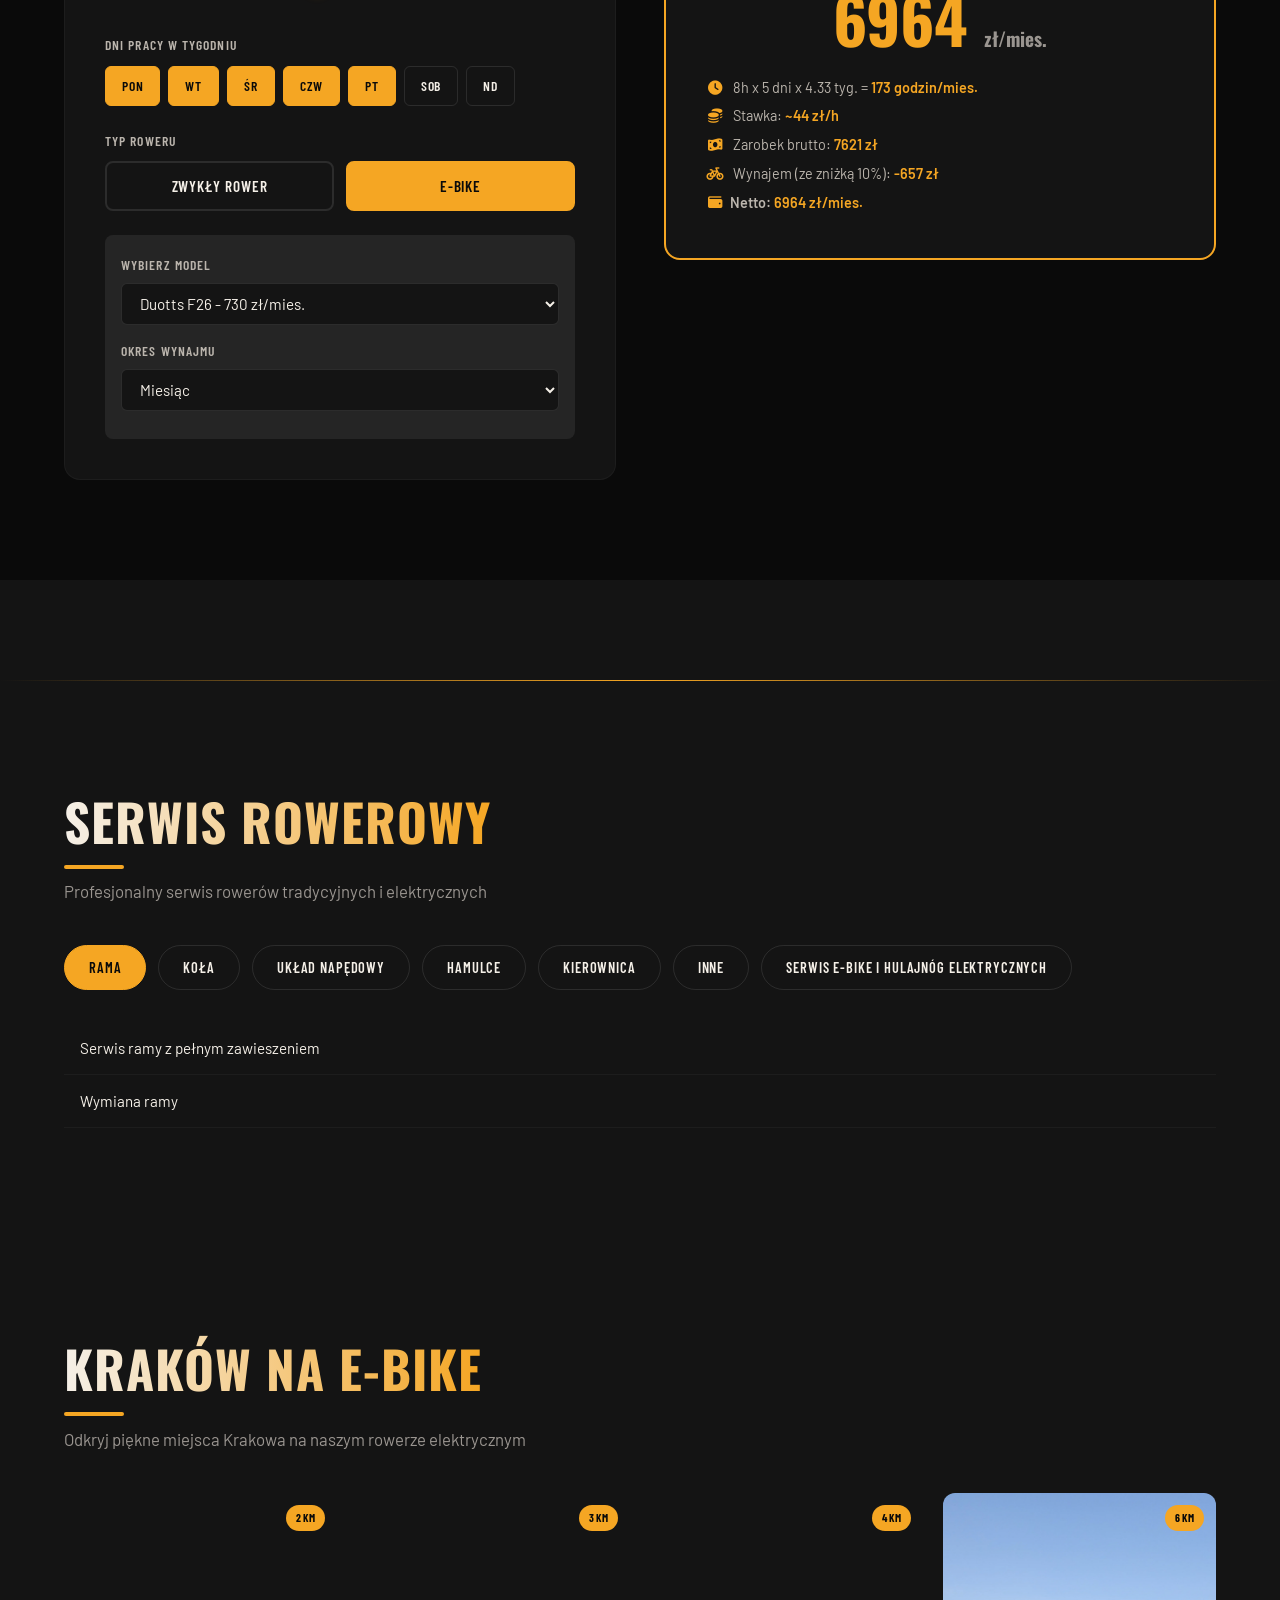
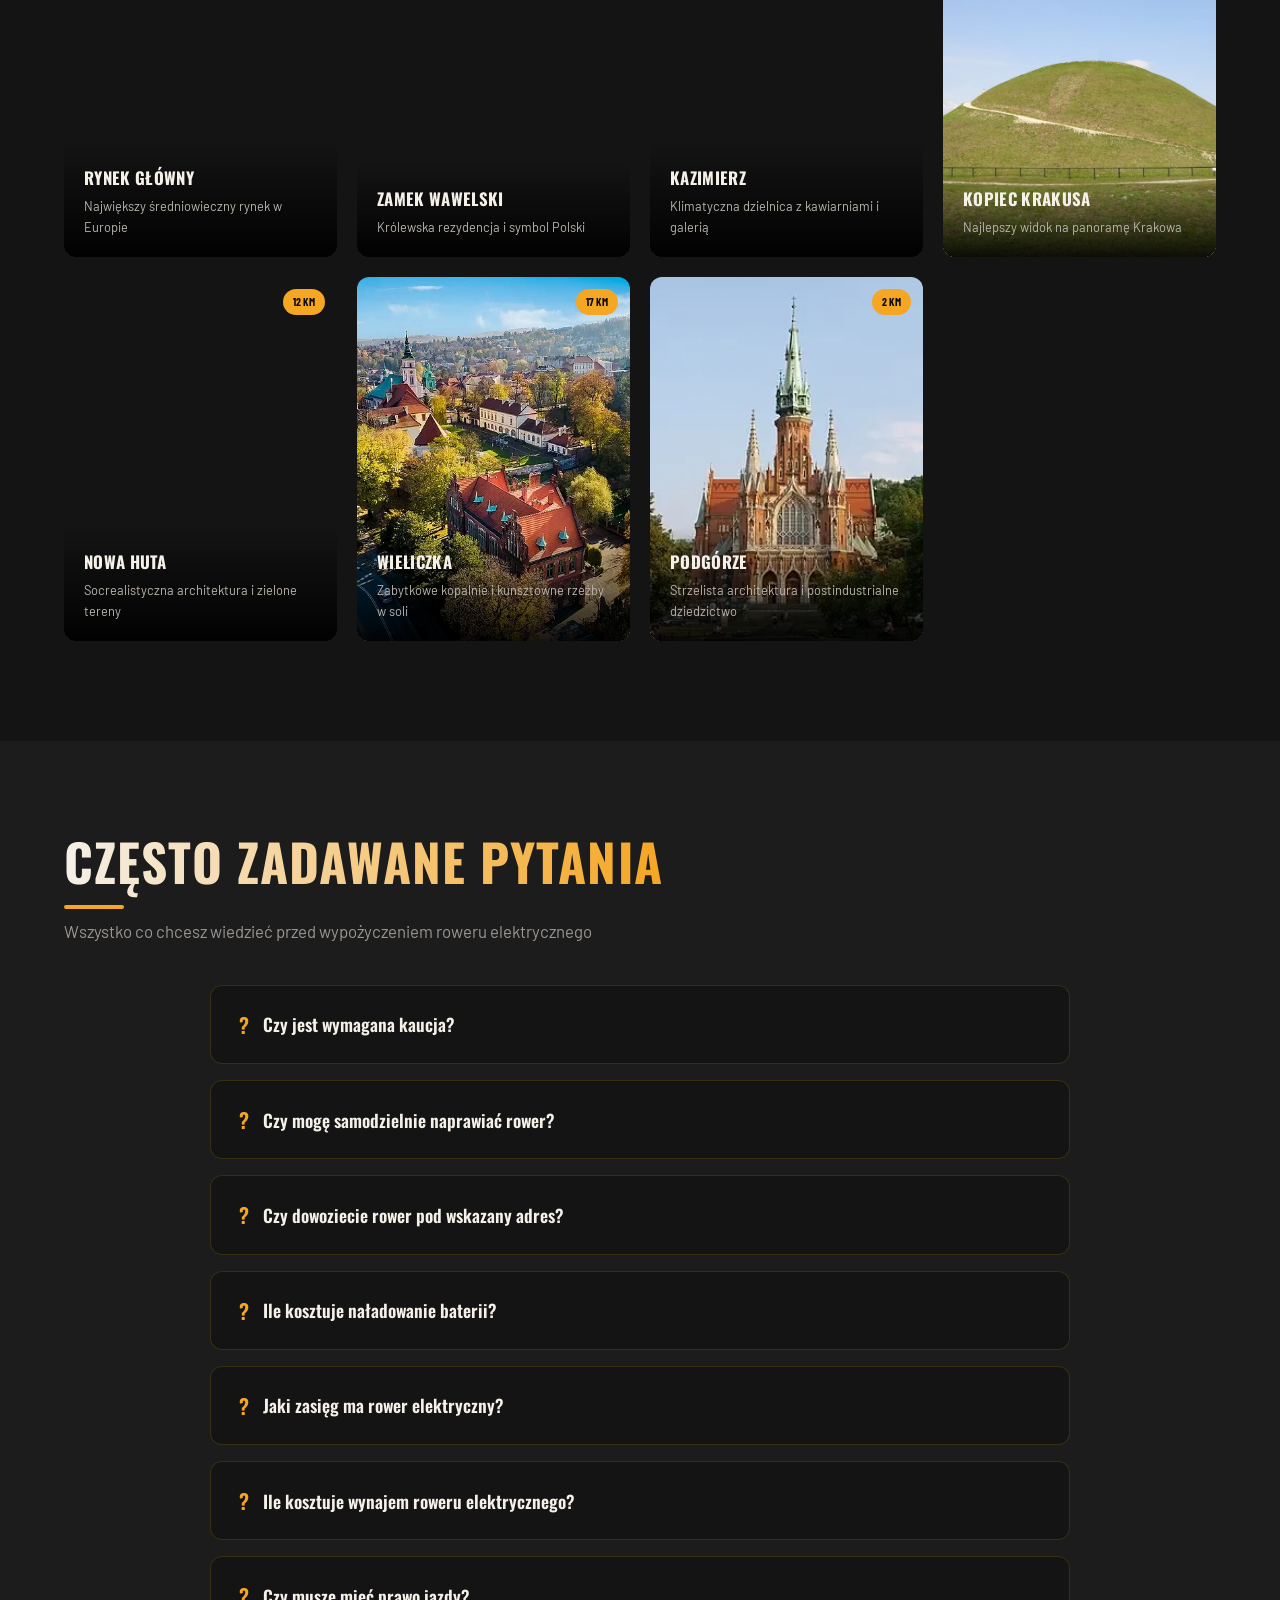
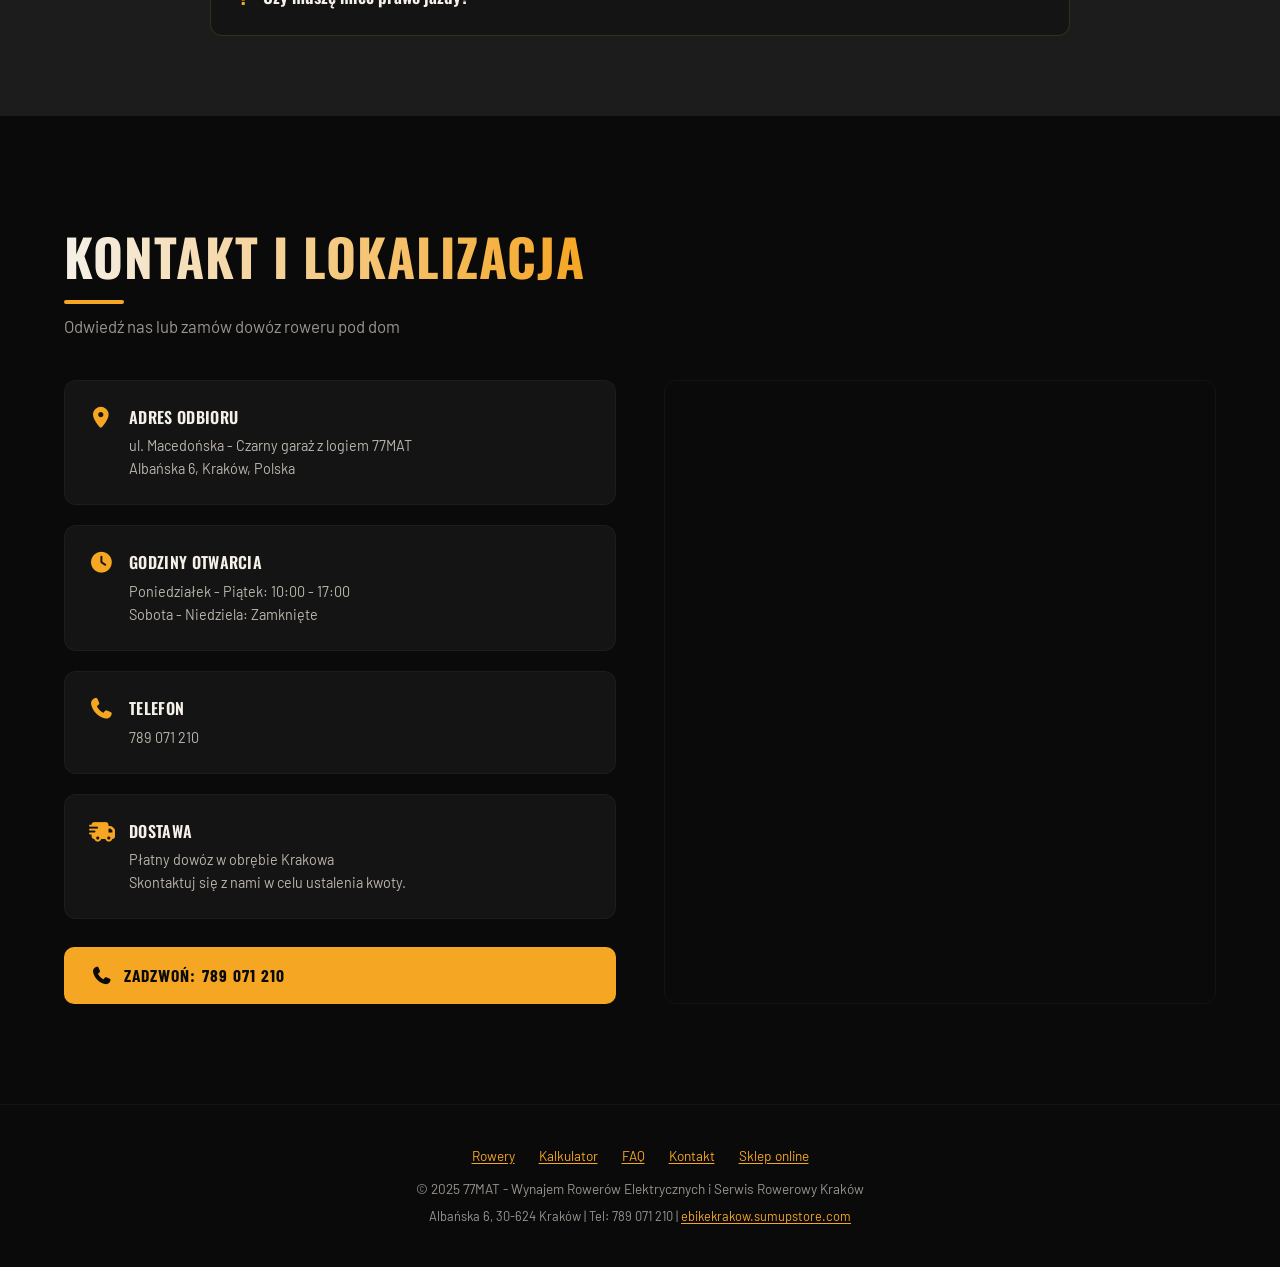
==== commit c0ca7988: "Update index.html" ====
--- a/index.html
+++ b/index.html
@@ -628,19 +628,19 @@
 
              <div class="bike-card reverse reveal-scale">
       <div class="bike-img-wrap">
-        <img src="img/eahora.webp" alt="Eahora Romeo Ultra II" width="800" height="600" loading="lazy" style="aspect-ratio:4/3;width:100%;height:auto">
+        <img src="img/eahora.webp" alt="Eahora Romeo Pro II" width="800" height="600" loading="lazy" style="aspect-ratio:4/3;width:100%;height:auto">
       </div>
       <div class="bike-info">
         <div class="bike-tag">Potężny rower elektryczny Eahora</div>
-        <h3>Eahora Romeo Ultra II </h3>
+        <h3>Eahora Romeo Pro II </h3>
         <div class="bike-specs">
-          <div class="bike-spec"><i class="fas fa-bolt"></i> Dual Motor 2x3000W</div>
-          <div class="bike-spec"><i class="fas fa-battery-full"></i> 60V 80Ah</div>
-          <div class="bike-spec"><i class="fas fa-road"></i> Zasięg 250-350km </div>
+          <div class="bike-spec"><i class="fas fa-bolt"></i> Dual Motor 2x2000W</div>
+          <div class="bike-spec"><i class="fas fa-battery-full"></i> 52V 70Ah</div>
+          <div class="bike-spec"><i class="fas fa-road"></i> Zasięg 160-320km </div>
           <div class="bike-spec"><i class="fas fa-tachometer-alt"></i> Do 25+ km/h</div>
           <div class="bike-spec"><i class="fas fa-circle-dot"></i> Hamulce hydrauliczne</div>
           <div class="bike-spec"><i class="fas fa-ring"></i> Opony 26" x 4.0"</div>
-          <div class="bike-spec"><i class="fas fa-clock"></i> Ładowanie 6-10h</div>
+          <div class="bike-spec"><i class="fas fa-clock"></i> Ładowanie 6-8h</div>
           <div class="bike-spec"><i class="fas fa-lock"></i> Uchwyt na telefon </div>
         </div>
         <div class="bike-pricing">
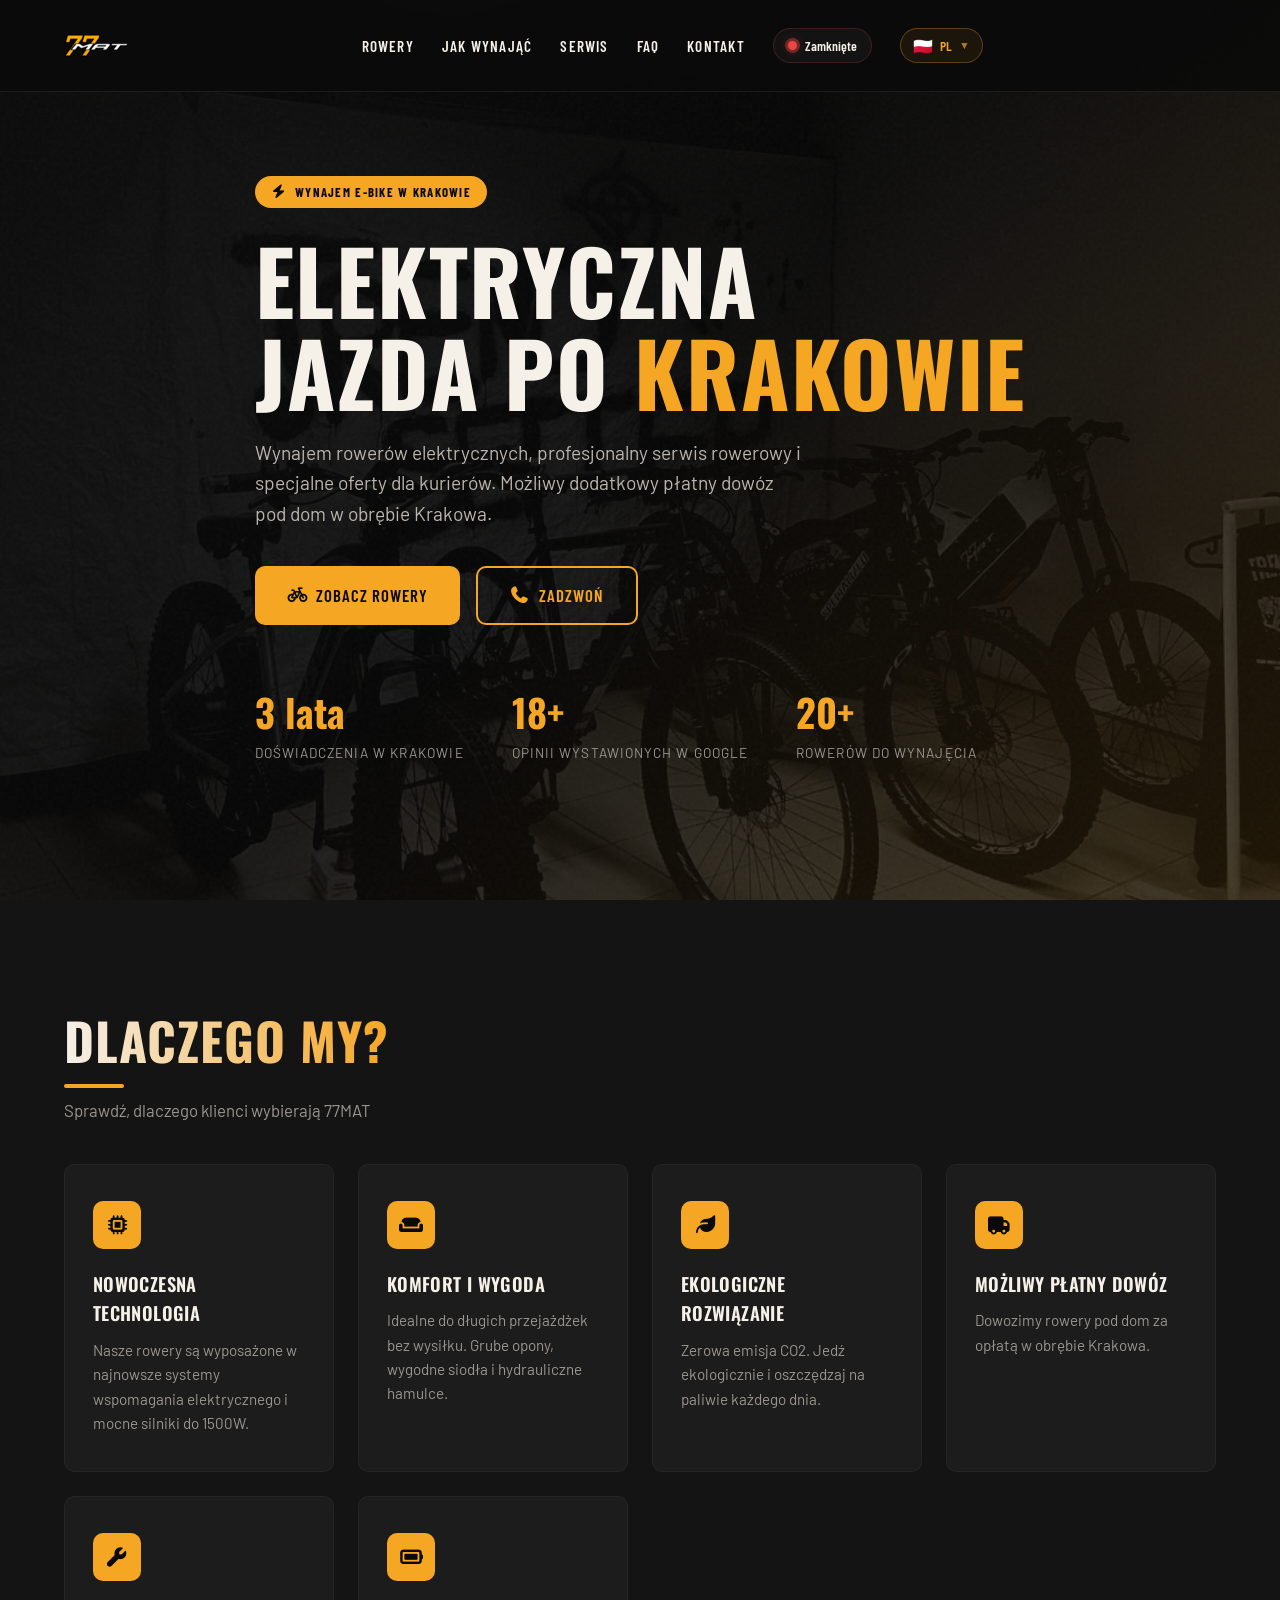
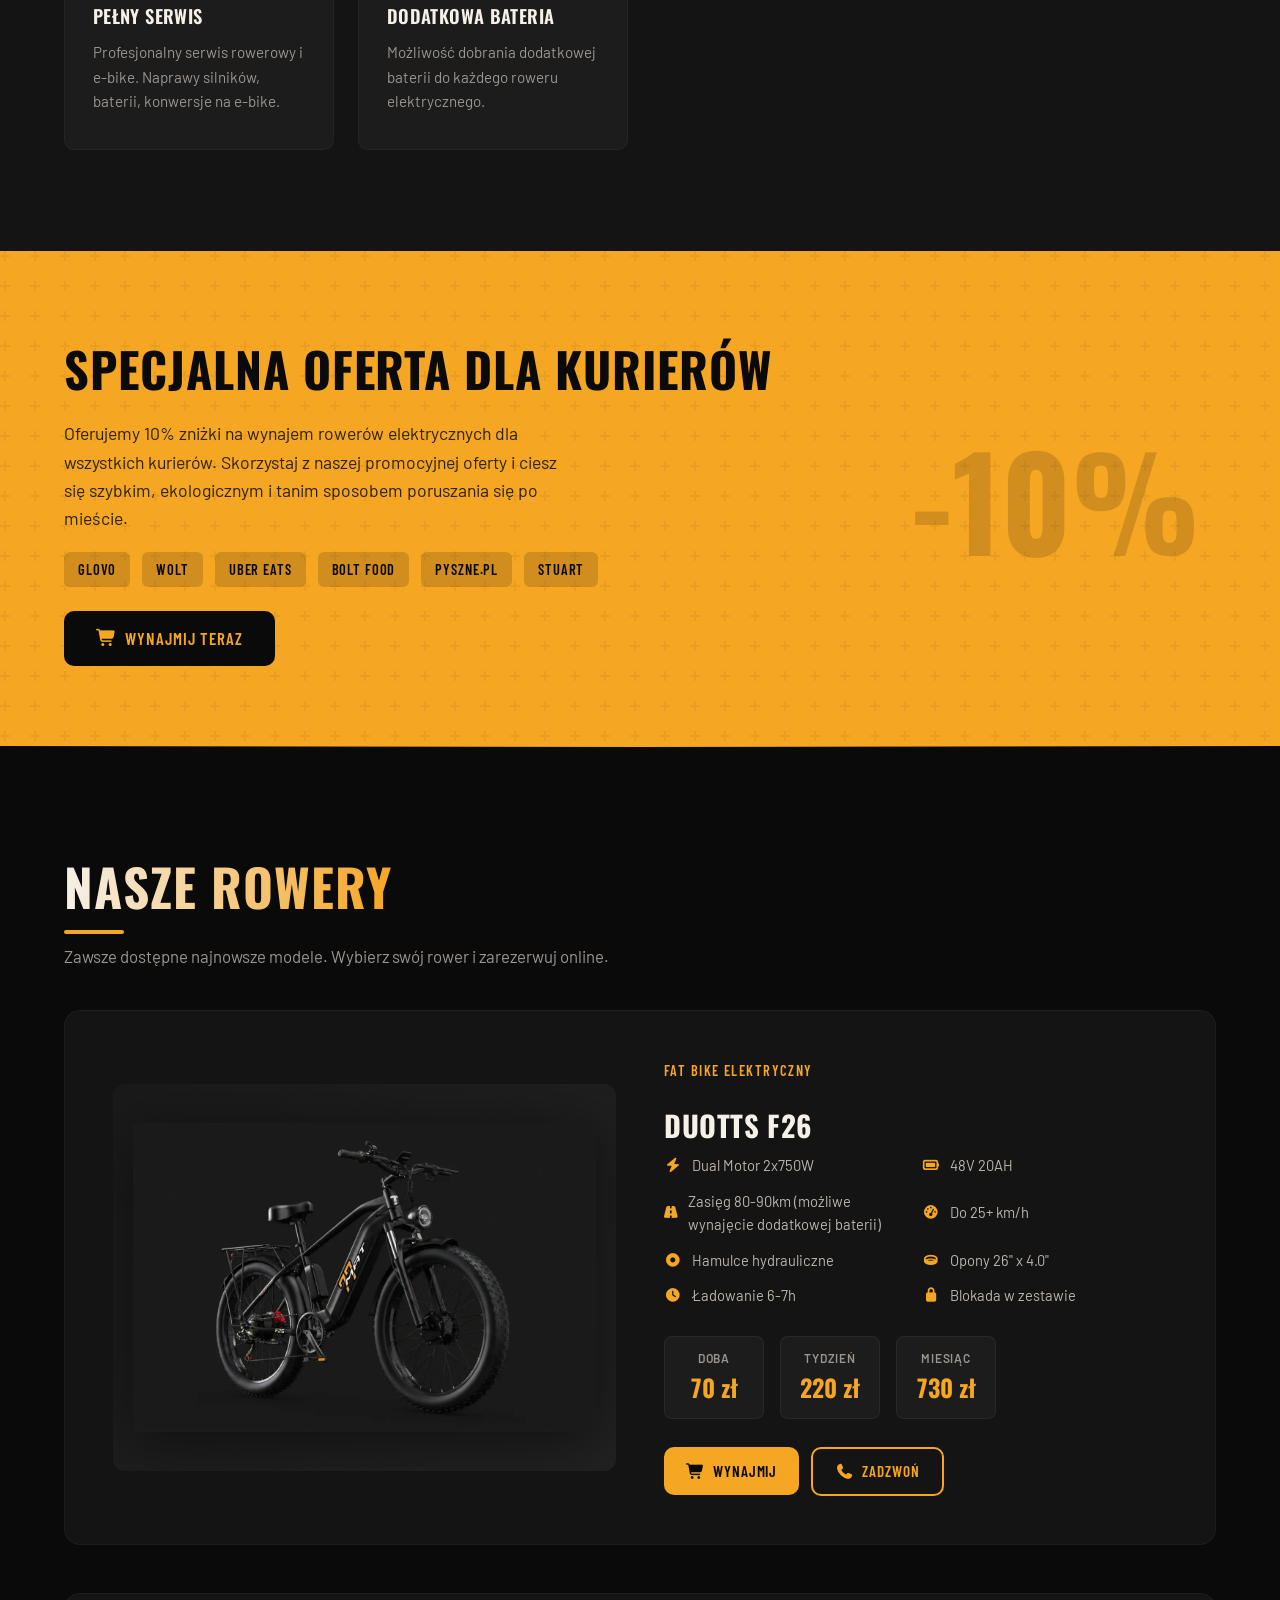
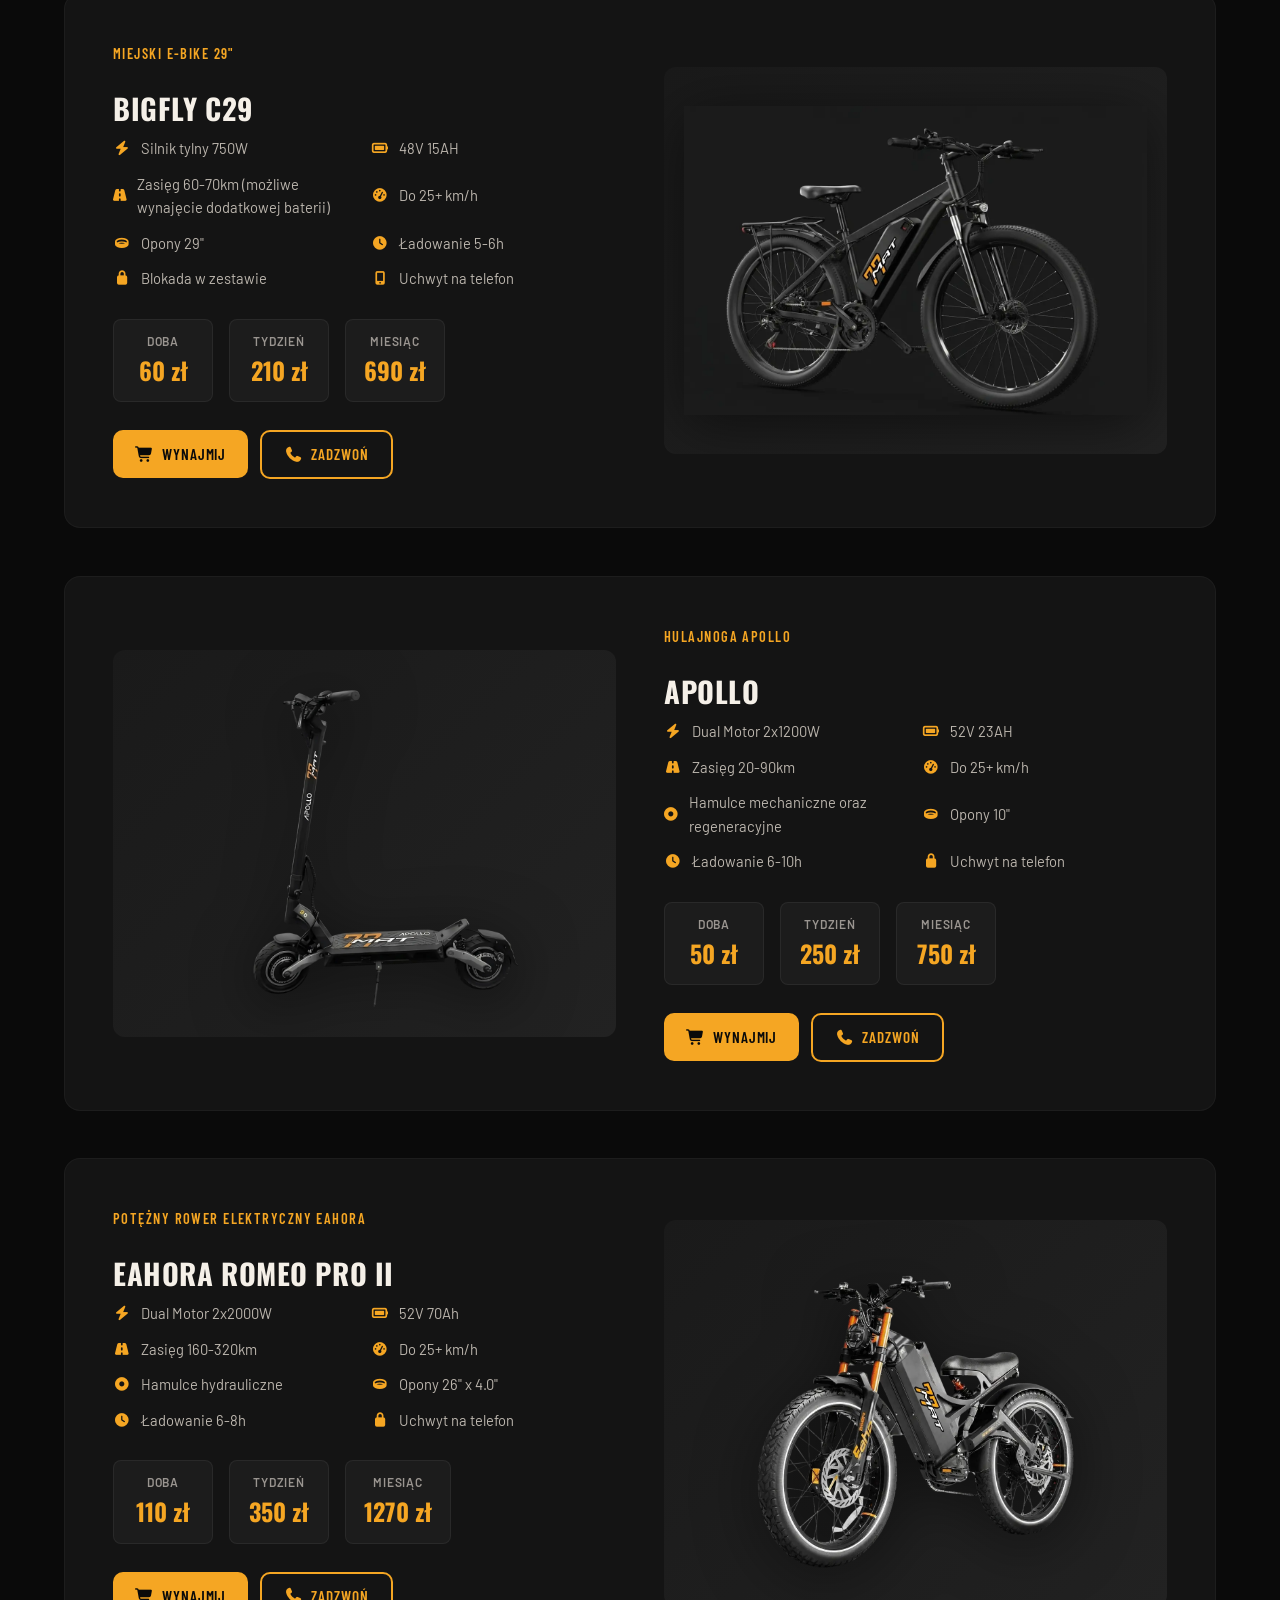
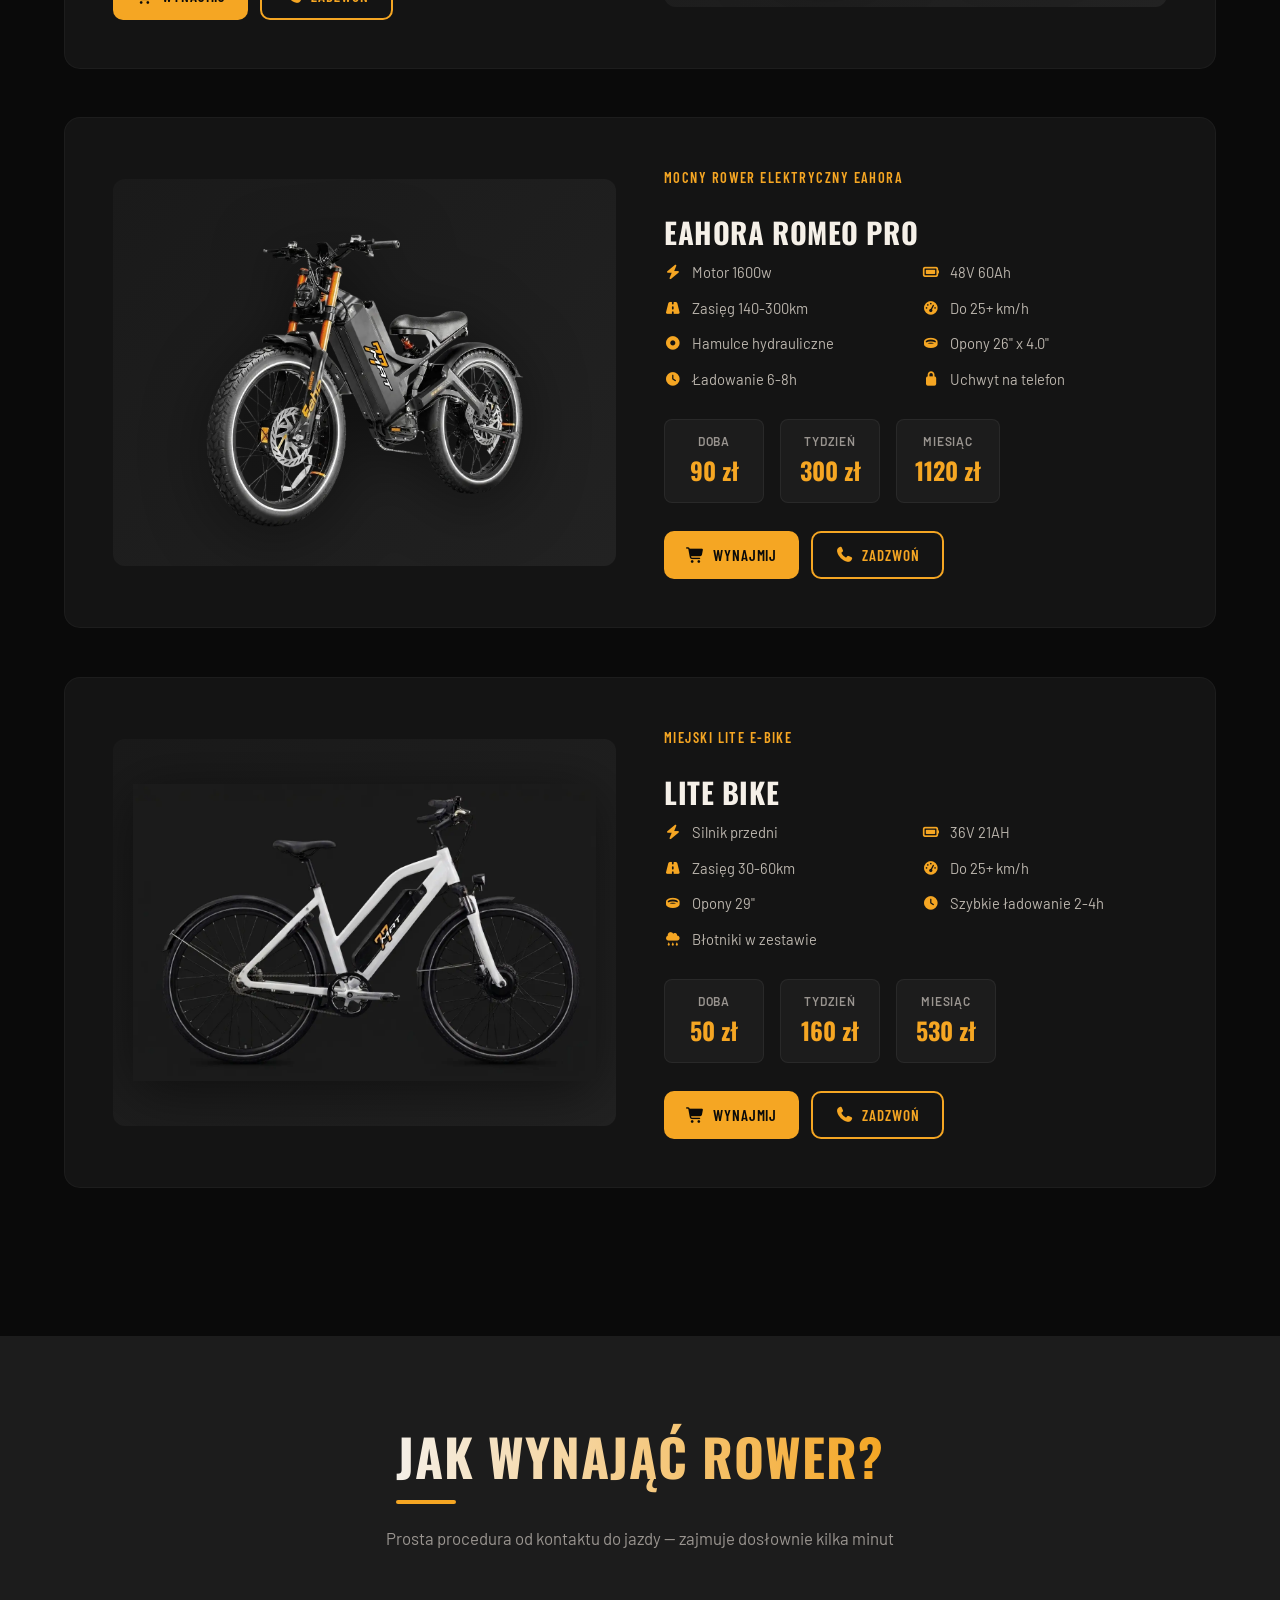
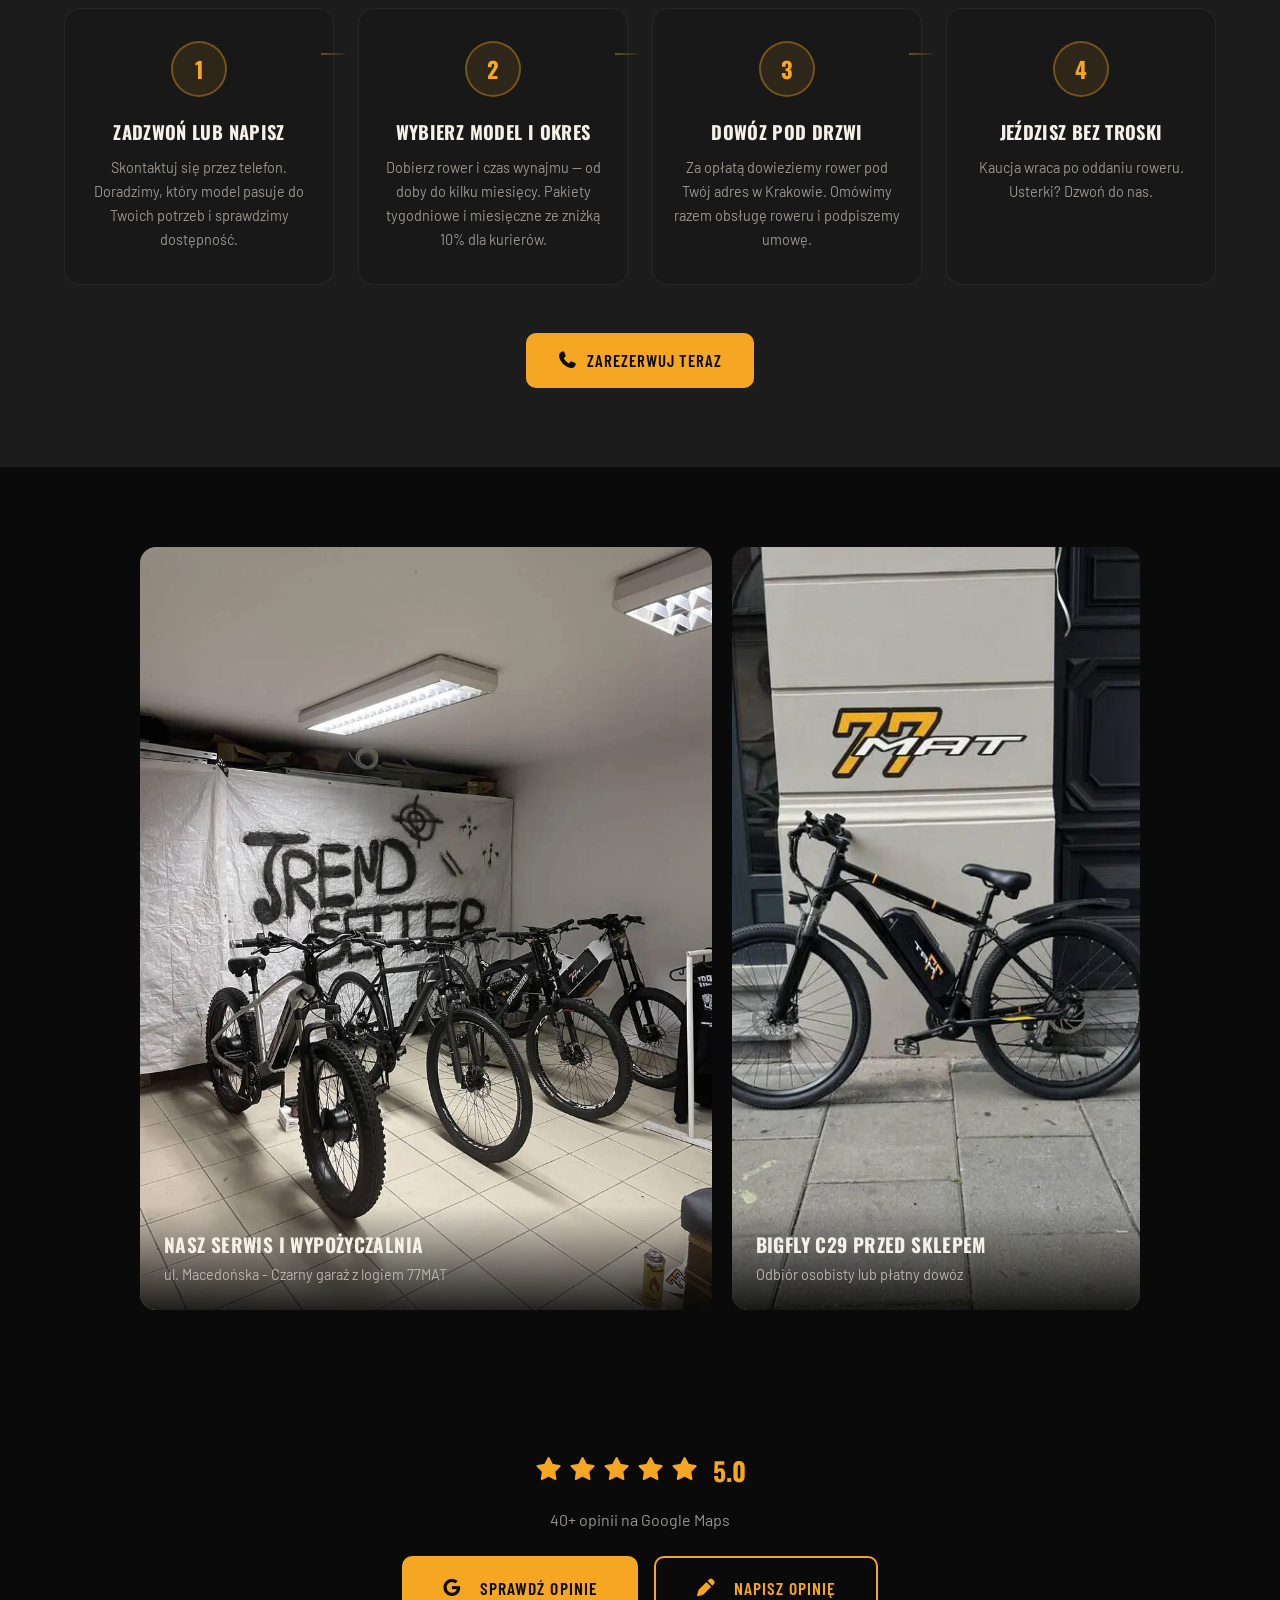
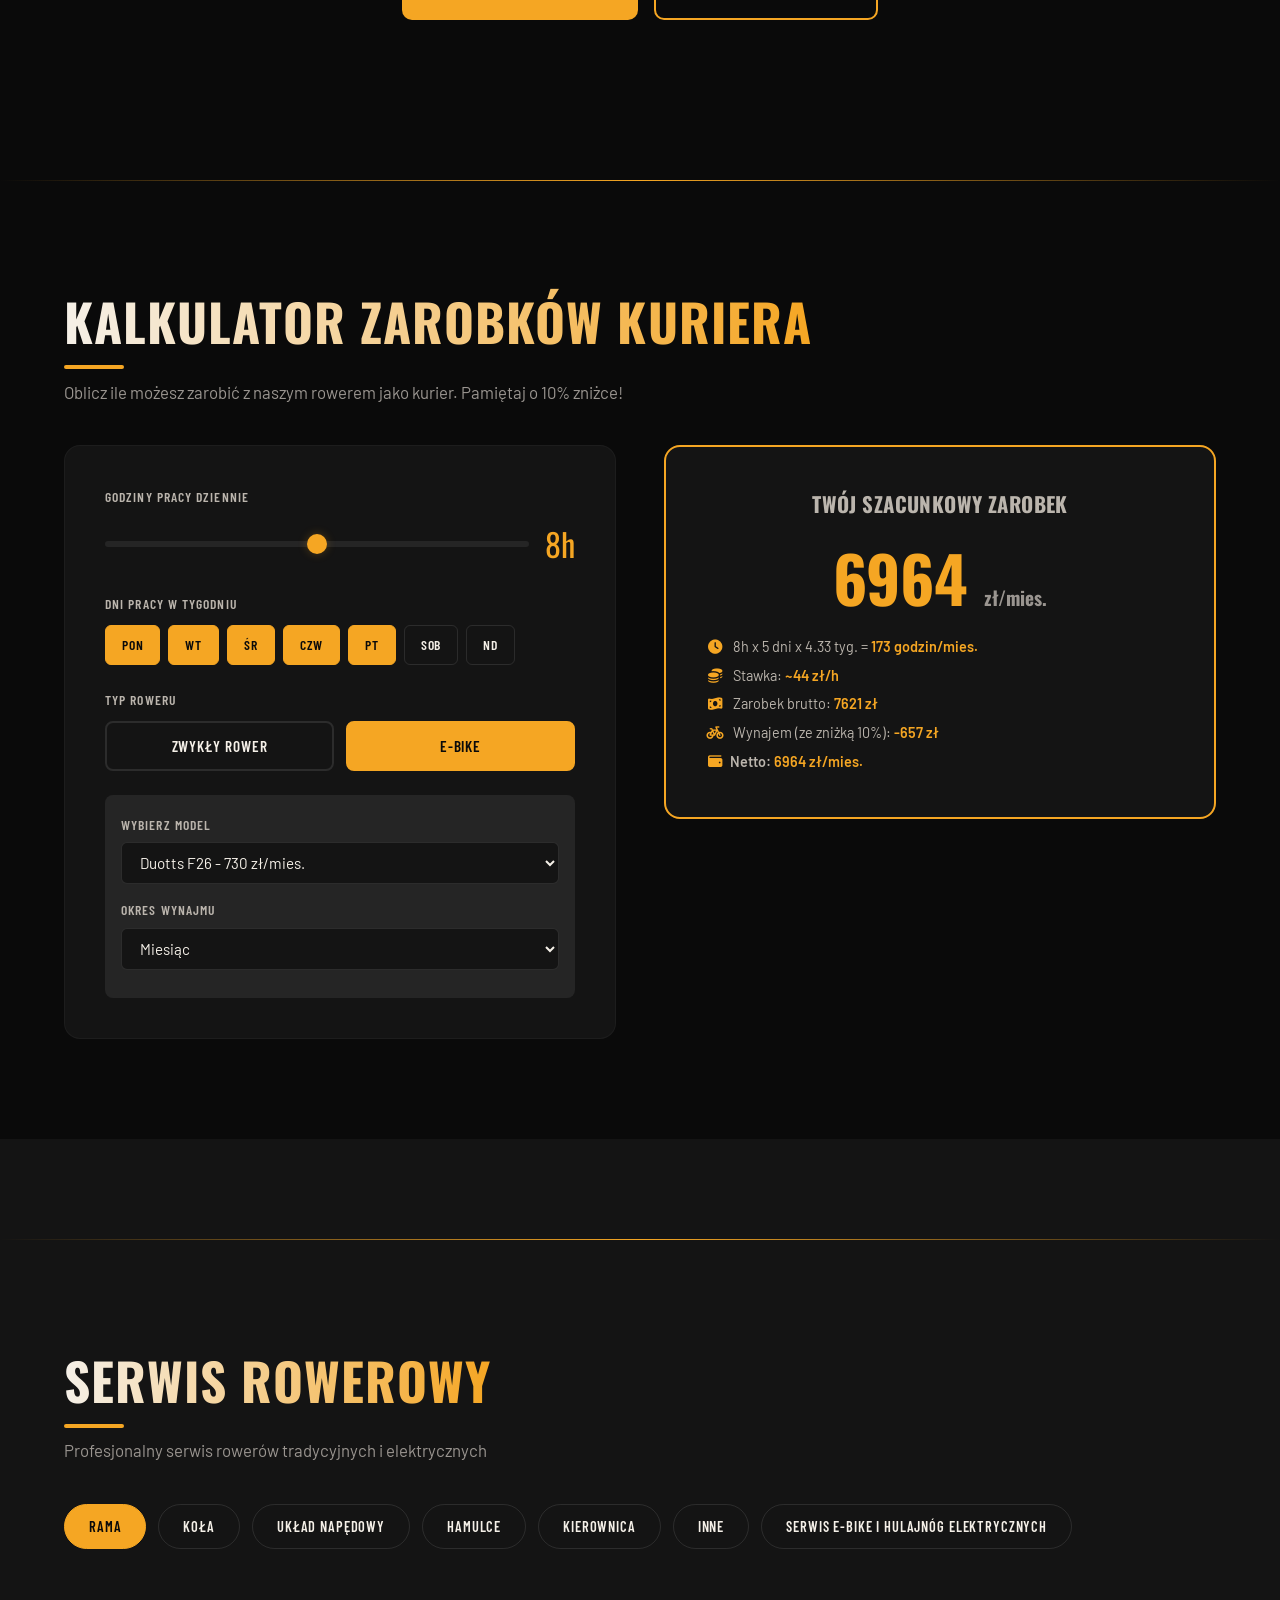
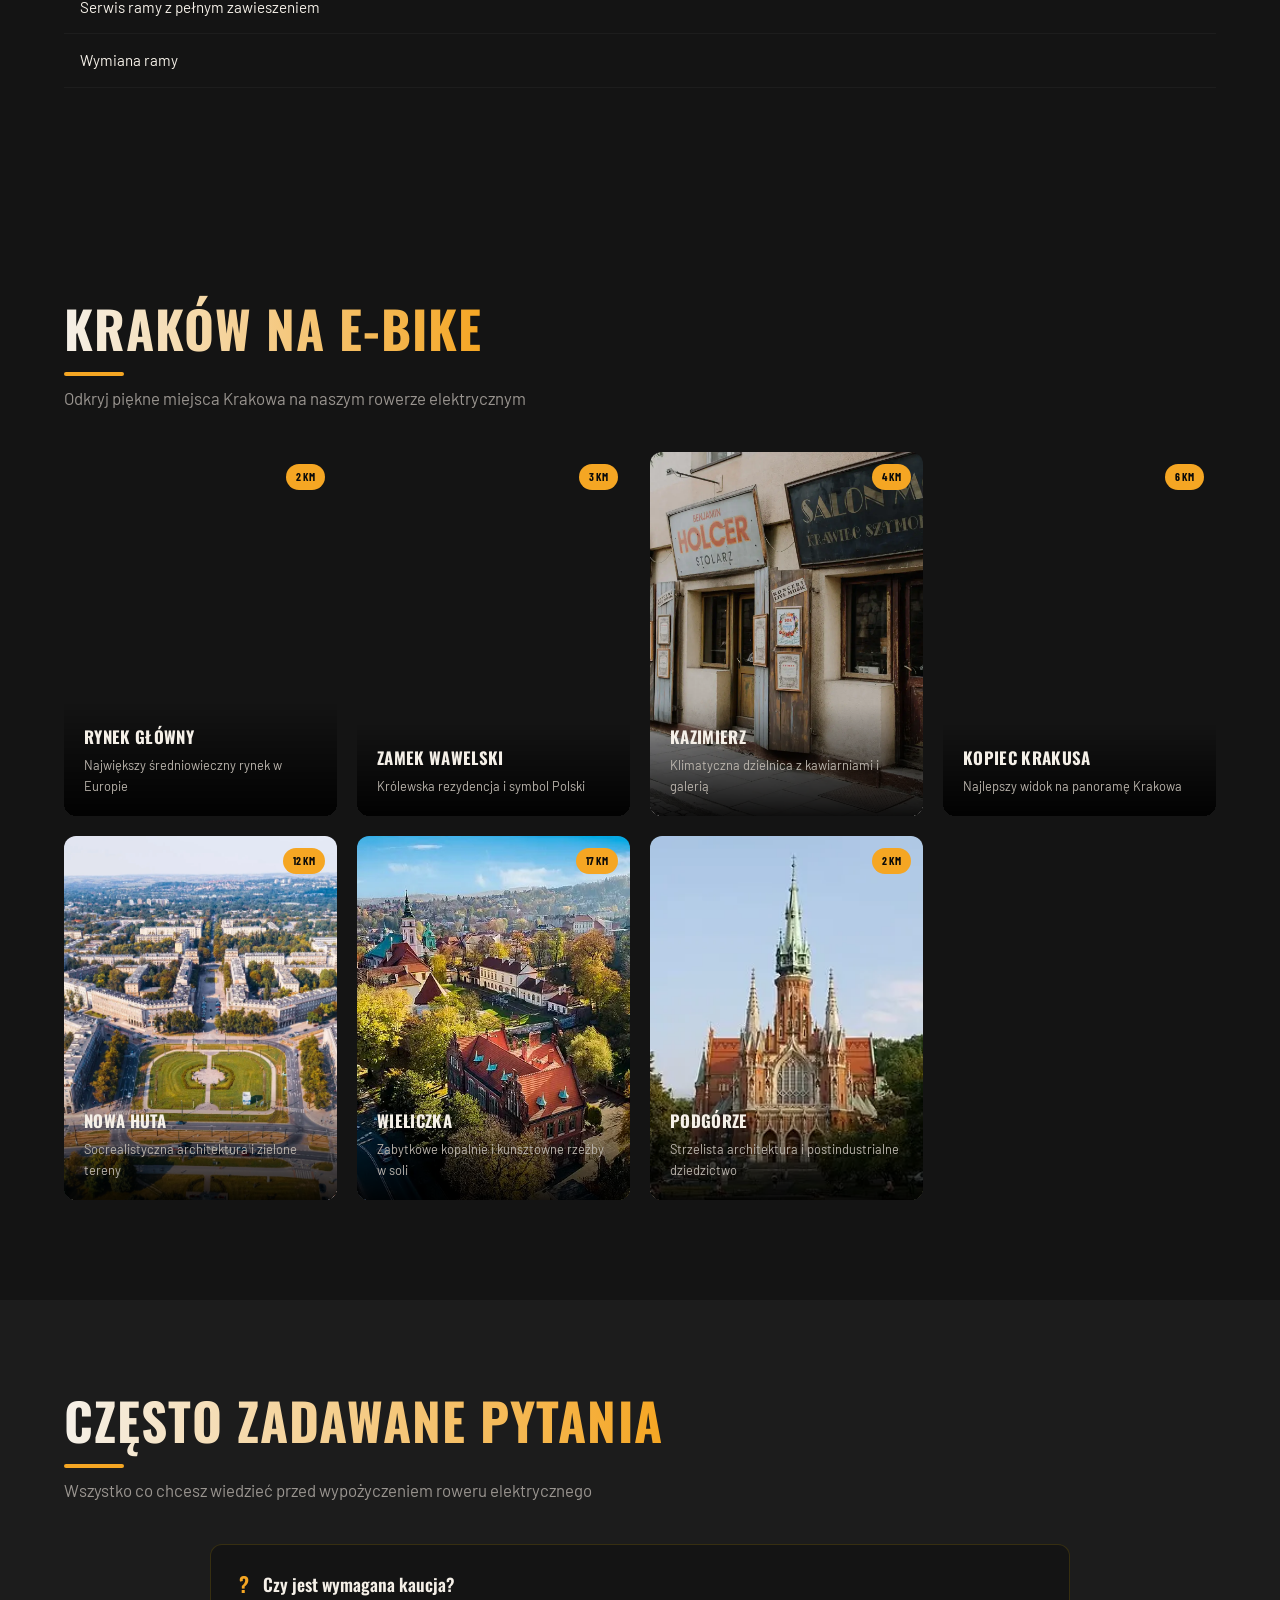
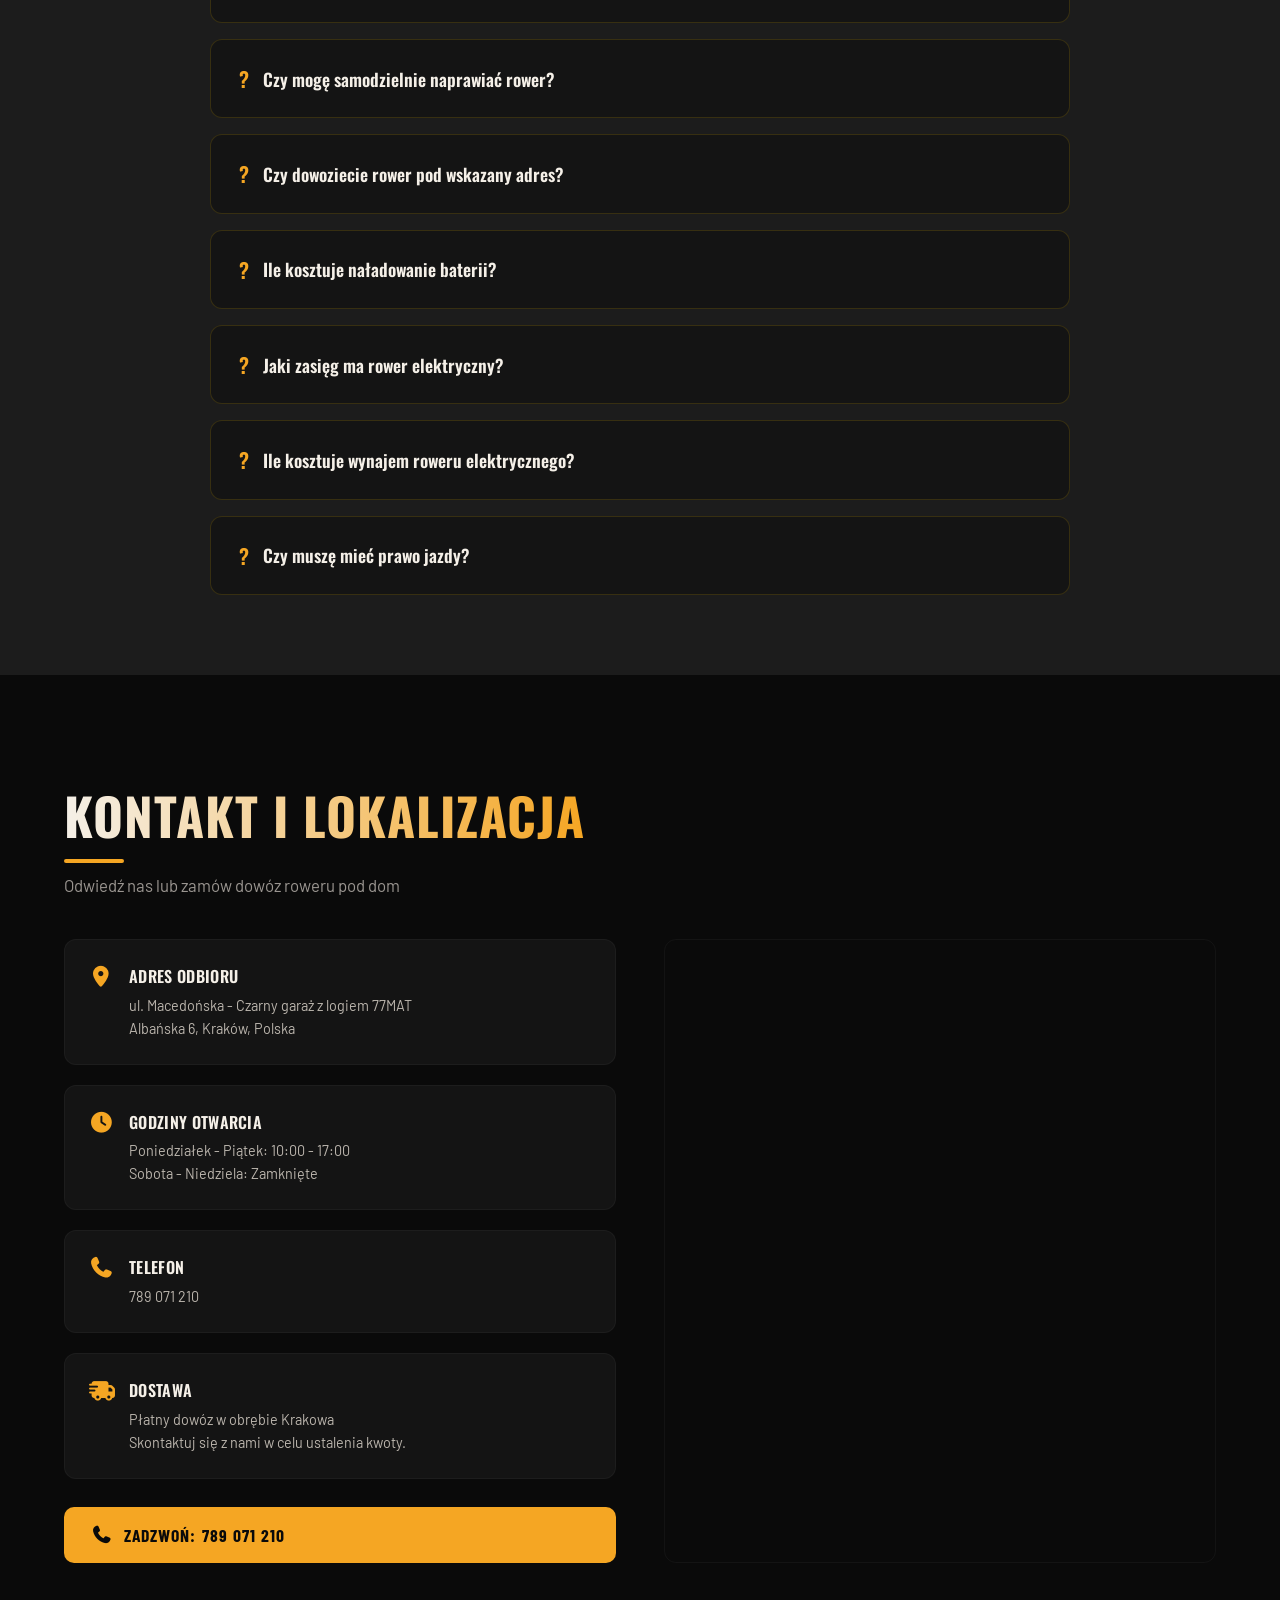
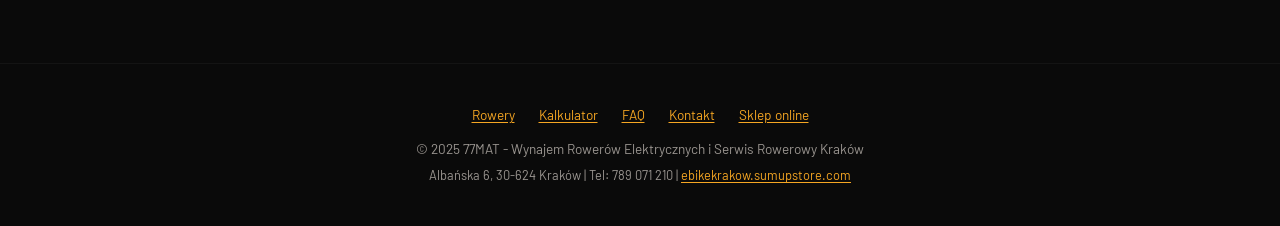
==== commit d4c8b9cc: "Update index.html" ====
--- a/index.html
+++ b/index.html
@@ -644,6 +644,37 @@
           <div class="bike-spec"><i class="fas fa-lock"></i> Uchwyt na telefon </div>
         </div>
         <div class="bike-pricing">
+          <div class="price-tag"><div class="period">Doba</div><div class="amount">110 zł</div></div>
+          <div class="price-tag"><div class="period">Tydzień</div><div class="amount">350 zł</div></div>
+          <div class="price-tag"><div class="period">Miesiąc</div><div class="amount">1270 zł</div></div>
+        </div>
+        <div class="bike-actions">
+          <a href="tel:+48789071210" target="_blank" rel="noopener" class="btn btn-primary btn-sm"><i class="fas fa-shopping-cart"></i> Wynajmij</a>
+          <a href="tel:+48789071210" class="btn btn-outline btn-sm"><i class="fas fa-phone"></i> Zadzwoń</a>
+        </div>
+      </div>
+    </div> 
+
+
+
+          <div class="bike-card reveal-scale">
+      <div class="bike-img-wrap">
+        <img src="img/eahora.webp" alt="Eahora Romeo Pro" width="800" height="600" loading="lazy" style="aspect-ratio:4/3;width:100%;height:auto">
+      </div>
+      <div class="bike-info">
+        <div class="bike-tag">Mocny rower elektryczny Eahora</div>
+        <h3>Eahora Romeo Pro</h3>
+        <div class="bike-specs">
+          <div class="bike-spec"><i class="fas fa-bolt"></i>Motor 1600w</div>
+          <div class="bike-spec"><i class="fas fa-battery-full"></i> 48V 60Ah</div>
+          <div class="bike-spec"><i class="fas fa-road"></i> Zasięg 140-300km </div>
+          <div class="bike-spec"><i class="fas fa-tachometer-alt"></i> Do 25+ km/h</div>
+          <div class="bike-spec"><i class="fas fa-circle-dot"></i> Hamulce hydrauliczne</div>
+          <div class="bike-spec"><i class="fas fa-ring"></i> Opony 26" x 4.0"</div>
+          <div class="bike-spec"><i class="fas fa-clock"></i> Ładowanie 6-8h</div>
+          <div class="bike-spec"><i class="fas fa-lock"></i> Uchwyt na telefon </div>
+        </div>
+        <div class="bike-pricing">
           <div class="price-tag"><div class="period">Doba</div><div class="amount">90 zł</div></div>
           <div class="price-tag"><div class="period">Tydzień</div><div class="amount">300 zł</div></div>
           <div class="price-tag"><div class="period">Miesiąc</div><div class="amount">1120 zł</div></div>
@@ -653,8 +684,9 @@
           <a href="tel:+48789071210" class="btn btn-outline btn-sm"><i class="fas fa-phone"></i> Zadzwoń</a>
         </div>
       </div>
-    </div> 
-
+      </div>
+
+       
     <div class="bike-card reveal-scale">
       <div class="bike-img-wrap">
         <img src="img/litebike.webp" alt="Lite Bike - lekki miejski e-bike 36V" width="800" height="600" loading="lazy" style="aspect-ratio:4/3;width:100%;height:auto;object-fit:contain">
